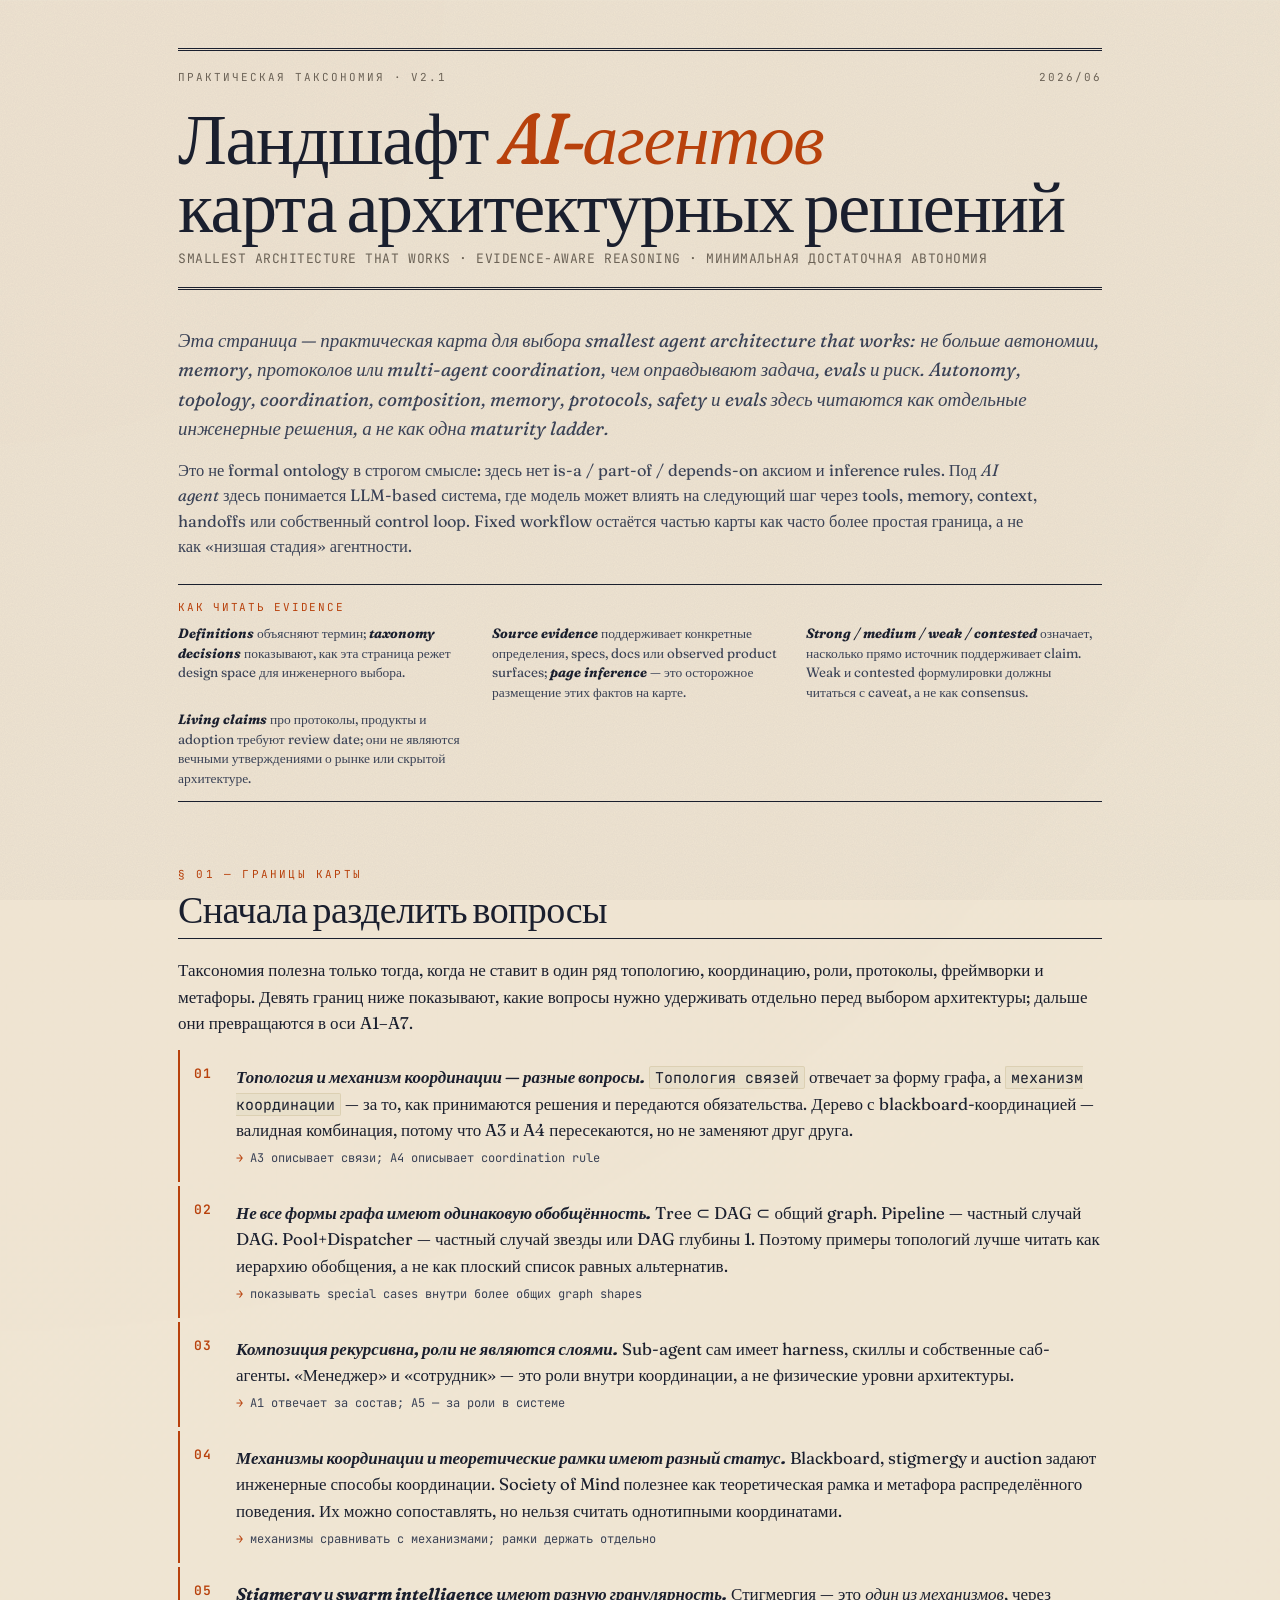
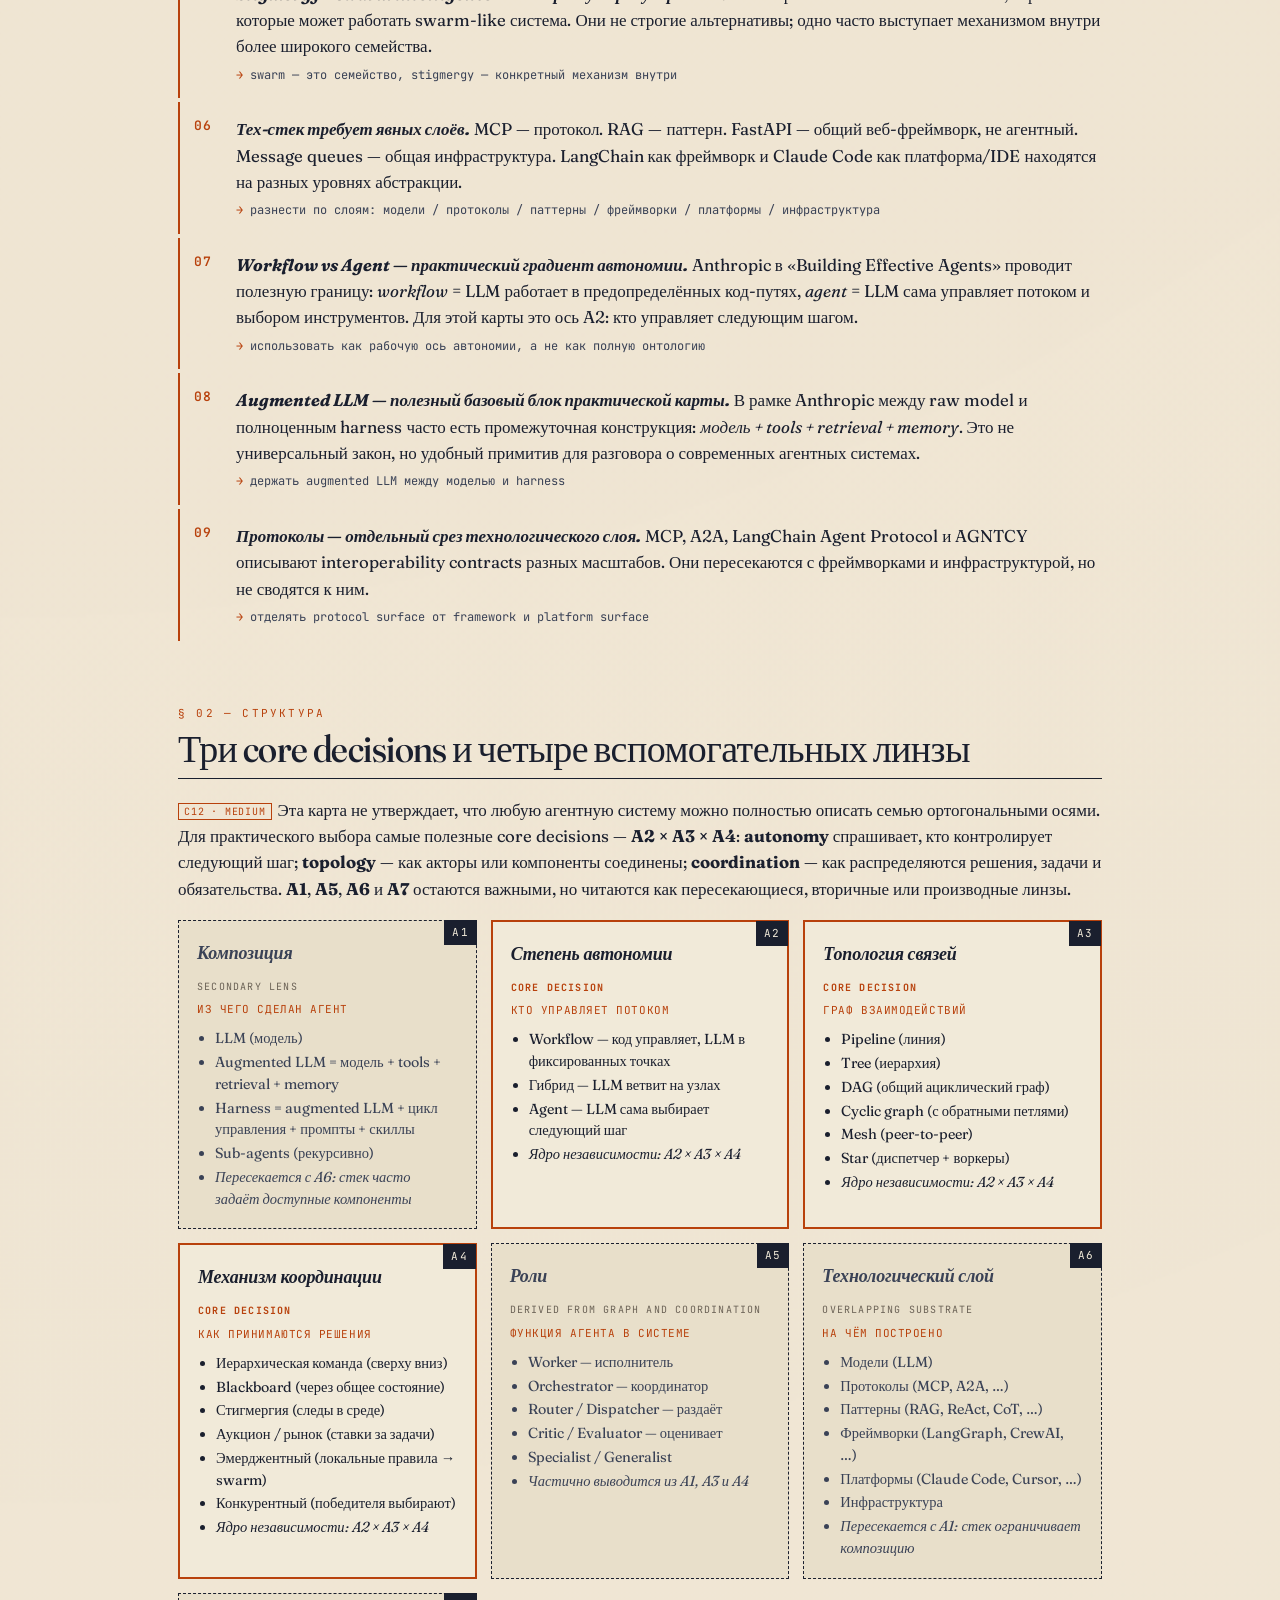
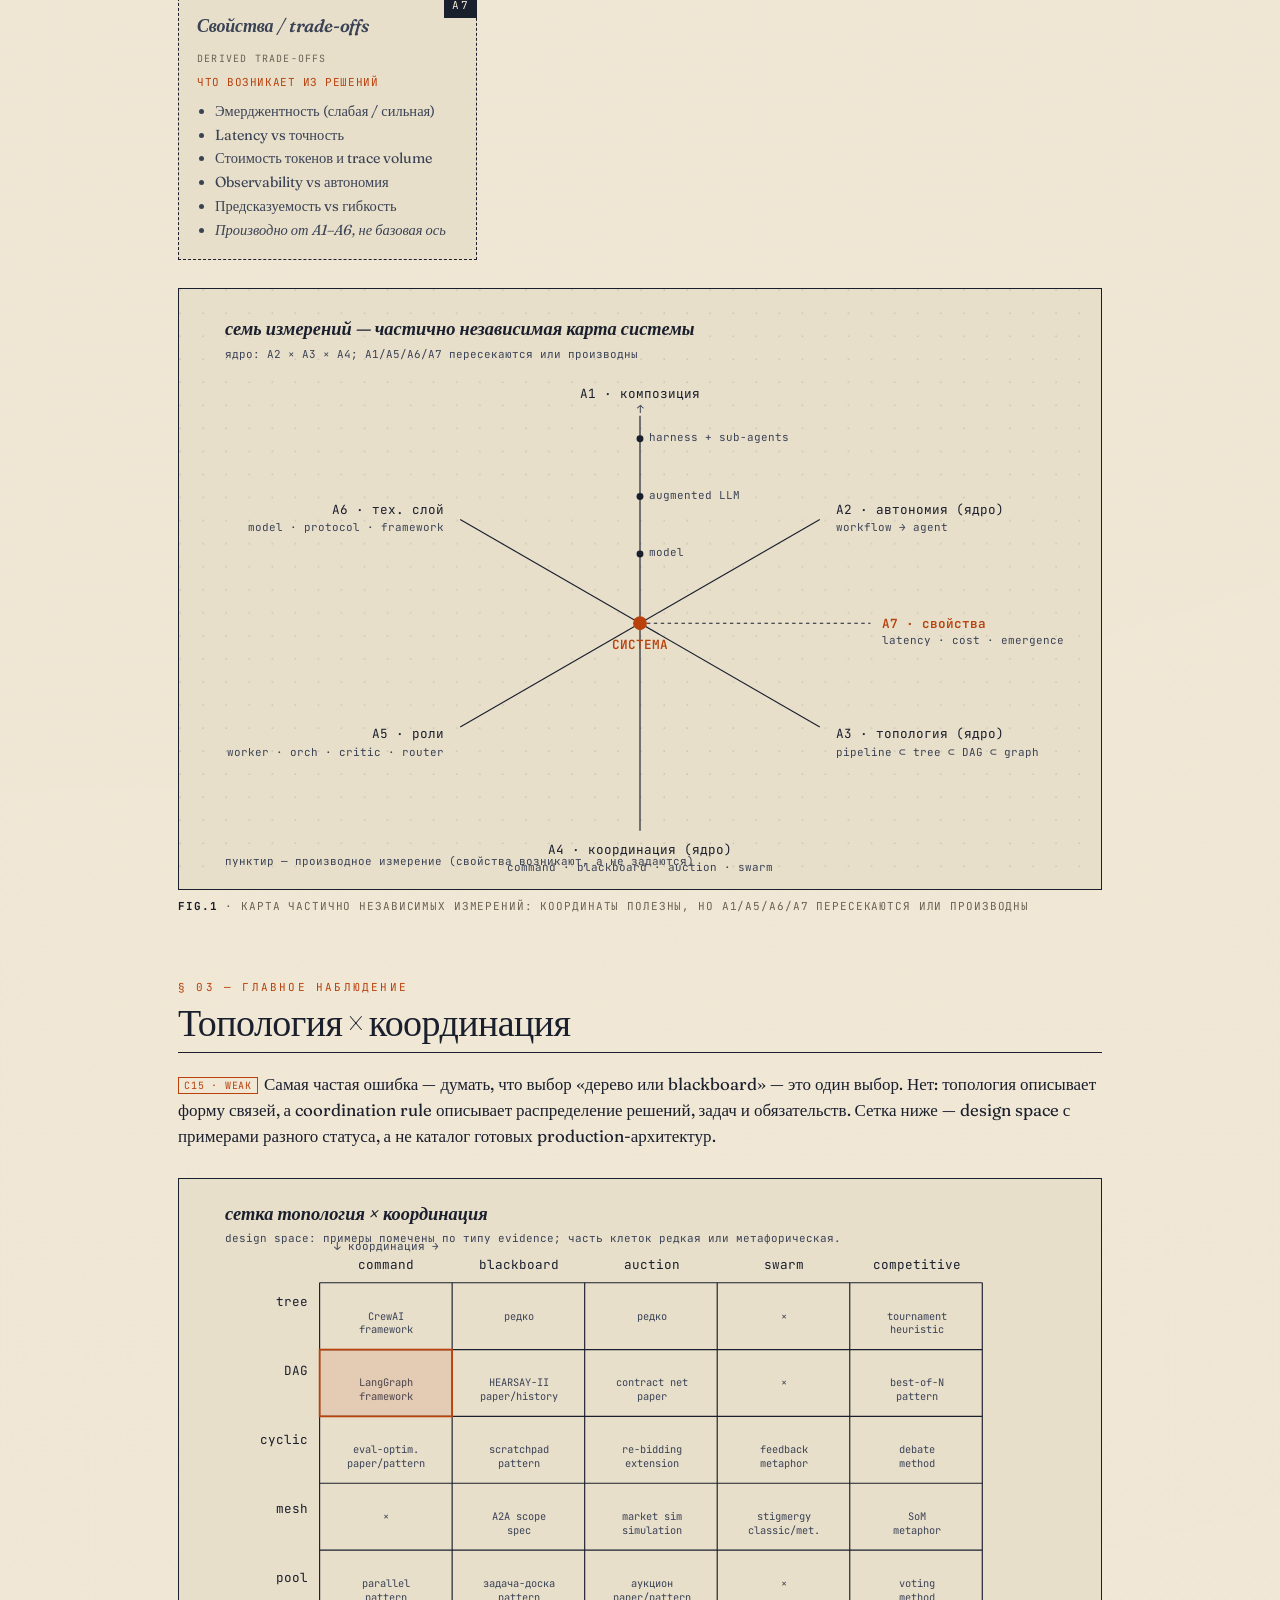
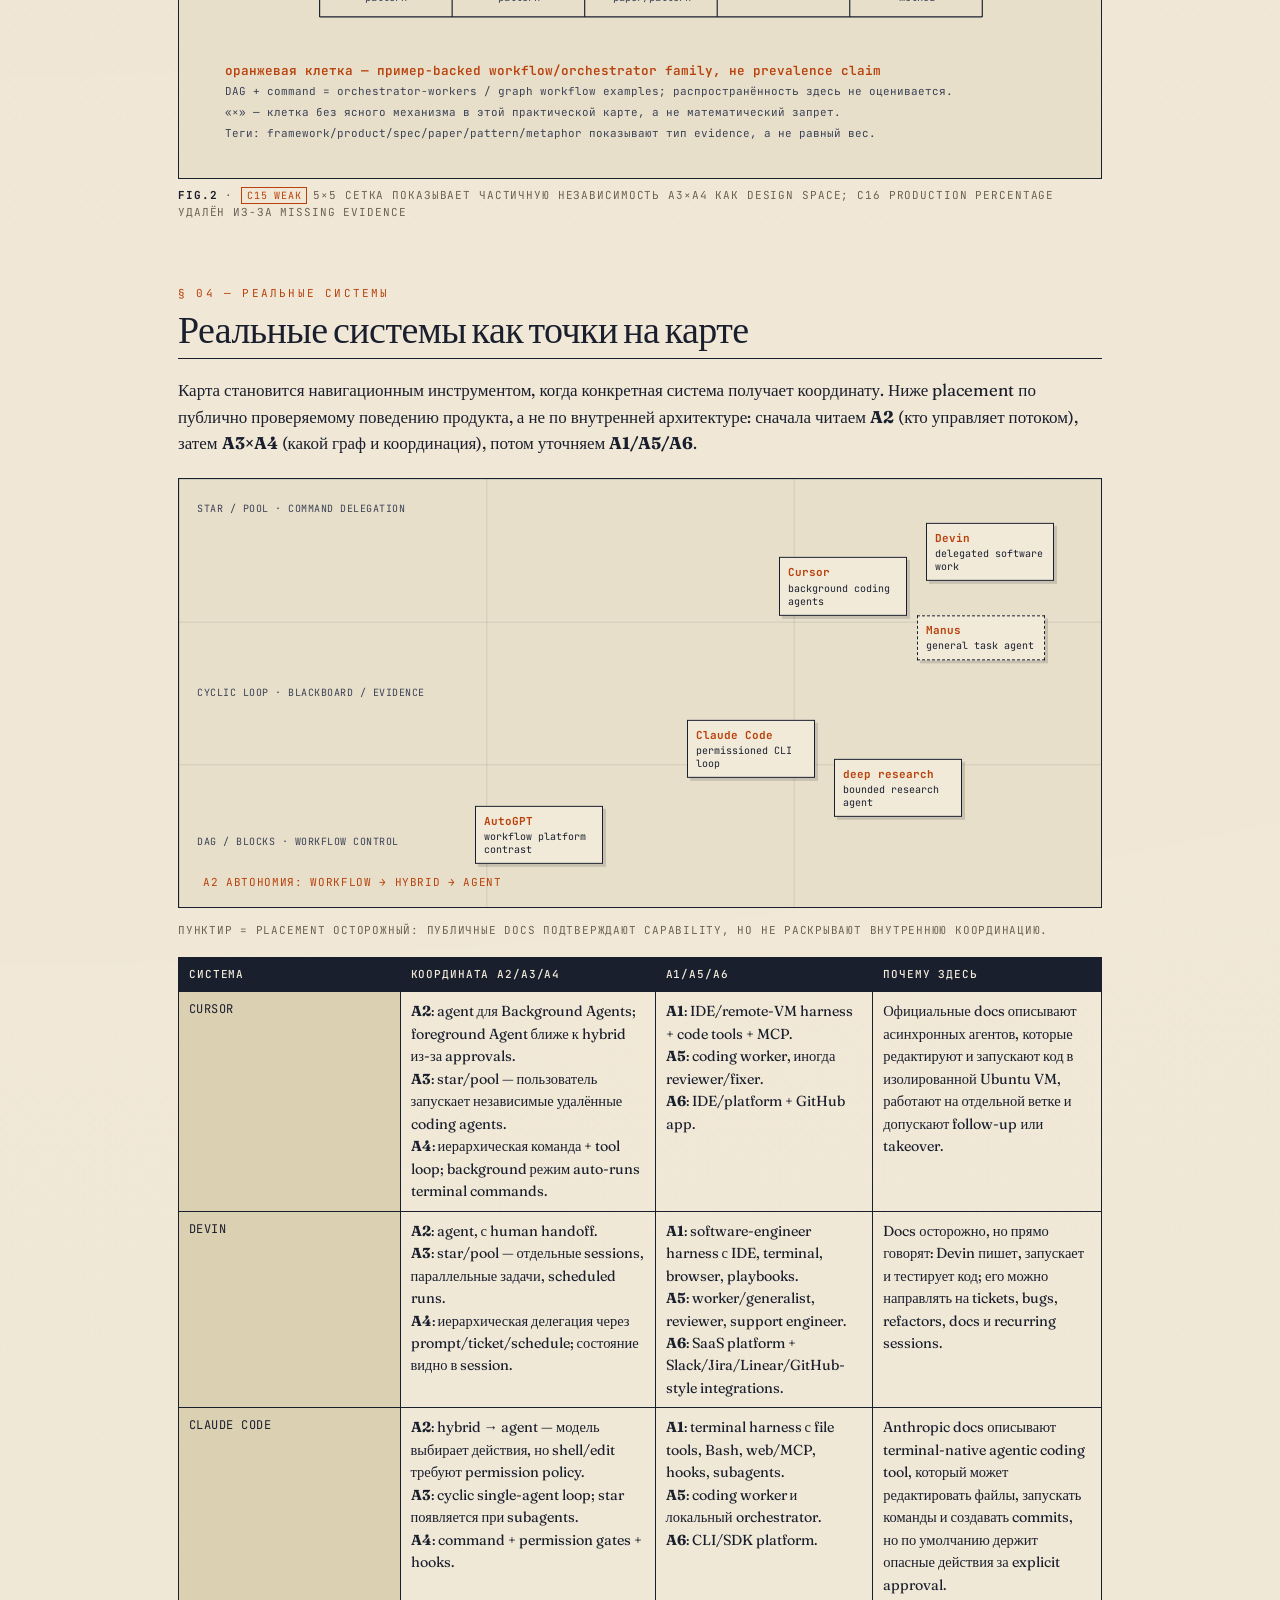
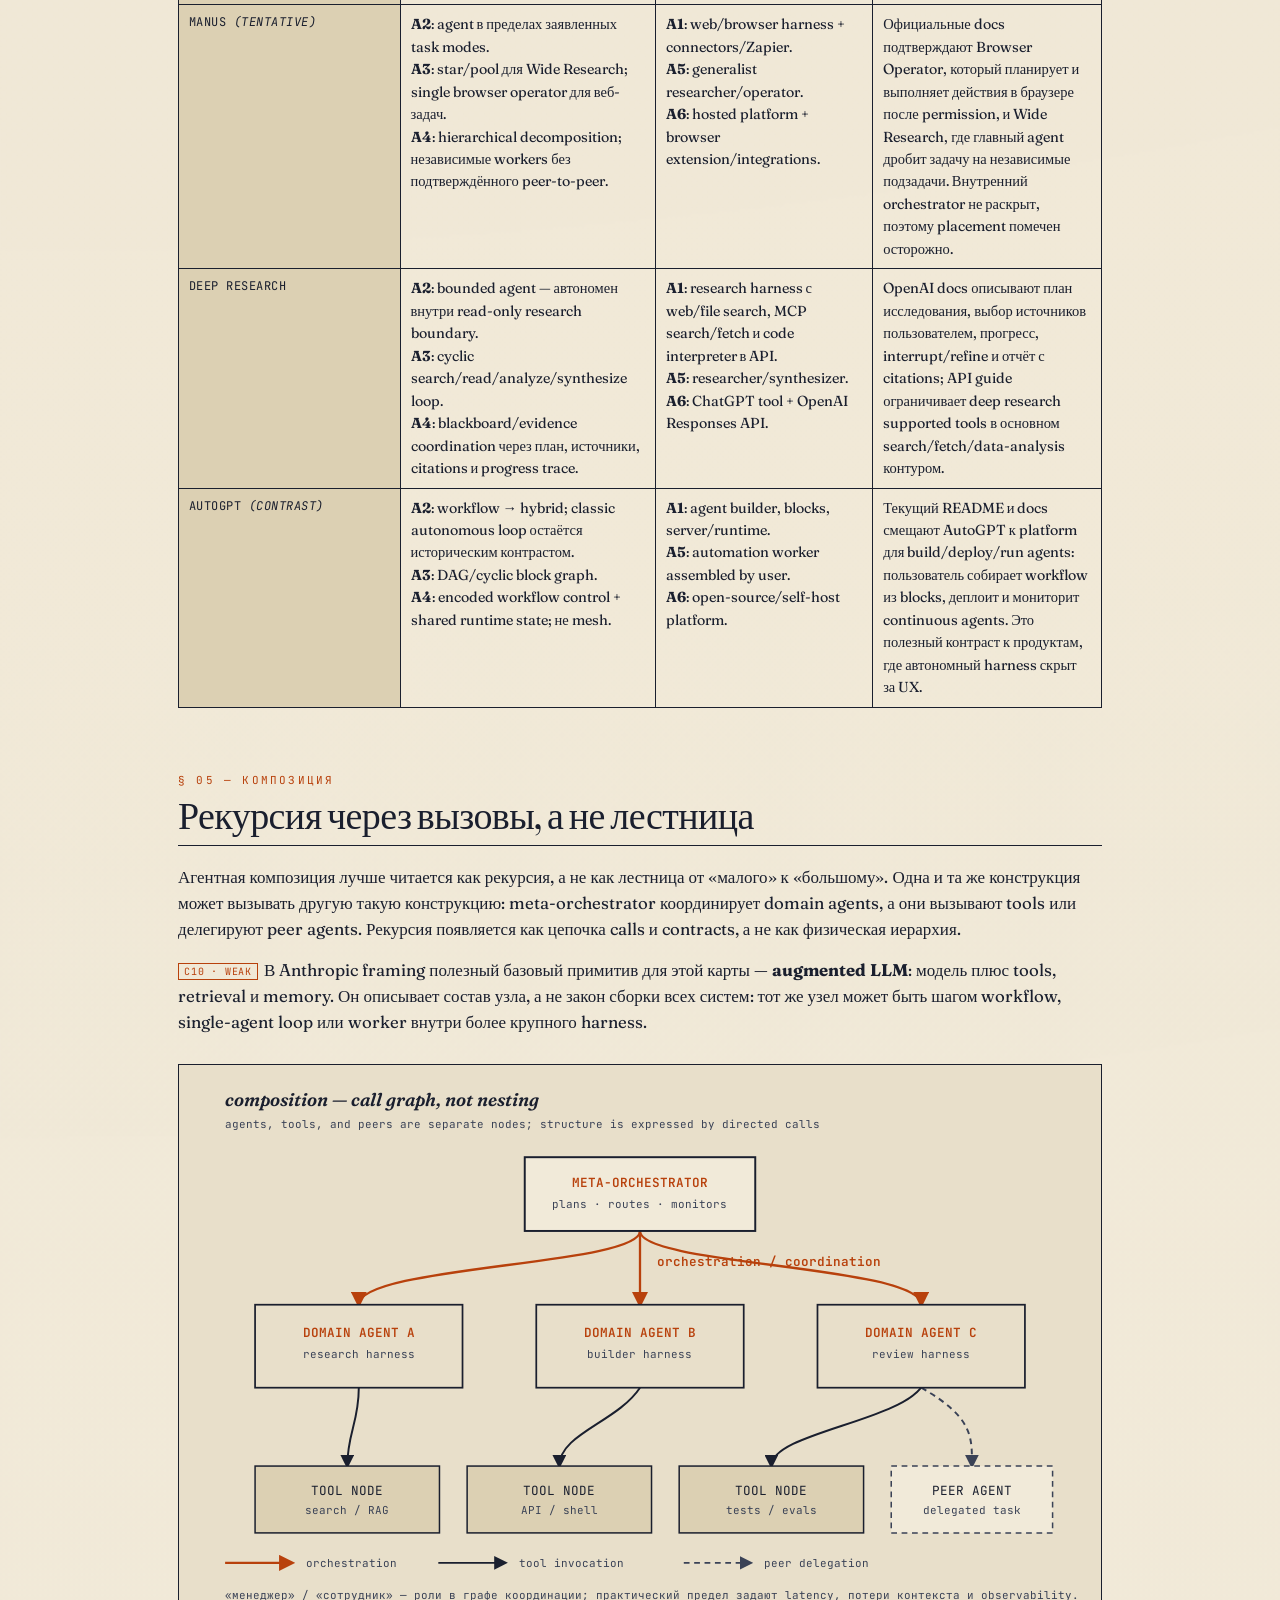
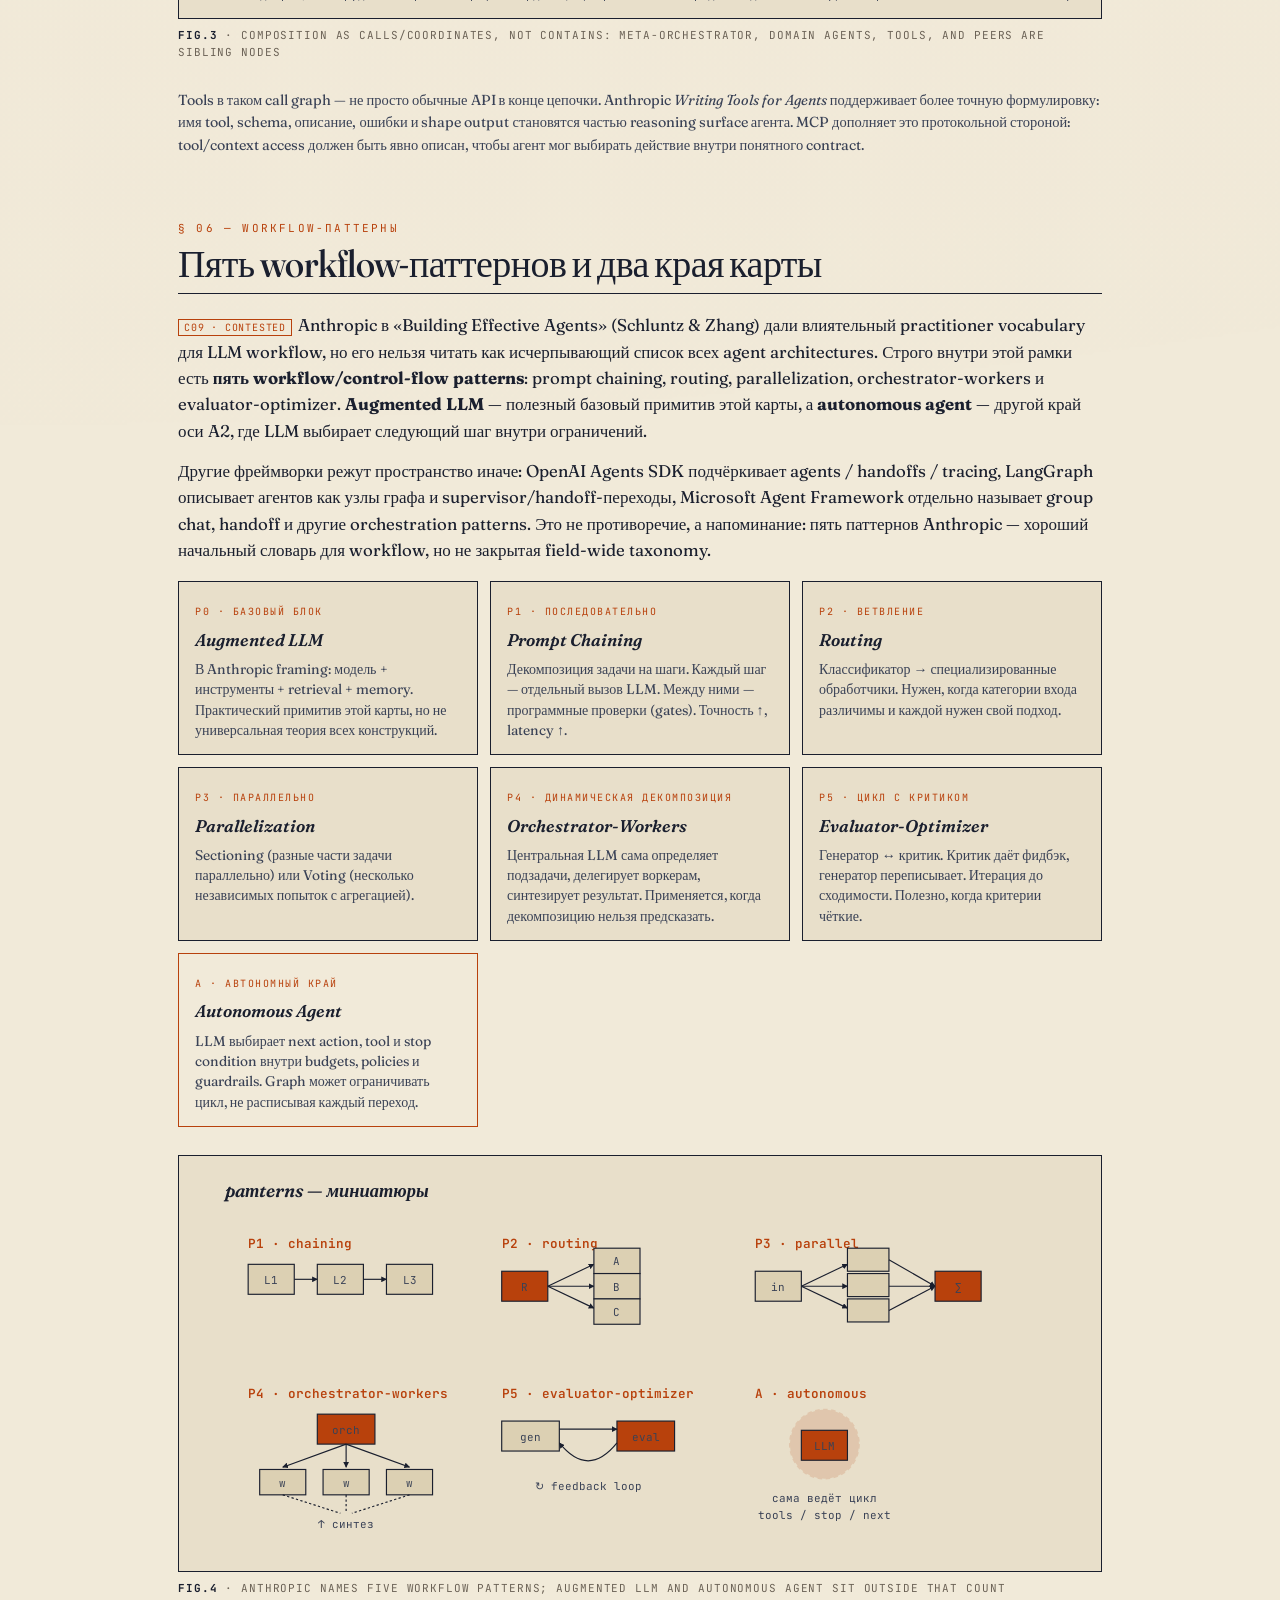
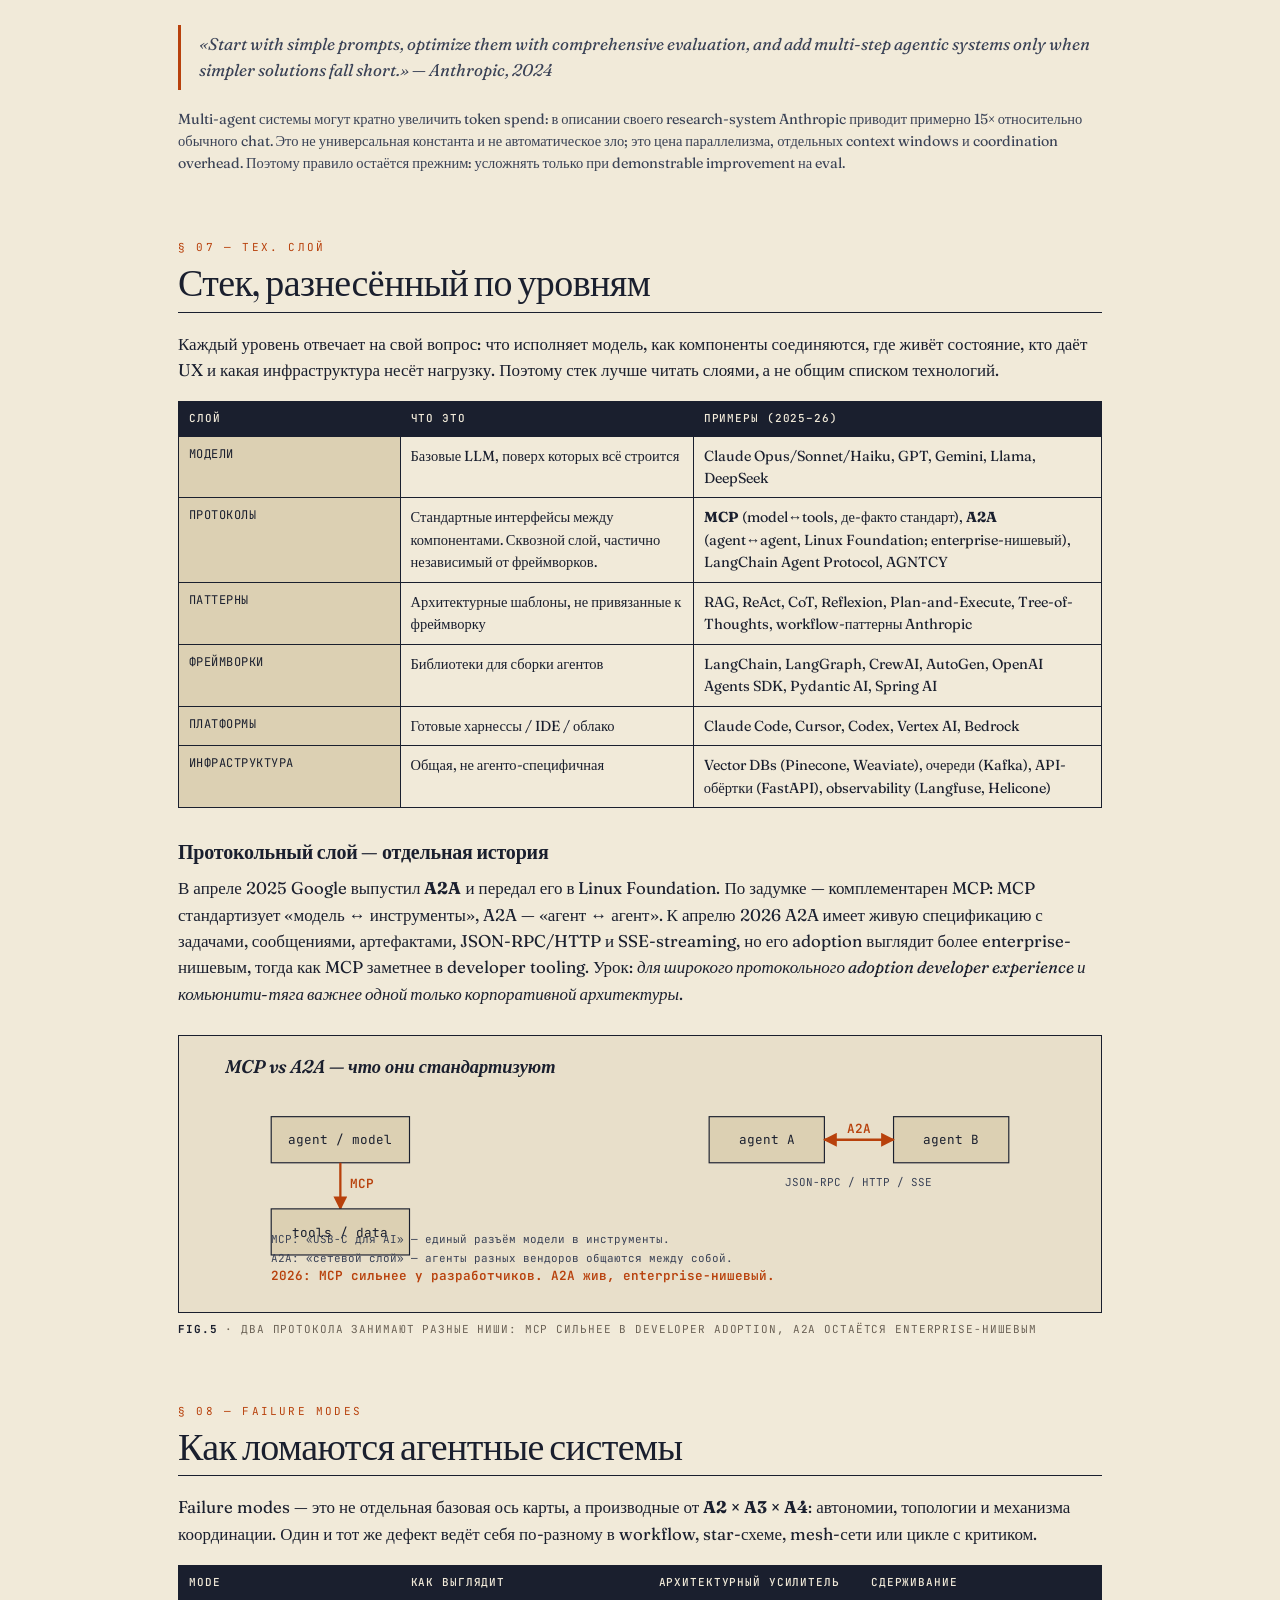
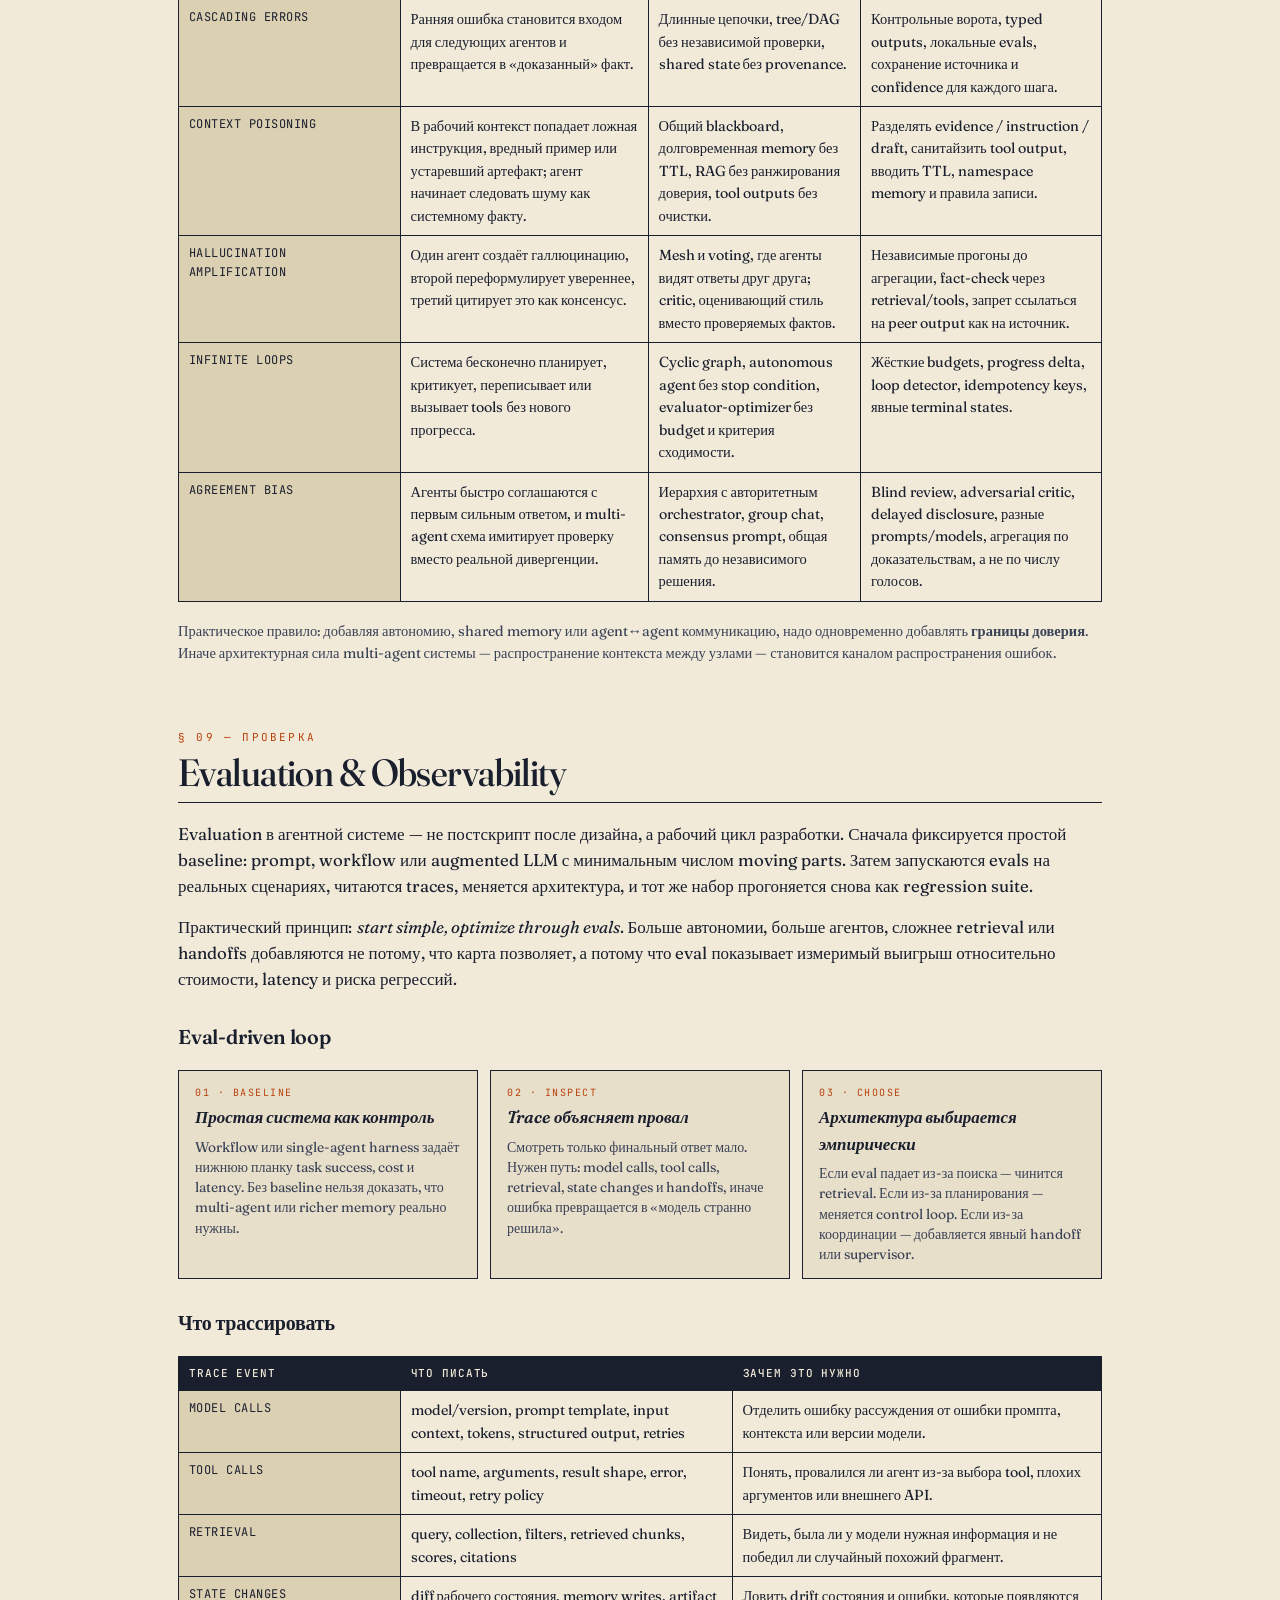
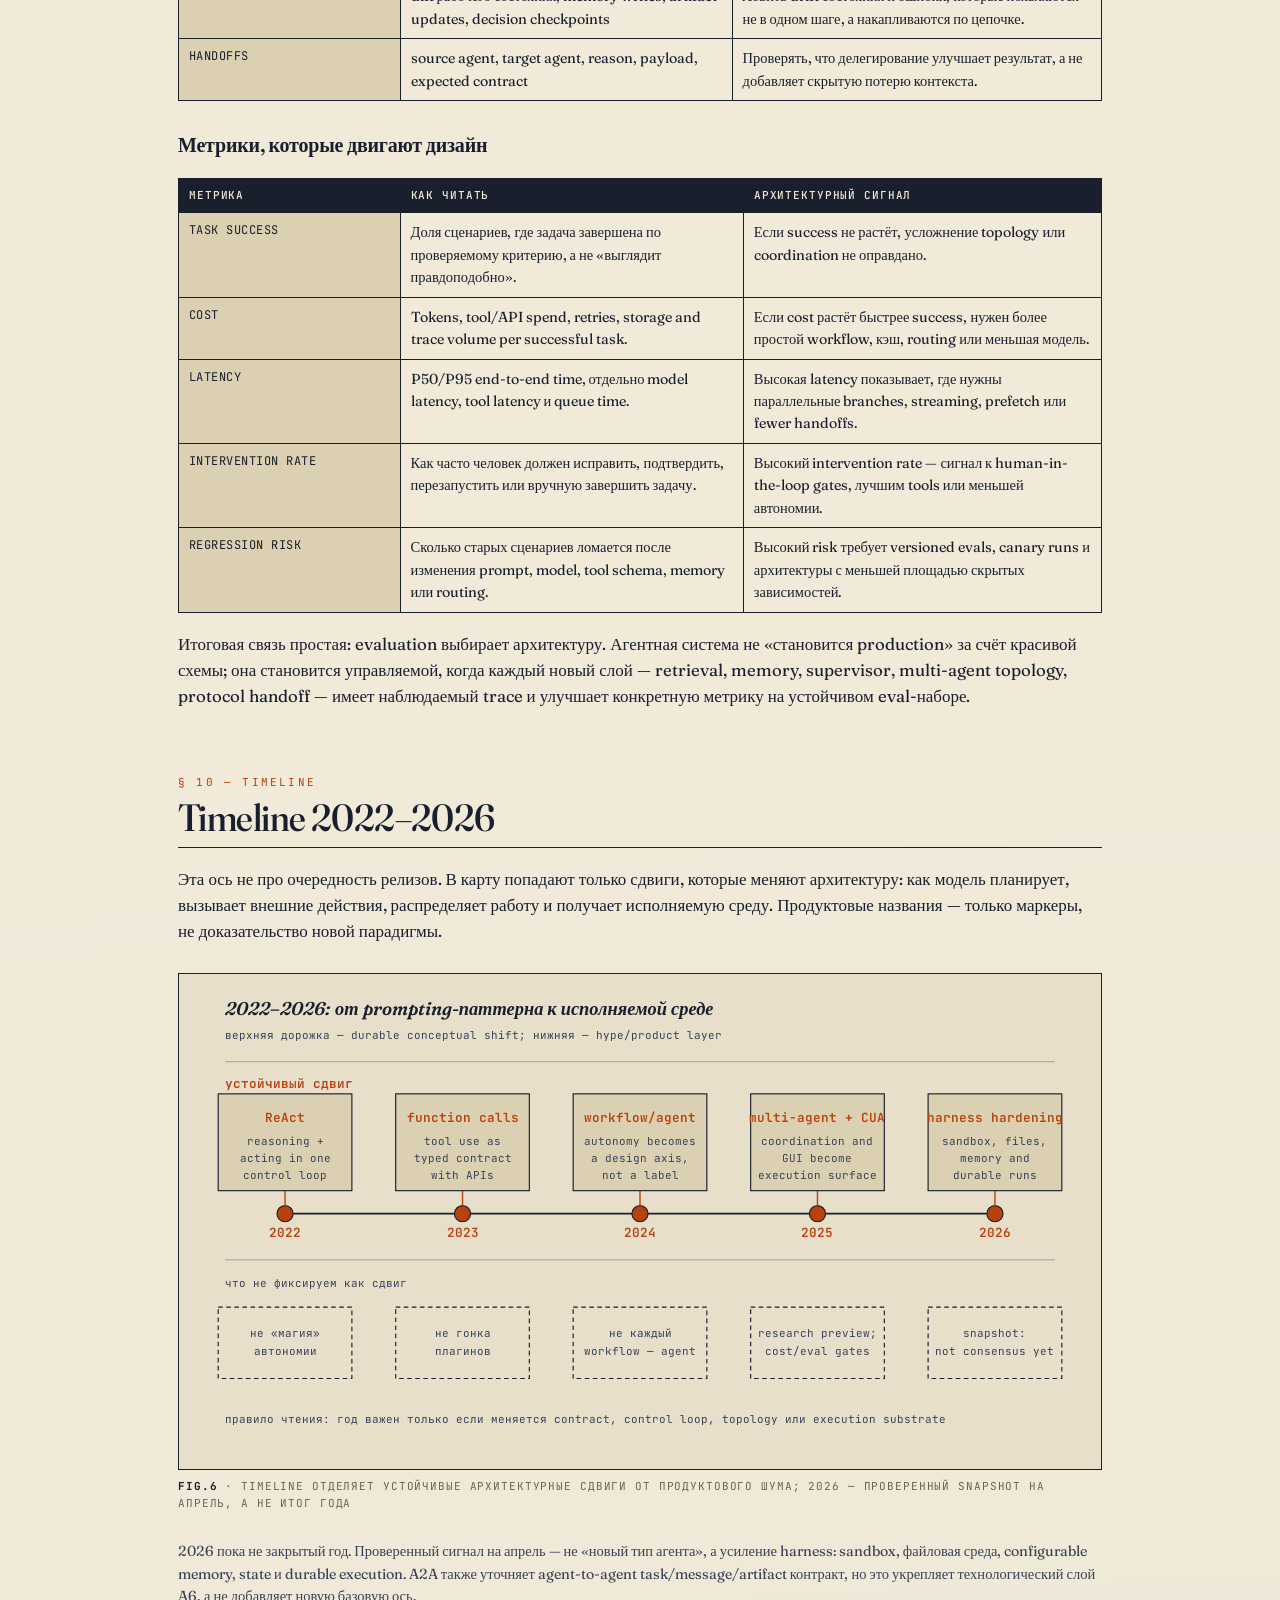
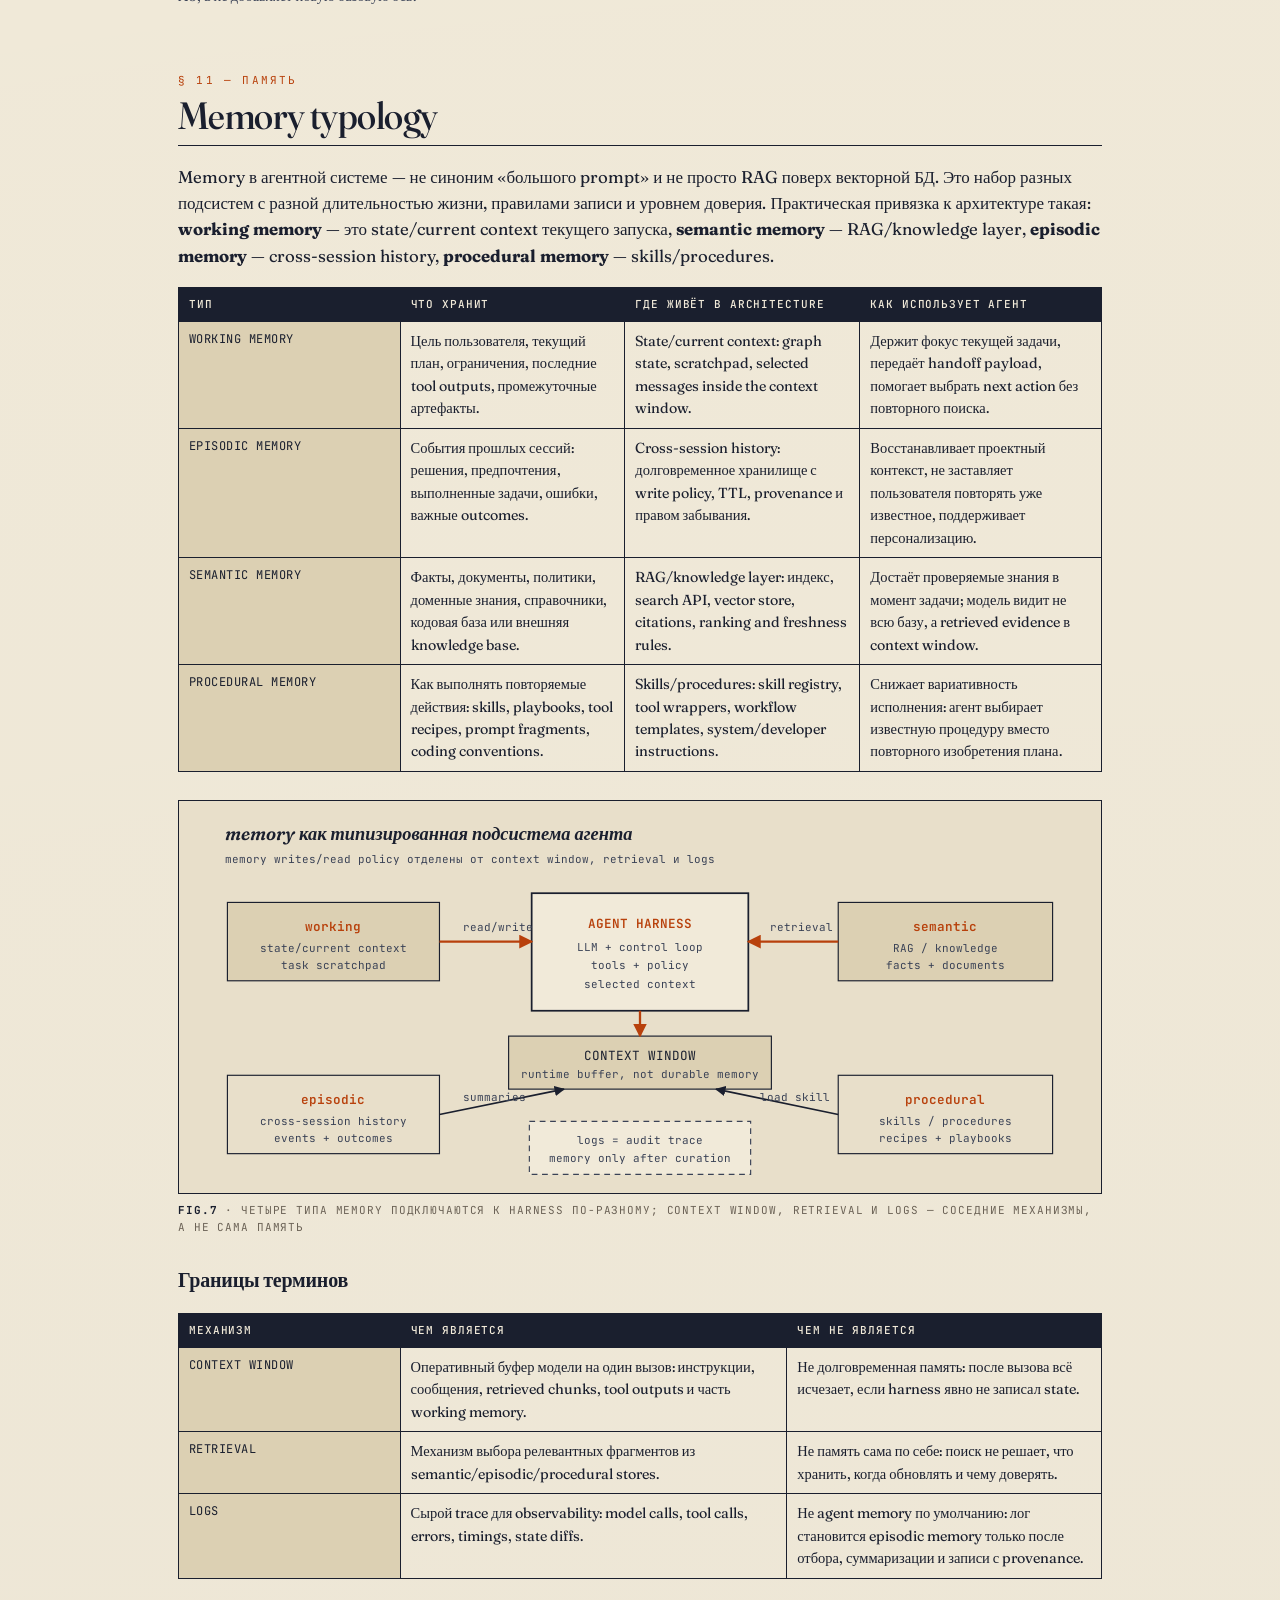
==== index.html @ 88fd4ef0 "Complete prompt 05 composition workflows tools Handoff: next unchecked task remains prompt 06 protoc" ====
<!doctype html>
<html lang="ru">
<head>
<meta charset="utf-8">
<meta name="viewport" content="width=device-width,initial-scale=1">
<title>Ландшафт AI-агентов — практическая таксономия</title>
<link rel="preconnect" href="https://fonts.googleapis.com">
<link rel="preconnect" href="https://fonts.gstatic.com" crossorigin>
<link href="https://fonts.googleapis.com/css2?family=Fraunces:ital,opsz,wght,SOFT,WONK@0,9..144,300..900,0..100,0..1;1,9..144,300..900,0..100,0..1&family=JetBrains+Mono:ital,wght@0,400..800;1,400..800&display=swap" rel="stylesheet">
<link rel="stylesheet" href="assets/styles.css">
</head>
<body>
<div class="grain" aria-hidden="true"></div>
<main class="wrap">

<header class="masthead">
  <div class="stamp">
    <span>Практическая таксономия · v2.1</span>
    <span>2026/06</span>
  </div>
  <h1>Ландшафт <em>AI-агентов</em><br>карта архитектурных решений</h1>
  <div class="subtitle">smallest architecture that works · evidence-aware reasoning · минимальная достаточная автономия</div>
</header>

<p class="lead">Эта страница — практическая карта для выбора smallest agent architecture that works: не больше автономии, memory, протоколов или multi-agent coordination, чем оправдывают задача, evals и риск. Autonomy, topology, coordination, composition, memory, protocols, safety и evals здесь читаются как отдельные инженерные решения, а не как одна maturity ladder.</p>

<p class="scope">Это не formal ontology в строгом смысле: здесь нет is-a / part-of / depends-on аксиом и inference rules. Под <em>AI agent</em> здесь понимается LLM-based система, где модель может влиять на следующий шаг через tools, memory, context, handoffs или собственный control loop. Fixed workflow остаётся частью карты как часто более простая граница, а не как «низшая стадия» агентности.</p>

<aside class="evidence-brief claim" data-claim-id="C55" data-claim-type="meta-commentary" data-evidence-strength="strong" data-reviewed-date="2026-06-03" aria-label="How to read evidence on this page">
  <div class="evidence-kicker">Как читать evidence</div>
  <ul>
    <li><b>Definitions</b> объясняют термин; <b>taxonomy decisions</b> показывают, как эта страница режет design space для инженерного выбора.</li>
    <li><b>Source evidence</b> поддерживает конкретные определения, specs, docs или observed product surfaces; <b>page inference</b> — это осторожное размещение этих фактов на карте.</li>
    <li><b>Strong / medium / weak / contested</b> означает, насколько прямо источник поддерживает claim. Weak и contested формулировки должны читаться с caveat, а не как consensus.</li>
    <li><b>Living claims</b> про протоколы, продукты и adoption требуют review date; они не являются вечными утверждениями о рынке или скрытой архитектуре.</li>
  </ul>
</aside>

<!-- ========== SECTION 1: CATEGORY BOUNDARIES ========== -->
<section>
  <div class="sec-num">§ 01 — границы карты</div>
  <h2>Сначала разделить вопросы</h2>
  <p>Таксономия полезна только тогда, когда не ставит в один ряд топологию, координацию, роли, протоколы, фреймворки и метафоры. Девять границ ниже показывают, какие вопросы нужно удерживать отдельно перед выбором архитектуры; дальше они превращаются в оси A1–A7.</p>

  <ol class="drift">
    <li><b>Топология и механизм координации — разные вопросы.</b> <code>Топология связей</code> отвечает за форму графа, а <code>механизм координации</code> — за то, как принимаются решения и передаются обязательства. Дерево с blackboard-координацией — валидная комбинация, потому что A3 и A4 пересекаются, но не заменяют друг друга.
    <span class="fix">A3 описывает связи; A4 описывает coordination rule</span></li>

    <li><b>Не все формы графа имеют одинаковую обобщённость.</b> Tree ⊂ DAG ⊂ общий graph. Pipeline — частный случай DAG. Pool+Dispatcher — частный случай звезды или DAG глубины 1. Поэтому примеры топологий лучше читать как иерархию обобщения, а не как плоский список равных альтернатив.
    <span class="fix">показывать special cases внутри более общих graph shapes</span></li>

    <li><b>Композиция рекурсивна, роли не являются слоями.</b> Sub-agent сам имеет harness, скиллы и собственные саб-агенты. «Менеджер» и «сотрудник» — это роли внутри координации, а не физические уровни архитектуры.
    <span class="fix">A1 отвечает за состав; A5 — за роли в системе</span></li>

    <li><b>Механизмы координации и теоретические рамки имеют разный статус.</b> Blackboard, stigmergy и auction задают инженерные способы координации. Society of Mind полезнее как теоретическая рамка и метафора распределённого поведения. Их можно сопоставлять, но нельзя считать однотипными координатами.
    <span class="fix">механизмы сравнивать с механизмами; рамки держать отдельно</span></li>

    <li><b>Stigmergy и swarm intelligence имеют разную гранулярность.</b> Стигмергия — это <em>один из механизмов</em>, через которые может работать swarm-like система. Они не строгие альтернативы; одно часто выступает механизмом внутри более широкого семейства.
    <span class="fix">swarm — это семейство, stigmergy — конкретный механизм внутри</span></li>

    <li><b>Тех-стек требует явных слоёв.</b> MCP — протокол. RAG — паттерн. FastAPI — общий веб-фреймворк, не агентный. Message queues — общая инфраструктура. LangChain как фреймворк и Claude Code как платформа/IDE находятся на разных уровнях абстракции.
    <span class="fix">разнести по слоям: модели / протоколы / паттерны / фреймворки / платформы / инфраструктура</span></li>

    <li><b>Workflow vs Agent — практический градиент автономии.</b> Anthropic в «Building Effective Agents» проводит полезную границу: <em>workflow</em> = LLM работает в предопределённых код-путях, <em>agent</em> = LLM сама управляет потоком и выбором инструментов. Для этой карты это ось A2: кто управляет следующим шагом.
    <span class="fix">использовать как рабочую ось автономии, а не как полную онтологию</span></li>

    <li><b>Augmented LLM — полезный базовый блок практической карты.</b> В рамке Anthropic между raw model и полноценным harness часто есть промежуточная конструкция: <em>модель + tools + retrieval + memory</em>. Это не универсальный закон, но удобный примитив для разговора о современных агентных системах.
    <span class="fix">держать augmented LLM между моделью и harness</span></li>

    <li><b>Протоколы — отдельный срез технологического слоя.</b> MCP, A2A, LangChain Agent Protocol и AGNTCY описывают interoperability contracts разных масштабов. Они пересекаются с фреймворками и инфраструктурой, но не сводятся к ним.
    <span class="fix">отделять protocol surface от framework и platform surface</span></li>
  </ol>
</section>

<!-- ========== SECTION 2: AXES ========== -->
<section>
  <div class="sec-num">§ 02 — структура</div>
  <h2>Три core decisions и четыре вспомогательных линзы</h2>
  <p class="claim" data-claim-id="C12" data-claim-type="taxonomy-claim" data-evidence-strength="medium"><span class="evidence-chip">C12 · medium</span>Эта карта не утверждает, что любую агентную систему можно полностью описать семью ортогональными осями. Для практического выбора самые полезные core decisions — <b>A2 × A3 × A4</b>: <b>autonomy</b> спрашивает, кто контролирует следующий шаг; <b>topology</b> — как акторы или компоненты соединены; <b>coordination</b> — как распределяются решения, задачи и обязательства. <b>A1</b>, <b>A5</b>, <b>A6</b> и <b>A7</b> остаются важными, но читаются как пересекающиеся, вторичные или производные линзы.</p>

  <div class="axes">
    <div class="axis axis--support" data-num="A1">
      <h4>Композиция</h4>
      <span class="axis-role">secondary lens</span>
      <span class="axis-q">из чего сделан агент</span>
      <ul>
        <li>LLM (модель)</li>
        <li>Augmented LLM = модель + tools + retrieval + memory</li>
        <li>Harness = augmented LLM + цикл управления + промпты + скиллы</li>
        <li>Sub-agents (рекурсивно)</li>
        <li><em>Пересекается с A6: стек часто задаёт доступные компоненты</em></li>
      </ul>
    </div>
    <div class="axis axis--core" data-num="A2">
      <h4>Степень автономии</h4>
      <span class="axis-role">core decision</span>
      <span class="axis-q">кто управляет потоком</span>
      <ul>
        <li>Workflow — код управляет, LLM в фиксированных точках</li>
        <li>Гибрид — LLM ветвит на узлах</li>
        <li>Agent — LLM сама выбирает следующий шаг</li>
        <li><em>Ядро независимости: A2 × A3 × A4</em></li>
      </ul>
    </div>
    <div class="axis axis--core" data-num="A3">
      <h4>Топология связей</h4>
      <span class="axis-role">core decision</span>
      <span class="axis-q">граф взаимодействий</span>
      <ul>
        <li>Pipeline (линия)</li>
        <li>Tree (иерархия)</li>
        <li>DAG (общий ациклический граф)</li>
        <li>Cyclic graph (с обратными петлями)</li>
        <li>Mesh (peer-to-peer)</li>
        <li>Star (диспетчер + воркеры)</li>
        <li><em>Ядро независимости: A2 × A3 × A4</em></li>
      </ul>
    </div>
    <div class="axis axis--core" data-num="A4">
      <h4>Механизм координации</h4>
      <span class="axis-role">core decision</span>
      <span class="axis-q">как принимаются решения</span>
      <ul>
        <li>Иерархическая команда (сверху вниз)</li>
        <li>Blackboard (через общее состояние)</li>
        <li>Стигмергия (следы в среде)</li>
        <li>Аукцион / рынок (ставки за задачи)</li>
        <li>Эмерджентный (локальные правила → swarm)</li>
        <li>Конкурентный (победителя выбирают)</li>
        <li><em>Ядро независимости: A2 × A3 × A4</em></li>
      </ul>
    </div>
    <div class="axis axis--support" data-num="A5">
      <h4>Роли</h4>
      <span class="axis-role">derived from graph and coordination</span>
      <span class="axis-q">функция агента в системе</span>
      <ul>
        <li>Worker — исполнитель</li>
        <li>Orchestrator — координатор</li>
        <li>Router / Dispatcher — раздаёт</li>
        <li>Critic / Evaluator — оценивает</li>
        <li>Specialist / Generalist</li>
        <li><em>Частично выводится из A1, A3 и A4</em></li>
      </ul>
    </div>
    <div class="axis axis--support" data-num="A6">
      <h4>Технологический слой</h4>
      <span class="axis-role">overlapping substrate</span>
      <span class="axis-q">на чём построено</span>
      <ul>
        <li>Модели (LLM)</li>
        <li>Протоколы (MCP, A2A, …)</li>
        <li>Паттерны (RAG, ReAct, CoT, …)</li>
        <li>Фреймворки (LangGraph, CrewAI, …)</li>
        <li>Платформы (Claude Code, Cursor, …)</li>
        <li>Инфраструктура</li>
        <li><em>Пересекается с A1: стек ограничивает композицию</em></li>
      </ul>
    </div>
    <div class="axis axis--support" data-num="A7">
      <h4>Свойства / trade-offs</h4>
      <span class="axis-role">derived trade-offs</span>
      <span class="axis-q">что возникает из решений</span>
      <ul>
        <li>Эмерджентность (слабая / сильная)</li>
        <li>Latency vs точность</li>
        <li>Стоимость токенов и trace volume</li>
        <li>Observability vs автономия</li>
        <li>Предсказуемость vs гибкость</li>
        <li><em>Производно от A1–A6, не базовая ось</em></li>
      </ul>
    </div>
  </div>
</section>

<!-- ========== DIAGRAM 1: AXES STAR ========== -->
<figure>
<svg viewBox="0 0 800 520" xmlns="http://www.w3.org/2000/svg">
  <!-- bg subtle grid -->
  <defs>
    <pattern id="dots" width="20" height="20" patternUnits="userSpaceOnUse">
      <circle cx="1" cy="1" r=".7" fill="#1a1f2e" opacity=".15"/>
    </pattern>
  </defs>
  <rect width="800" height="520" fill="url(#dots)"/>

  <!-- title -->
  <text x="40" y="40" class="ttl">семь измерений — частично независимая карта системы</text>
  <text x="40" y="60" class="lbl-sm">ядро: A2 × A3 × A4; A1/A5/A6/A7 пересекаются или производны</text>

  <!-- center -->
  <g transform="translate(400,290)">
    <!-- 7 axes radiating from center -->
    <g stroke="#1a1f2e" stroke-width="1" fill="none">
      <!-- A1 top -->
      <line x1="0" y1="0" x2="0" y2="-180"/>
      <!-- A2 top-right -->
      <line x1="0" y1="0" x2="156" y2="-90"/>
      <!-- A3 bottom-right -->
      <line x1="0" y1="0" x2="156" y2="90"/>
      <!-- A4 bottom -->
      <line x1="0" y1="0" x2="0" y2="180"/>
      <!-- A5 bottom-left -->
      <line x1="0" y1="0" x2="-156" y2="90"/>
      <!-- A6 top-left -->
      <line x1="0" y1="0" x2="-156" y2="-90"/>
      <!-- A7 right (extra, slight angle) -->
      <line x1="0" y1="0" x2="200" y2="0" stroke-dasharray="3 3"/>
    </g>

    <!-- center node -->
    <circle r="6" fill="#b8410c"/>
    <text x="0" y="22" class="lbl-acc" text-anchor="middle">СИСТЕМА</text>

    <!-- axis labels & ticks -->
    <!-- A1 -->
    <g>
      <text x="0" y="-195" class="lbl" text-anchor="middle">A1 · композиция</text>
      <text x="0" y="-180" class="lbl-sm" text-anchor="middle" dy="-2">↑</text>
      <circle cx="0" cy="-60" r="3" fill="#1a1f2e"/><text x="8" y="-58" class="lbl-sm">model</text>
      <circle cx="0" cy="-110" r="3" fill="#1a1f2e"/><text x="8" y="-108" class="lbl-sm">augmented LLM</text>
      <circle cx="0" cy="-160" r="3" fill="#1a1f2e"/><text x="8" y="-158" class="lbl-sm">harness + sub-agents</text>
    </g>
    <!-- A2 -->
    <g>
      <text x="170" y="-95" class="lbl">A2 · автономия (ядро)</text>
      <text x="170" y="-80" class="lbl-sm">workflow → agent</text>
    </g>
    <!-- A3 -->
    <g>
      <text x="170" y="100" class="lbl">A3 · топология (ядро)</text>
      <text x="170" y="115" class="lbl-sm">pipeline ⊂ tree ⊂ DAG ⊂ graph</text>
    </g>
    <!-- A4 -->
    <g>
      <text x="0" y="200" class="lbl" text-anchor="middle">A4 · координация (ядро)</text>
      <text x="0" y="215" class="lbl-sm" text-anchor="middle">command · blackboard · auction · swarm</text>
    </g>
    <!-- A5 -->
    <g>
      <text x="-170" y="100" class="lbl" text-anchor="end">A5 · роли</text>
      <text x="-170" y="115" class="lbl-sm" text-anchor="end">worker · orch · critic · router</text>
    </g>
    <!-- A6 -->
    <g>
      <text x="-170" y="-95" class="lbl" text-anchor="end">A6 · тех. слой</text>
      <text x="-170" y="-80" class="lbl-sm" text-anchor="end">model · protocol · framework</text>
    </g>
    <!-- A7 -->
    <g>
      <text x="210" y="4" class="lbl-acc">A7 · свойства</text>
      <text x="210" y="18" class="lbl-sm">latency · cost · emergence</text>
    </g>
  </g>

  <!-- footnote -->
  <text x="40" y="500" class="lbl-sm">пунктир — производное измерение (свойства возникают, а не задаются)</text>
</svg>
<figcaption><b>fig.1</b> · карта частично независимых измерений: координаты полезны, но A1/A5/A6/A7 пересекаются или производны</figcaption>
</figure>

<!-- ========== SECTION 3: TOPOLOGY × COORDINATION ========== -->
<section>
  <div class="sec-num">§ 03 — главное наблюдение</div>
  <h2>Топология × координация</h2>
  <p class="claim" data-claim-id="C15" data-claim-type="taxonomy-claim" data-evidence-strength="weak"><span class="evidence-chip">C15 · weak</span>Самая частая ошибка — думать, что выбор «дерево или blackboard» — это один выбор. Нет: топология описывает форму связей, а coordination rule описывает распределение решений, задач и обязательств. Сетка ниже — design space с примерами разного статуса, а не каталог готовых production-архитектур.</p>

  <figure>
  <svg viewBox="0 0 800 520" xmlns="http://www.w3.org/2000/svg">
    <desc>C15: topology x coordination is a practical design space, not proof that every cell is a real architecture. C16: unsupported production-prevalence claim removed.</desc>
    <text x="40" y="36" class="ttl">сетка топология × координация</text>
    <text x="40" y="55" class="lbl-sm">design space: примеры помечены по типу evidence; часть клеток редкая или метафорическая.</text>

    <!-- Grid -->
    <g transform="translate(180,90)">
      <!-- columns: coordination -->
      <text x="0" y="-12" class="lbl" text-anchor="middle">command</text>
      <text x="115" y="-12" class="lbl" text-anchor="middle">blackboard</text>
      <text x="230" y="-12" class="lbl" text-anchor="middle">auction</text>
      <text x="345" y="-12" class="lbl" text-anchor="middle">swarm</text>
      <text x="460" y="-12" class="lbl" text-anchor="middle">competitive</text>
      <text x="0" y="-28" class="lbl-sm" text-anchor="middle">↓ координация →</text>

      <!-- rows: topology -->
      <g font-family="JetBrains Mono" font-size="11" fill="#1a1f2e">
        <text x="-68" y="20" text-anchor="end">tree</text>
        <text x="-68" y="80" text-anchor="end">DAG</text>
        <text x="-68" y="140" text-anchor="end">cyclic</text>
        <text x="-68" y="200" text-anchor="end">mesh</text>
        <text x="-68" y="260" text-anchor="end">pool</text>
      </g>
      <text x="-120" y="20" class="lbl-sm" transform="rotate(-90 -120 140)" text-anchor="middle">↑ топология</text>

      <!-- cells 5 cols × 5 rows -->
      <g stroke="#1a1f2e" stroke-width="1" fill="none">
        <!-- vertical lines -->
        <line x1="-58" y1="0" x2="-58" y2="290"/>
        <line x1="57" y1="0" x2="57" y2="290"/>
        <line x1="172" y1="0" x2="172" y2="290"/>
        <line x1="287" y1="0" x2="287" y2="290"/>
        <line x1="402" y1="0" x2="402" y2="290"/>
        <line x1="517" y1="0" x2="517" y2="290"/>
        <!-- horizontal lines -->
        <line x1="-58" y1="0" x2="517" y2="0"/>
        <line x1="-58" y1="58" x2="517" y2="58"/>
        <line x1="-58" y1="116" x2="517" y2="116"/>
        <line x1="-58" y1="174" x2="517" y2="174"/>
        <line x1="-58" y1="232" x2="517" y2="232"/>
        <line x1="-58" y1="290" x2="517" y2="290"/>
      </g>

      <!-- cell content (samples) -->
      <g font-family="JetBrains Mono" font-size="9" fill="#3a4256">
        <!-- row tree -->
        <text x="0" y="32" text-anchor="middle">CrewAI</text>
        <text x="0" y="44" text-anchor="middle">framework</text>
        <text x="115" y="32" text-anchor="middle">редко</text>
        <text x="230" y="32" text-anchor="middle">редко</text>
        <text x="345" y="32" text-anchor="middle">×</text>
        <text x="460" y="32" text-anchor="middle">tournament</text>
        <text x="460" y="44" text-anchor="middle">heuristic</text>

        <!-- row DAG -->
        <text x="0" y="90" text-anchor="middle">LangGraph</text>
        <text x="0" y="102" text-anchor="middle">framework</text>
        <text x="115" y="90" text-anchor="middle">HEARSAY-II</text>
        <text x="115" y="102" text-anchor="middle">paper/history</text>
        <text x="230" y="90" text-anchor="middle">contract net</text>
        <text x="230" y="102" text-anchor="middle">paper</text>
        <text x="345" y="90" text-anchor="middle">×</text>
        <text x="460" y="90" text-anchor="middle">best-of-N</text>
        <text x="460" y="102" text-anchor="middle">pattern</text>

        <!-- row cyclic -->
        <text x="0" y="148" text-anchor="middle">eval-optim.</text>
        <text x="0" y="160" text-anchor="middle">paper/pattern</text>
        <text x="115" y="148" text-anchor="middle">scratchpad</text>
        <text x="115" y="160" text-anchor="middle">pattern</text>
        <text x="230" y="148" text-anchor="middle">re-bidding</text>
        <text x="230" y="160" text-anchor="middle">extension</text>
        <text x="345" y="148" text-anchor="middle">feedback</text>
        <text x="345" y="160" text-anchor="middle">metaphor</text>
        <text x="460" y="148" text-anchor="middle">debate</text>
        <text x="460" y="160" text-anchor="middle">method</text>

        <!-- row mesh -->
        <text x="0" y="206" text-anchor="middle">×</text>
        <text x="115" y="206" text-anchor="middle">A2A scope</text>
        <text x="115" y="218" text-anchor="middle">spec</text>
        <text x="230" y="206" text-anchor="middle">market sim</text>
        <text x="230" y="218" text-anchor="middle">simulation</text>
        <text x="345" y="206" text-anchor="middle">stigmergy</text>
        <text x="345" y="218" text-anchor="middle">classic/met.</text>
        <text x="460" y="206" text-anchor="middle">SoM</text>
        <text x="460" y="218" text-anchor="middle">metaphor</text>

        <!-- row pool -->
        <text x="0" y="264" text-anchor="middle">parallel</text>
        <text x="0" y="276" text-anchor="middle">pattern</text>
        <text x="115" y="264" text-anchor="middle">задача-доска</text>
        <text x="115" y="276" text-anchor="middle">pattern</text>
        <text x="230" y="264" text-anchor="middle">аукцион</text>
        <text x="230" y="276" text-anchor="middle">paper/pattern</text>
        <text x="345" y="264" text-anchor="middle">×</text>
        <text x="460" y="264" text-anchor="middle">voting</text>
        <text x="460" y="276" text-anchor="middle">method</text>
      </g>

      <!-- highlight cell: workflow most common -->
      <rect x="-58" y="58" width="115" height="58" fill="#b8410c" opacity=".12"/>
      <rect x="-58" y="58" width="115" height="58" fill="none" stroke="#b8410c" stroke-width="1.5"/>
    </g>

    <text x="40" y="430" class="lbl-acc">оранжевая клетка — пример-backed workflow/orchestrator family, не prevalence claim</text>
    <text x="40" y="448" class="lbl-sm">DAG + command = orchestrator-workers / graph workflow examples; распространённость здесь не оценивается.</text>
    <text x="40" y="466" class="lbl-sm">«×» — клетка без ясного механизма в этой практической карте, а не математический запрет.</text>
    <text x="40" y="484" class="lbl-sm">Теги: framework/product/spec/paper/pattern/metaphor показывают тип evidence, а не равный вес.</text>
  </svg>
  <figcaption><b>fig.2</b> · <span class="evidence-chip">C15 weak</span>5×5 сетка показывает частичную независимость A3×A4 как design space; C16 production percentage удалён из-за missing evidence</figcaption>
  </figure>
</section>

<!-- ========== SECTION 4: REAL SYSTEMS ========== -->
<section>
  <div class="sec-num">§ 04 — реальные системы</div>
  <h2>Реальные системы как точки на карте</h2>
  <p>Карта становится навигационным инструментом, когда конкретная система получает координату. Ниже placement по публично проверяемому поведению продукта, а не по внутренней архитектуре: сначала читаем <b>A2</b> (кто управляет потоком), затем <b>A3×A4</b> (какой граф и координация), потом уточняем <b>A1/A5/A6</b>.</p>

  <div class="system-map" aria-label="Реальные системы на карте A2 и A3/A4">
    <div class="map-row-label top">star / pool · command delegation</div>
    <div class="map-row-label mid">cyclic loop · blackboard / evidence</div>
    <div class="map-row-label bot">DAG / blocks · workflow control</div>

    <div class="system-point system-point--cursor">
      <b>Cursor</b>
      background coding agents
    </div>
    <div class="system-point system-point--devin">
      <b>Devin</b>
      delegated software work
    </div>
    <div class="system-point system-point--manus tentative">
      <b>Manus</b>
      general task agent
    </div>
    <div class="system-point system-point--claude-code">
      <b>Claude Code</b>
      permissioned CLI loop
    </div>
    <div class="system-point system-point--deep-research">
      <b>deep research</b>
      bounded research agent
    </div>
    <div class="system-point system-point--autogpt">
      <b>AutoGPT</b>
      workflow platform contrast
    </div>
  </div>
  <div class="system-note">Пунктир = placement осторожный: публичные docs подтверждают capability, но не раскрывают внутреннюю координацию.</div>

  <table class="stack">
    <thead>
      <tr><th>Система</th><th>Координата A2/A3/A4</th><th>A1/A5/A6</th><th>Почему здесь</th></tr>
    </thead>
    <tbody>
      <tr>
        <td>Cursor</td>
        <td><b>A2</b>: agent для Background Agents; foreground Agent ближе к hybrid из-за approvals.<br><b>A3</b>: star/pool — пользователь запускает независимые удалённые coding agents.<br><b>A4</b>: иерархическая команда + tool loop; background режим auto-runs terminal commands.</td>
        <td><b>A1</b>: IDE/remote-VM harness + code tools + MCP.<br><b>A5</b>: coding worker, иногда reviewer/fixer.<br><b>A6</b>: IDE/platform + GitHub app.</td>
        <td>Официальные docs описывают асинхронных агентов, которые редактируют и запускают код в изолированной Ubuntu VM, работают на отдельной ветке и допускают follow-up или takeover.</td>
      </tr>
      <tr>
        <td>Devin</td>
        <td><b>A2</b>: agent, с human handoff.<br><b>A3</b>: star/pool — отдельные sessions, параллельные задачи, scheduled runs.<br><b>A4</b>: иерархическая делегация через prompt/ticket/schedule; состояние видно в session.</td>
        <td><b>A1</b>: software-engineer harness с IDE, terminal, browser, playbooks.<br><b>A5</b>: worker/generalist, reviewer, support engineer.<br><b>A6</b>: SaaS platform + Slack/Jira/Linear/GitHub-style integrations.</td>
        <td>Docs осторожно, но прямо говорят: Devin пишет, запускает и тестирует код; его можно направлять на tickets, bugs, refactors, docs и recurring sessions.</td>
      </tr>
      <tr>
        <td>Claude Code</td>
        <td><b>A2</b>: hybrid → agent — модель выбирает действия, но shell/edit требуют permission policy.<br><b>A3</b>: cyclic single-agent loop; star появляется при subagents.<br><b>A4</b>: command + permission gates + hooks.</td>
        <td><b>A1</b>: terminal harness с file tools, Bash, web/MCP, hooks, subagents.<br><b>A5</b>: coding worker и локальный orchestrator.<br><b>A6</b>: CLI/SDK platform.</td>
        <td>Anthropic docs описывают terminal-native agentic coding tool, который может редактировать файлы, запускать команды и создавать commits, но по умолчанию держит опасные действия за explicit approval.</td>
      </tr>
      <tr>
        <td>Manus <em>(tentative)</em></td>
        <td><b>A2</b>: agent в пределах заявленных task modes.<br><b>A3</b>: star/pool для Wide Research; single browser operator для веб-задач.<br><b>A4</b>: hierarchical decomposition; независимые workers без подтверждённого peer-to-peer.</td>
        <td><b>A1</b>: web/browser harness + connectors/Zapier.<br><b>A5</b>: generalist researcher/operator.<br><b>A6</b>: hosted platform + browser extension/integrations.</td>
        <td>Официальные docs подтверждают Browser Operator, который планирует и выполняет действия в браузере после permission, и Wide Research, где главный agent дробит задачу на независимые подзадачи. Внутренний orchestrator не раскрыт, поэтому placement помечен осторожно.</td>
      </tr>
      <tr>
        <td>deep research</td>
        <td><b>A2</b>: bounded agent — автономен внутри read-only research boundary.<br><b>A3</b>: cyclic search/read/analyze/synthesize loop.<br><b>A4</b>: blackboard/evidence coordination через план, источники, citations и progress trace.</td>
        <td><b>A1</b>: research harness с web/file search, MCP search/fetch и code interpreter в API.<br><b>A5</b>: researcher/synthesizer.<br><b>A6</b>: ChatGPT tool + OpenAI Responses API.</td>
        <td>OpenAI docs описывают план исследования, выбор источников пользователем, прогресс, interrupt/refine и отчёт с citations; API guide ограничивает deep research supported tools в основном search/fetch/data-analysis контуром.</td>
      </tr>
      <tr>
        <td>AutoGPT <em>(contrast)</em></td>
        <td><b>A2</b>: workflow → hybrid; classic autonomous loop остаётся историческим контрастом.<br><b>A3</b>: DAG/cyclic block graph.<br><b>A4</b>: encoded workflow control + shared runtime state; не mesh.</td>
        <td><b>A1</b>: agent builder, blocks, server/runtime.<br><b>A5</b>: automation worker assembled by user.<br><b>A6</b>: open-source/self-host platform.</td>
        <td>Текущий README и docs смещают AutoGPT к platform для build/deploy/run agents: пользователь собирает workflow из blocks, деплоит и мониторит continuous agents. Это полезный контраст к продуктам, где автономный harness скрыт за UX.</td>
      </tr>
    </tbody>
  </table>
</section>

<!-- ========== SECTION 5: COMPOSITION (RECURSIVE) ========== -->
<section>
  <div class="sec-num">§ 05 — композиция</div>
  <h2>Рекурсия через вызовы, а не лестница</h2>
  <p>Агентная композиция лучше читается как рекурсия, а не как лестница от «малого» к «большому». Одна и та же конструкция может вызывать другую такую конструкцию: meta-orchestrator координирует domain agents, а они вызывают tools или делегируют peer agents. Рекурсия появляется как цепочка calls и contracts, а не как физическая иерархия.</p>

  <p class="claim" data-claim-id="C10" data-claim-type="definition" data-evidence-strength="weak" data-reviewed-date="2026-06-03"><span class="evidence-chip">C10 · weak</span>В Anthropic framing полезный базовый примитив для этой карты — <b>augmented LLM</b>: модель плюс tools, retrieval и memory. Он описывает состав узла, а не закон сборки всех систем: тот же узел может быть шагом workflow, single-agent loop или worker внутри более крупного harness.</p>

  <figure>
  <svg viewBox="0 0 800 480" xmlns="http://www.w3.org/2000/svg">
    <defs>
      <marker id="fig3-arrow-orch" viewBox="0 0 10 10" refX="8" refY="5" markerWidth="7" markerHeight="7" orient="auto-start-reverse">
        <path d="M 0 0 L 10 5 L 0 10 z" fill="#b8410c"/>
      </marker>
      <marker id="fig3-arrow-tool" viewBox="0 0 10 10" refX="8" refY="5" markerWidth="7" markerHeight="7" orient="auto-start-reverse">
        <path d="M 0 0 L 10 5 L 0 10 z" fill="#1a1f2e"/>
      </marker>
      <marker id="fig3-arrow-peer" viewBox="0 0 10 10" refX="8" refY="5" markerWidth="7" markerHeight="7" orient="auto-start-reverse">
        <path d="M 0 0 L 10 5 L 0 10 z" fill="#3a4256"/>
      </marker>
    </defs>

    <text x="40" y="36" class="ttl">composition — call graph, not nesting</text>
    <text x="40" y="55" class="lbl-sm">agents, tools, and peers are separate nodes; structure is expressed by directed calls</text>

    <!-- orchestration edges -->
    <path d="M400 144 C400 174 156 174 156 208" fill="none" stroke="#b8410c" stroke-width="2" marker-end="url(#fig3-arrow-orch)"/>
    <path d="M400 144 C400 174 400 174 400 208" fill="none" stroke="#b8410c" stroke-width="2" marker-end="url(#fig3-arrow-orch)"/>
    <path d="M400 144 C400 174 644 174 644 208" fill="none" stroke="#b8410c" stroke-width="2" marker-end="url(#fig3-arrow-orch)"/>
    <text x="415" y="174" class="lbl-acc">orchestration / coordination</text>

    <!-- invocation and delegation edges -->
    <path d="M156 280 C156 310 146 320 146 348" fill="none" stroke="#1a1f2e" stroke-width="1.7" marker-end="url(#fig3-arrow-tool)"/>
    <path d="M400 280 C380 310 330 320 330 348" fill="none" stroke="#1a1f2e" stroke-width="1.7" marker-end="url(#fig3-arrow-tool)"/>
    <path d="M644 280 C620 310 514 320 514 348" fill="none" stroke="#1a1f2e" stroke-width="1.7" marker-end="url(#fig3-arrow-tool)"/>
    <path d="M644 280 C690 306 688 324 688 348" fill="none" stroke="#3a4256" stroke-width="1.7" stroke-dasharray="5 4" marker-end="url(#fig3-arrow-peer)"/>

    <!-- sibling nodes -->
    <g>
      <rect x="300" y="80" width="200" height="64" fill="#f1ead9" stroke="#1a1f2e" stroke-width="1.7"/>
      <text x="400" y="106" class="lbl-acc" text-anchor="middle">META-ORCHESTRATOR</text>
      <text x="400" y="124" class="lbl-sm" text-anchor="middle">plans · routes · monitors</text>
    </g>

    <g>
      <rect x="66" y="208" width="180" height="72" fill="#e8dfca" stroke="#1a1f2e" stroke-width="1.5"/>
      <text x="156" y="236" class="lbl-acc" text-anchor="middle">DOMAIN AGENT A</text>
      <text x="156" y="254" class="lbl-sm" text-anchor="middle">research harness</text>
    </g>

    <g>
      <rect x="310" y="208" width="180" height="72" fill="#e8dfca" stroke="#1a1f2e" stroke-width="1.5"/>
      <text x="400" y="236" class="lbl-acc" text-anchor="middle">DOMAIN AGENT B</text>
      <text x="400" y="254" class="lbl-sm" text-anchor="middle">builder harness</text>
    </g>

    <g>
      <rect x="554" y="208" width="180" height="72" fill="#e8dfca" stroke="#1a1f2e" stroke-width="1.5"/>
      <text x="644" y="236" class="lbl-acc" text-anchor="middle">DOMAIN AGENT C</text>
      <text x="644" y="254" class="lbl-sm" text-anchor="middle">review harness</text>
    </g>

    <g>
      <rect x="66" y="348" width="160" height="58" fill="#dcd0b3" stroke="#1a1f2e" stroke-width="1.3"/>
      <text x="146" y="373" class="lbl" text-anchor="middle">TOOL NODE</text>
      <text x="146" y="390" class="lbl-sm" text-anchor="middle">search / RAG</text>
    </g>

    <g>
      <rect x="250" y="348" width="160" height="58" fill="#dcd0b3" stroke="#1a1f2e" stroke-width="1.3"/>
      <text x="330" y="373" class="lbl" text-anchor="middle">TOOL NODE</text>
      <text x="330" y="390" class="lbl-sm" text-anchor="middle">API / shell</text>
    </g>

    <g>
      <rect x="434" y="348" width="160" height="58" fill="#dcd0b3" stroke="#1a1f2e" stroke-width="1.3"/>
      <text x="514" y="373" class="lbl" text-anchor="middle">TOOL NODE</text>
      <text x="514" y="390" class="lbl-sm" text-anchor="middle">tests / evals</text>
    </g>

    <g>
      <rect x="618" y="348" width="140" height="58" fill="#f1ead9" stroke="#3a4256" stroke-width="1.3" stroke-dasharray="5 4"/>
      <text x="688" y="373" class="lbl" text-anchor="middle">PEER AGENT</text>
      <text x="688" y="390" class="lbl-sm" text-anchor="middle">delegated task</text>
    </g>

    <g>
      <line x1="40" y1="432" x2="98" y2="432" stroke="#b8410c" stroke-width="2" marker-end="url(#fig3-arrow-orch)"/>
      <text x="110" y="436" class="lbl-sm">orchestration</text>
      <line x1="225" y1="432" x2="283" y2="432" stroke="#1a1f2e" stroke-width="1.7" marker-end="url(#fig3-arrow-tool)"/>
      <text x="295" y="436" class="lbl-sm">tool invocation</text>
      <line x1="438" y1="432" x2="496" y2="432" stroke="#3a4256" stroke-width="1.7" stroke-dasharray="5 4" marker-end="url(#fig3-arrow-peer)"/>
      <text x="508" y="436" class="lbl-sm">peer delegation</text>
    </g>

    <text x="40" y="463" class="lbl-sm">«менеджер» / «сотрудник» — роли в графе координации; практический предел задают latency, потери контекста и observability.</text>
  </svg>
  <figcaption><b>fig.3</b> · composition as calls/coordinates, not contains: meta-orchestrator, domain agents, tools, and peers are sibling nodes</figcaption>
  </figure>

  <p class="note">Tools в таком call graph — не просто обычные API в конце цепочки. Anthropic <em>Writing Tools for Agents</em> поддерживает более точную формулировку: имя tool, schema, описание, ошибки и shape output становятся частью reasoning surface агента. MCP дополняет это протокольной стороной: tool/context access должен быть явно описан, чтобы агент мог выбирать действие внутри понятного contract.</p>
</section>

<!-- ========== SECTION 6: WORKFLOW PATTERNS ========== -->
<section>
  <div class="sec-num">§ 06 — workflow-паттерны</div>
  <h2>Пять workflow-паттернов и два края карты</h2>
  <p class="claim" data-claim-id="C09" data-claim-type="taxonomy-claim" data-evidence-strength="contested" data-reviewed-date="2026-06-03"><span class="evidence-chip">C09 · contested</span>Anthropic в «Building Effective Agents» (Schluntz &amp; Zhang) дали влиятельный practitioner vocabulary для LLM workflow, но его нельзя читать как исчерпывающий список всех agent architectures. Строго внутри этой рамки есть <b>пять workflow/control-flow patterns</b>: prompt chaining, routing, parallelization, orchestrator-workers и evaluator-optimizer. <b>Augmented LLM</b> — полезный базовый примитив этой карты, а <b>autonomous agent</b> — другой край оси A2, где LLM выбирает следующий шаг внутри ограничений.</p>

  <p>Другие фреймворки режут пространство иначе: OpenAI Agents SDK подчёркивает agents / handoffs / tracing, LangGraph описывает агентов как узлы графа и supervisor/handoff-переходы, Microsoft Agent Framework отдельно называет group chat, handoff и другие orchestration patterns. Это не противоречие, а напоминание: пять паттернов Anthropic — хороший начальный словарь для workflow, но не закрытая field-wide taxonomy.</p>

  <div class="patterns">
    <div class="pat">
      <span class="ptag">P0 · базовый блок</span>
      <h4>Augmented LLM</h4>
      <p>В Anthropic framing: модель + инструменты + retrieval + memory. Практический примитив этой карты, но не универсальная теория всех конструкций.</p>
    </div>
    <div class="pat">
      <span class="ptag">P1 · последовательно</span>
      <h4>Prompt Chaining</h4>
      <p>Декомпозиция задачи на шаги. Каждый шаг — отдельный вызов LLM. Между ними — программные проверки (gates). Точность ↑, latency ↑.</p>
    </div>
    <div class="pat">
      <span class="ptag">P2 · ветвление</span>
      <h4>Routing</h4>
      <p>Классификатор → специализированные обработчики. Нужен, когда категории входа различимы и каждой нужен свой подход.</p>
    </div>
    <div class="pat">
      <span class="ptag">P3 · параллельно</span>
      <h4>Parallelization</h4>
      <p>Sectioning (разные части задачи параллельно) или Voting (несколько независимых попыток с агрегацией).</p>
    </div>
    <div class="pat">
      <span class="ptag">P4 · динамическая декомпозиция</span>
      <h4>Orchestrator-Workers</h4>
      <p>Центральная LLM сама определяет подзадачи, делегирует воркерам, синтезирует результат. Применяется, когда декомпозицию нельзя предсказать.</p>
    </div>
    <div class="pat">
      <span class="ptag">P5 · цикл с критиком</span>
      <h4>Evaluator-Optimizer</h4>
      <p>Генератор ↔ критик. Критик даёт фидбэк, генератор переписывает. Итерация до сходимости. Полезно, когда критерии чёткие.</p>
    </div>
    <div class="pat pat--highlight">
      <span class="ptag">A · автономный край</span>
      <h4>Autonomous Agent</h4>
      <p>LLM выбирает next action, tool и stop condition внутри budgets, policies и guardrails. Graph может ограничивать цикл, не расписывая каждый переход.</p>
    </div>
  </div>

  <figure>
  <svg viewBox="0 0 800 360" xmlns="http://www.w3.org/2000/svg">
    <text x="40" y="36" class="ttl">paтterns — миниатюры</text>

    <!-- P1 chaining -->
    <g transform="translate(60,80)">
      <text x="0" y="0" class="lbl-acc">P1 · chaining</text>
      <rect x="0" y="14" width="40" height="26" fill="#dcd0b3" stroke="#1a1f2e"/>
      <text x="20" y="31" class="lbl-sm" text-anchor="middle">L1</text>
      <line x1="40" y1="27" x2="60" y2="27" stroke="#1a1f2e" marker-end="url(#a)"/>
      <rect x="60" y="14" width="40" height="26" fill="#dcd0b3" stroke="#1a1f2e"/>
      <text x="80" y="31" class="lbl-sm" text-anchor="middle">L2</text>
      <line x1="100" y1="27" x2="120" y2="27" stroke="#1a1f2e" marker-end="url(#a)"/>
      <rect x="120" y="14" width="40" height="26" fill="#dcd0b3" stroke="#1a1f2e"/>
      <text x="140" y="31" class="lbl-sm" text-anchor="middle">L3</text>
    </g>

    <!-- P2 routing -->
    <g transform="translate(280,80)">
      <text x="0" y="0" class="lbl-acc">P2 · routing</text>
      <rect x="0" y="20" width="40" height="26" fill="#b8410c" stroke="#1a1f2e"/>
      <text x="20" y="37" class="lbl-sm" text-anchor="middle" fill="#f1ead9">R</text>
      <line x1="40" y1="33" x2="80" y2="14" stroke="#1a1f2e" marker-end="url(#a)"/>
      <line x1="40" y1="33" x2="80" y2="33" stroke="#1a1f2e" marker-end="url(#a)"/>
      <line x1="40" y1="33" x2="80" y2="52" stroke="#1a1f2e" marker-end="url(#a)"/>
      <rect x="80" y="0" width="40" height="22" fill="#dcd0b3" stroke="#1a1f2e"/>
      <text x="100" y="15" class="lbl-sm" text-anchor="middle">A</text>
      <rect x="80" y="22" width="40" height="22" fill="#dcd0b3" stroke="#1a1f2e"/>
      <text x="100" y="37" class="lbl-sm" text-anchor="middle">B</text>
      <rect x="80" y="44" width="40" height="22" fill="#dcd0b3" stroke="#1a1f2e"/>
      <text x="100" y="59" class="lbl-sm" text-anchor="middle">C</text>
    </g>

    <!-- P3 parallel -->
    <g transform="translate(500,80)">
      <text x="0" y="0" class="lbl-acc">P3 · parallel</text>
      <rect x="0" y="20" width="40" height="26" fill="#dcd0b3" stroke="#1a1f2e"/>
      <text x="20" y="37" class="lbl-sm" text-anchor="middle">in</text>
      <line x1="40" y1="33" x2="80" y2="14" stroke="#1a1f2e" marker-end="url(#a)"/>
      <line x1="40" y1="33" x2="80" y2="33" stroke="#1a1f2e" marker-end="url(#a)"/>
      <line x1="40" y1="33" x2="80" y2="52" stroke="#1a1f2e" marker-end="url(#a)"/>
      <rect x="80" y="0" width="36" height="20" fill="#dcd0b3" stroke="#1a1f2e"/>
      <rect x="80" y="22" width="36" height="20" fill="#dcd0b3" stroke="#1a1f2e"/>
      <rect x="80" y="44" width="36" height="20" fill="#dcd0b3" stroke="#1a1f2e"/>
      <line x1="116" y1="10" x2="156" y2="33" stroke="#1a1f2e" marker-end="url(#a)"/>
      <line x1="116" y1="33" x2="156" y2="33" stroke="#1a1f2e" marker-end="url(#a)"/>
      <line x1="116" y1="54" x2="156" y2="33" stroke="#1a1f2e" marker-end="url(#a)"/>
      <rect x="156" y="20" width="40" height="26" fill="#b8410c" stroke="#1a1f2e"/>
      <text x="176" y="37" class="lbl-sm" text-anchor="middle" fill="#f1ead9">∑</text>
    </g>

    <!-- P4 orchestrator-workers -->
    <g transform="translate(60,210)">
      <text x="0" y="0" class="lbl-acc">P4 · orchestrator-workers</text>
      <rect x="60" y="14" width="50" height="26" fill="#b8410c" stroke="#1a1f2e"/>
      <text x="85" y="31" class="lbl-sm" text-anchor="middle" fill="#f1ead9">orch</text>
      <line x1="85" y1="40" x2="30" y2="60" stroke="#1a1f2e" marker-end="url(#a)"/>
      <line x1="85" y1="40" x2="85" y2="60" stroke="#1a1f2e" marker-end="url(#a)"/>
      <line x1="85" y1="40" x2="140" y2="60" stroke="#1a1f2e" marker-end="url(#a)"/>
      <rect x="10" y="62" width="40" height="22" fill="#dcd0b3" stroke="#1a1f2e"/>
      <text x="30" y="77" class="lbl-sm" text-anchor="middle">w</text>
      <rect x="65" y="62" width="40" height="22" fill="#dcd0b3" stroke="#1a1f2e"/>
      <text x="85" y="77" class="lbl-sm" text-anchor="middle">w</text>
      <rect x="120" y="62" width="40" height="22" fill="#dcd0b3" stroke="#1a1f2e"/>
      <text x="140" y="77" class="lbl-sm" text-anchor="middle">w</text>
      <line x1="30" y1="84" x2="80" y2="100" stroke="#1a1f2e" stroke-dasharray="2 2"/>
      <line x1="85" y1="84" x2="85" y2="100" stroke="#1a1f2e" stroke-dasharray="2 2"/>
      <line x1="140" y1="84" x2="90" y2="100" stroke="#1a1f2e" stroke-dasharray="2 2"/>
      <text x="85" y="113" class="lbl-sm" text-anchor="middle">↑ синтез</text>
    </g>

    <!-- P5 eval-optimizer -->
    <g transform="translate(280,210)">
      <text x="0" y="0" class="lbl-acc">P5 · evaluator-optimizer</text>
      <rect x="0" y="20" width="50" height="26" fill="#dcd0b3" stroke="#1a1f2e"/>
      <text x="25" y="37" class="lbl-sm" text-anchor="middle">gen</text>
      <rect x="100" y="20" width="50" height="26" fill="#b8410c" stroke="#1a1f2e"/>
      <text x="125" y="37" class="lbl-sm" text-anchor="middle" fill="#f1ead9">eval</text>
      <path d="M 50 27 L 100 27" stroke="#1a1f2e" fill="none" marker-end="url(#a)"/>
      <path d="M 100 39 Q 75 70 50 39" stroke="#1a1f2e" fill="none" marker-end="url(#a)"/>
      <text x="75" y="80" class="lbl-sm" text-anchor="middle">↻ feedback loop</text>
    </g>

    <!-- A autonomous -->
    <g transform="translate(500,210)">
      <text x="0" y="0" class="lbl-acc" fill="#b8410c">A · autonomous</text>
      <circle cx="60" cy="40" r="30" fill="#b8410c" opacity=".15" stroke="#b8410c" stroke-width="1.5" stroke-dasharray="4 3"/>
      <rect x="40" y="28" width="40" height="26" fill="#b8410c" stroke="#1a1f2e"/>
      <text x="60" y="45" class="lbl-sm" text-anchor="middle" fill="#f1ead9">LLM</text>
      <text x="60" y="90" class="lbl-sm" text-anchor="middle">сама ведёт цикл</text>
      <text x="60" y="105" class="lbl-sm" text-anchor="middle">tools / stop / next</text>
    </g>

    <defs>
      <marker id="a" viewBox="0 0 10 10" refX="9" refY="5" markerWidth="5" markerHeight="5" orient="auto">
        <path d="M 0 0 L 10 5 L 0 10 z" fill="#1a1f2e"/>
      </marker>
    </defs>
  </svg>
  <figcaption><b>fig.4</b> · Anthropic names five workflow patterns; augmented LLM and autonomous agent sit outside that count</figcaption>
  </figure>

  <blockquote>«Start with simple prompts, optimize them with comprehensive evaluation, and add multi-step agentic systems only when simpler solutions fall short.» — Anthropic, 2024</blockquote>

  <p class="note">Multi-agent системы могут кратно увеличить token spend: в описании своего research-system Anthropic приводит примерно 15× относительно обычного chat. Это не универсальная константа и не автоматическое зло; это цена параллелизма, отдельных context windows и coordination overhead. Поэтому правило остаётся прежним: усложнять только при demonstrable improvement на eval.</p>
</section>

<!-- ========== SECTION 7: TECH STACK CLEAN ========== -->
<section>
  <div class="sec-num">§ 07 — тех. слой</div>
  <h2>Стек, разнесённый по уровням</h2>
  <p>Каждый уровень отвечает на свой вопрос: что исполняет модель, как компоненты соединяются, где живёт состояние, кто даёт UX и какая инфраструктура несёт нагрузку. Поэтому стек лучше читать слоями, а не общим списком технологий.</p>

  <table class="stack">
    <thead>
      <tr><th>Слой</th><th>Что это</th><th>Примеры (2025–26)</th></tr>
    </thead>
    <tbody>
      <tr><td>Модели</td><td>Базовые LLM, поверх которых всё строится</td><td>Claude Opus/Sonnet/Haiku, GPT, Gemini, Llama, DeepSeek</td></tr>
      <tr><td>Протоколы</td><td>Стандартные интерфейсы между компонентами. Сквозной слой, частично независимый от фреймворков.</td><td><b>MCP</b> (model↔tools, де-факто стандарт), <b>A2A</b> (agent↔agent, Linux Foundation; enterprise-нишевый), LangChain Agent Protocol, AGNTCY</td></tr>
      <tr><td>Паттерны</td><td>Архитектурные шаблоны, не привязанные к фреймворку</td><td>RAG, ReAct, CoT, Reflexion, Plan-and-Execute, Tree-of-Thoughts, workflow-паттерны Anthropic</td></tr>
      <tr><td>Фреймворки</td><td>Библиотеки для сборки агентов</td><td>LangChain, LangGraph, CrewAI, AutoGen, OpenAI Agents SDK, Pydantic AI, Spring AI</td></tr>
      <tr><td>Платформы</td><td>Готовые харнессы / IDE / облако</td><td>Claude Code, Cursor, Codex, Vertex AI, Bedrock</td></tr>
      <tr><td>Инфраструктура</td><td>Общая, не агенто-специфичная</td><td>Vector DBs (Pinecone, Weaviate), очереди (Kafka), API-обёртки (FastAPI), observability (Langfuse, Helicone)</td></tr>
    </tbody>
  </table>

  <h3>Протокольный слой — отдельная история</h3>
  <p>В апреле 2025 Google выпустил <b>A2A</b> и передал его в Linux Foundation. По задумке — комплементарен MCP: MCP стандартизует «модель ↔ инструменты», A2A — «агент ↔ агент». К апрелю 2026 A2A имеет живую спецификацию с задачами, сообщениями, артефактами, JSON-RPC/HTTP и SSE-streaming, но его adoption выглядит более enterprise-нишевым, тогда как MCP заметнее в developer tooling. Урок: <em>для широкого протокольного adoption developer experience и комьюнити-тяга важнее одной только корпоративной архитектуры</em>.</p>

  <figure>
  <svg viewBox="0 0 800 240" xmlns="http://www.w3.org/2000/svg">
    <text x="40" y="32" class="ttl">MCP vs A2A — что они стандартизуют</text>

    <!-- left: MCP -->
    <g transform="translate(80,70)">
      <rect x="0" y="0" width="120" height="40" fill="#dcd0b3" stroke="#1a1f2e"/>
      <text x="60" y="24" class="lbl" text-anchor="middle">agent / model</text>
      <line x1="60" y1="40" x2="60" y2="80" stroke="#b8410c" stroke-width="2" marker-end="url(#a2)"/>
      <text x="68" y="62" class="lbl-acc">MCP</text>
      <rect x="0" y="80" width="120" height="40" fill="#dcd0b3" stroke="#1a1f2e"/>
      <text x="60" y="104" class="lbl" text-anchor="middle">tools / data</text>
    </g>

    <!-- right: A2A -->
    <g transform="translate(540,70)">
      <rect x="-80" y="0" width="100" height="40" fill="#dcd0b3" stroke="#1a1f2e"/>
      <text x="-30" y="24" class="lbl" text-anchor="middle">agent A</text>
      <rect x="80" y="0" width="100" height="40" fill="#dcd0b3" stroke="#1a1f2e"/>
      <text x="130" y="24" class="lbl" text-anchor="middle">agent B</text>
      <line x1="20" y1="20" x2="80" y2="20" stroke="#b8410c" stroke-width="2" marker-end="url(#a2)" marker-start="url(#a2start)"/>
      <text x="50" y="14" class="lbl-acc" text-anchor="middle">A2A</text>
      <text x="50" y="60" class="lbl-sm" text-anchor="middle">JSON-RPC / HTTP / SSE</text>
    </g>

    <!-- bottom legend -->
    <text x="80" y="180" class="lbl-sm">MCP: «USB-C для AI» — единый разъём модели в инструменты.</text>
    <text x="80" y="196" class="lbl-sm">A2A: «сетевой слой» — агенты разных вендоров общаются между собой.</text>
    <text x="80" y="212" class="lbl-acc">2026: MCP сильнее у разработчиков. A2A жив, enterprise-нишевый.</text>

    <defs>
      <marker id="a2" viewBox="0 0 10 10" refX="9" refY="5" markerWidth="6" markerHeight="6" orient="auto">
        <path d="M 0 0 L 10 5 L 0 10 z" fill="#b8410c"/>
      </marker>
      <marker id="a2start" viewBox="0 0 10 10" refX="1" refY="5" markerWidth="6" markerHeight="6" orient="auto">
        <path d="M 10 0 L 0 5 L 10 10 z" fill="#b8410c"/>
      </marker>
    </defs>
  </svg>
  <figcaption><b>fig.5</b> · два протокола занимают разные ниши: MCP сильнее в developer adoption, A2A остаётся enterprise-нишевым</figcaption>
  </figure>
</section>

<!-- ========== SECTION 8: FAILURE MODES ========== -->
<section>
  <div class="sec-num">§ 08 — failure modes</div>
  <h2>Как ломаются агентные системы</h2>
  <p>Failure modes — это не отдельная базовая ось карты, а производные от <b>A2 × A3 × A4</b>: автономии, топологии и механизма координации. Один и тот же дефект ведёт себя по-разному в workflow, star-схеме, mesh-сети или цикле с критиком.</p>

  <table class="stack">
    <thead>
      <tr><th>Mode</th><th>Как выглядит</th><th>Архитектурный усилитель</th><th>Сдерживание</th></tr>
    </thead>
    <tbody>
      <tr><td>Cascading errors</td><td>Ранняя ошибка становится входом для следующих агентов и превращается в «доказанный» факт.</td><td>Длинные цепочки, tree/DAG без независимой проверки, shared state без provenance.</td><td>Контрольные ворота, typed outputs, локальные evals, сохранение источника и confidence для каждого шага.</td></tr>
      <tr><td>Context poisoning</td><td>В рабочий контекст попадает ложная инструкция, вредный пример или устаревший артефакт; агент начинает следовать шуму как системному факту.</td><td>Общий blackboard, долговременная memory без TTL, RAG без ранжирования доверия, tool outputs без очистки.</td><td>Разделять evidence / instruction / draft, санитайзить tool output, вводить TTL, namespace memory и правила записи.</td></tr>
      <tr><td>Hallucination amplification</td><td>Один агент создаёт галлюцинацию, второй переформулирует увереннее, третий цитирует это как консенсус.</td><td>Mesh и voting, где агенты видят ответы друг друга; critic, оценивающий стиль вместо проверяемых фактов.</td><td>Независимые прогоны до агрегации, fact-check через retrieval/tools, запрет ссылаться на peer output как на источник.</td></tr>
      <tr><td>Infinite loops</td><td>Система бесконечно планирует, критикует, переписывает или вызывает tools без нового прогресса.</td><td>Cyclic graph, autonomous agent без stop condition, evaluator-optimizer без budget и критерия сходимости.</td><td>Жёсткие budgets, progress delta, loop detector, idempotency keys, явные terminal states.</td></tr>
      <tr><td>Agreement bias</td><td>Агенты быстро соглашаются с первым сильным ответом, и multi-agent схема имитирует проверку вместо реальной дивергенции.</td><td>Иерархия с авторитетным orchestrator, group chat, consensus prompt, общая память до независимого решения.</td><td>Blind review, adversarial critic, delayed disclosure, разные prompts/models, агрегация по доказательствам, а не по числу голосов.</td></tr>
    </tbody>
  </table>

  <p class="note">Практическое правило: добавляя автономию, shared memory или agent↔agent коммуникацию, надо одновременно добавлять <b>границы доверия</b>. Иначе архитектурная сила multi-agent системы — распространение контекста между узлами — становится каналом распространения ошибок.</p>
</section>

<!-- ========== SECTION 9: EVALUATION ========== -->
<section>
  <div class="sec-num">§ 09 — проверка</div>
  <h2>Evaluation &amp; Observability</h2>
  <p>Evaluation в агентной системе — не постскрипт после дизайна, а рабочий цикл разработки. Сначала фиксируется простой baseline: prompt, workflow или augmented LLM с минимальным числом moving parts. Затем запускаются evals на реальных сценариях, читаются traces, меняется архитектура, и тот же набор прогоняется снова как regression suite.</p>

  <p>Практический принцип: <em>start simple, optimize through evals</em>. Больше автономии, больше агентов, сложнее retrieval или handoffs добавляются не потому, что карта позволяет, а потому что eval показывает измеримый выигрыш относительно стоимости, latency и риска регрессий.</p>

  <h3>Eval-driven loop</h3>
  <div class="patterns">
    <div class="pat">
      <div class="ptag">01 · baseline</div>
      <h4>Простая система как контроль</h4>
      <p>Workflow или single-agent harness задаёт нижнюю планку task success, cost и latency. Без baseline нельзя доказать, что multi-agent или richer memory реально нужны.</p>
    </div>
    <div class="pat">
      <div class="ptag">02 · inspect</div>
      <h4>Trace объясняет провал</h4>
      <p>Смотреть только финальный ответ мало. Нужен путь: model calls, tool calls, retrieval, state changes и handoffs, иначе ошибка превращается в «модель странно решила».</p>
    </div>
    <div class="pat">
      <div class="ptag">03 · choose</div>
      <h4>Архитектура выбирается эмпирически</h4>
      <p>Если eval падает из-за поиска — чинится retrieval. Если из-за планирования — меняется control loop. Если из-за координации — добавляется явный handoff или supervisor.</p>
    </div>
  </div>

  <h3>Что трассировать</h3>
  <table class="stack">
    <thead>
      <tr><th>Trace event</th><th>Что писать</th><th>Зачем это нужно</th></tr>
    </thead>
    <tbody>
      <tr><td>Model calls</td><td>model/version, prompt template, input context, tokens, structured output, retries</td><td>Отделить ошибку рассуждения от ошибки промпта, контекста или версии модели.</td></tr>
      <tr><td>Tool calls</td><td>tool name, arguments, result shape, error, timeout, retry policy</td><td>Понять, провалился ли агент из-за выбора tool, плохих аргументов или внешнего API.</td></tr>
      <tr><td>Retrieval</td><td>query, collection, filters, retrieved chunks, scores, citations</td><td>Видеть, была ли у модели нужная информация и не победил ли случайный похожий фрагмент.</td></tr>
      <tr><td>State changes</td><td>diff рабочего состояния, memory writes, artifact updates, decision checkpoints</td><td>Ловить drift состояния и ошибки, которые появляются не в одном шаге, а накапливаются по цепочке.</td></tr>
      <tr><td>Handoffs</td><td>source agent, target agent, reason, payload, expected contract</td><td>Проверять, что делегирование улучшает результат, а не добавляет скрытую потерю контекста.</td></tr>
    </tbody>
  </table>

  <h3>Метрики, которые двигают дизайн</h3>
  <table class="stack">
    <thead>
      <tr><th>Метрика</th><th>Как читать</th><th>Архитектурный сигнал</th></tr>
    </thead>
    <tbody>
      <tr><td>Task success</td><td>Доля сценариев, где задача завершена по проверяемому критерию, а не «выглядит правдоподобно».</td><td>Если success не растёт, усложнение topology или coordination не оправдано.</td></tr>
      <tr><td>Cost</td><td>Tokens, tool/API spend, retries, storage and trace volume per successful task.</td><td>Если cost растёт быстрее success, нужен более простой workflow, кэш, routing или меньшая модель.</td></tr>
      <tr><td>Latency</td><td>P50/P95 end-to-end time, отдельно model latency, tool latency и queue time.</td><td>Высокая latency показывает, где нужны параллельные branches, streaming, prefetch или fewer handoffs.</td></tr>
      <tr><td>Intervention rate</td><td>Как часто человек должен исправить, подтвердить, перезапустить или вручную завершить задачу.</td><td>Высокий intervention rate — сигнал к human-in-the-loop gates, лучшим tools или меньшей автономии.</td></tr>
      <tr><td>Regression risk</td><td>Сколько старых сценариев ломается после изменения prompt, model, tool schema, memory или routing.</td><td>Высокий risk требует versioned evals, canary runs и архитектуры с меньшей площадью скрытых зависимостей.</td></tr>
    </tbody>
  </table>

  <p>Итоговая связь простая: evaluation выбирает архитектуру. Агентная система не «становится production» за счёт красивой схемы; она становится управляемой, когда каждый новый слой — retrieval, memory, supervisor, multi-agent topology, protocol handoff — имеет наблюдаемый trace и улучшает конкретную метрику на устойчивом eval-наборе.</p>
</section>

<!-- ========== SECTION 10: 2022-2026 TIMELINE ========== -->
<section>
  <div class="sec-num">§ 10 — timeline</div>
  <h2>Timeline 2022–2026</h2>
  <p>Эта ось не про очередность релизов. В карту попадают только сдвиги, которые меняют архитектуру: как модель планирует, вызывает внешние действия, распределяет работу и получает исполняемую среду. Продуктовые названия — только маркеры, не доказательство новой парадигмы.</p>

  <figure>
  <svg viewBox="0 0 800 430" xmlns="http://www.w3.org/2000/svg">
    <text x="40" y="36" class="ttl">2022–2026: от prompting-паттерна к исполняемой среде</text>
    <text x="40" y="56" class="lbl-sm">верхняя дорожка — durable conceptual shift; нижняя — hype/product layer</text>

    <line x1="92" y1="208" x2="708" y2="208" stroke="#1a1f2e" stroke-width="1.5"/>
    <line x1="40" y1="76" x2="760" y2="76" stroke="#1a1f2e" opacity=".25"/>
    <line x1="40" y1="248" x2="760" y2="248" stroke="#1a1f2e" opacity=".25"/>

    <text x="40" y="99" class="lbl-acc">устойчивый сдвиг</text>
    <text x="40" y="272" class="lbl-sm">что не фиксируем как сдвиг</text>

    <!-- 2022 -->
    <g transform="translate(92,0)">
      <circle cx="0" cy="208" r="7" fill="#b8410c" stroke="#1a1f2e"/>
      <text x="0" y="228" class="lbl-acc" text-anchor="middle">2022</text>
      <line x1="0" y1="117" x2="0" y2="201" stroke="#b8410c" stroke-width="1.2"/>
      <rect x="-58" y="104" width="116" height="84" fill="#dcd0b3" stroke="#1a1f2e"/>
      <text x="0" y="128" class="lbl-acc" text-anchor="middle">ReAct</text>
      <text x="0" y="148" class="lbl-sm" text-anchor="middle">reasoning +</text>
      <text x="0" y="163" class="lbl-sm" text-anchor="middle">acting in one</text>
      <text x="0" y="178" class="lbl-sm" text-anchor="middle">control loop</text>
      <rect x="-58" y="289" width="116" height="62" fill="#e8dfca" stroke="#1a1f2e" stroke-dasharray="4 3"/>
      <text x="0" y="315" class="lbl-sm" text-anchor="middle">не «магия»</text>
      <text x="0" y="331" class="lbl-sm" text-anchor="middle">автономии</text>
    </g>

    <!-- 2023 -->
    <g transform="translate(246,0)">
      <circle cx="0" cy="208" r="7" fill="#b8410c" stroke="#1a1f2e"/>
      <text x="0" y="228" class="lbl-acc" text-anchor="middle">2023</text>
      <line x1="0" y1="117" x2="0" y2="201" stroke="#b8410c" stroke-width="1.2"/>
      <rect x="-58" y="104" width="116" height="84" fill="#dcd0b3" stroke="#1a1f2e"/>
      <text x="0" y="128" class="lbl-acc" text-anchor="middle">function calls</text>
      <text x="0" y="148" class="lbl-sm" text-anchor="middle">tool use as</text>
      <text x="0" y="163" class="lbl-sm" text-anchor="middle">typed contract</text>
      <text x="0" y="178" class="lbl-sm" text-anchor="middle">with APIs</text>
      <rect x="-58" y="289" width="116" height="62" fill="#e8dfca" stroke="#1a1f2e" stroke-dasharray="4 3"/>
      <text x="0" y="315" class="lbl-sm" text-anchor="middle">не гонка</text>
      <text x="0" y="331" class="lbl-sm" text-anchor="middle">плагинов</text>
    </g>

    <!-- 2024 -->
    <g transform="translate(400,0)">
      <circle cx="0" cy="208" r="7" fill="#b8410c" stroke="#1a1f2e"/>
      <text x="0" y="228" class="lbl-acc" text-anchor="middle">2024</text>
      <line x1="0" y1="117" x2="0" y2="201" stroke="#b8410c" stroke-width="1.2"/>
      <rect x="-58" y="104" width="116" height="84" fill="#dcd0b3" stroke="#1a1f2e"/>
      <text x="0" y="128" class="lbl-acc" text-anchor="middle">workflow/agent</text>
      <text x="0" y="148" class="lbl-sm" text-anchor="middle">autonomy becomes</text>
      <text x="0" y="163" class="lbl-sm" text-anchor="middle">a design axis,</text>
      <text x="0" y="178" class="lbl-sm" text-anchor="middle">not a label</text>
      <rect x="-58" y="289" width="116" height="62" fill="#e8dfca" stroke="#1a1f2e" stroke-dasharray="4 3"/>
      <text x="0" y="315" class="lbl-sm" text-anchor="middle">не каждый</text>
      <text x="0" y="331" class="lbl-sm" text-anchor="middle">workflow — agent</text>
    </g>

    <!-- 2025 -->
    <g transform="translate(554,0)">
      <circle cx="0" cy="208" r="7" fill="#b8410c" stroke="#1a1f2e"/>
      <text x="0" y="228" class="lbl-acc" text-anchor="middle">2025</text>
      <line x1="0" y1="117" x2="0" y2="201" stroke="#b8410c" stroke-width="1.2"/>
      <rect x="-58" y="104" width="116" height="84" fill="#dcd0b3" stroke="#1a1f2e"/>
      <text x="0" y="128" class="lbl-acc" text-anchor="middle">multi-agent + CUA</text>
      <text x="0" y="148" class="lbl-sm" text-anchor="middle">coordination and</text>
      <text x="0" y="163" class="lbl-sm" text-anchor="middle">GUI become</text>
      <text x="0" y="178" class="lbl-sm" text-anchor="middle">execution surface</text>
      <rect x="-58" y="289" width="116" height="62" fill="#e8dfca" stroke="#1a1f2e" stroke-dasharray="4 3"/>
      <text x="0" y="315" class="lbl-sm" text-anchor="middle">research preview;</text>
      <text x="0" y="331" class="lbl-sm" text-anchor="middle">cost/eval gates</text>
    </g>

    <!-- 2026 -->
    <g transform="translate(708,0)">
      <circle cx="0" cy="208" r="7" fill="#b8410c" stroke="#1a1f2e"/>
      <text x="0" y="228" class="lbl-acc" text-anchor="middle">2026</text>
      <line x1="0" y1="117" x2="0" y2="201" stroke="#b8410c" stroke-width="1.2"/>
      <rect x="-58" y="104" width="116" height="84" fill="#dcd0b3" stroke="#1a1f2e"/>
      <text x="0" y="128" class="lbl-acc" text-anchor="middle">harness hardening</text>
      <text x="0" y="148" class="lbl-sm" text-anchor="middle">sandbox, files,</text>
      <text x="0" y="163" class="lbl-sm" text-anchor="middle">memory and</text>
      <text x="0" y="178" class="lbl-sm" text-anchor="middle">durable runs</text>
      <rect x="-58" y="289" width="116" height="62" fill="#e8dfca" stroke="#1a1f2e" stroke-dasharray="4 3"/>
      <text x="0" y="315" class="lbl-sm" text-anchor="middle">snapshot:</text>
      <text x="0" y="331" class="lbl-sm" text-anchor="middle">not consensus yet</text>
    </g>

    <text x="40" y="390" class="lbl-sm">правило чтения: год важен только если меняется contract, control loop, topology или execution substrate</text>
  </svg>
  <figcaption><b>fig.6</b> · timeline отделяет устойчивые архитектурные сдвиги от продуктового шума; 2026 — проверенный snapshot на апрель, а не итог года</figcaption>
  </figure>

  <p class="note">2026 пока не закрытый год. Проверенный сигнал на апрель — не «новый тип агента», а усиление harness: sandbox, файловая среда, configurable memory, state и durable execution. A2A также уточняет agent-to-agent task/message/artifact контракт, но это укрепляет технологический слой A6, а не добавляет новую базовую ось.</p>
</section>

<!-- ========== SECTION 11: MEMORY TYPOLOGY ========== -->
<section>
  <div class="sec-num">§ 11 — память</div>
  <h2>Memory typology</h2>
  <p>Memory в агентной системе — не синоним «большого prompt» и не просто RAG поверх векторной БД. Это набор разных подсистем с разной длительностью жизни, правилами записи и уровнем доверия. Практическая привязка к архитектуре такая: <b>working memory</b> — это state/current context текущего запуска, <b>semantic memory</b> — RAG/knowledge layer, <b>episodic memory</b> — cross-session history, <b>procedural memory</b> — skills/procedures.</p>

  <table class="stack">
    <thead>
      <tr><th>Тип</th><th>Что хранит</th><th>Где живёт в architecture</th><th>Как использует агент</th></tr>
    </thead>
    <tbody>
      <tr><td>Working memory</td><td>Цель пользователя, текущий план, ограничения, последние tool outputs, промежуточные артефакты.</td><td>State/current context: graph state, scratchpad, selected messages inside the context window.</td><td>Держит фокус текущей задачи, передаёт handoff payload, помогает выбрать next action без повторного поиска.</td></tr>
      <tr><td>Episodic memory</td><td>События прошлых сессий: решения, предпочтения, выполненные задачи, ошибки, важные outcomes.</td><td>Cross-session history: долговременное хранилище с write policy, TTL, provenance и правом забывания.</td><td>Восстанавливает проектный контекст, не заставляет пользователя повторять уже известное, поддерживает персонализацию.</td></tr>
      <tr><td>Semantic memory</td><td>Факты, документы, политики, доменные знания, справочники, кодовая база или внешняя knowledge base.</td><td>RAG/knowledge layer: индекс, search API, vector store, citations, ranking and freshness rules.</td><td>Достаёт проверяемые знания в момент задачи; модель видит не всю базу, а retrieved evidence в context window.</td></tr>
      <tr><td>Procedural memory</td><td>Как выполнять повторяемые действия: skills, playbooks, tool recipes, prompt fragments, coding conventions.</td><td>Skills/procedures: skill registry, tool wrappers, workflow templates, system/developer instructions.</td><td>Снижает вариативность исполнения: агент выбирает известную процедуру вместо повторного изобретения плана.</td></tr>
    </tbody>
  </table>

  <figure>
  <svg viewBox="0 0 800 340" xmlns="http://www.w3.org/2000/svg">
    <text x="40" y="34" class="ttl">memory как типизированная подсистема агента</text>
    <text x="40" y="54" class="lbl-sm">memory writes/read policy отделены от context window, retrieval и logs</text>

    <rect x="306" y="80" width="188" height="102" fill="#f1ead9" stroke="#1a1f2e" stroke-width="1.5"/>
    <text x="400" y="110" class="lbl-acc" text-anchor="middle">AGENT HARNESS</text>
    <text x="400" y="130" class="lbl-sm" text-anchor="middle">LLM + control loop</text>
    <text x="400" y="146" class="lbl-sm" text-anchor="middle">tools + policy</text>
    <text x="400" y="162" class="lbl-sm" text-anchor="middle">selected context</text>

    <rect x="286" y="204" width="228" height="46" fill="#dcd0b3" stroke="#1a1f2e"/>
    <text x="400" y="225" class="lbl" text-anchor="middle">CONTEXT WINDOW</text>
    <text x="400" y="240" class="lbl-sm" text-anchor="middle">runtime buffer, not durable memory</text>

    <rect x="42" y="88" width="184" height="68" fill="#dcd0b3" stroke="#1a1f2e"/>
    <text x="134" y="113" class="lbl-acc" text-anchor="middle">working</text>
    <text x="134" y="131" class="lbl-sm" text-anchor="middle">state/current context</text>
    <text x="134" y="146" class="lbl-sm" text-anchor="middle">task scratchpad</text>

    <rect x="572" y="88" width="186" height="68" fill="#dcd0b3" stroke="#1a1f2e"/>
    <text x="665" y="113" class="lbl-acc" text-anchor="middle">semantic</text>
    <text x="665" y="131" class="lbl-sm" text-anchor="middle">RAG / knowledge</text>
    <text x="665" y="146" class="lbl-sm" text-anchor="middle">facts + documents</text>

    <rect x="42" y="238" width="184" height="68" fill="#e8dfca" stroke="#1a1f2e"/>
    <text x="134" y="263" class="lbl-acc" text-anchor="middle">episodic</text>
    <text x="134" y="281" class="lbl-sm" text-anchor="middle">cross-session history</text>
    <text x="134" y="296" class="lbl-sm" text-anchor="middle">events + outcomes</text>

    <rect x="572" y="238" width="186" height="68" fill="#e8dfca" stroke="#1a1f2e"/>
    <text x="665" y="263" class="lbl-acc" text-anchor="middle">procedural</text>
    <text x="665" y="281" class="lbl-sm" text-anchor="middle">skills / procedures</text>
    <text x="665" y="296" class="lbl-sm" text-anchor="middle">recipes + playbooks</text>

    <rect x="304" y="278" width="192" height="46" fill="#f1ead9" stroke="#3a4256" stroke-dasharray="5 4"/>
    <text x="400" y="298" class="lbl-sm" text-anchor="middle">logs = audit trace</text>
    <text x="400" y="313" class="lbl-sm" text-anchor="middle">memory only after curation</text>

    <line x1="226" y1="122" x2="306" y2="122" stroke="#b8410c" stroke-width="2" marker-end="url(#mem-arrow)"/>
    <line x1="572" y1="122" x2="494" y2="122" stroke="#b8410c" stroke-width="2" marker-end="url(#mem-arrow)"/>
    <line x1="226" y1="272" x2="334" y2="250" stroke="#1a1f2e" stroke-width="1.5" marker-end="url(#mem-arrow-dark)"/>
    <line x1="572" y1="272" x2="466" y2="250" stroke="#1a1f2e" stroke-width="1.5" marker-end="url(#mem-arrow-dark)"/>
    <line x1="400" y1="182" x2="400" y2="204" stroke="#b8410c" stroke-width="2" marker-end="url(#mem-arrow)"/>

    <text x="246" y="113" class="lbl-sm">read/write</text>
    <text x="513" y="113" class="lbl-sm">retrieval</text>
    <text x="246" y="260" class="lbl-sm">summaries</text>
    <text x="504" y="260" class="lbl-sm">load skill</text>

    <defs>
      <marker id="mem-arrow" viewBox="0 0 10 10" refX="9" refY="5" markerWidth="6" markerHeight="6" orient="auto">
        <path d="M 0 0 L 10 5 L 0 10 z" fill="#b8410c"/>
      </marker>
      <marker id="mem-arrow-dark" viewBox="0 0 10 10" refX="9" refY="5" markerWidth="6" markerHeight="6" orient="auto">
        <path d="M 0 0 L 10 5 L 0 10 z" fill="#1a1f2e"/>
      </marker>
    </defs>
  </svg>
  <figcaption><b>fig.7</b> · четыре типа memory подключаются к harness по-разному; context window, retrieval и logs — соседние механизмы, а не сама память</figcaption>
  </figure>

  <h3>Границы терминов</h3>
  <table class="stack">
    <thead>
      <tr><th>Механизм</th><th>Чем является</th><th>Чем не является</th></tr>
    </thead>
    <tbody>
      <tr><td>Context window</td><td>Оперативный буфер модели на один вызов: инструкции, сообщения, retrieved chunks, tool outputs и часть working memory.</td><td>Не долговременная память: после вызова всё исчезает, если harness явно не записал state.</td></tr>
      <tr><td>Retrieval</td><td>Механизм выбора релевантных фрагментов из semantic/episodic/procedural stores.</td><td>Не память сама по себе: поиск не решает, что хранить, когда обновлять и чему доверять.</td></tr>
      <tr><td>Logs</td><td>Сырой trace для observability: model calls, tool calls, errors, timings, state diffs.</td><td>Не agent memory по умолчанию: лог становится episodic memory только после отбора, суммаризации и записи с provenance.</td></tr>
    </tbody>
  </table>

  <p class="note">Правило проектирования: memory должна иметь явные read/write policies. Без них «память» превращается либо в переполненный context window, либо в случайный retrieval, либо в лог, который агент начинает принимать за знание.</p>
</section>

<!-- ========== SECTION 12: ANTI-PATTERNS ========== -->
<section>
  <div class="sec-num">§ 12 — anti-patterns</div>
  <h2>Где карта чаще всего ломает решение</h2>
  <p>Anti-pattern — это не «плохая архитектура вообще», а неверное применение координат карты к задаче. Почти все ошибки ниже выглядят как взрослая агентная система, но на деле увеличивают неопределённость, cost или observability debt быстрее, чем растёт task success.</p>

  <table class="stack">
    <thead>
      <tr><th>Anti-pattern</th><th>Симптом</th><th>Причина</th><th>Практическая коррекция</th></tr>
    </thead>
    <tbody>
      <tr>
        <td>Over-engineering</td>
        <td>Система получает supervisor, memory, несколько agents и protocol layer до того, как есть стабильный baseline.</td>
        <td>Смешаны <b>A1</b> и <b>A6</b>: наличие фреймворка или SDK принимается за архитектурную необходимость.</td>
        <td>Начать с prompt/workflow/augmented LLM, зафиксировать eval, добавлять слой только если он улучшает конкретную метрику.</td>
      </tr>
      <tr>
        <td>Multi-agent для single-agent task</td>
        <td>Несколько agents спорят, дублируют поиск или пересылают друг другу тот же контекст; результат дороже и медленнее.</td>
        <td>Топология <b>A3</b> выбрана ради формы, а не ради независимых подзадач; coordination <b>A4</b> не снижает сложность.</td>
        <td>Оставить single-agent loop, если задача последовательная. Multi-agent оправдан для независимых веток, разных tools или context windows.</td>
      </tr>
      <tr>
        <td>Shipping without evals</td>
        <td>Каждое изменение prompt/model/tool schema ощущается как риск; баги находятся пользователями, а не regression suite.</td>
        <td>Автономия <b>A2</b> поднята без измеримого control loop: нет task success, cost, latency, intervention rate и trace coverage.</td>
        <td>Перед усложнением добавить baseline eval, traces model/tool/retrieval/handoff events и canary/regression набор.</td>
      </tr>
      <tr>
        <td>Workflow vs agent как бинарная вера</td>
        <td>Команда спорит «это агент или нет» вместо выбора нужного уровня свободы для каждого шага.</td>
        <td><b>A2</b> прочитана как ярлык, а не градиент: workflow, hybrid и agent смешаны с маркетинговой категорией продукта.</td>
        <td>Разложить задачу по steps: фиксированные участки оставить workflow, неопределённые участки дать agent loop с budget и stop condition.</td>
      </tr>
      <tr>
        <td>Memory без стратегии записи</td>
        <td>Агент помнит мусор, забывает важное, достаёт устаревшие facts или начинает считать логи знанием.</td>
        <td>Working, episodic, semantic и procedural memory слиты в одну корзину; retrieval принят за memory policy.</td>
        <td>Развести stores, задать read/write policy, TTL, provenance, freshness и правила удаления; logs не использовать как memory без отбора.</td>
      </tr>
    </tbody>
  </table>

  <p class="note">Операционное правило: если новый слой нельзя связать с координатой карты и измеримой метрикой, это не архитектурное решение, а complexity debt. Taxonomy полезна только тогда, когда помогает убрать лишнюю степень свободы.</p>
</section>

<!-- ========== SECTION 13: DECISION TREE ========== -->
<section>
  <div class="sec-num">§ 13 — decision tree</div>
  <h2>У меня задача X: что строить?</h2>
  <p>Decision tree начинается не с фреймворка, а с constraints задачи: насколько фиксирован процесс, каков risk, какой допустим cost, есть ли eval readiness и где обязателен HITL. Правило выбора: <em>simplest architecture that fits</em>. Сначала prompt/workflow baseline, потом добавление tools, memory, agent loop или multi-agent topology только если eval и trace показывают измеримый выигрыш.</p>

  <figure>
  <svg viewBox="0 0 800 360" xmlns="http://www.w3.org/2000/svg">
    <text x="40" y="34" class="ttl">decision tree: constraints → минимальная достаточная архитектура</text>
    <text x="40" y="54" class="lbl-sm">A1/A2/A3/A4 задают форму; A7, eval/observability и failure modes ограничивают escalation.</text>

    <g transform="translate(40,84)">
      <rect x="0" y="0" width="112" height="54" fill="#f1ead9" stroke="#1a1f2e"/>
      <text x="56" y="21" class="lbl-acc" text-anchor="middle">task constraints</text>
      <text x="56" y="38" class="lbl-sm" text-anchor="middle">complexity/risk/cost</text>

      <line x1="112" y1="27" x2="142" y2="27" stroke="#1a1f2e" marker-end="url(#dt-arrow)"/>

      <rect x="142" y="0" width="98" height="54" fill="#dcd0b3" stroke="#1a1f2e"/>
      <text x="191" y="20" class="lbl-acc" text-anchor="middle">prompt</text>
      <text x="191" y="36" class="lbl-sm" text-anchor="middle">low risk</text>

      <line x1="240" y1="27" x2="270" y2="27" stroke="#1a1f2e" marker-end="url(#dt-arrow)"/>

      <rect x="270" y="0" width="104" height="54" fill="#dcd0b3" stroke="#1a1f2e"/>
      <text x="322" y="20" class="lbl-acc" text-anchor="middle">workflow</text>
      <text x="322" y="36" class="lbl-sm" text-anchor="middle">fixed steps</text>

      <line x1="374" y1="27" x2="404" y2="27" stroke="#1a1f2e" marker-end="url(#dt-arrow)"/>

      <rect x="404" y="0" width="112" height="54" fill="#dcd0b3" stroke="#1a1f2e"/>
      <text x="460" y="20" class="lbl-acc" text-anchor="middle">augmented LLM</text>
      <text x="460" y="36" class="lbl-sm" text-anchor="middle">tools/retrieval</text>

      <line x1="516" y1="27" x2="546" y2="27" stroke="#1a1f2e" marker-end="url(#dt-arrow)"/>

      <rect x="546" y="0" width="94" height="54" fill="#dcd0b3" stroke="#1a1f2e"/>
      <text x="593" y="20" class="lbl-acc" text-anchor="middle">single-agent</text>
      <text x="593" y="36" class="lbl-sm" text-anchor="middle">dynamic loop</text>

      <line x1="640" y1="27" x2="670" y2="27" stroke="#1a1f2e" marker-end="url(#dt-arrow)"/>

      <rect x="670" y="0" width="90" height="54" fill="#b8410c" stroke="#1a1f2e"/>
      <text x="715" y="20" class="lbl-sm" text-anchor="middle" fill="#f1ead9">multi-agent</text>
      <text x="715" y="36" class="lbl-sm" text-anchor="middle" fill="#f1ead9">parallel/spec.</text>
    </g>

    <g transform="translate(54,174)">
      <rect x="0" y="0" width="208" height="54" fill="#f1ead9" stroke="#1a1f2e" stroke-dasharray="4 3"/>
      <text x="104" y="19" class="lbl-acc" text-anchor="middle">eval readiness gate</text>
      <text x="104" y="36" class="lbl-sm" text-anchor="middle">baseline, regression set, trace coverage</text>

      <rect x="296" y="0" width="208" height="54" fill="#f1ead9" stroke="#1a1f2e" stroke-dasharray="4 3"/>
      <text x="400" y="19" class="lbl-acc" text-anchor="middle">memory gate</text>
      <text x="400" y="36" class="lbl-sm" text-anchor="middle">durable state needs policy/provenance</text>

      <rect x="556" y="0" width="176" height="54" fill="#f1ead9" stroke="#1a1f2e" stroke-dasharray="4 3"/>
      <text x="644" y="19" class="lbl-acc" text-anchor="middle">HITL gate</text>
      <text x="644" y="36" class="lbl-sm" text-anchor="middle">high risk, high cost, low eval</text>
    </g>

    <g transform="translate(70,276)">
      <line x1="0" y1="0" x2="660" y2="0" stroke="#b8410c" stroke-width="1.5"/>
      <text x="0" y="24" class="lbl-sm">escalate only when: success improves, cost/latency stay acceptable, failure modes are contained, observability explains regressions.</text>
    </g>

    <defs>
      <marker id="dt-arrow" viewBox="0 0 10 10" refX="9" refY="5" markerWidth="6" markerHeight="6" orient="auto">
        <path d="M 0 0 L 10 5 L 0 10 z" fill="#1a1f2e"/>
      </marker>
    </defs>
  </svg>
  <figcaption><b>fig.8</b> · decision tree не заменяет eval: он задаёт порядок усложнения от constraints к минимальной достаточной архитектуре</figcaption>
  </figure>

  <table class="stack">
    <thead>
      <tr><th>Вопрос от constraints</th><th>Если да</th><th>Строить</th><th>Контроль</th></tr>
    </thead>
    <tbody>
      <tr><td>Можно решить одним вызовом?</td><td>Низкая complexity, низкий risk, нет внешних side effects, пользователь готов проверить ответ.</td><td><b>Prompt</b> baseline.</td><td>Небольшой eval-набор, prompt/model trace, ручная spot-check проверка.</td></tr>
      <tr><td>Процесс заранее известен?</td><td>Шаги, ветки и проверки можно описать кодом; LLM нужна внутри фиксированных узлов.</td><td><b>Workflow</b>: chaining, routing, parallelization или evaluator-optimizer. Координата: <b>A2</b> workflow, <b>A3</b> pipeline/DAG/cycle.</td><td>Typed outputs, gates, regression suite, cost/latency per successful task.</td></tr>
      <tr><td>Нужны данные или действия?</td><td>Нужны retrieval, tools, files, APIs или короткая working memory, но control flow ещё держит код.</td><td><b>Augmented LLM</b> внутри workflow: <b>A1</b> модель + tools + retrieval + memory.</td><td>Трассировать model/tool/retrieval/state events, санитайзить tool outputs, проверять failure modes.</td></tr>
      <tr><td>Следующий шаг нельзя предсказать?</td><td>План, выбор tool и остановка зависят от промежуточных результатов.</td><td><b>Single-agent</b> loop: <b>A2</b> agent, обычно <b>A3</b> cyclic graph, <b>A4</b> command/blackboard.</td><td>Budget, stop condition, loop detector, intervention rate, rollback для рискованных действий.</td></tr>
      <tr><td>Есть независимые ветки?</td><td>Подзадачи можно выполнять параллельно, нужны разные specialists, tools или context windows.</td><td><b>Multi-agent</b> только если он выигрывает у single-agent на eval: <b>A3</b> star/tree/DAG, <b>A4</b> hierarchy/blackboard/competition.</td><td>Handoff contracts, delayed disclosure, provenance, cost cap; защита от agreement bias и hallucination amplification.</td></tr>
      <tr><td>Нужно помнить между вызовами?</td><td>Требуются user/project history, доменные факты, procedures или durable state.</td><td><b>Memory</b> как отдельный слой: working, episodic, semantic или procedural store с read/write policy.</td><td>TTL, provenance, freshness, delete rules; logs не считать memory без отбора.</td></tr>
      <tr><td>Ошибка дорого стоит?</td><td>Есть irreversible action, деньги, безопасность, юридический риск, публичная публикация или низкая eval readiness.</td><td><b>HITL gates</b>: approval before action, review before publish, escalation to operator.</td><td>Decision checkpoints, audit trail, canary runs, explicit confidence и reason for handoff.</td></tr>
    </tbody>
  </table>

  <p class="note">Связь с anti-patterns прямая: если выбранный слой не привязан к A1–A7 и не улучшает eval-метрику при приемлемых cost/risk, это over-engineering. Если HITL или memory появляются без политики, они становятся новой failure surface, а не контролем.</p>
</section>

<!-- ========== SECTION 14: CLASSIC MAS TRANSFER ========== -->
<section>
  <div class="sec-num">§ 14 — classic MAS transfer</div>
  <h2>Classic MAS и границы переноса</h2>

  <p>Практической карте нужны два внешних контекста: pre-LLM multi-agent systems и осторожное отношение к слишком узким workflow-словарям. Classic MAS полезны не как музей терминов, а как источник инженерных различений: shared state, task allocation, message acts, roles, contracts и failure modes координации.</p>

  <h3>Пять паттернов Anthropic — словарь workflow, не универсальная теория</h3>
  <p>Сильная версия: использовать Anthropic-паттерны как стартовый язык для workflow-систем, где control flow в основном предопределён кодом. Слабая версия: объявлять их полным консенсусом по агентным архитектурам. OpenAI Agents SDK, LangGraph, AutoGen и Microsoft Agent Framework показывают другие полезные разрезы: handoffs, group chat, graph nodes, supervisor routing, durable runs и tracing. Эти разрезы лучше ложатся на A2/A3/A4/A6, чем на один закрытый список паттернов.</p>

  <h3>Classic MAS: что переносится, а что нет</h3>
  <table class="stack">
    <thead>
      <tr><th>Концепт до LLM</th><th>Что переносится</th><th>Где ломается перенос</th></tr>
    </thead>
    <tbody>
      <tr><td>Blackboard / Hearsay-II</td><td>Shared state, независимые knowledge sources, focus-of-control и координация через общую доску хорошо объясняют LangGraph-style state и research blackboard.</td><td>LLM context poisoning делает shared state опаснее: нужны provenance, namespaces, TTL и правила записи.</td></tr>
      <tr><td>Contract Net / auction</td><td>Task allocation через proposals полезен, когда specialists реально различаются по tools, cost, latency или домену.</td><td>Аукцион ради формы легко превращается в дорогой prompt-router; без eval и budget он хуже обычного routing.</td></tr>
      <tr><td>Agent communication languages / FIPA ACL</td><td>Идея сообщений как действий — request, inform, propose, agree, refuse — помогает проектировать handoff contracts.</td><td>Современным LLM agents мало speech acts: нужны auth, capability discovery, artifacts, tool schemas, streaming и audit trace.</td></tr>
      <tr><td>Организационные роли</td><td>Manager, worker, critic, broker и facilitator остаются хорошими ролями A5.</td><td>Роль в prompt не создаёт topology и не решает coordination. «Supervisor» без state, budget и termination — просто ещё один agent.</td></tr>
      <tr><td>Society of Mind / swarm</td><td>Полезны как метафоры распределённого поведения и слабой эмерджентности.</td><td>Это не production pattern само по себе. В инженерной карте они должны уступать конкретным механизмам: blackboard, handoff, auction, routing, shared environment.</td></tr>
    </tbody>
  </table>

  <h3>Оси автономии и предсказуемости — инженерный trade-off</h3>
  <p>Чем больше решений агент выбирает сам, тем больше нужны budgets, policies, tracing и rollback. Практическое правило из Anthropic/OpenAI guidance: начинать с workflow baseline и поднимать автономию там, где eval показывает измеримый выигрыш при приемлемых cost/risk.</p>

  <h3>Альтернативные парадигмы координации — больше конкретики, меньше мистики</h3>
  <p>В практической карте координационные паттерны должны иметь видимый механизм: <b>hierarchy</b> задаёт команды и escalation, <b>blackboard</b> работает через shared scratchpad / shared state, <b>auction</b> или proposal-based allocation помогает распределять задачи между реально различающимися specialists. Stigmergy и swarm стоит использовать осторожно: без общей среды, правила записи и eval-сигнала они остаются метафорами, а не архитектурным решением. Society of Mind — теоретическая рамка, не production pattern сама по себе.</p>

  <h3>Эмерджентность — да, но с оговоркой</h3>
  <p>Для инженерной карты emergence-язык полезен только после механизма и трассировки. Слабая эмерджентность реальна: поведение системы из нескольких агентов может быть сложнее поведения каждого по отдельности. Сильную эмерджентность не стоит использовать как замену observability: если поведение нельзя воспроизвести, объяснить через связи и проверить eval-метрикой, это риск, а не архитектурное преимущество.</p>

  <h3>2026 refresh: substrate, not new axis</h3>
  <p>Свежие 2026-сигналы меняют не taxonomy, а требования к execution substrate. OpenAI Agents SDK усиливает модель-native harness: files/tools на компьютере, sandbox execution, configurable memory, snapshot/rehydration и durable long-running tasks. A2A уточняет agent-to-agent протокольный контракт. Это всё усиливает A6 и failure/eval разделы, но не требует восьмой оси: архитектурный вопрос по-прежнему решается через autonomy, topology, coordination, memory policy и eval readiness.</p>

  <p class="note">Итог: classic MAS-концепты полезны как инженерные шаблоны, но LLM-агенты добавляют новую поверхность риска — недетерминированный выбор tool, prompt/context poisoning, cost explosion и необходимость трассировать каждый handoff.</p>
</section>

<!-- ========== SECTION 15: SUMMARY ========== -->
<section>
  <div class="sec-num">§ 15 — итог</div>
  <h2>Как пользоваться картой</h2>
  <p>Итоговая рамка намеренно практическая: это taxonomy / карта измерений с проверкой согласованности, а не formal ontology с аксиомами, типами отношений и правилами вывода. Она нужна для инженерного выбора минимальной достаточной архитектуры.</p>

  <ol class="summary-list">
    <li>Начинать с constraints задачи: fixed flow или unpredictable loop, цена ошибки, cost budget, eval readiness, требования к memory, HITL и trace.</li>
    <li>Описывать решение координатами A1–A7: composition, autonomy, topology, coordination, roles, technology layer и derived trade-offs.</li>
    <li>Усложнять архитектуру только после evidence: новый tool, memory, protocol, agent loop или multi-agent topology должен улучшать локальные eval-метрики при приемлемых cost/risk.</li>
    <li>Читать product placements как dated public-surface inference, а не как утверждения о скрытой внутренней архитектуре.</li>
    <li>Для спорных или living claims держать caveat рядом с тезисом: особенно для протоколов, adoption, safety, memory typology, benchmark relevance и product behavior.</li>
  </ol>

  <p>Стабильная часть карты — не список модных фреймворков, а разделение вопросов: кто управляет потоком, как узлы связаны, как они координируются, где живёт память, какие протоколы соединяют компоненты и как eval/observability ограничивают автономию.</p>
  <p>Такую карту можно расширять без категориальной путаницы: новый фреймворк, паттерн, протокол или продукт занимает конкретную координату и получает собственную evidence strength, вместо того чтобы становиться ещё одной общей «парадигмой агентности».</p>
</section>

<footer class="foot">
  <b>Источники</b><br>
  · Yao et al. (2022). ReAct: Synergizing Reasoning and Acting in Language Models.<br>
  · OpenAI (2023-06). Function calling and other API updates.<br>
  · Anthropic (2024). Building Effective Agents — Schluntz &amp; Zhang.<br>
  · Anthropic (2025). Writing Tools for Agents.<br>
  · Anthropic (2025-06). How we built our multi-agent research system.<br>
  · OpenAI (2025-01). Computer-Using Agent.<br>
  · OpenAI (2026-04). The next evolution of the Agents SDK.<br>
  · OpenAI Agents SDK docs. Agents, handoffs, tracing, sandbox execution.<br>
  · LangGraph docs. Multi-agent systems, supervisor, handoffs.<br>
  · Microsoft Agent Framework. Orchestration patterns: group chat, handoff, workflows.<br>
  · Cursor Docs. Agent tools; Background Agents.<br>
  · Devin Docs. Introducing Devin; Scheduled Sessions.<br>
  · Anthropic Docs. Claude Code overview; Security; Settings.<br>
  · Manus Docs. Browser Operator; Wide Research; Zapier integration.<br>
  · OpenAI Help/API Docs. Deep research in ChatGPT; Deep research guide.<br>
  · AutoGPT README and docs. Platform blocks; Agent blocks.<br>
  · Anthropic Cookbook · patterns/agents.<br>
  · Google Developers Blog (2025-04). Announcing the Agent2Agent Protocol.<br>
  · A2A Project Specification. Agent2Agent protocol, tasks, messages, artifacts, JSON-RPC/SSE.<br>
  · Linux Foundation (2025-06). A2A Project announcement.<br>
  · Spring AI Reference. Building Effective Agents (импл. паттернов).<br>
  · Erman, Hayes-Roth, Lesser, Reddy (1980). The HEARSAY-II Speech Understanding System.<br>
  · Smith (1980). The Contract Net Protocol.<br>
  · Nii (1986). Blackboard application systems.<br>
  · Wooldridge &amp; Jennings (1995). Intelligent agents: theory and practice.<br>
  · FIPA (2001). ACL Message Structure Specification.<br>
  · Минский М. (1986). Society of Mind.<br><br>
  <b>Версия:</b> 2.1 · июнь 2026 · подлежит дальнейшему уточнению.
</footer>

</main>
</body>
</html>
---- assets/styles.css ----
:root{
    --paper:#f1ead9;
    --paper-2:#e8dfca;
    --paper-3:#dcd0b3;
    --ink:#1a1f2e;
    --ink-2:#3a4256;
    --muted:#6b6256;
    --accent:#b8410c;
    --accent-2:#7a2810;
    --rule:#1a1f2e;
  }
  *{box-sizing:border-box}
  html,body{margin:0;padding:0;background:var(--paper);color:var(--ink);}
  body{
    font-family:"Fraunces",Georgia,serif;
    font-feature-settings:"ss01","ss02","onum";
    font-variation-settings:"opsz" 32,"SOFT" 30,"WONK" 0;
    font-size:17px;line-height:1.55;
    background-image:
      radial-gradient(circle at 0% 0%, rgba(184,65,12,.04) 0, transparent 40%),
      radial-gradient(circle at 100% 100%, rgba(26,31,46,.05) 0, transparent 40%);
  }
  .grain{position:fixed;inset:0;pointer-events:none;opacity:.18;mix-blend-mode:multiply;z-index:1;
    background-image:url("data:image/svg+xml;utf8,<svg xmlns='http://www.w3.org/2000/svg' width='160' height='160'><filter id='n'><feTurbulence type='fractalNoise' baseFrequency='.9' numOctaves='2' stitchTiles='stitch'/><feColorMatrix values='0 0 0 0 0.1 0 0 0 0 0.12 0 0 0 0 0.18 0 0 0 .35 0'/></filter><rect width='100%25' height='100%25' filter='url(%23n)'/></svg>");
  }
  .wrap{max-width:980px;margin:0 auto;padding:48px 28px 120px;position:relative;z-index:2;}
  @media(max-width:640px){.wrap{padding:28px 18px 80px}}

  /* Header */
  .masthead{border-top:3px double var(--ink);border-bottom:3px double var(--ink);padding:18px 0;margin-bottom:36px;}
  .stamp{font-family:"JetBrains Mono",monospace;font-size:11px;letter-spacing:.18em;text-transform:uppercase;color:var(--muted);display:flex;justify-content:space-between;flex-wrap:wrap;gap:8px;}
  h1{
    font-family:"Fraunces",serif;font-variation-settings:"opsz" 144,"SOFT" 0,"WONK" 1;
    font-weight:500;font-size:clamp(36px,7vw,72px);line-height:.95;
    margin:18px 0 8px;letter-spacing:-.02em;
  }
  h1 em{font-style:italic;color:var(--accent);font-variation-settings:"opsz" 144,"SOFT" 100,"WONK" 1;}
  .subtitle{font-family:"JetBrains Mono",monospace;font-size:13px;letter-spacing:.04em;color:var(--muted);text-transform:uppercase;margin-top:8px}

  /* Sections */
  section{margin:64px 0 0}
  .sec-num{font-family:"JetBrains Mono",monospace;font-size:11px;letter-spacing:.2em;color:var(--accent);text-transform:uppercase;margin-bottom:6px}
  h2{
    font-family:"Fraunces",serif;font-variation-settings:"opsz" 96,"SOFT" 20,"WONK" 1;
    font-weight:500;font-size:clamp(26px,4.4vw,38px);line-height:1.1;letter-spacing:-.015em;
    margin:0 0 18px;border-bottom:1px solid var(--ink);padding-bottom:8px;
  }
  h3{
    font-family:"Fraunces",serif;font-weight:600;font-variation-settings:"opsz" 32;
    font-size:20px;margin:28px 0 8px;letter-spacing:-.01em;
  }
  p{margin:0 0 14px}
  .lead{font-size:19px;line-height:1.55;color:var(--ink-2);font-style:italic;font-variation-settings:"opsz" 32,"SOFT" 60}
  .scope{font-size:16.5px;color:var(--ink-2);max-width:860px}
  .evidence-brief{
    border-top:1px solid var(--ink);
    border-bottom:1px solid var(--ink);
    padding:14px 0 12px;
    margin:24px 0 8px;
  }
  .evidence-kicker{
    font-family:"JetBrains Mono",monospace;
    font-size:11px;
    letter-spacing:.16em;
    text-transform:uppercase;
    color:var(--accent);
    margin-bottom:8px;
  }
  .evidence-brief ul{
    list-style:none;
    padding:0;
    margin:0;
    display:grid;
    grid-template-columns:repeat(auto-fit,minmax(260px,1fr));
    gap:8px 18px;
  }
  .evidence-brief li{
    font-size:13.5px;
    line-height:1.45;
    color:var(--ink-2);
  }
  .evidence-brief b{color:var(--ink);font-style:italic}
  code,kbd,.mono{font-family:"JetBrains Mono",monospace;font-size:.88em;background:var(--paper-2);padding:1px 5px;border:1px solid var(--paper-3);border-radius:2px}

  /* Drift list */
  .drift{counter-reset:d;list-style:none;padding:0;margin:0}
  .drift li{
    counter-increment:d;
    border-left:2px solid var(--accent);
    padding:14px 0 14px 56px;margin:0 0 4px;
    position:relative;
  }
  .drift li::before{
    content:counter(d,decimal-leading-zero);
    position:absolute;left:14px;top:14px;
    font-family:"JetBrains Mono",monospace;font-size:13px;letter-spacing:.05em;
    color:var(--accent);font-weight:600;
  }
  .drift b{font-weight:700;font-style:italic;color:var(--ink)}
  .drift .fix{
    display:block;margin-top:6px;
    font-family:"JetBrains Mono",monospace;font-size:12px;
    color:var(--ink-2);
  }
  .drift .fix::before{content:"→ ";color:var(--accent);font-weight:700}

  /* Axis cards */
  .axes{display:grid;grid-template-columns:repeat(auto-fit,minmax(280px,1fr));gap:14px;margin:18px 0}
  .axis{
    background:var(--paper-2);
    border:1px solid var(--ink);
    padding:18px 18px 16px;
    position:relative;
  }
  .axis--core{
    background:var(--paper);
    border:2px solid var(--accent);
  }
  .axis--support{
    border-style:dashed;
    color:var(--ink-2);
  }
  .axis::before{
    content:attr(data-num);
    position:absolute;top:-1px;right:-1px;
    background:var(--ink);color:var(--paper);
    font-family:"JetBrains Mono",monospace;font-size:11px;letter-spacing:.1em;
    padding:4px 8px;
  }
  .axis h4{
    font-family:"Fraunces",serif;font-weight:600;font-style:italic;
    font-size:18px;margin:0 0 4px;letter-spacing:-.01em;
  }
  .axis .axis-q{font-family:"JetBrains Mono",monospace;font-size:11px;color:var(--accent);text-transform:uppercase;letter-spacing:.05em;margin-bottom:10px;display:block}
  .axis-role{
    display:inline-block;
    font-family:"JetBrains Mono",monospace;
    font-size:10px;
    letter-spacing:.12em;
    text-transform:uppercase;
    color:var(--muted);
    margin-bottom:7px;
  }
  .axis--core .axis-role{color:var(--accent);font-weight:700}
  .axis ul{margin:0;padding:0 0 0 18px;font-size:14.5px;line-height:1.5}
  .axis ul li{margin:2px 0}
  .evidence-chip{
    display:inline-block;
    font-family:"JetBrains Mono",monospace;
    font-size:10px;
    line-height:1;
    letter-spacing:.08em;
    text-transform:uppercase;
    color:var(--accent);
    border:1px solid var(--accent);
    padding:3px 5px 2px;
    margin-right:6px;
    vertical-align:middle;
  }

  /* Diagram blocks */
  figure{margin:28px 0;padding:0}
  figure svg{display:block;width:100%;height:auto;background:var(--paper-2);border:1px solid var(--ink)}
  figcaption{
    font-family:"JetBrains Mono",monospace;font-size:11px;color:var(--muted);
    text-transform:uppercase;letter-spacing:.08em;margin-top:8px;
  }
  figcaption b{color:var(--ink)}

  /* Pattern grid */
  .patterns{display:grid;grid-template-columns:repeat(auto-fit,minmax(260px,1fr));gap:12px;margin:18px 0}
  .pat{border:1px solid var(--ink);background:var(--paper-2);padding:14px 16px}
  .pat .ptag{font-family:"JetBrains Mono",monospace;font-size:10px;letter-spacing:.15em;color:var(--accent);text-transform:uppercase}
  .pat h4{font-family:"Fraunces",serif;font-weight:600;font-size:17px;margin:4px 0 6px;font-style:italic}
  .pat p{margin:0;font-size:14px;line-height:1.45;color:var(--ink-2)}
  .pat--highlight{border-color:var(--accent);background:var(--paper)}
  .pat--highlight .ptag{color:var(--accent)}

  /* Stack table */
  .stack{width:100%;border-collapse:collapse;margin:18px 0;font-size:14.5px}
  .stack th,.stack td{border:1px solid var(--ink);padding:8px 10px;text-align:left;vertical-align:top}
  .stack th{background:var(--ink);color:var(--paper);font-family:"JetBrains Mono",monospace;font-size:11px;letter-spacing:.08em;text-transform:uppercase;font-weight:500}
  .stack td:first-child{background:var(--paper-3);font-family:"JetBrains Mono",monospace;font-size:12px;letter-spacing:.04em;text-transform:uppercase;width:24%}
  @media(max-width:560px){
    .stack td:first-child{width:32%;font-size:11px}
    .stack td,.stack th{padding:6px 7px;font-size:13px}
  }

  /* Real systems map */
  .system-map{
    position:relative;
    min-height:430px;
    margin:22px 0 24px;
    border:1px solid var(--ink);
    background:
      linear-gradient(to right, rgba(26,31,46,.11) 1px, transparent 1px),
      linear-gradient(to bottom, rgba(26,31,46,.11) 1px, transparent 1px),
      var(--paper-2);
    background-size:33.333% 100%,100% 33.333%;
    overflow:hidden;
  }
  .system-map::before{
    content:"A2 автономия: workflow → hybrid → agent";
    position:absolute;left:24px;right:24px;bottom:16px;
    font-family:"JetBrains Mono",monospace;font-size:11px;letter-spacing:.06em;
    color:var(--accent);text-transform:uppercase;
  }
  .map-row-label{
    position:absolute;left:18px;
    font-family:"JetBrains Mono",monospace;font-size:10px;letter-spacing:.05em;
    color:var(--ink-2);text-transform:uppercase;
  }
  .map-row-label.top{top:22px}
  .map-row-label.mid{top:48%}
  .map-row-label.bot{bottom:58px}
  .system-point{
    position:absolute;
    left:var(--x);top:var(--y);
    width:128px;
    transform:translate(-50%,-50%);
    border:1px solid var(--ink);
    background:var(--paper);
    padding:7px 8px;
    font-family:"JetBrains Mono",monospace;
    font-size:10px;
    line-height:1.3;
    box-shadow:3px 3px 0 rgba(26,31,46,.16);
  }
  .system-point b{display:block;color:var(--accent);font-size:11px;margin-bottom:2px}
  .system-point.tentative{border-style:dashed}
  .system-point--cursor{--x:72%;--y:25%}
  .system-point--devin{--x:88%;--y:17%}
  .system-point--manus{--x:87%;--y:37%}
  .system-point--claude-code{--x:62%;--y:63%}
  .system-point--deep-research{--x:78%;--y:72%}
  .system-point--autogpt{--x:39%;--y:83%}
  .system-note{
    font-family:"JetBrains Mono",monospace;
    font-size:11px;
    color:var(--muted);
    text-transform:uppercase;
    letter-spacing:.07em;
    margin-top:-10px;
  }
  @media(max-width:680px){
    .system-map{
      min-height:0;
      display:grid;
      gap:8px;
      padding:18px;
      background:var(--paper-2);
    }
    .system-map::before,.map-row-label{display:none}
    .system-point{
      position:static;
      transform:none;
      width:auto;
      box-shadow:none;
    }
  }

  /* Footnote */
  .foot{
    margin-top:80px;padding-top:24px;border-top:1px solid var(--ink);
    font-family:"JetBrains Mono",monospace;font-size:11px;letter-spacing:.04em;
    color:var(--muted);line-height:1.7;
  }
  .foot b{color:var(--ink)}

  /* SVG text styling */
  svg .lbl{font-family:"JetBrains Mono",monospace;font-size:11px;fill:var(--ink)}
  svg .lbl-sm{font-family:"JetBrains Mono",monospace;font-size:9.5px;fill:var(--ink-2)}
  svg .lbl-acc{font-family:"JetBrains Mono",monospace;font-size:11px;fill:var(--accent);font-weight:600}
  svg .ttl{font-family:"Fraunces",serif;font-style:italic;font-size:16px;font-weight:600;fill:var(--ink)}

  blockquote{
    border-left:3px solid var(--accent);
    margin:18px 0;padding:6px 0 6px 18px;
    font-style:italic;color:var(--ink-2);font-size:17px;
  }

  .note{font-size:14.5px;color:var(--ink-2)}
  .summary-list{padding-left:18px;line-height:1.7;font-size:15.5px}
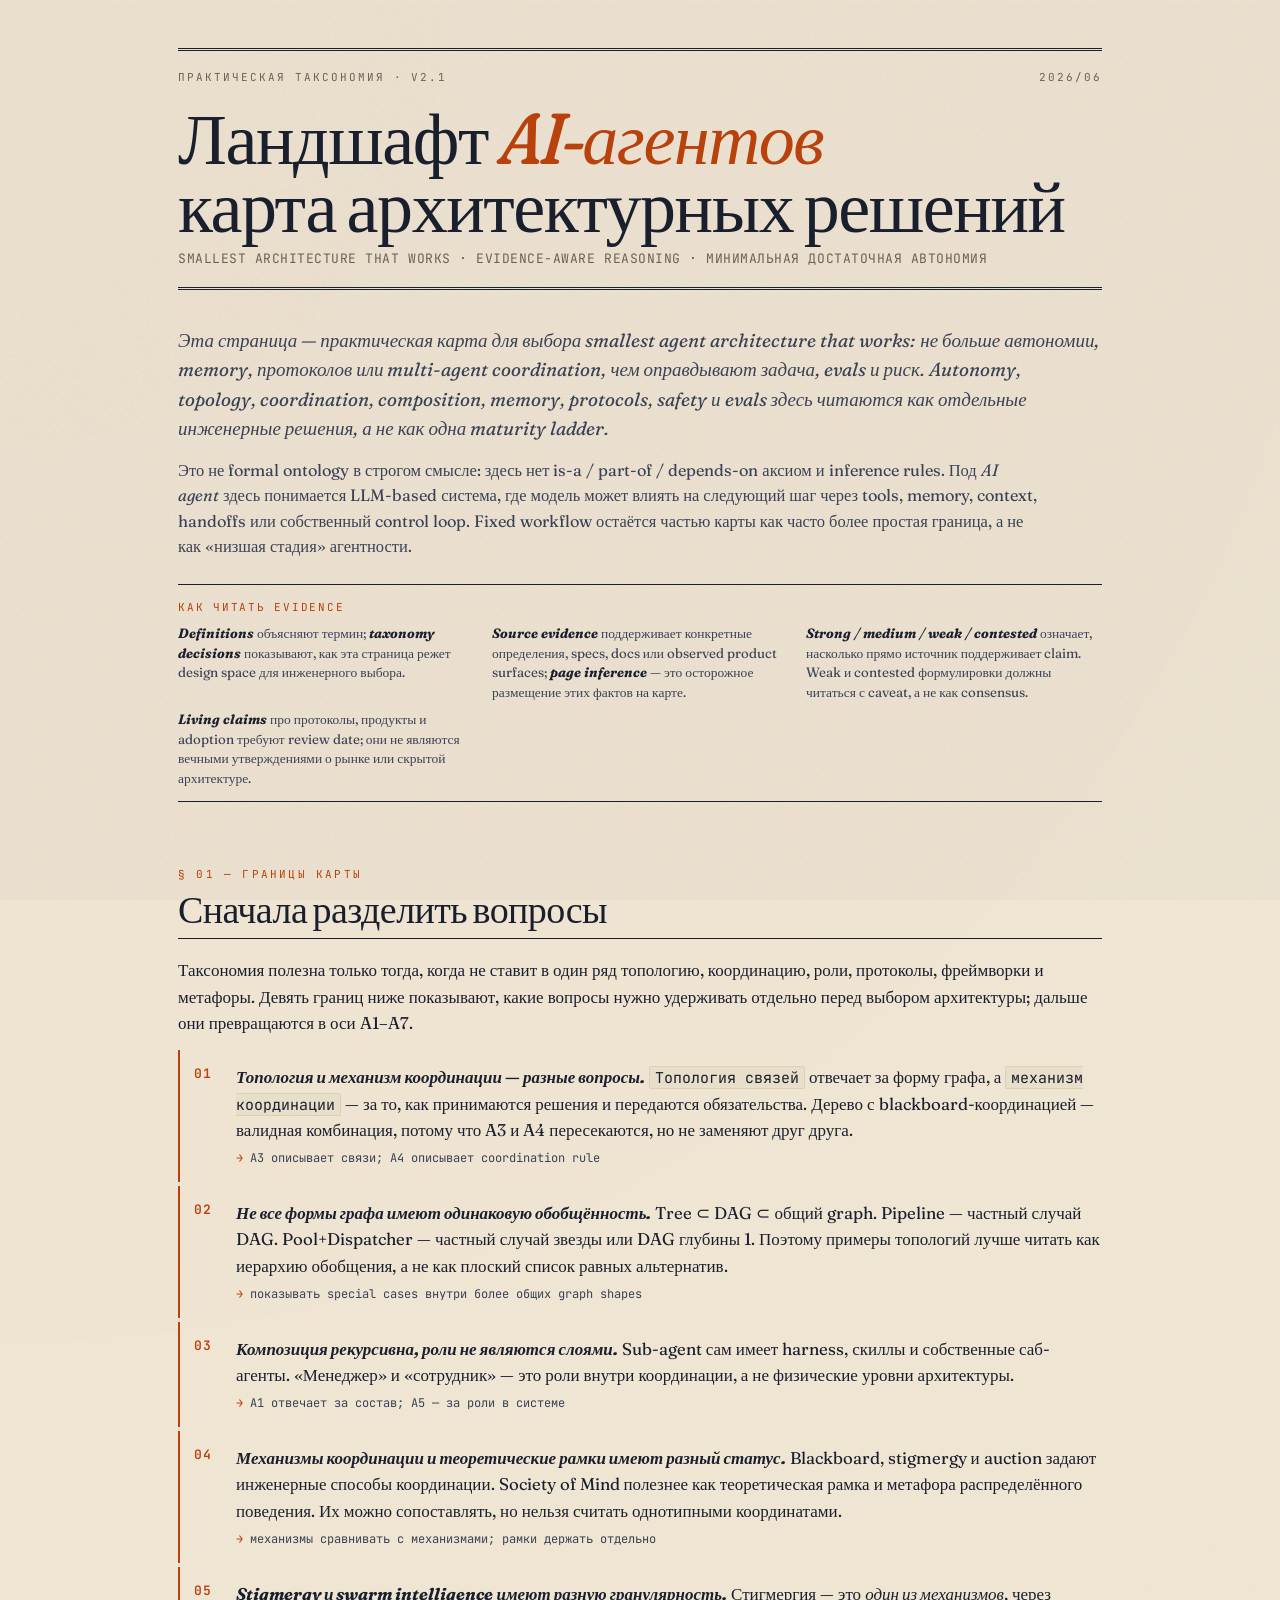
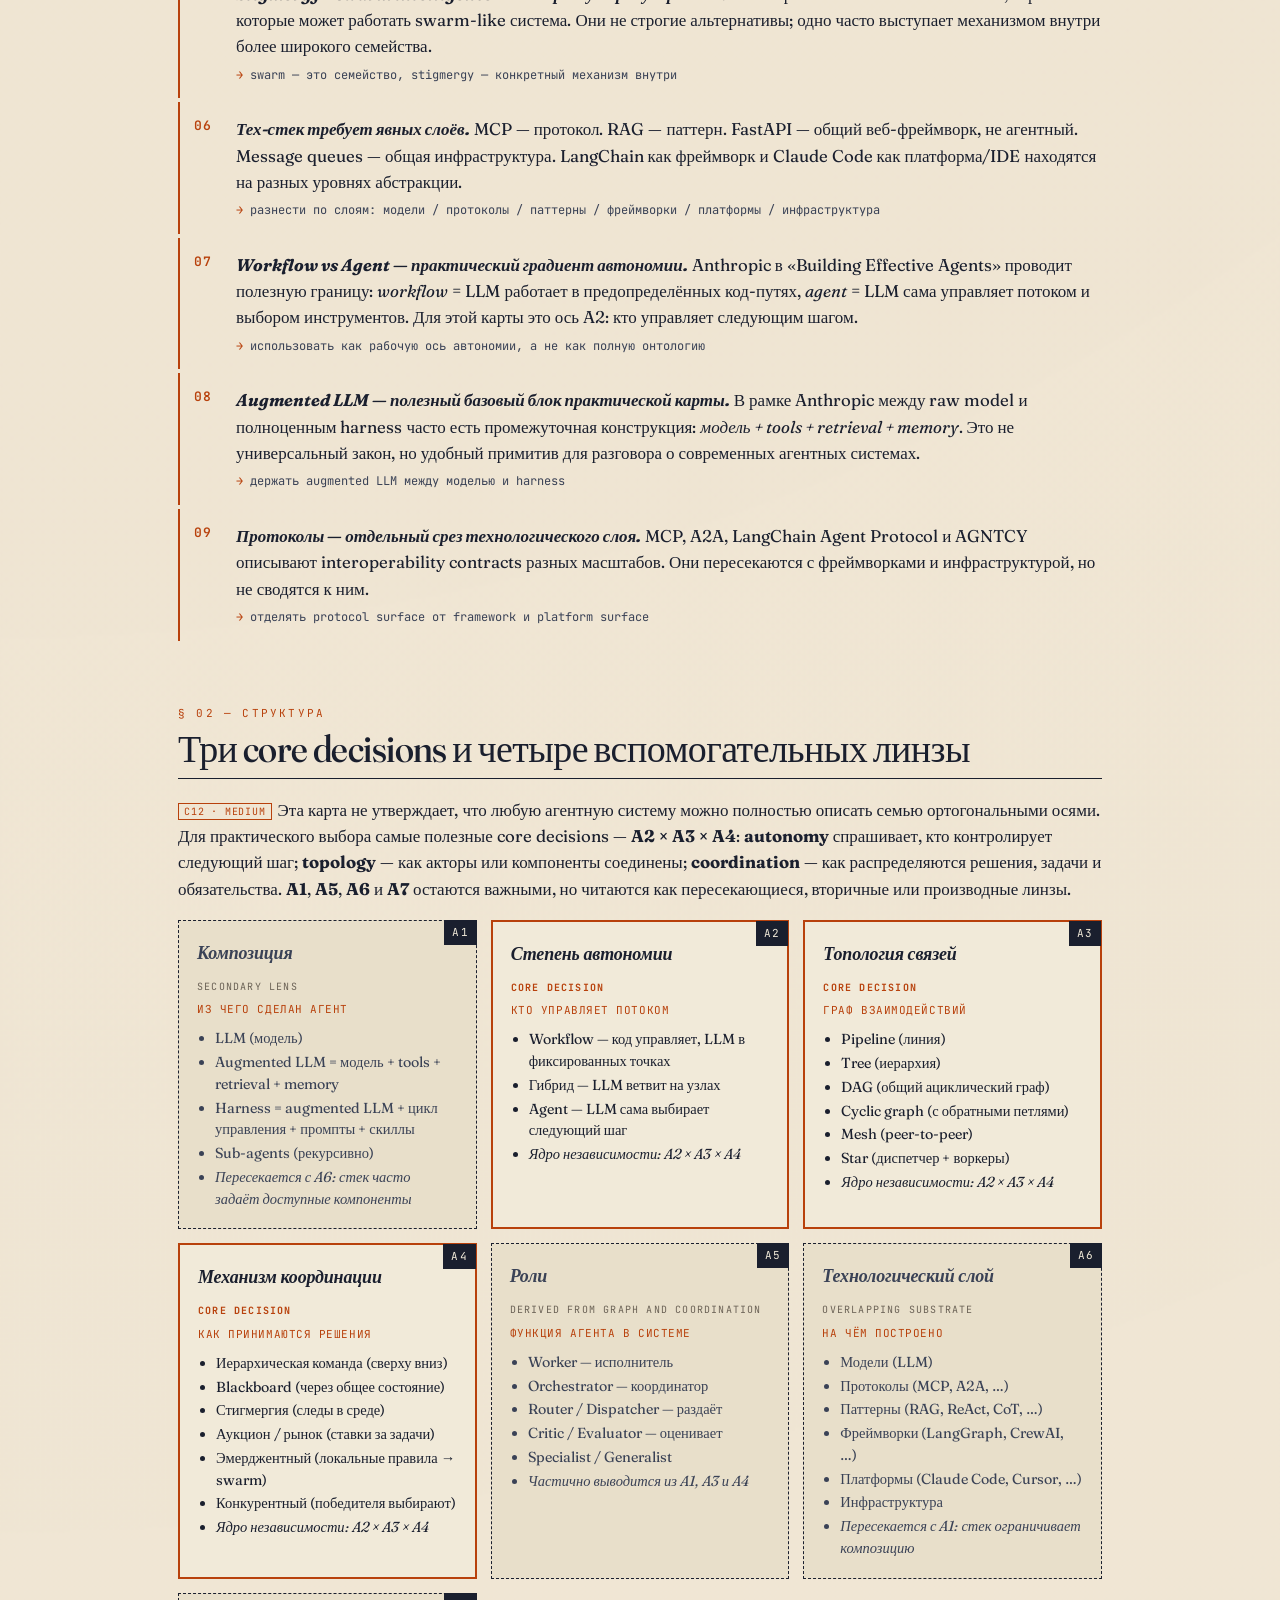
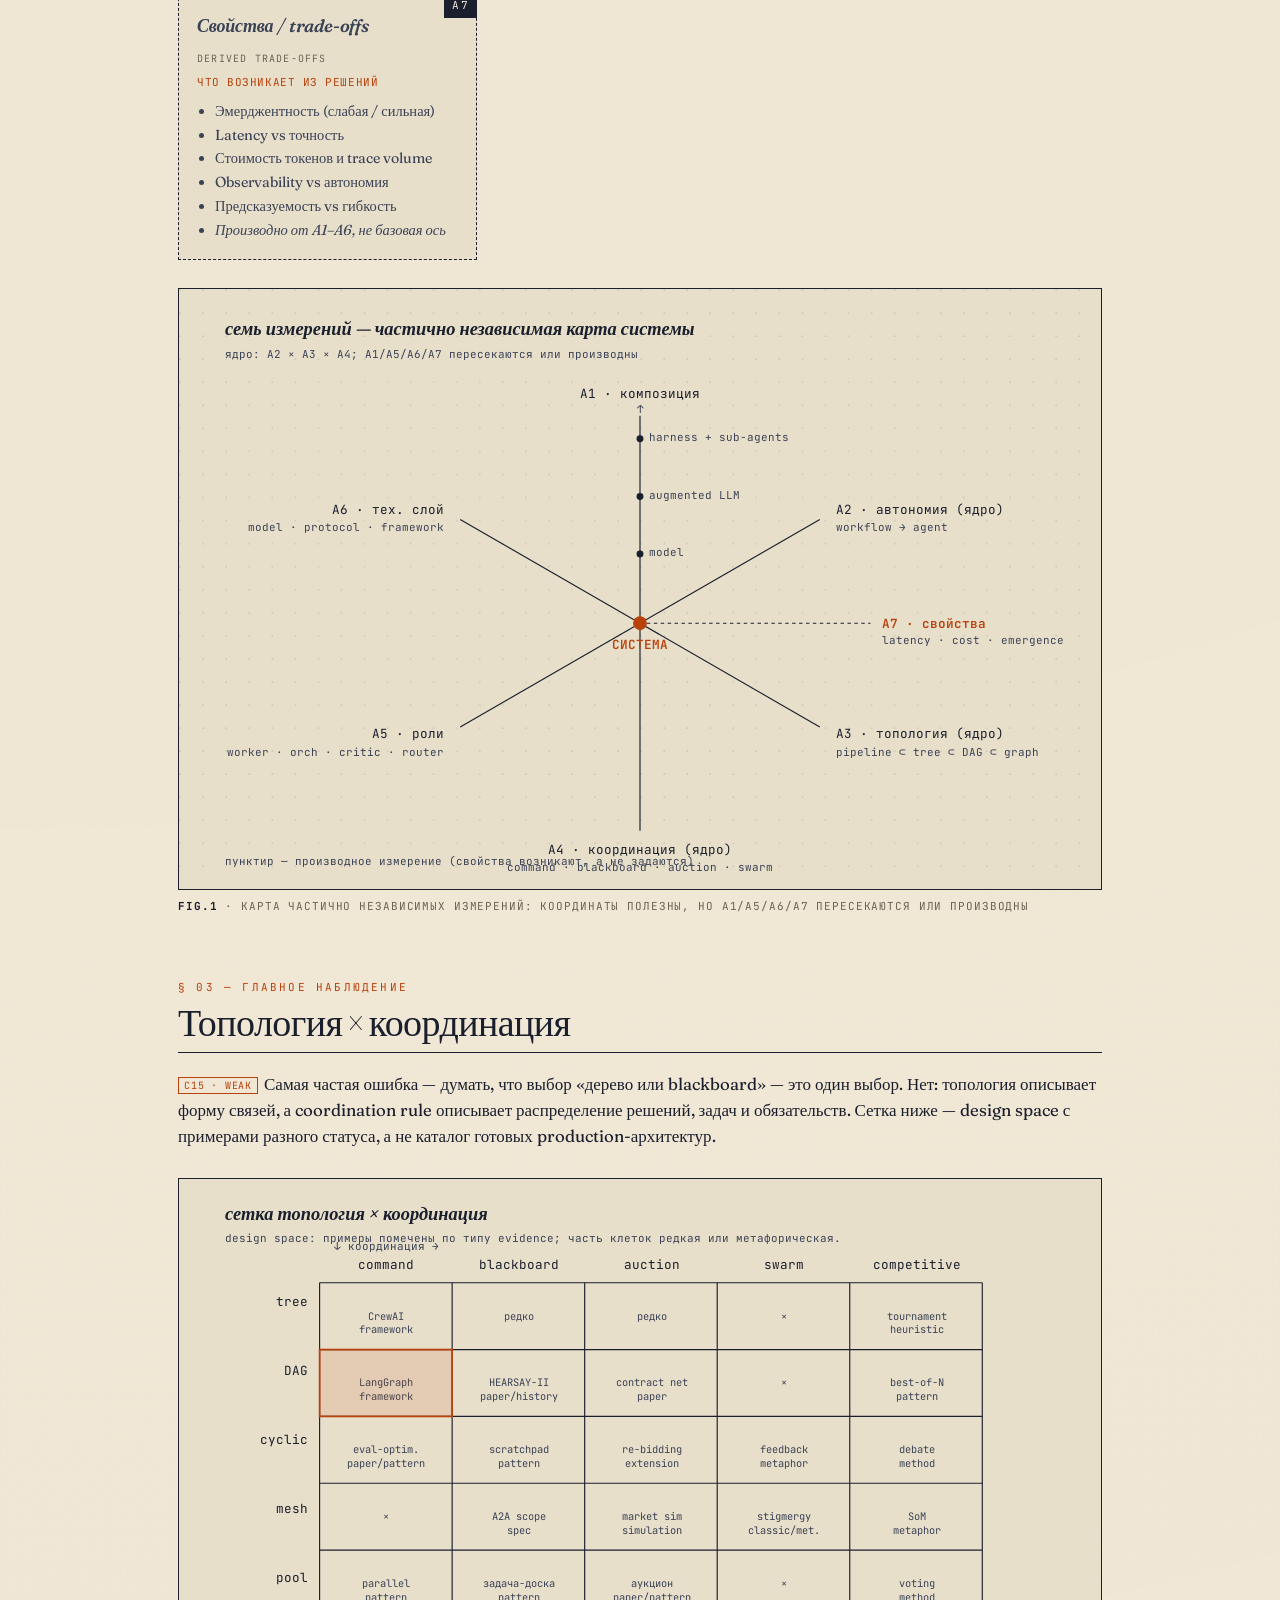
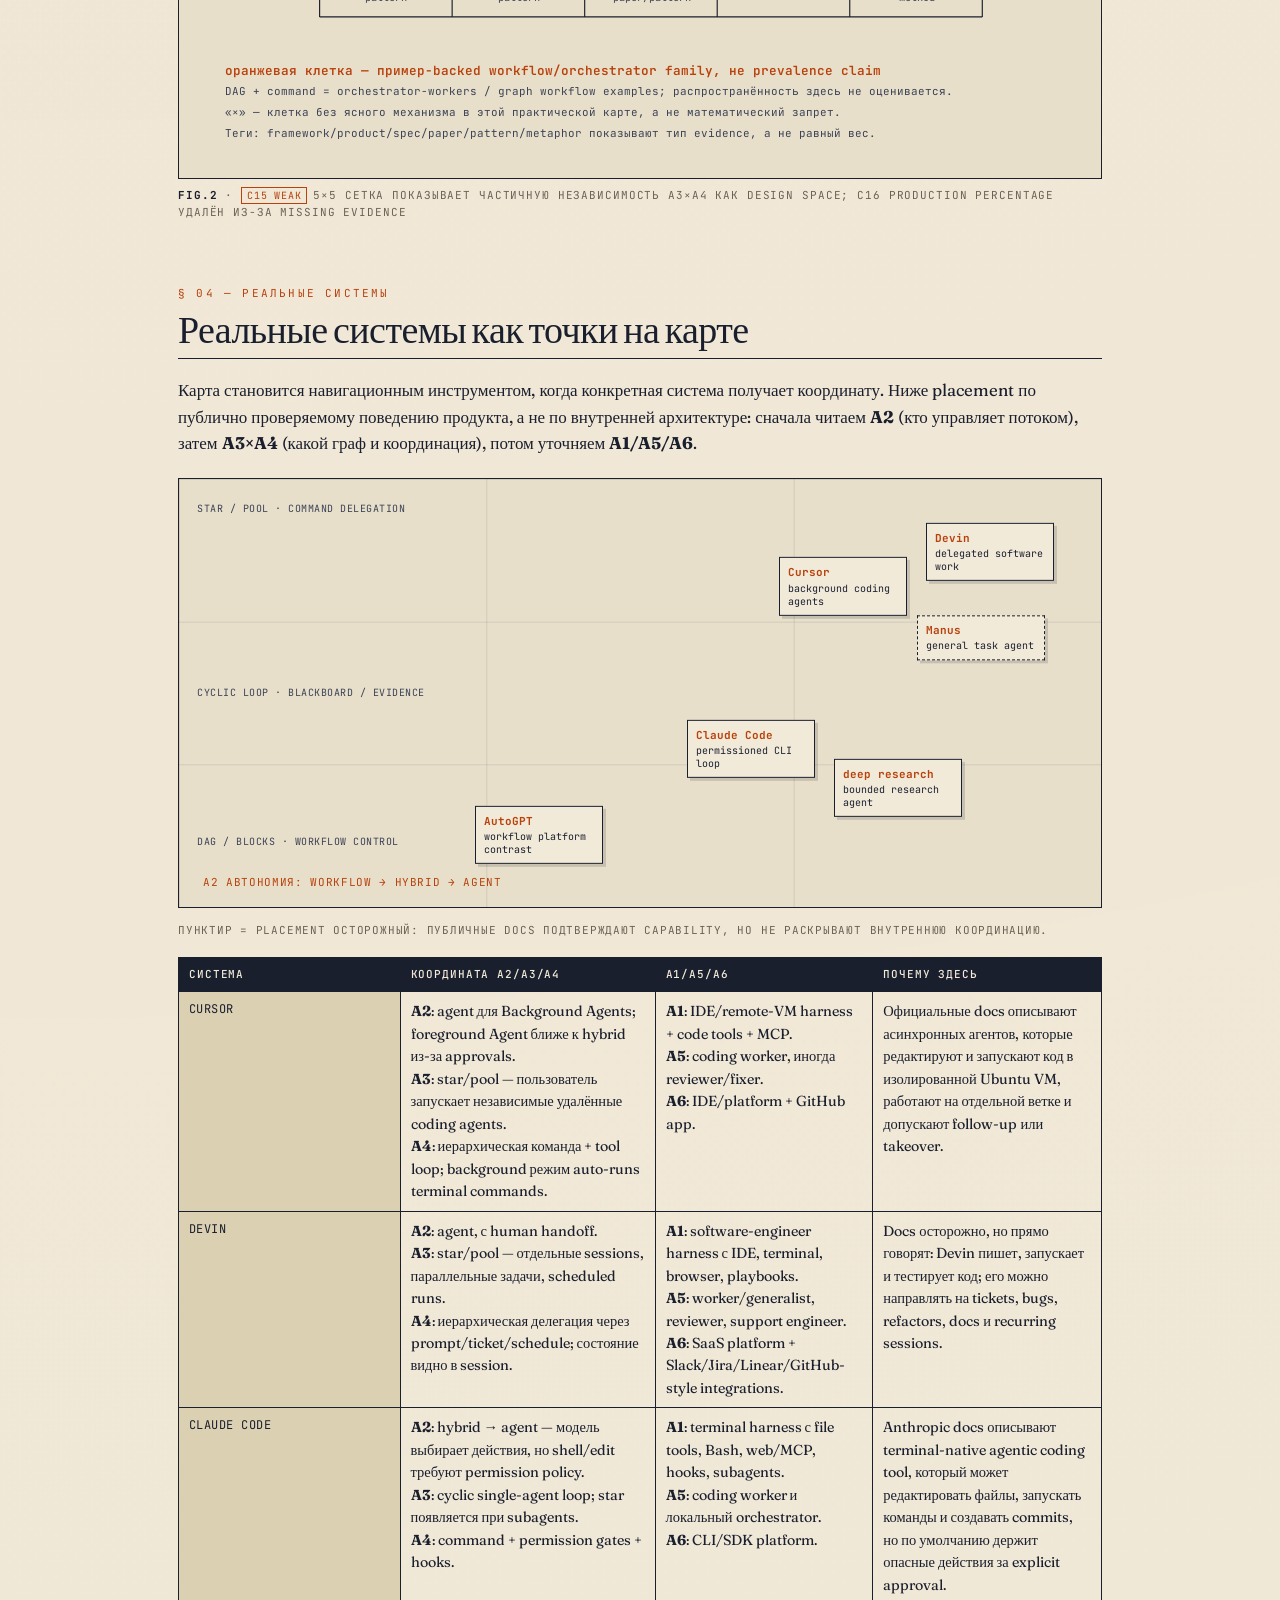
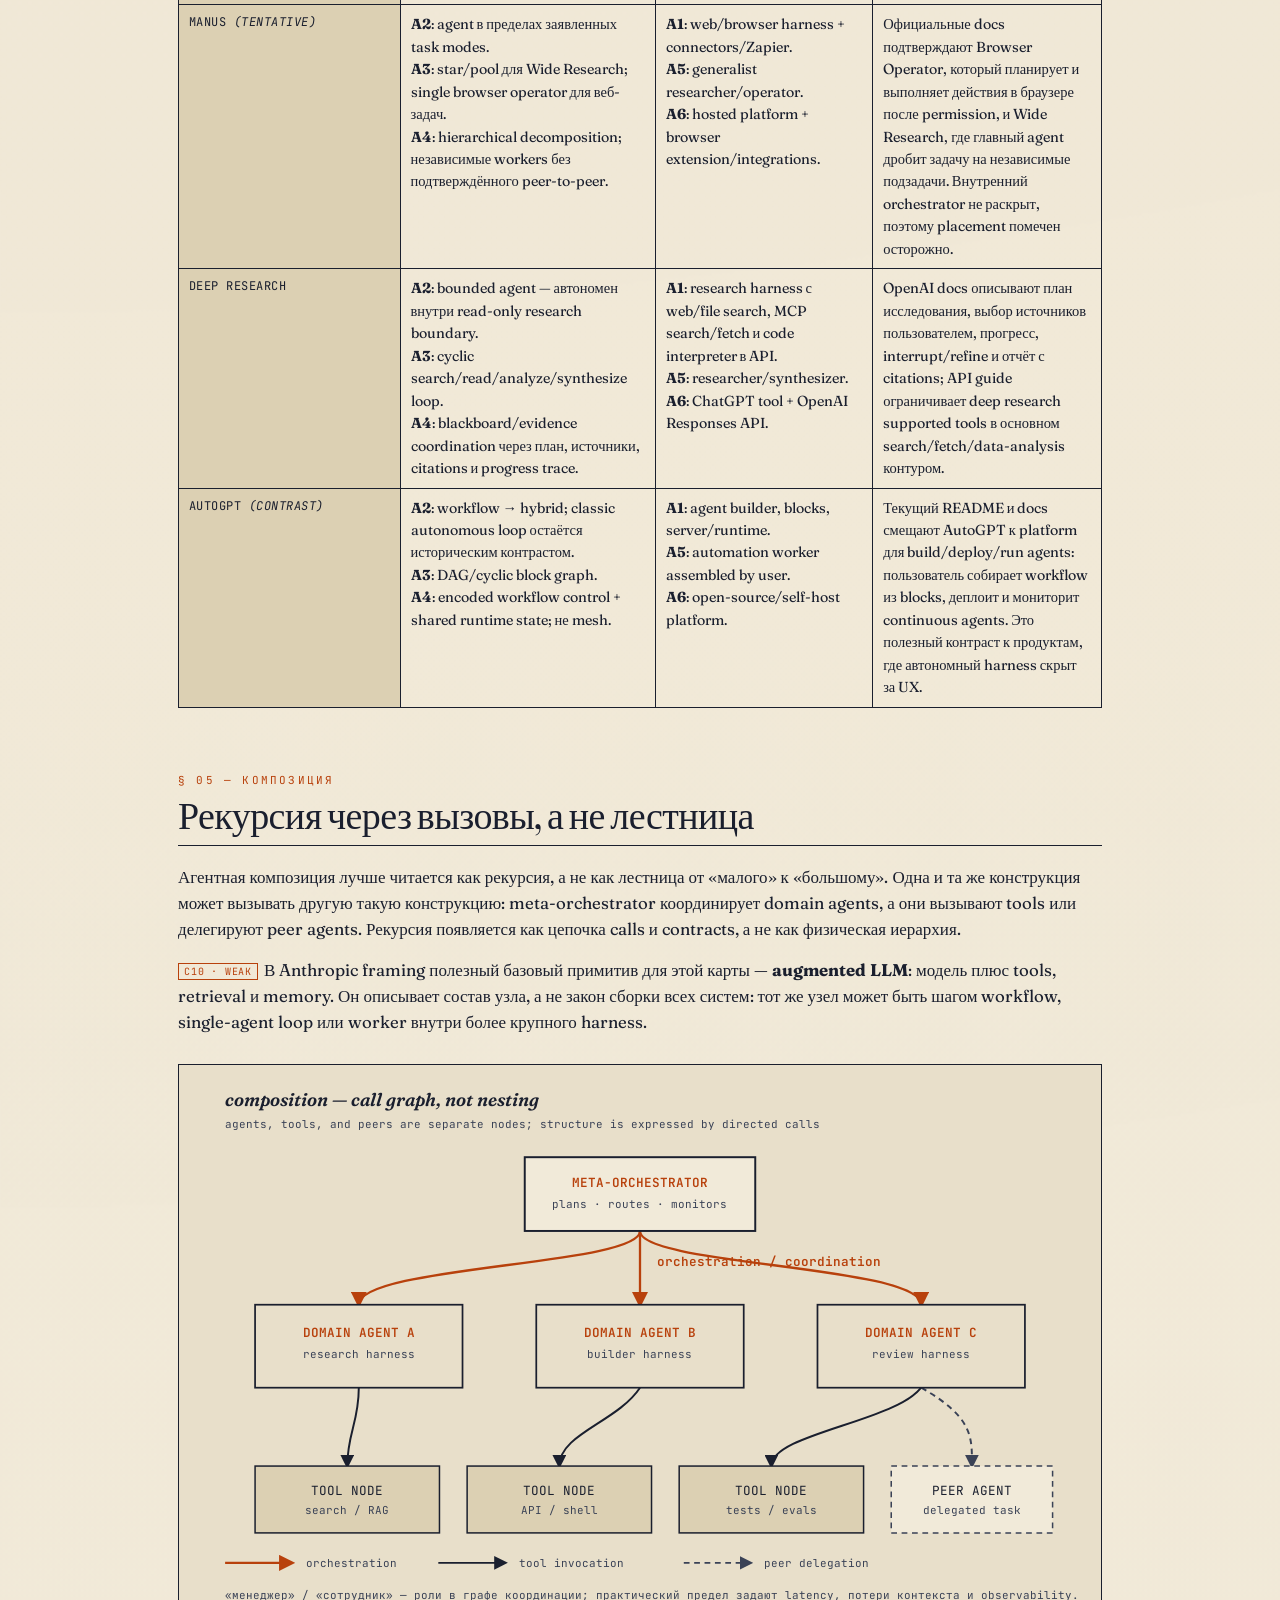
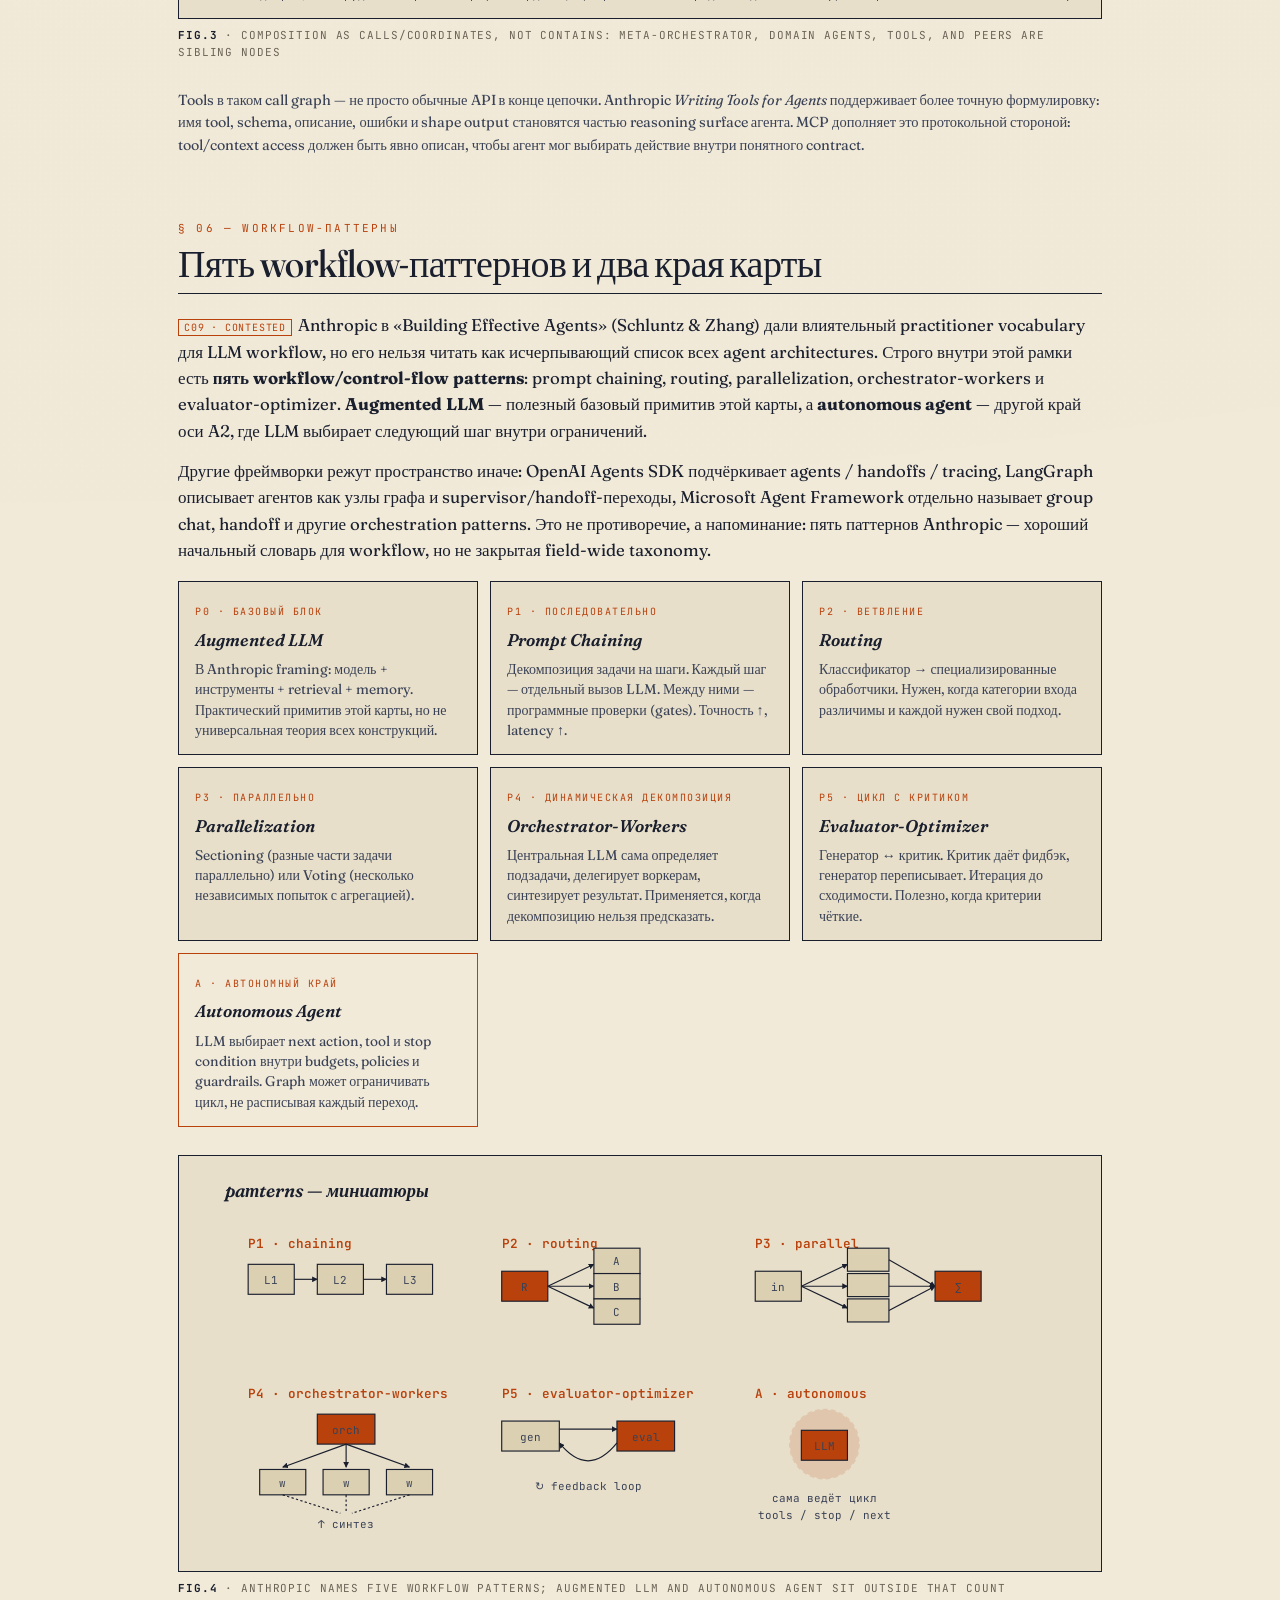
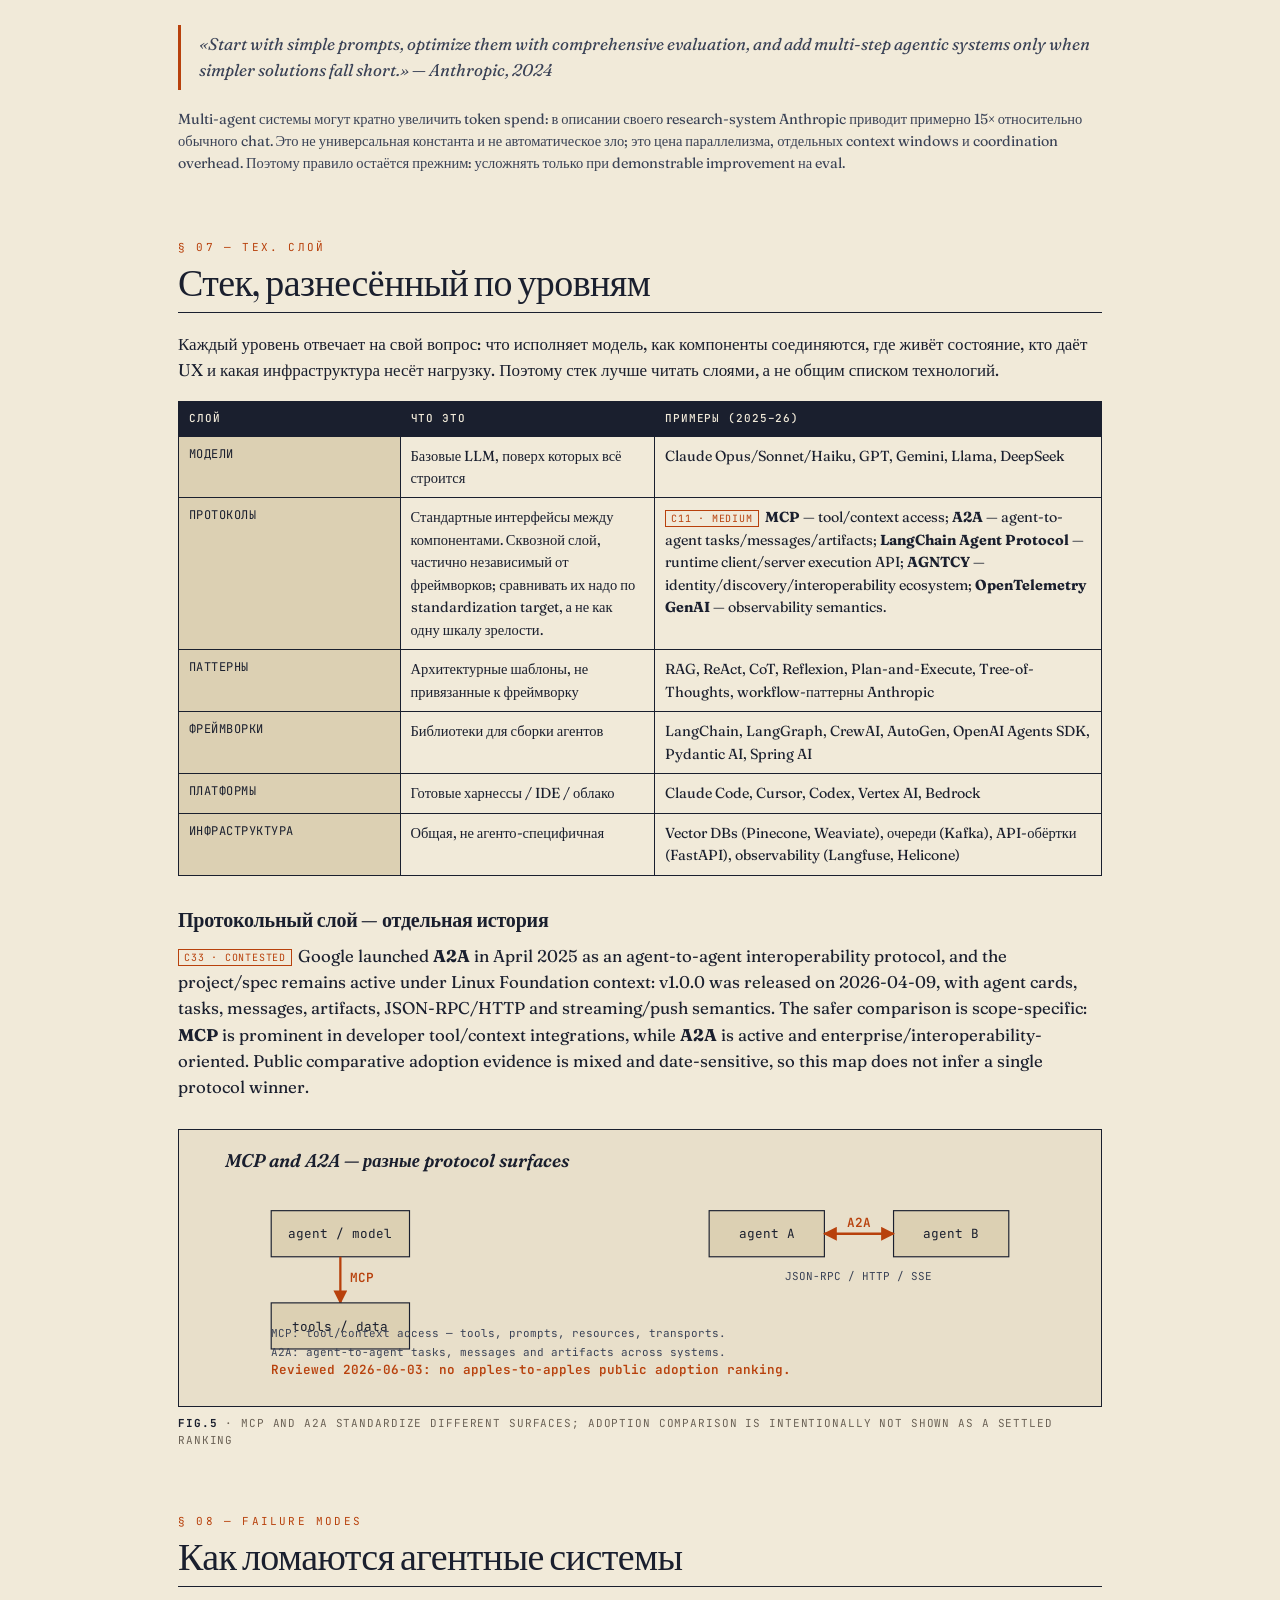
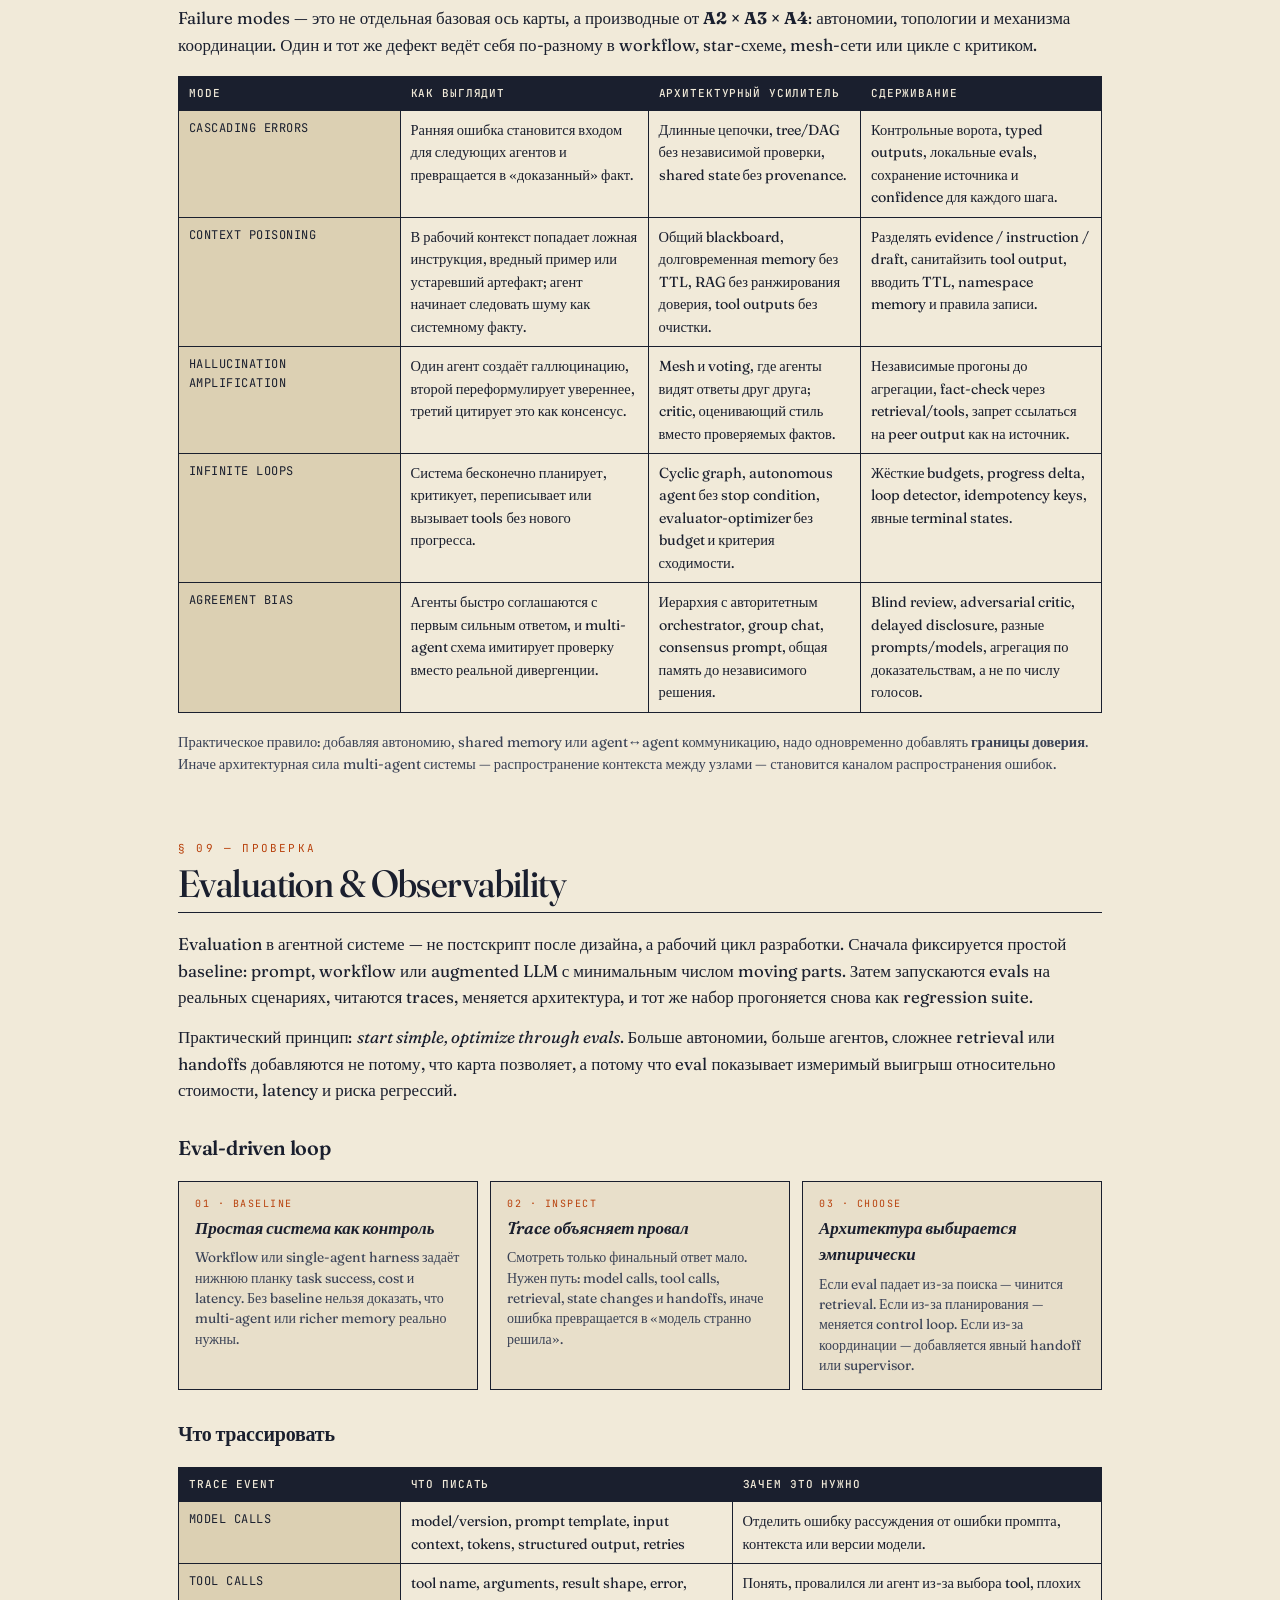
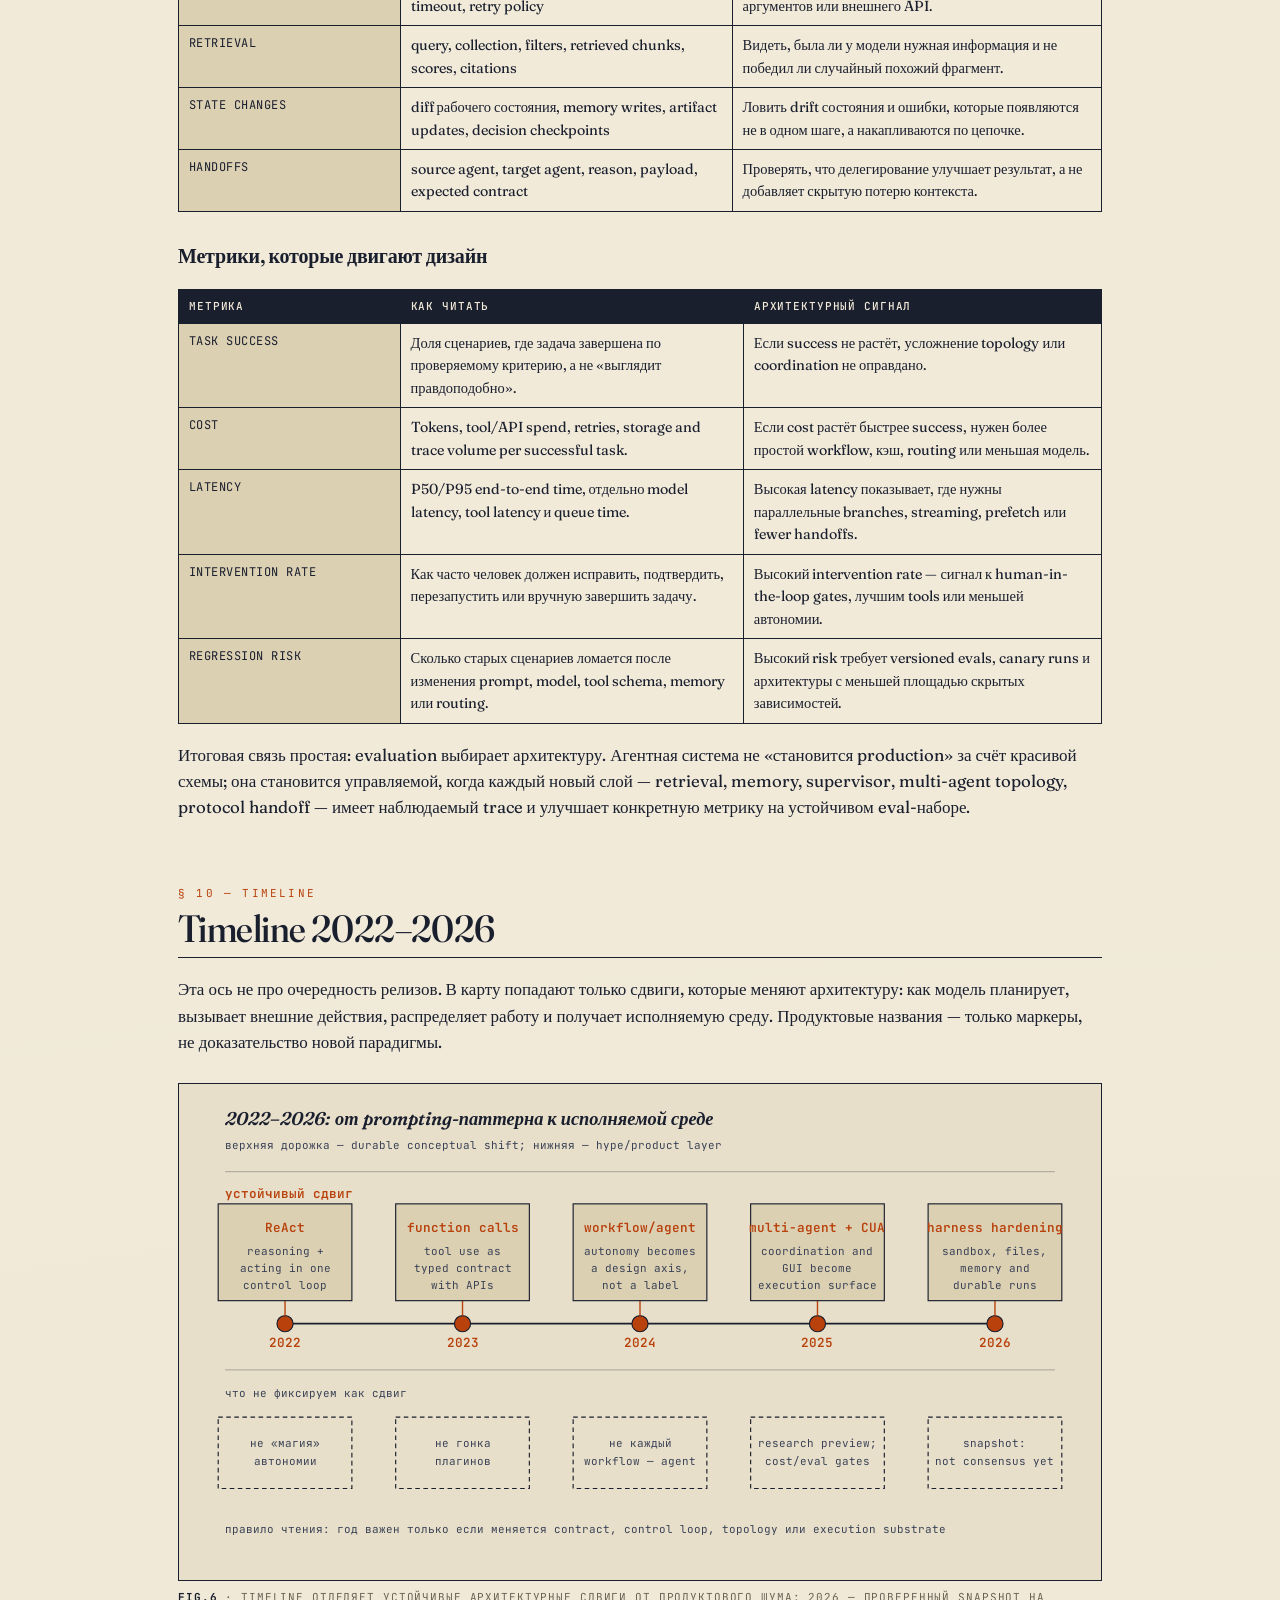
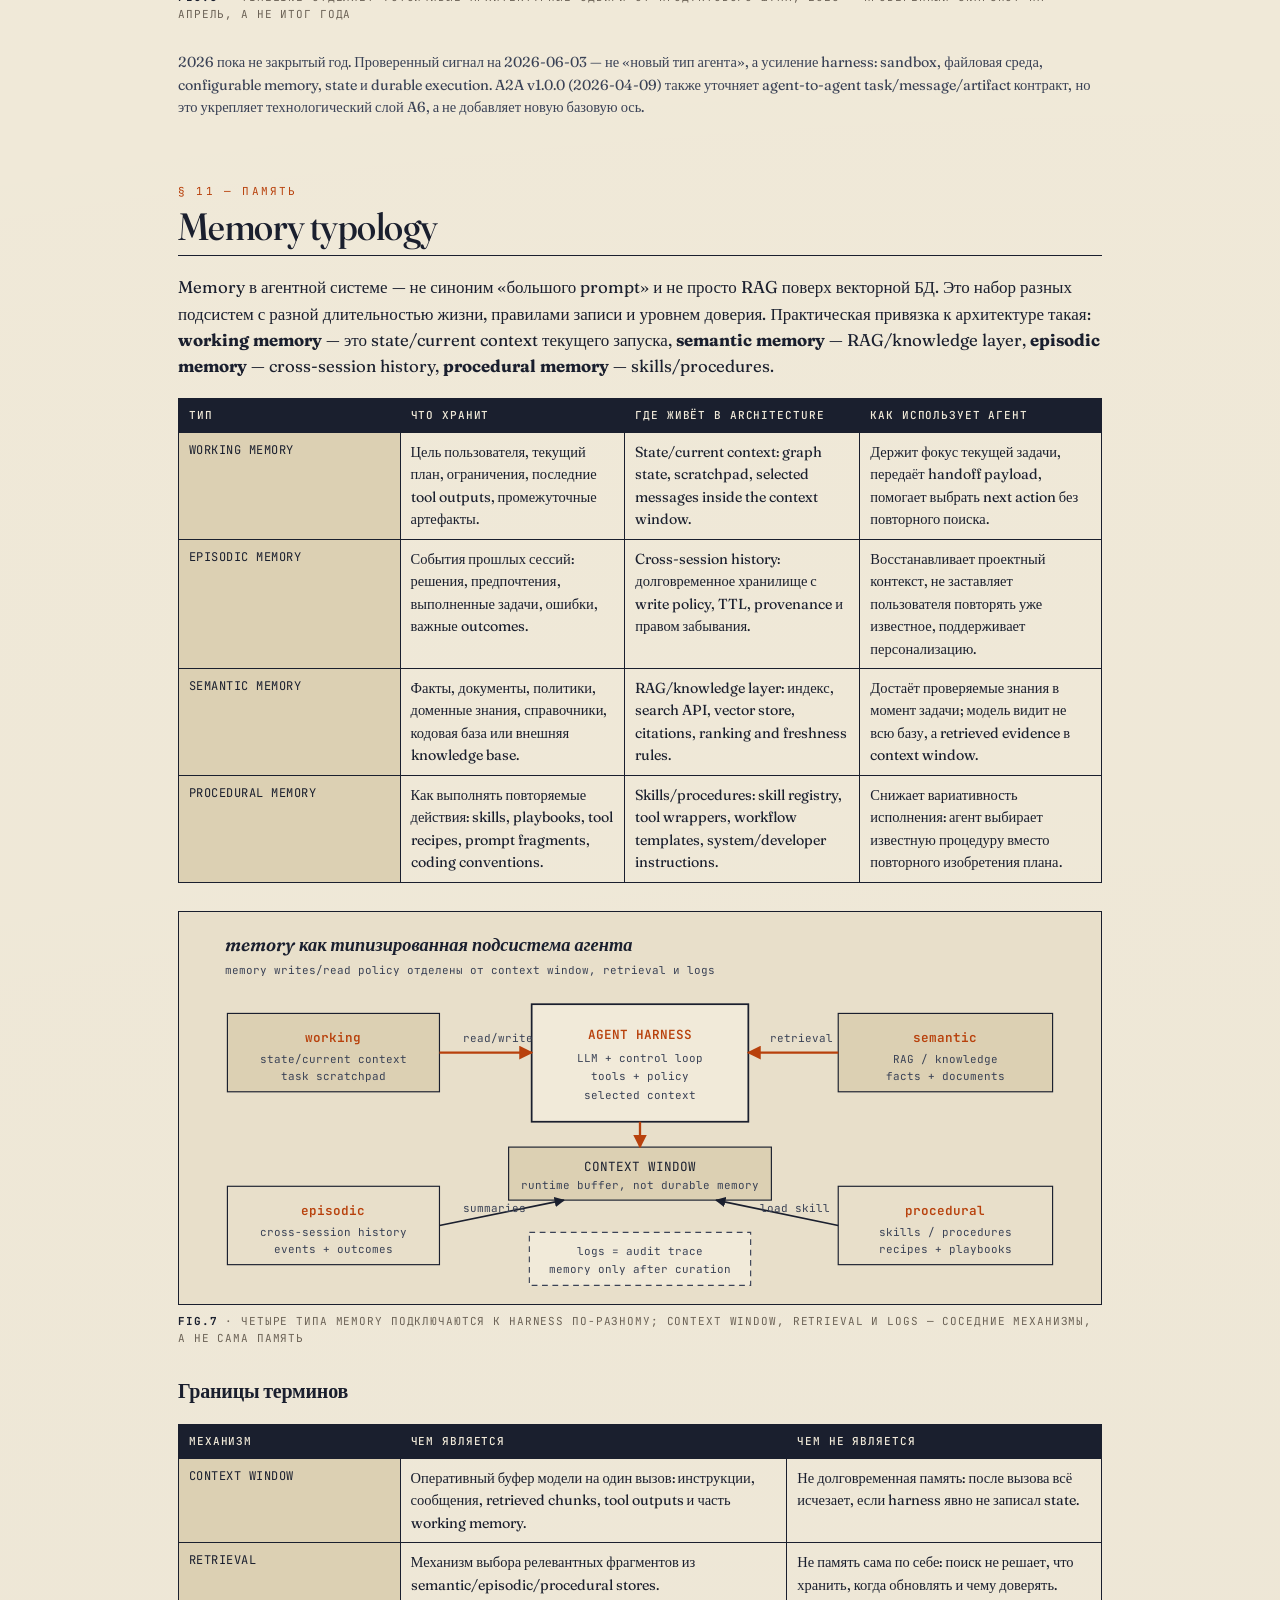
==== commit 1d6dd351: "Rewrite protocol stack status claims" ====
--- a/index.html
+++ b/index.html
@@ -731,7 +731,7 @@
     </thead>
     <tbody>
       <tr><td>Модели</td><td>Базовые LLM, поверх которых всё строится</td><td>Claude Opus/Sonnet/Haiku, GPT, Gemini, Llama, DeepSeek</td></tr>
-      <tr><td>Протоколы</td><td>Стандартные интерфейсы между компонентами. Сквозной слой, частично независимый от фреймворков.</td><td><b>MCP</b> (model↔tools, де-факто стандарт), <b>A2A</b> (agent↔agent, Linux Foundation; enterprise-нишевый), LangChain Agent Protocol, AGNTCY</td></tr>
+      <tr class="claim" data-claim-id="C11" data-claim-type="protocol-status-claim" data-evidence-strength="medium" data-reviewed-date="2026-06-03"><td>Протоколы</td><td>Стандартные интерфейсы между компонентами. Сквозной слой, частично независимый от фреймворков; сравнивать их надо по standardization target, а не как одну шкалу зрелости.</td><td><span class="evidence-chip">C11 · medium</span><b>MCP</b> — tool/context access; <b>A2A</b> — agent-to-agent tasks/messages/artifacts; <b>LangChain Agent Protocol</b> — runtime client/server execution API; <b>AGNTCY</b> — identity/discovery/interoperability ecosystem; <b>OpenTelemetry GenAI</b> — observability semantics.</td></tr>
       <tr><td>Паттерны</td><td>Архитектурные шаблоны, не привязанные к фреймворку</td><td>RAG, ReAct, CoT, Reflexion, Plan-and-Execute, Tree-of-Thoughts, workflow-паттерны Anthropic</td></tr>
       <tr><td>Фреймворки</td><td>Библиотеки для сборки агентов</td><td>LangChain, LangGraph, CrewAI, AutoGen, OpenAI Agents SDK, Pydantic AI, Spring AI</td></tr>
       <tr><td>Платформы</td><td>Готовые харнессы / IDE / облако</td><td>Claude Code, Cursor, Codex, Vertex AI, Bedrock</td></tr>
@@ -740,11 +740,11 @@
   </table>
 
   <h3>Протокольный слой — отдельная история</h3>
-  <p>В апреле 2025 Google выпустил <b>A2A</b> и передал его в Linux Foundation. По задумке — комплементарен MCP: MCP стандартизует «модель ↔ инструменты», A2A — «агент ↔ агент». К апрелю 2026 A2A имеет живую спецификацию с задачами, сообщениями, артефактами, JSON-RPC/HTTP и SSE-streaming, но его adoption выглядит более enterprise-нишевым, тогда как MCP заметнее в developer tooling. Урок: <em>для широкого протокольного adoption developer experience и комьюнити-тяга важнее одной только корпоративной архитектуры</em>.</p>
+  <p class="claim" data-claim-id="C33" data-claim-type="protocol-status-claim" data-evidence-strength="contested" data-reviewed-date="2026-06-03"><span class="evidence-chip">C33 · contested</span>Google launched <b>A2A</b> in April 2025 as an agent-to-agent interoperability protocol, and the project/spec remains active under Linux Foundation context: v1.0.0 was released on 2026-04-09, with agent cards, tasks, messages, artifacts, JSON-RPC/HTTP and streaming/push semantics. The safer comparison is scope-specific: <b>MCP</b> is prominent in developer tool/context integrations, while <b>A2A</b> is active and enterprise/interoperability-oriented. Public comparative adoption evidence is mixed and date-sensitive, so this map does not infer a single protocol winner.</p>
 
   <figure>
   <svg viewBox="0 0 800 240" xmlns="http://www.w3.org/2000/svg">
-    <text x="40" y="32" class="ttl">MCP vs A2A — что они стандартизуют</text>
+    <text x="40" y="32" class="ttl">MCP and A2A — разные protocol surfaces</text>
 
     <!-- left: MCP -->
     <g transform="translate(80,70)">
@@ -768,9 +768,9 @@
     </g>
 
     <!-- bottom legend -->
-    <text x="80" y="180" class="lbl-sm">MCP: «USB-C для AI» — единый разъём модели в инструменты.</text>
-    <text x="80" y="196" class="lbl-sm">A2A: «сетевой слой» — агенты разных вендоров общаются между собой.</text>
-    <text x="80" y="212" class="lbl-acc">2026: MCP сильнее у разработчиков. A2A жив, enterprise-нишевый.</text>
+    <text x="80" y="180" class="lbl-sm">MCP: tool/context access — tools, prompts, resources, transports.</text>
+    <text x="80" y="196" class="lbl-sm">A2A: agent-to-agent tasks, messages and artifacts across systems.</text>
+    <text x="80" y="212" class="lbl-acc">Reviewed 2026-06-03: no apples-to-apples public adoption ranking.</text>
 
     <defs>
       <marker id="a2" viewBox="0 0 10 10" refX="9" refY="5" markerWidth="6" markerHeight="6" orient="auto">
@@ -781,7 +781,7 @@
       </marker>
     </defs>
   </svg>
-  <figcaption><b>fig.5</b> · два протокола занимают разные ниши: MCP сильнее в developer adoption, A2A остаётся enterprise-нишевым</figcaption>
+  <figcaption><b>fig.5</b> · MCP and A2A standardize different surfaces; adoption comparison is intentionally not shown as a settled ranking</figcaption>
   </figure>
 </section>
 
@@ -963,7 +963,7 @@
   <figcaption><b>fig.6</b> · timeline отделяет устойчивые архитектурные сдвиги от продуктового шума; 2026 — проверенный snapshot на апрель, а не итог года</figcaption>
   </figure>
 
-  <p class="note">2026 пока не закрытый год. Проверенный сигнал на апрель — не «новый тип агента», а усиление harness: sandbox, файловая среда, configurable memory, state и durable execution. A2A также уточняет agent-to-agent task/message/artifact контракт, но это укрепляет технологический слой A6, а не добавляет новую базовую ось.</p>
+  <p class="note">2026 пока не закрытый год. Проверенный сигнал на 2026-06-03 — не «новый тип агента», а усиление harness: sandbox, файловая среда, configurable memory, state и durable execution. A2A v1.0.0 (2026-04-09) также уточняет agent-to-agent task/message/artifact контракт, но это укрепляет технологический слой A6, а не добавляет новую базовую ось.</p>
 </section>
 
 <!-- ========== SECTION 11: MEMORY TYPOLOGY ========== -->
@@ -1235,7 +1235,7 @@
   <p>Для инженерной карты emergence-язык полезен только после механизма и трассировки. Слабая эмерджентность реальна: поведение системы из нескольких агентов может быть сложнее поведения каждого по отдельности. Сильную эмерджентность не стоит использовать как замену observability: если поведение нельзя воспроизвести, объяснить через связи и проверить eval-метрикой, это риск, а не архитектурное преимущество.</p>
 
   <h3>2026 refresh: substrate, not new axis</h3>
-  <p>Свежие 2026-сигналы меняют не taxonomy, а требования к execution substrate. OpenAI Agents SDK усиливает модель-native harness: files/tools на компьютере, sandbox execution, configurable memory, snapshot/rehydration и durable long-running tasks. A2A уточняет agent-to-agent протокольный контракт. Это всё усиливает A6 и failure/eval разделы, но не требует восьмой оси: архитектурный вопрос по-прежнему решается через autonomy, topology, coordination, memory policy и eval readiness.</p>
+  <p class="claim" data-claim-id="C53" data-claim-type="taxonomy-claim" data-evidence-strength="medium" data-reviewed-date="2026-06-03"><span class="evidence-chip">C53 · medium</span>Свежие 2026-сигналы меняют не taxonomy, а требования к execution substrate. OpenAI Agents SDK усиливает модель-native harness: files/tools на компьютере, sandbox execution, configurable memory, snapshot/rehydration и durable long-running tasks. A2A v1.0.0 (2026-04-09) уточняет agent-to-agent протокольный контракт. Это всё усиливает A6 и failure/eval разделы, но не требует восьмой оси: архитектурный вопрос по-прежнему решается через autonomy, topology, coordination, memory policy и eval readiness.</p>
 
   <p class="note">Итог: classic MAS-концепты полезны как инженерные шаблоны, но LLM-агенты добавляют новую поверхность риска — недетерминированный выбор tool, prompt/context poisoning, cost explosion и необходимость трассировать каждый handoff.</p>
 </section>
@@ -1277,9 +1277,13 @@
   · OpenAI Help/API Docs. Deep research in ChatGPT; Deep research guide.<br>
   · AutoGPT README and docs. Platform blocks; Agent blocks.<br>
   · Anthropic Cookbook · patterns/agents.<br>
+  · Model Context Protocol Specification (2025-11-25; accessed 2026-06-03).<br>
   · Google Developers Blog (2025-04). Announcing the Agent2Agent Protocol.<br>
-  · A2A Project Specification. Agent2Agent protocol, tasks, messages, artifacts, JSON-RPC/SSE.<br>
-  · Linux Foundation (2025-06). A2A Project announcement.<br>
+  · A2A Project Specification (v1.0.0 released 2026-04-09; accessed 2026-06-03). Agent2Agent protocol, tasks, messages, artifacts, JSON-RPC/SSE.<br>
+  · Linux Foundation (2026-04-09). A2A v1.0.0 governance and adoption update.<br>
+  · LangChain Agent Protocol. Runtime client/server protocol for running agents.<br>
+  · AGNTCY Docs. Identity, discovery and interoperability ecosystem.<br>
+  · OpenTelemetry GenAI Semantic Conventions. Observability semantics for LLM/agent traces.<br>
   · Spring AI Reference. Building Effective Agents (импл. паттернов).<br>
   · Erman, Hayes-Roth, Lesser, Reddy (1980). The HEARSAY-II Speech Understanding System.<br>
   · Smith (1980). The Contract Net Protocol.<br>
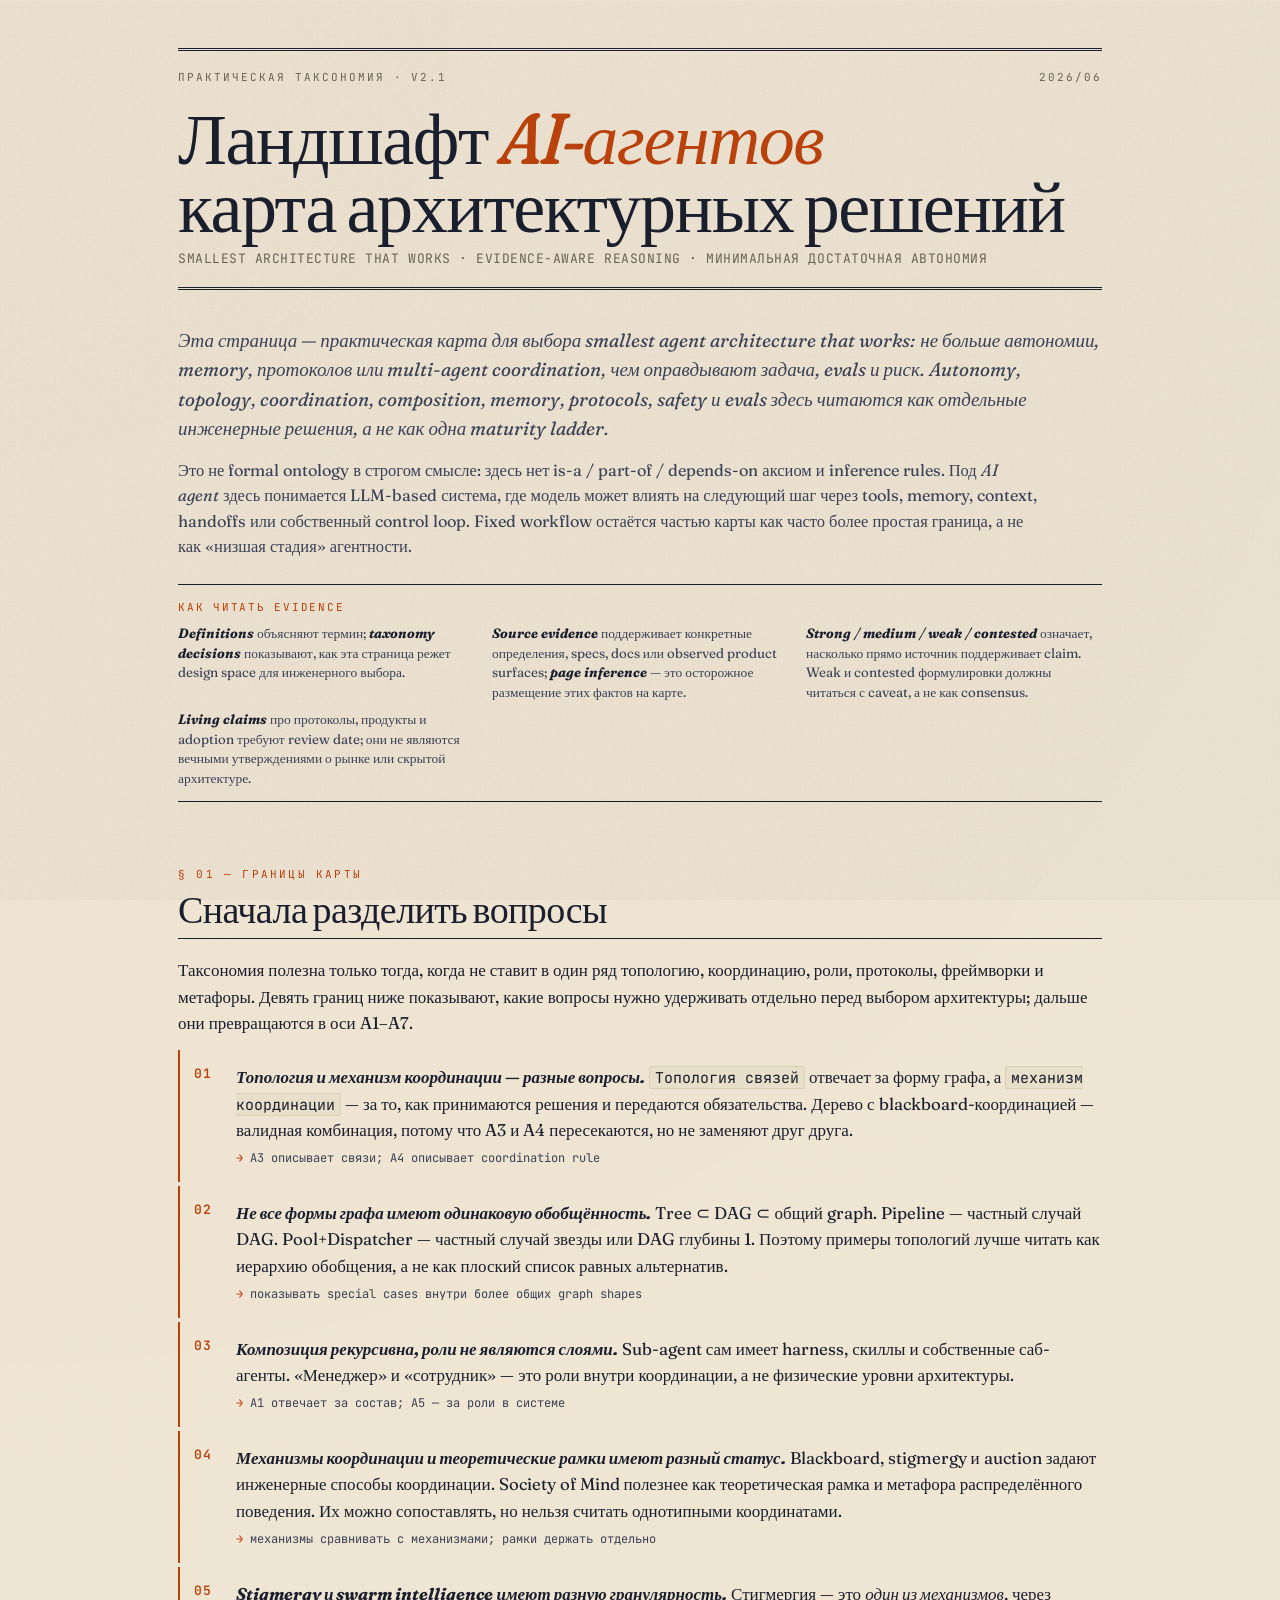
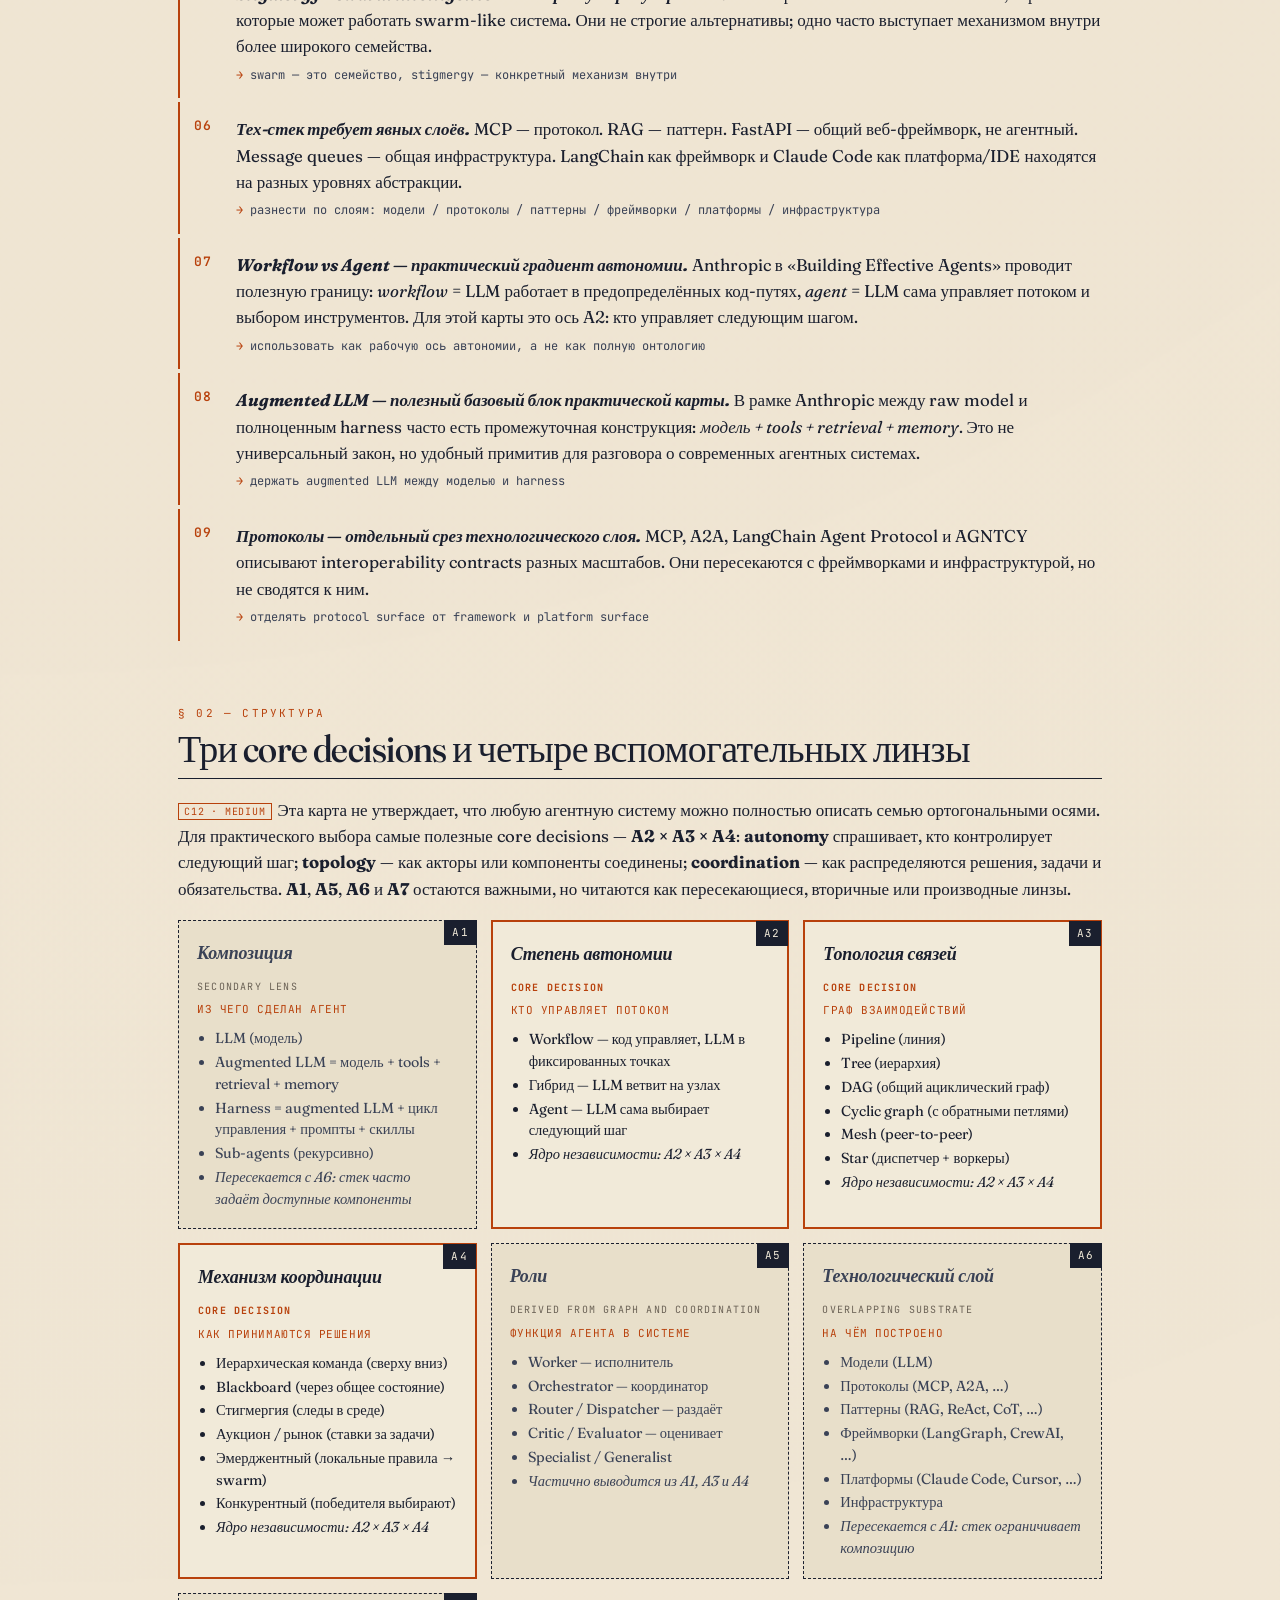
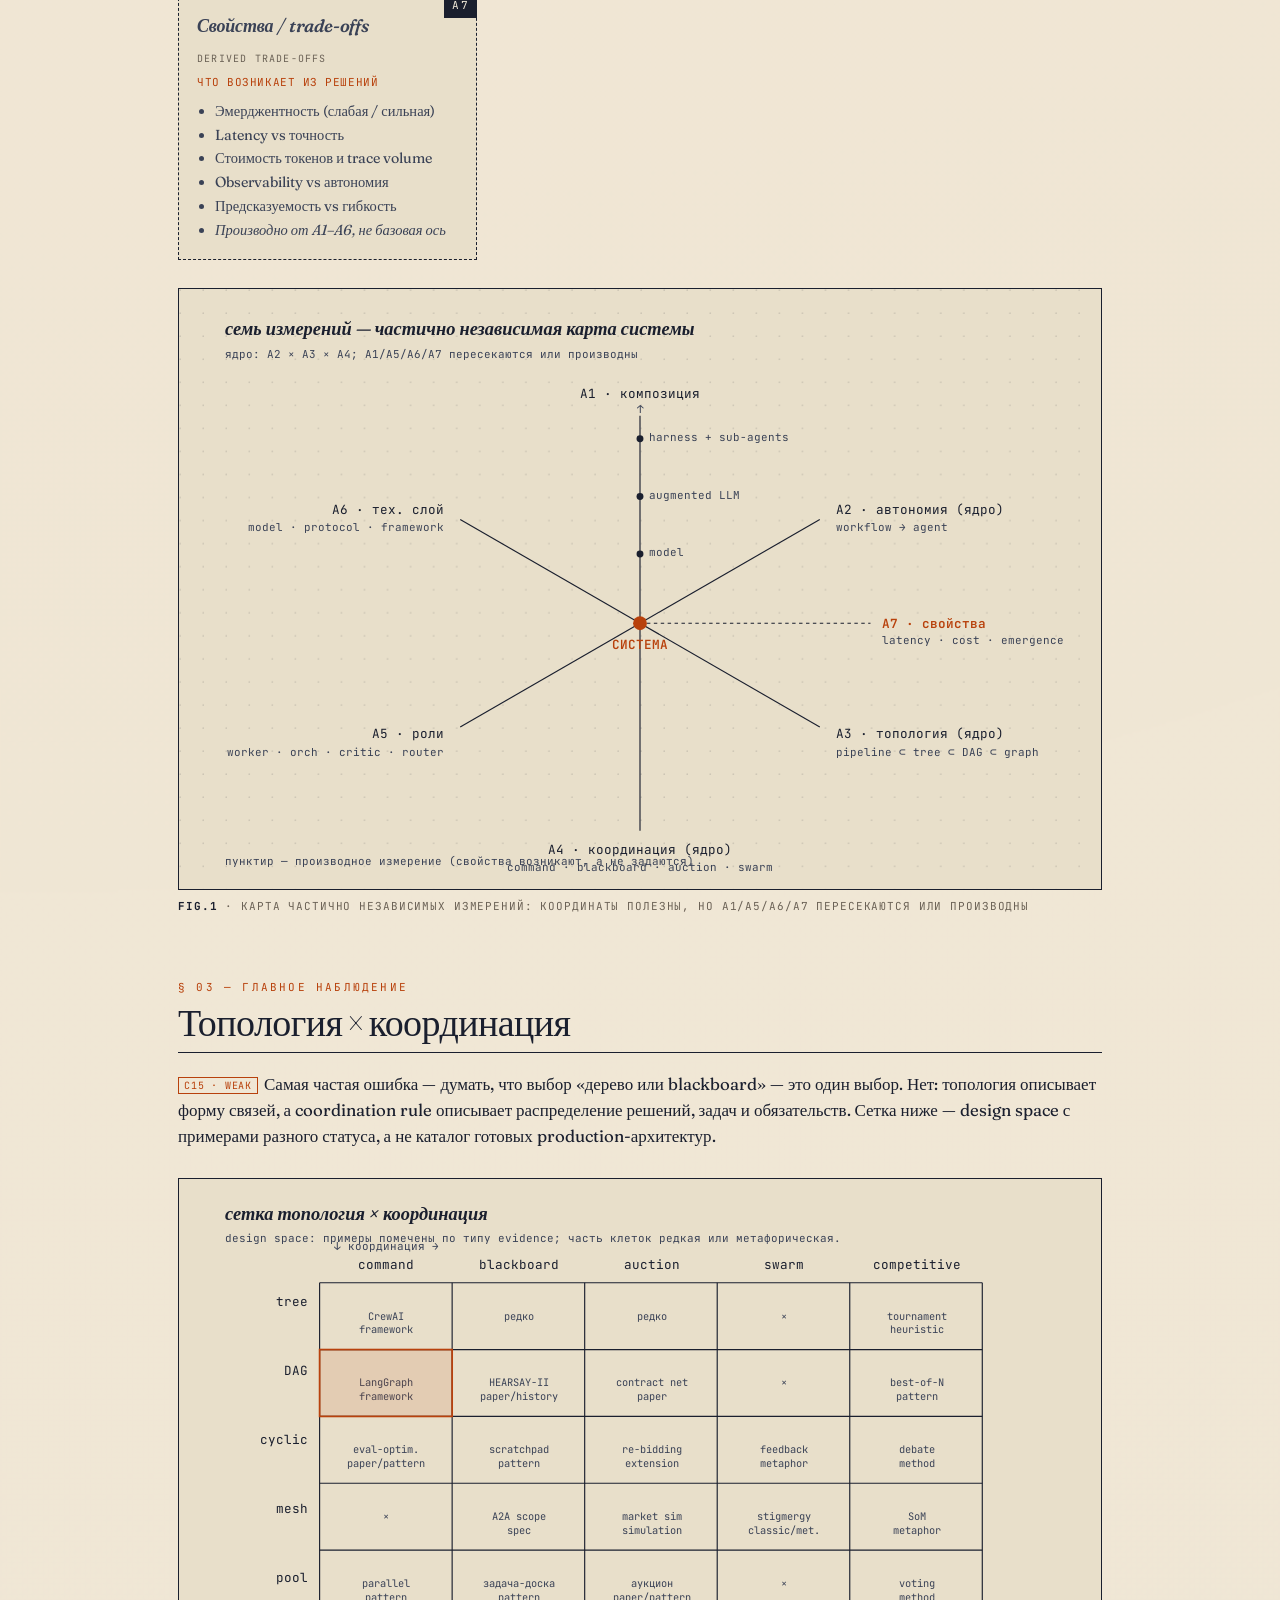
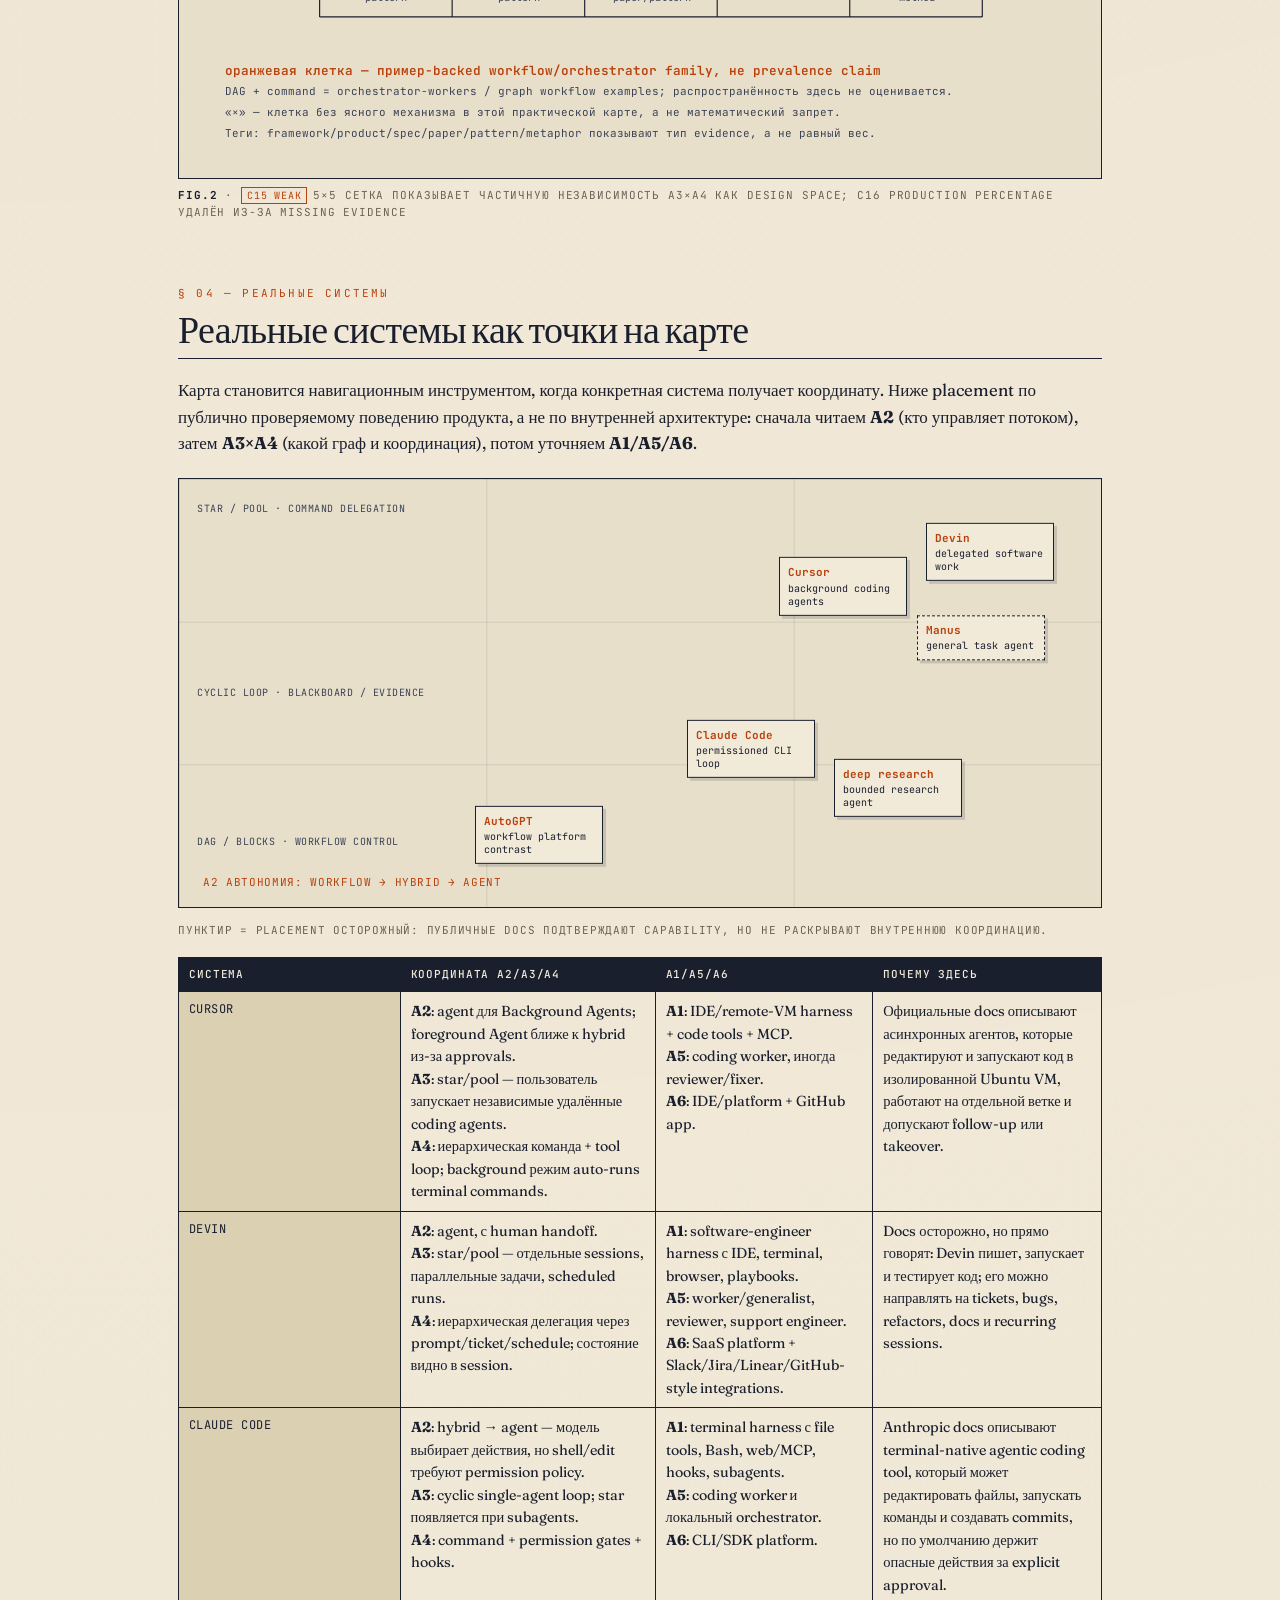
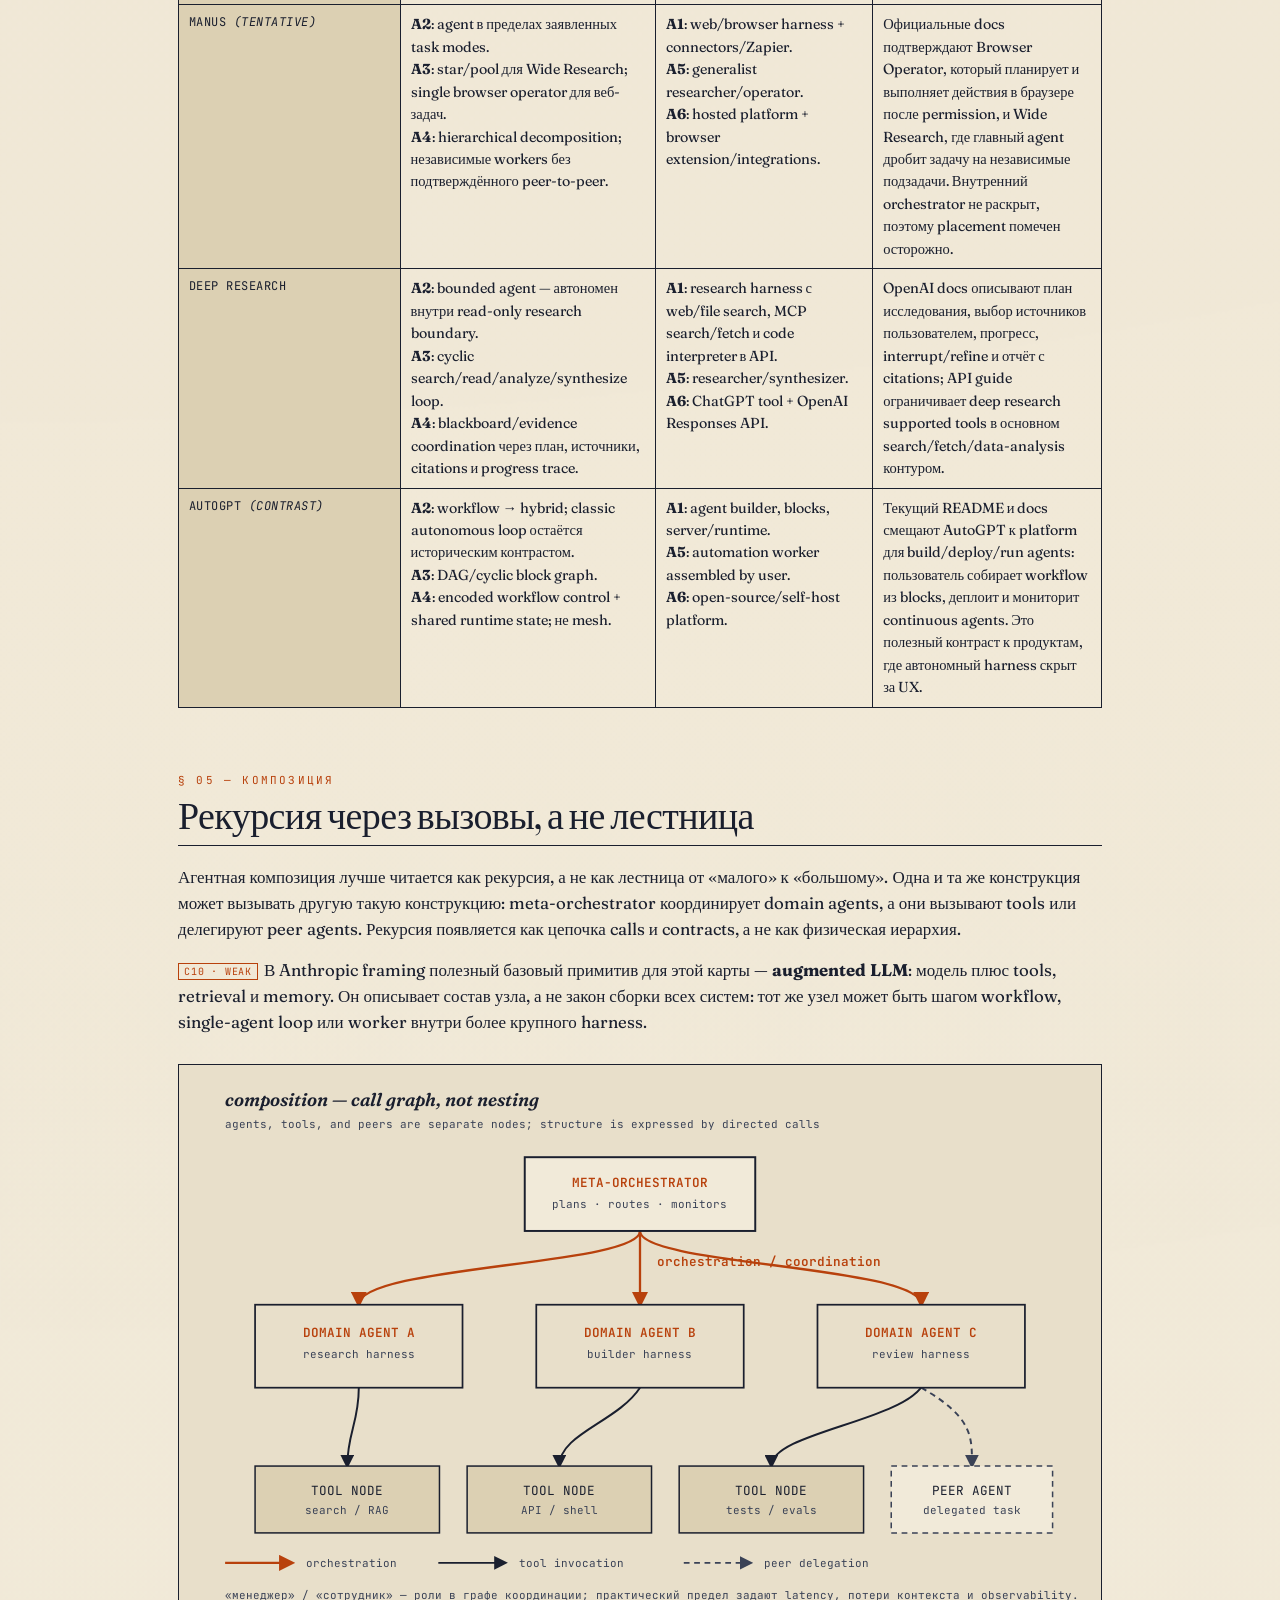
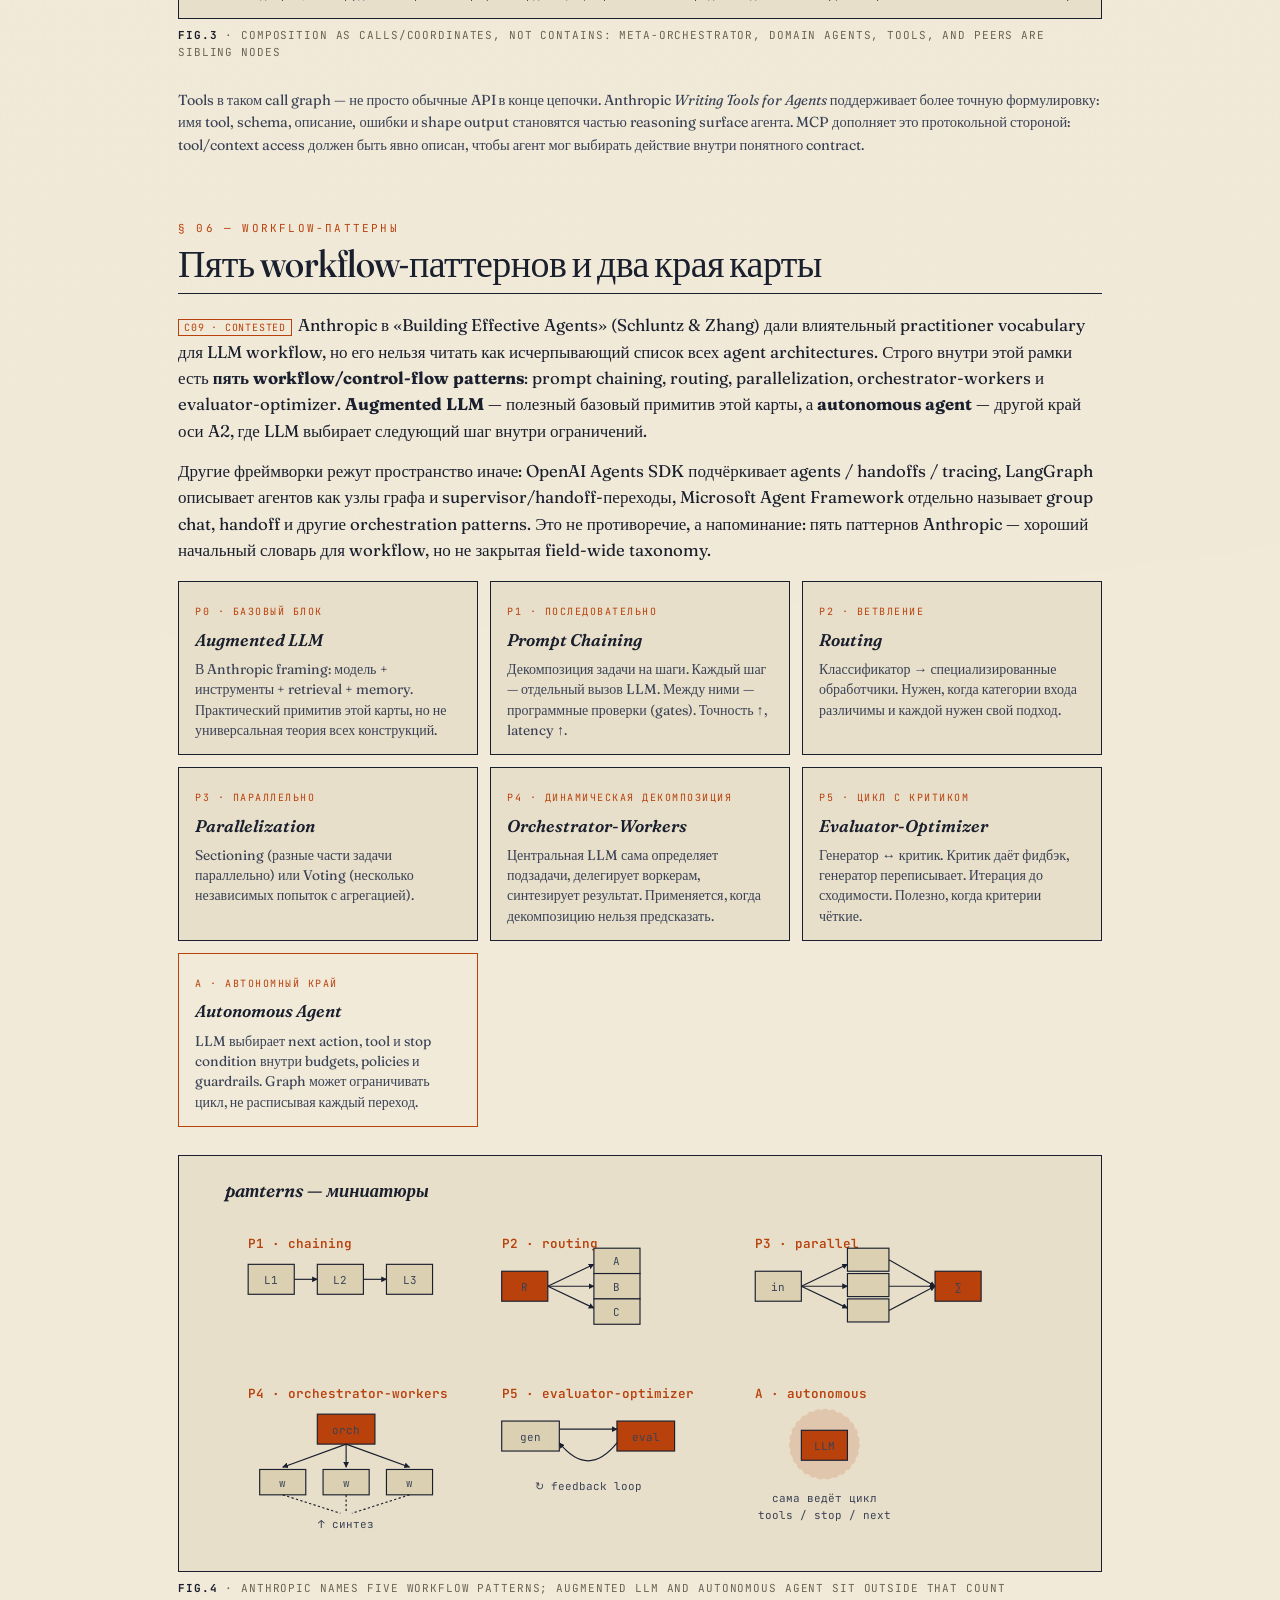
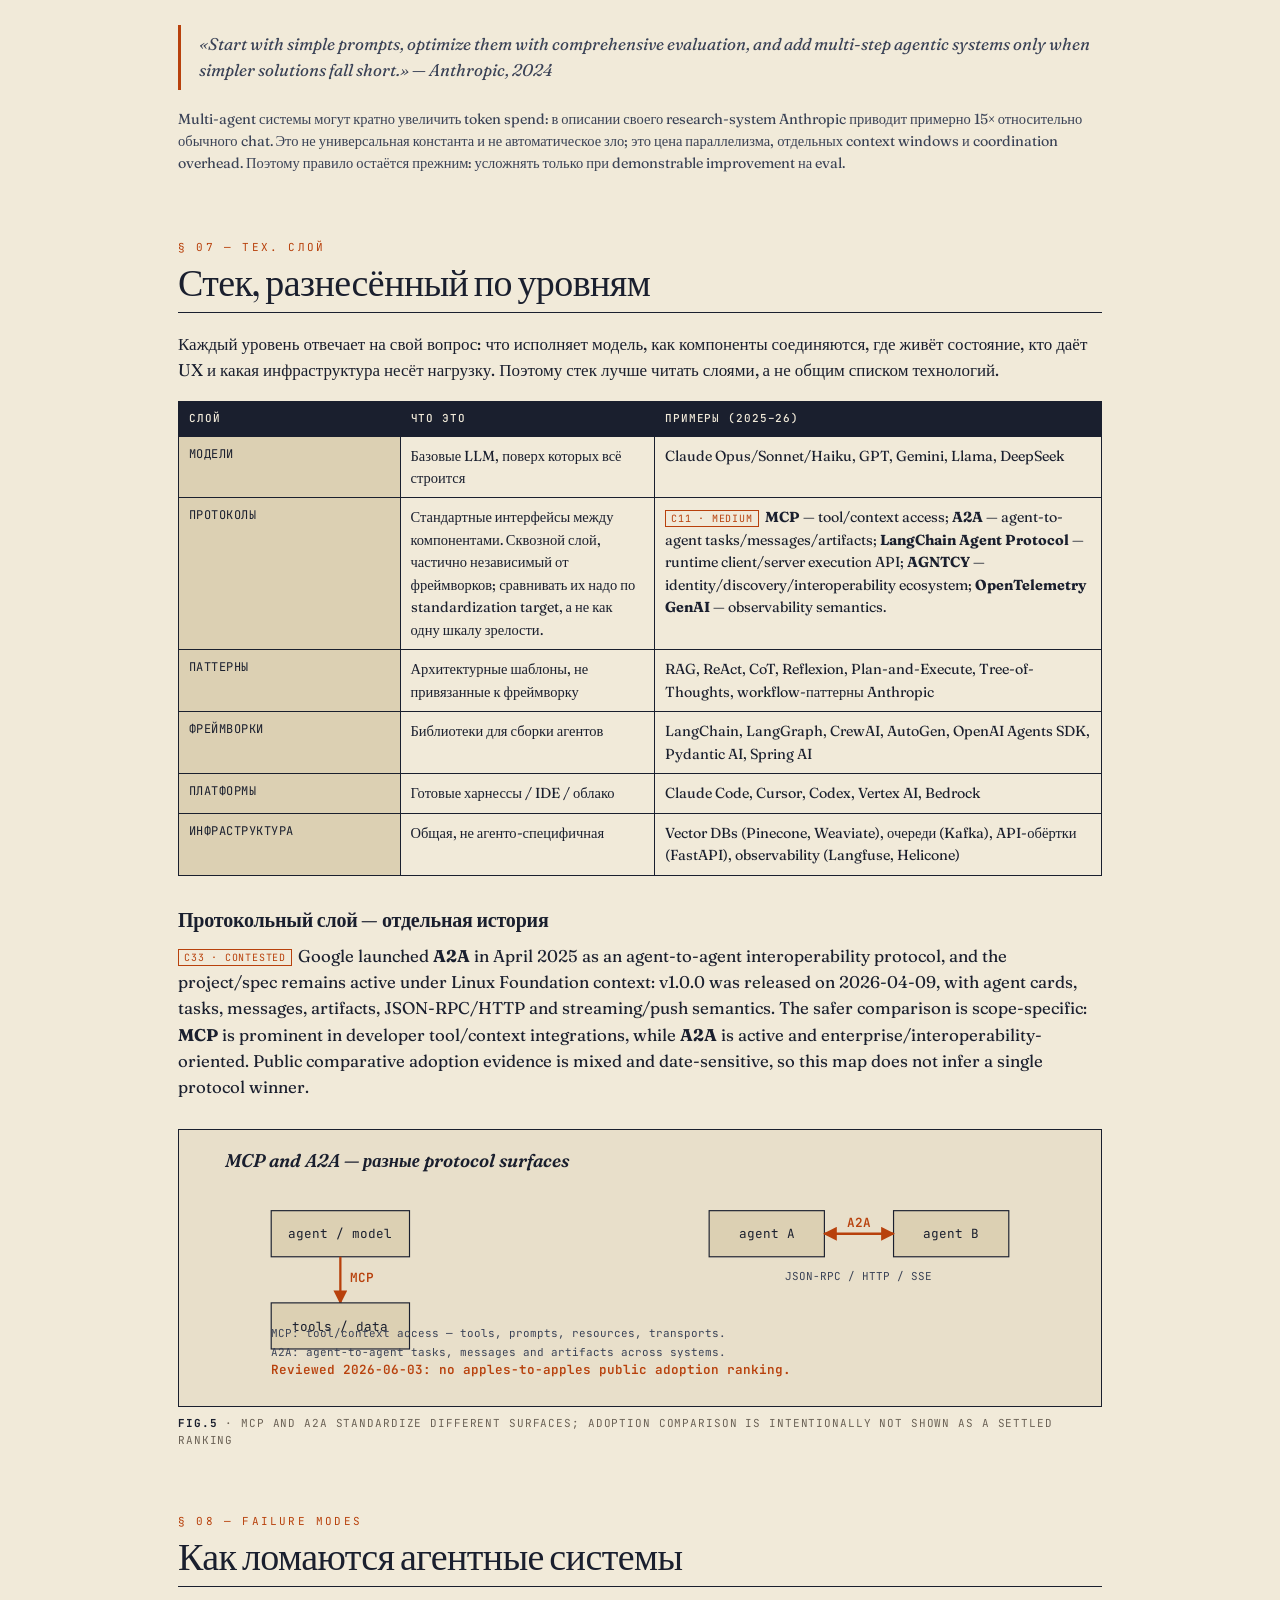
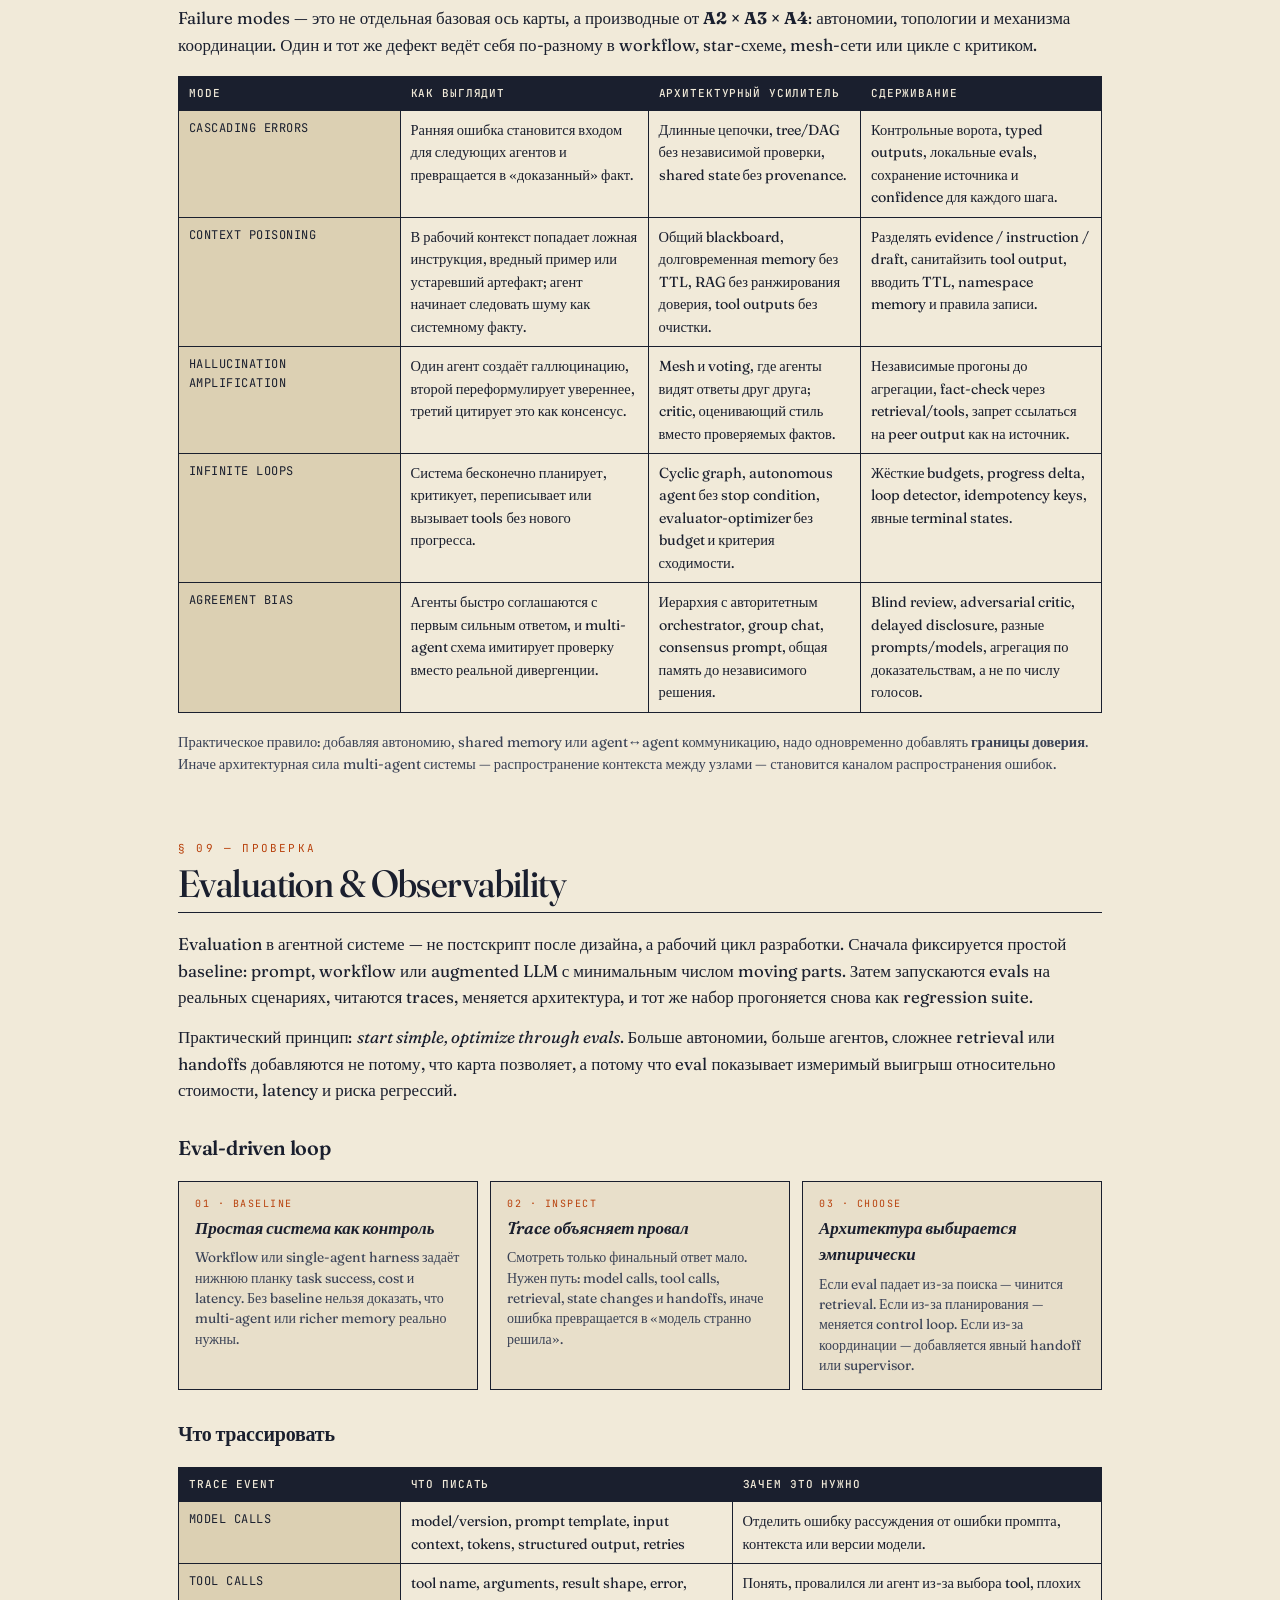
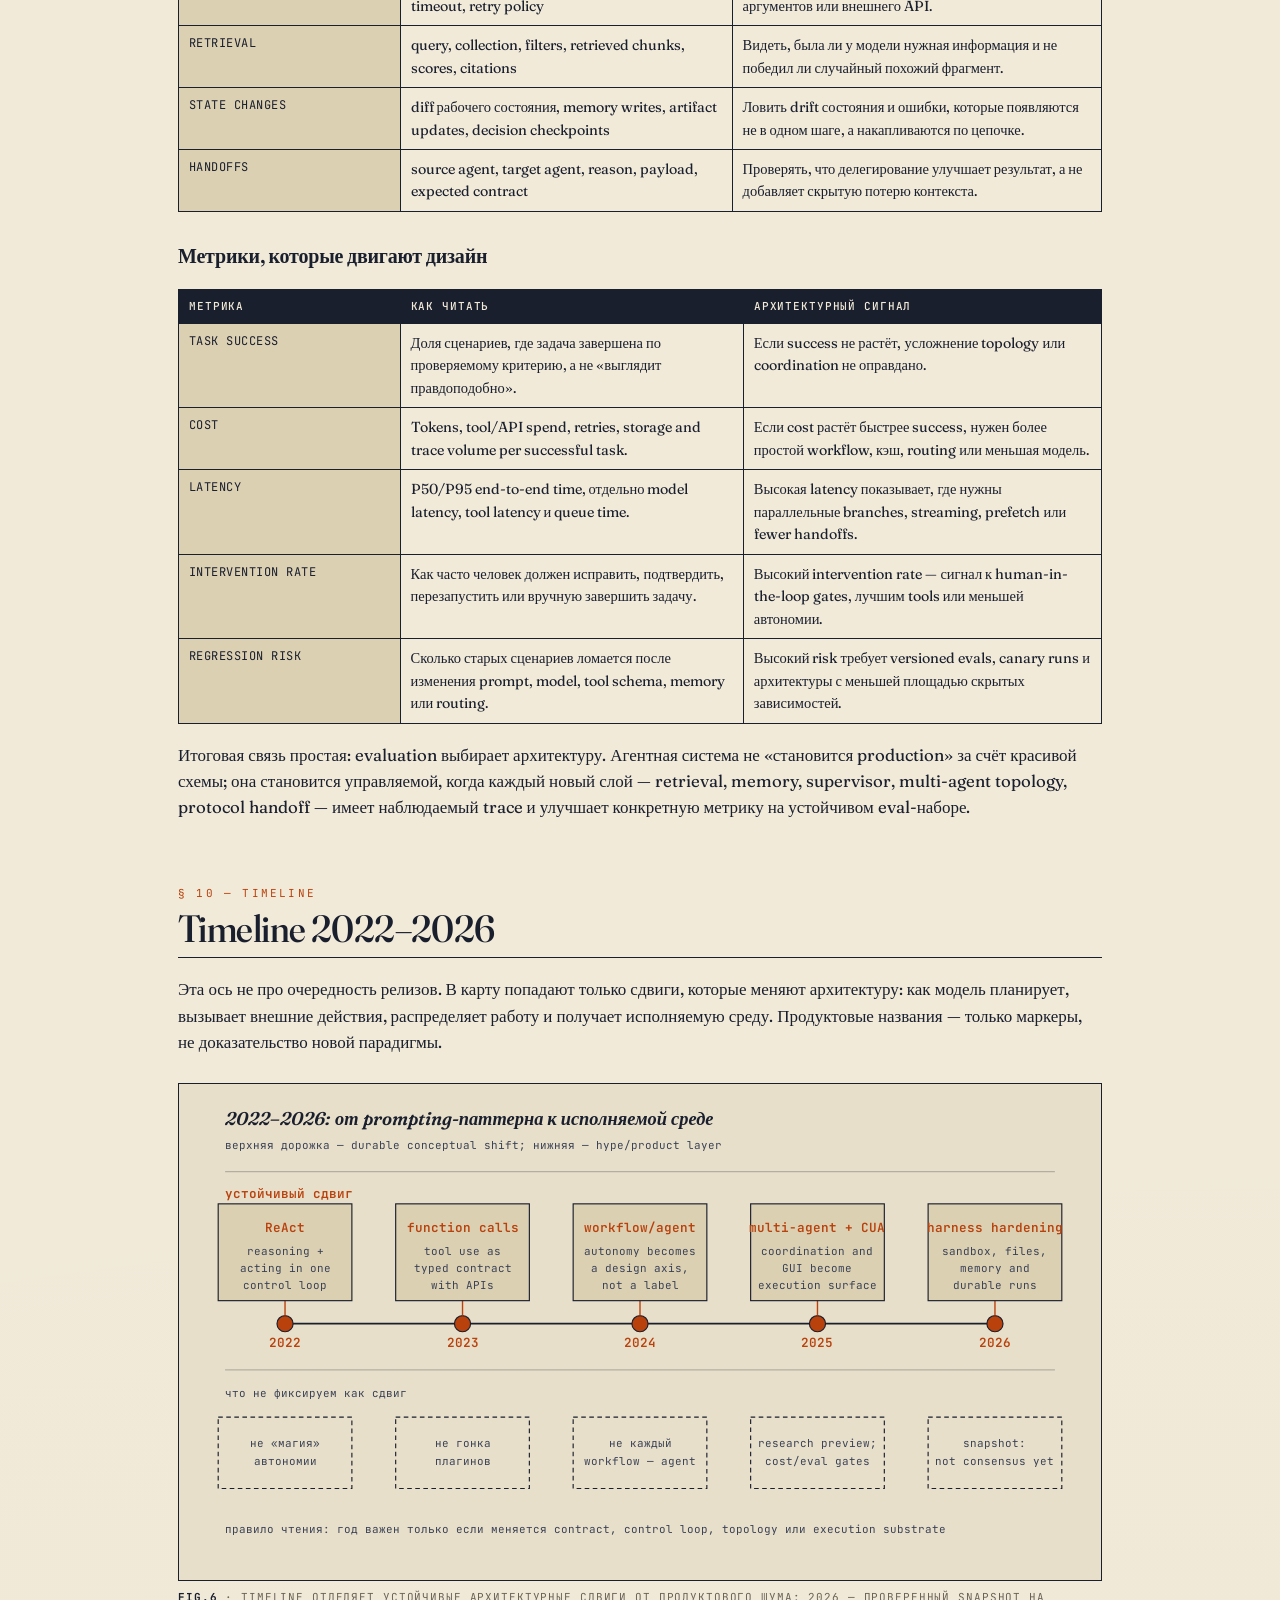
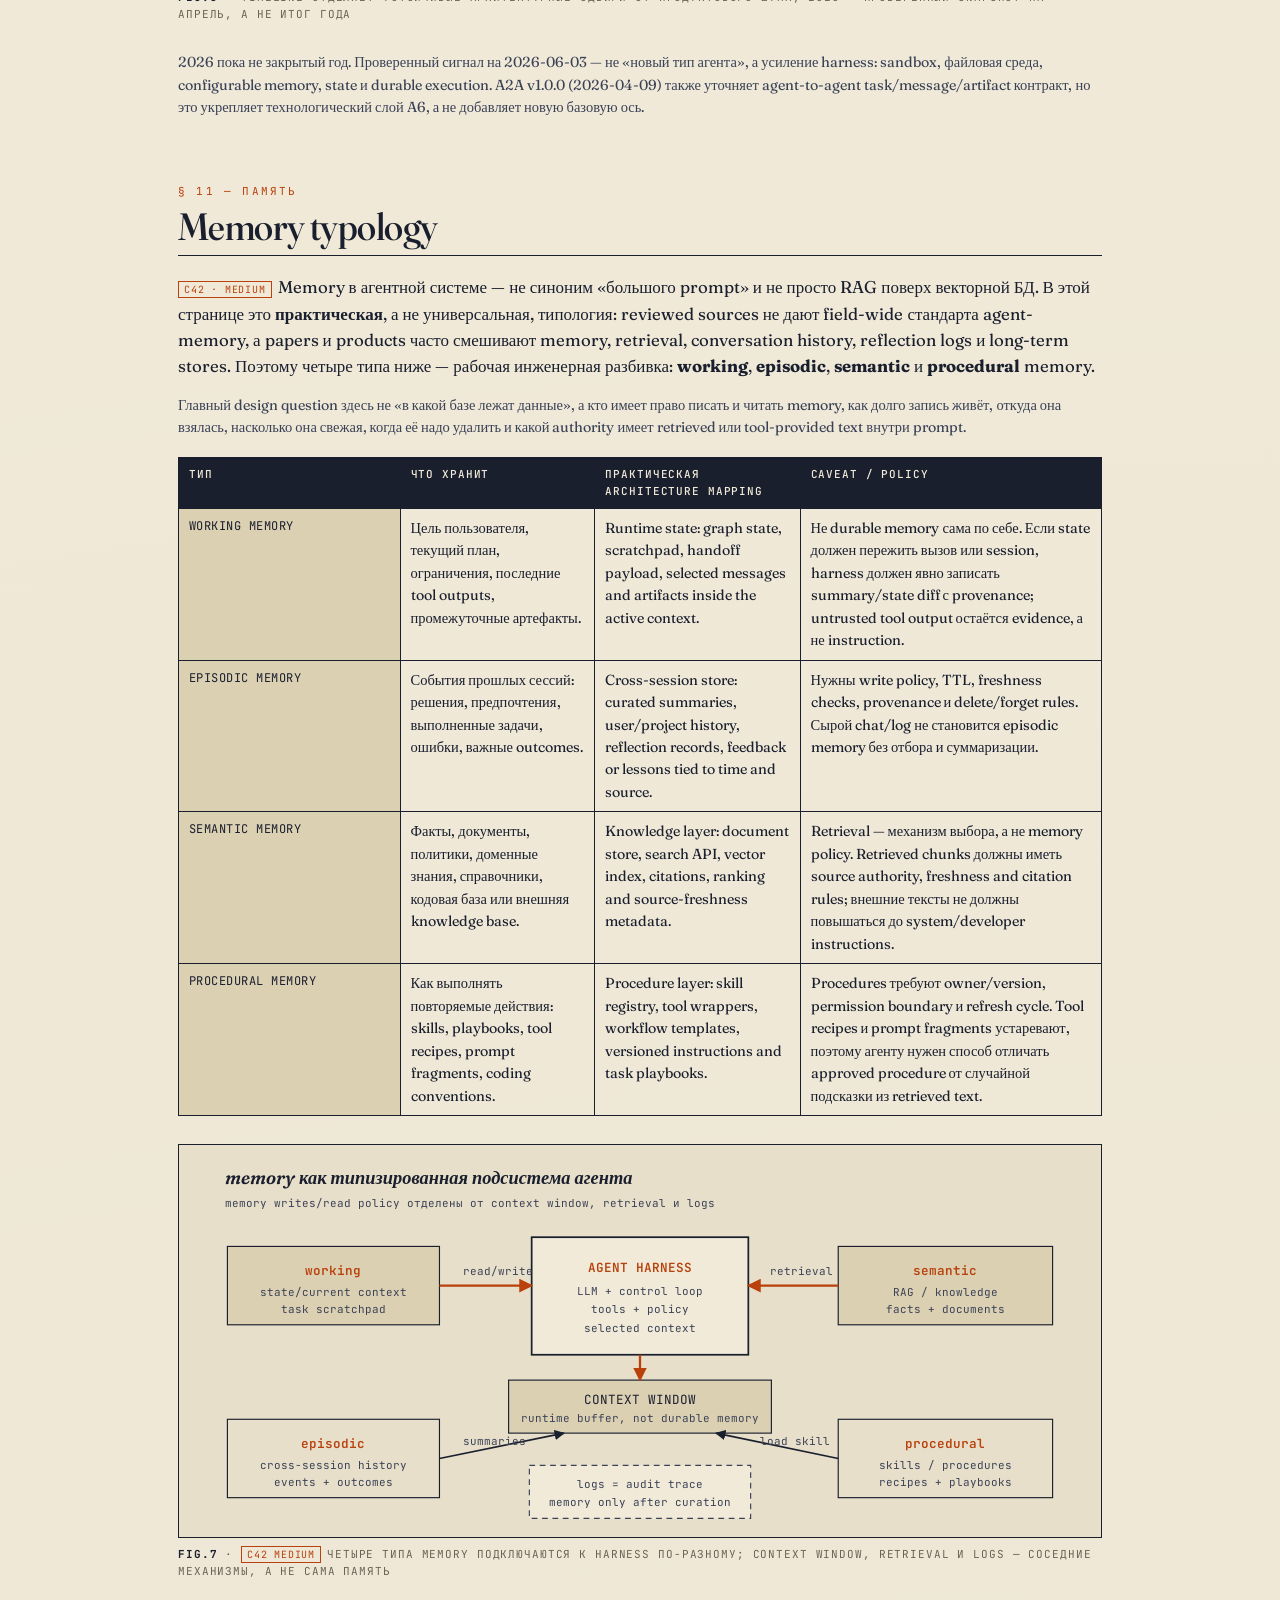
==== commit 4b67e1b6: "Complete memory typology boundaries pass Handoff: next open prompt remains 08 - Failure modes, safet" ====
--- a/index.html
+++ b/index.html
@@ -970,17 +970,20 @@
 <section>
   <div class="sec-num">§ 11 — память</div>
   <h2>Memory typology</h2>
-  <p>Memory в агентной системе — не синоним «большого prompt» и не просто RAG поверх векторной БД. Это набор разных подсистем с разной длительностью жизни, правилами записи и уровнем доверия. Практическая привязка к архитектуре такая: <b>working memory</b> — это state/current context текущего запуска, <b>semantic memory</b> — RAG/knowledge layer, <b>episodic memory</b> — cross-session history, <b>procedural memory</b> — skills/procedures.</p>
-
-  <table class="stack">
+  <!-- C42 hidden note: MemGPT supports managed memory beyond context; Generative Agents supports memory stream/reflection/planning; Reflexion supports stored feedback/lessons; the local negative finding limits this to a practical page typology, not a universal ontology. -->
+  <p class="claim" data-claim-id="C42" data-claim-type="definition" data-evidence-strength="medium" data-reviewed-date="2026-06-03"><span class="evidence-chip">C42 · medium</span>Memory в агентной системе — не синоним «большого prompt» и не просто RAG поверх векторной БД. В этой странице это <b>практическая</b>, а не универсальная, типология: reviewed sources не дают field-wide стандарта agent-memory, а papers и products часто смешивают memory, retrieval, conversation history, reflection logs и long-term stores. Поэтому четыре типа ниже — рабочая инженерная разбивка: <b>working</b>, <b>episodic</b>, <b>semantic</b> и <b>procedural</b> memory.</p>
+
+  <p class="note">Главный design question здесь не «в какой базе лежат данные», а кто имеет право писать и читать memory, как долго запись живёт, откуда она взялась, насколько она свежая, когда её надо удалить и какой authority имеет retrieved или tool-provided text внутри prompt.</p>
+
+  <table class="stack memory-table memory-type-table">
     <thead>
-      <tr><th>Тип</th><th>Что хранит</th><th>Где живёт в architecture</th><th>Как использует агент</th></tr>
+      <tr><th>Тип</th><th>Что хранит</th><th>Практическая architecture mapping</th><th>Caveat / policy</th></tr>
     </thead>
     <tbody>
-      <tr><td>Working memory</td><td>Цель пользователя, текущий план, ограничения, последние tool outputs, промежуточные артефакты.</td><td>State/current context: graph state, scratchpad, selected messages inside the context window.</td><td>Держит фокус текущей задачи, передаёт handoff payload, помогает выбрать next action без повторного поиска.</td></tr>
-      <tr><td>Episodic memory</td><td>События прошлых сессий: решения, предпочтения, выполненные задачи, ошибки, важные outcomes.</td><td>Cross-session history: долговременное хранилище с write policy, TTL, provenance и правом забывания.</td><td>Восстанавливает проектный контекст, не заставляет пользователя повторять уже известное, поддерживает персонализацию.</td></tr>
-      <tr><td>Semantic memory</td><td>Факты, документы, политики, доменные знания, справочники, кодовая база или внешняя knowledge base.</td><td>RAG/knowledge layer: индекс, search API, vector store, citations, ranking and freshness rules.</td><td>Достаёт проверяемые знания в момент задачи; модель видит не всю базу, а retrieved evidence в context window.</td></tr>
-      <tr><td>Procedural memory</td><td>Как выполнять повторяемые действия: skills, playbooks, tool recipes, prompt fragments, coding conventions.</td><td>Skills/procedures: skill registry, tool wrappers, workflow templates, system/developer instructions.</td><td>Снижает вариативность исполнения: агент выбирает известную процедуру вместо повторного изобретения плана.</td></tr>
+      <tr><td>Working memory</td><td>Цель пользователя, текущий план, ограничения, последние tool outputs, промежуточные артефакты.</td><td>Runtime state: graph state, scratchpad, handoff payload, selected messages and artifacts inside the active context.</td><td>Не durable memory сама по себе. Если state должен пережить вызов или session, harness должен явно записать summary/state diff с provenance; untrusted tool output остаётся evidence, а не instruction.</td></tr>
+      <tr><td>Episodic memory</td><td>События прошлых сессий: решения, предпочтения, выполненные задачи, ошибки, важные outcomes.</td><td>Cross-session store: curated summaries, user/project history, reflection records, feedback or lessons tied to time and source.</td><td>Нужны write policy, TTL, freshness checks, provenance и delete/forget rules. Сырой chat/log не становится episodic memory без отбора и суммаризации.</td></tr>
+      <tr><td>Semantic memory</td><td>Факты, документы, политики, доменные знания, справочники, кодовая база или внешняя knowledge base.</td><td>Knowledge layer: document store, search API, vector index, citations, ranking and source-freshness metadata.</td><td>Retrieval — механизм выбора, а не memory policy. Retrieved chunks должны иметь source authority, freshness and citation rules; внешние тексты не должны повышаться до system/developer instructions.</td></tr>
+      <tr><td>Procedural memory</td><td>Как выполнять повторяемые действия: skills, playbooks, tool recipes, prompt fragments, coding conventions.</td><td>Procedure layer: skill registry, tool wrappers, workflow templates, versioned instructions and task playbooks.</td><td>Procedures требуют owner/version, permission boundary и refresh cycle. Tool recipes и prompt fragments устаревают, поэтому агенту нужен способ отличать approved procedure от случайной подсказки из retrieved text.</td></tr>
     </tbody>
   </table>
 
@@ -1043,18 +1046,21 @@
       </marker>
     </defs>
   </svg>
-  <figcaption><b>fig.7</b> · четыре типа memory подключаются к harness по-разному; context window, retrieval и logs — соседние механизмы, а не сама память</figcaption>
+  <figcaption><b>fig.7</b> · <span class="evidence-chip">C42 medium</span>четыре типа memory подключаются к harness по-разному; context window, retrieval и logs — соседние механизмы, а не сама память</figcaption>
   </figure>
 
   <h3>Границы терминов</h3>
-  <table class="stack">
+  <!-- C44 hidden note: MemGPT supports explicit context/external-memory management; Writing Tools supports controlled agent-facing surfaces; OpenTelemetry keeps traces/logs as observability artifacts rather than memory by default. -->
+  <p class="claim" data-claim-id="C44" data-claim-type="definition" data-evidence-strength="medium" data-reviewed-date="2026-06-03"><span class="evidence-chip">C44 · medium</span>Context window, retrieval и logs находятся рядом с memory, но не равны ей. Memory начинается там, где harness задаёт read/write policy, TTL или freshness rule, provenance, delete/forget semantics и authority boundaries для retrieved content, tool output и human-authored instructions.</p>
+
+  <table class="stack memory-table memory-boundary-table">
     <thead>
-      <tr><th>Механизм</th><th>Чем является</th><th>Чем не является</th></tr>
+      <tr><th>Механизм</th><th>Чем является</th><th>Граница memory</th></tr>
     </thead>
     <tbody>
-      <tr><td>Context window</td><td>Оперативный буфер модели на один вызов: инструкции, сообщения, retrieved chunks, tool outputs и часть working memory.</td><td>Не долговременная память: после вызова всё исчезает, если harness явно не записал state.</td></tr>
-      <tr><td>Retrieval</td><td>Механизм выбора релевантных фрагментов из semantic/episodic/procedural stores.</td><td>Не память сама по себе: поиск не решает, что хранить, когда обновлять и чему доверять.</td></tr>
-      <tr><td>Logs</td><td>Сырой trace для observability: model calls, tool calls, errors, timings, state diffs.</td><td>Не agent memory по умолчанию: лог становится episodic memory только после отбора, суммаризации и записи с provenance.</td></tr>
+      <tr><td>Context window</td><td>Оперативный буфер модели на один вызов: инструкции, сообщения, retrieved chunks, tool outputs и часть working memory.</td><td>Не долговременная память: после вызова всё исчезает, если harness явно не записал state или summary с provenance и TTL.</td></tr>
+      <tr><td>Retrieval</td><td>Механизм выбора релевантных фрагментов из semantic/episodic/procedural stores.</td><td>Не memory policy: поиск не решает, что хранить, когда обновлять, чему доверять и какие retrieved instructions имеют authority.</td></tr>
+      <tr><td>Logs</td><td>Сырой trace для observability: model calls, tool calls, errors, timings, state diffs.</td><td>Не agent memory по умолчанию: лог становится episodic memory только после отбора, суммаризации, redaction и записи с provenance/delete rules.</td></tr>
     </tbody>
   </table>
 
--- a/assets/styles.css
+++ b/assets/styles.css
@@ -184,6 +184,58 @@
   @media(max-width:560px){
     .stack td:first-child{width:32%;font-size:11px}
     .stack td,.stack th{padding:6px 7px;font-size:13px}
+  }
+  @media(max-width:640px){
+    .memory-table{
+      border:0;
+      display:block;
+    }
+    .memory-table thead{
+      display:none;
+    }
+    .memory-table tbody,
+    .memory-table tr,
+    .memory-table td{
+      display:block;
+      width:100%;
+    }
+    .memory-table tr{
+      border:1px solid var(--ink);
+      margin:0 0 10px;
+      background:var(--paper-2);
+    }
+    .memory-table td{
+      border:0;
+      border-top:1px solid rgba(26,31,46,.28);
+      padding:8px 9px;
+    }
+    .memory-table td:first-child{
+      border-top:0;
+      background:var(--ink);
+      color:var(--paper);
+      font-size:11px;
+      width:100%;
+    }
+    .memory-table td::before{
+      content:"";
+      display:block;
+      font-family:"JetBrains Mono",monospace;
+      font-size:10px;
+      letter-spacing:.08em;
+      text-transform:uppercase;
+      color:var(--accent);
+      margin-bottom:3px;
+    }
+    .memory-table td:first-child::before{
+      color:var(--paper-3);
+    }
+    .memory-type-table td:nth-child(1)::before{content:"Тип"}
+    .memory-type-table td:nth-child(2)::before{content:"Что хранит"}
+    .memory-type-table td:nth-child(3)::before{content:"Mapping"}
+    .memory-type-table td:nth-child(4)::before{content:"Caveat / policy"}
+    .memory-boundary-table td:nth-child(1)::before{content:"Механизм"}
+    .memory-boundary-table td:nth-child(2)::before{content:"Чем является"}
+    .memory-boundary-table td:nth-child(3)::before{content:"Граница memory"}
   }
 
   /* Real systems map */
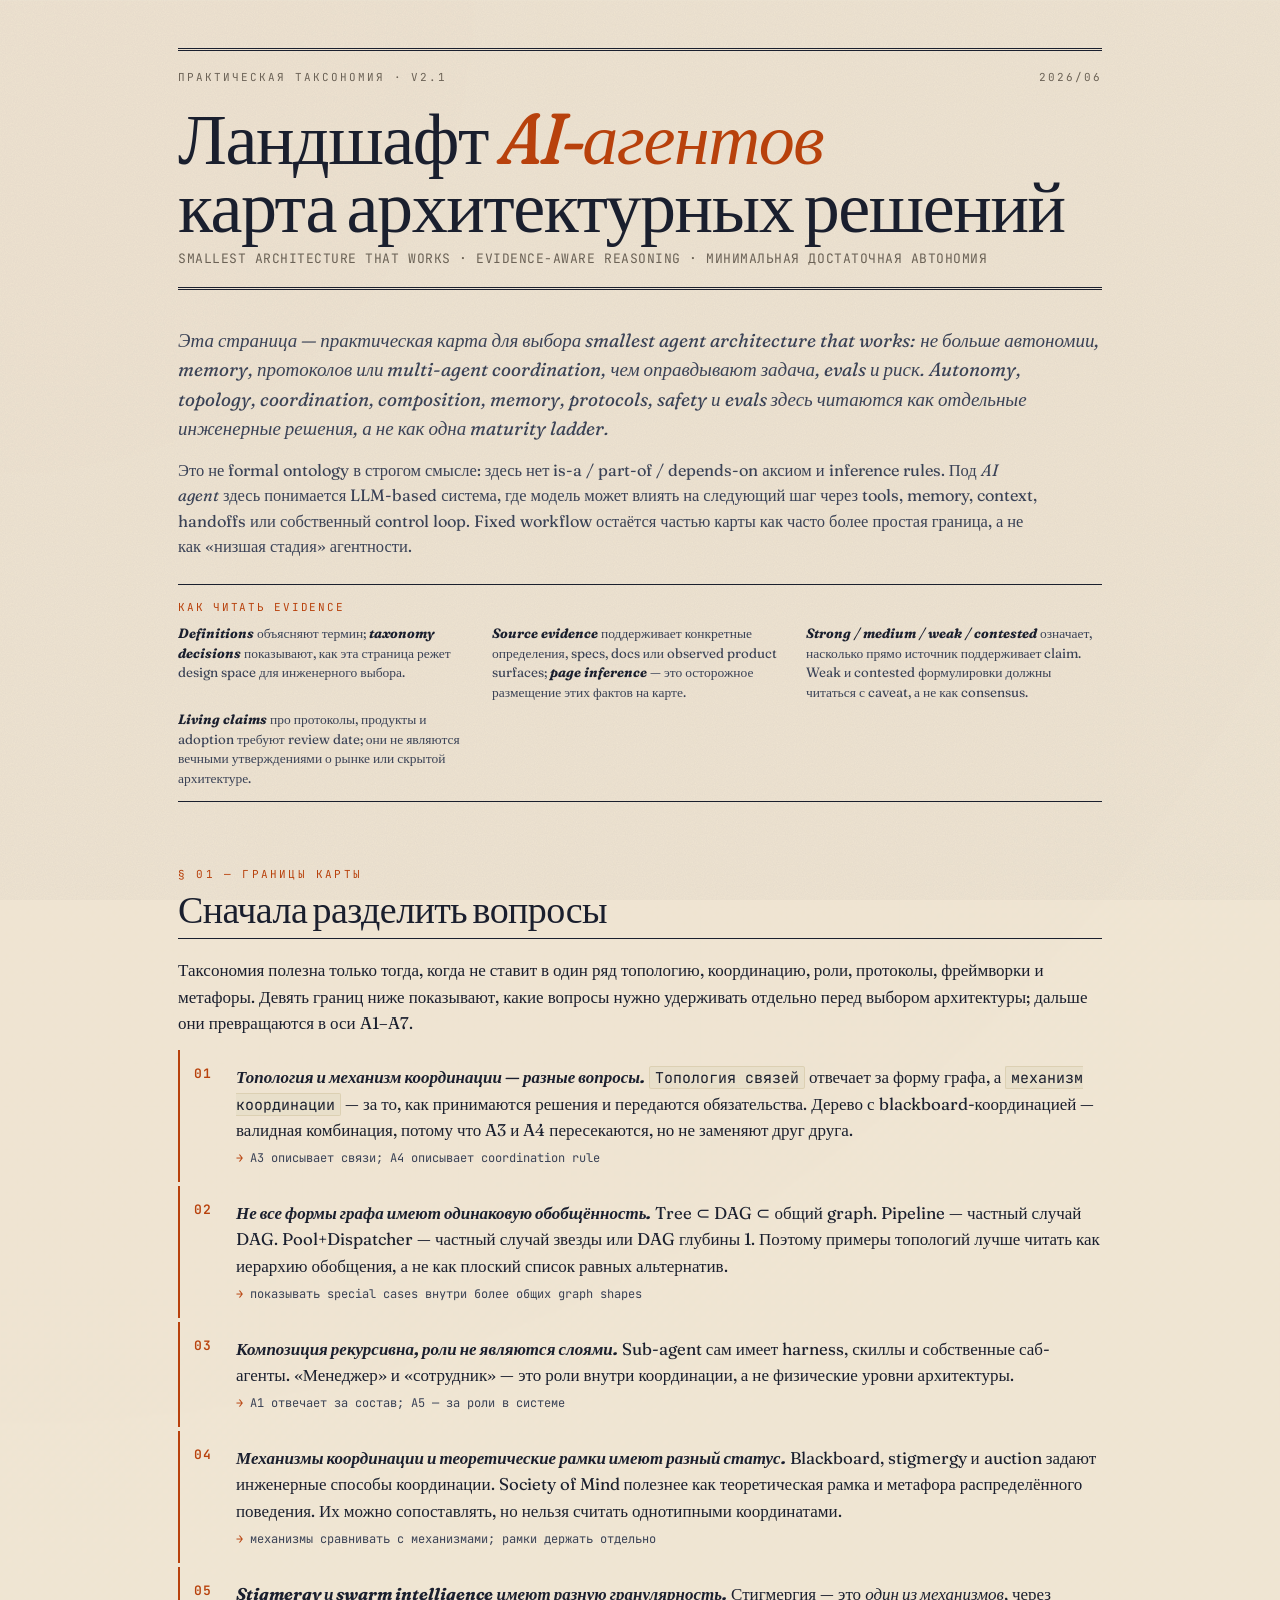
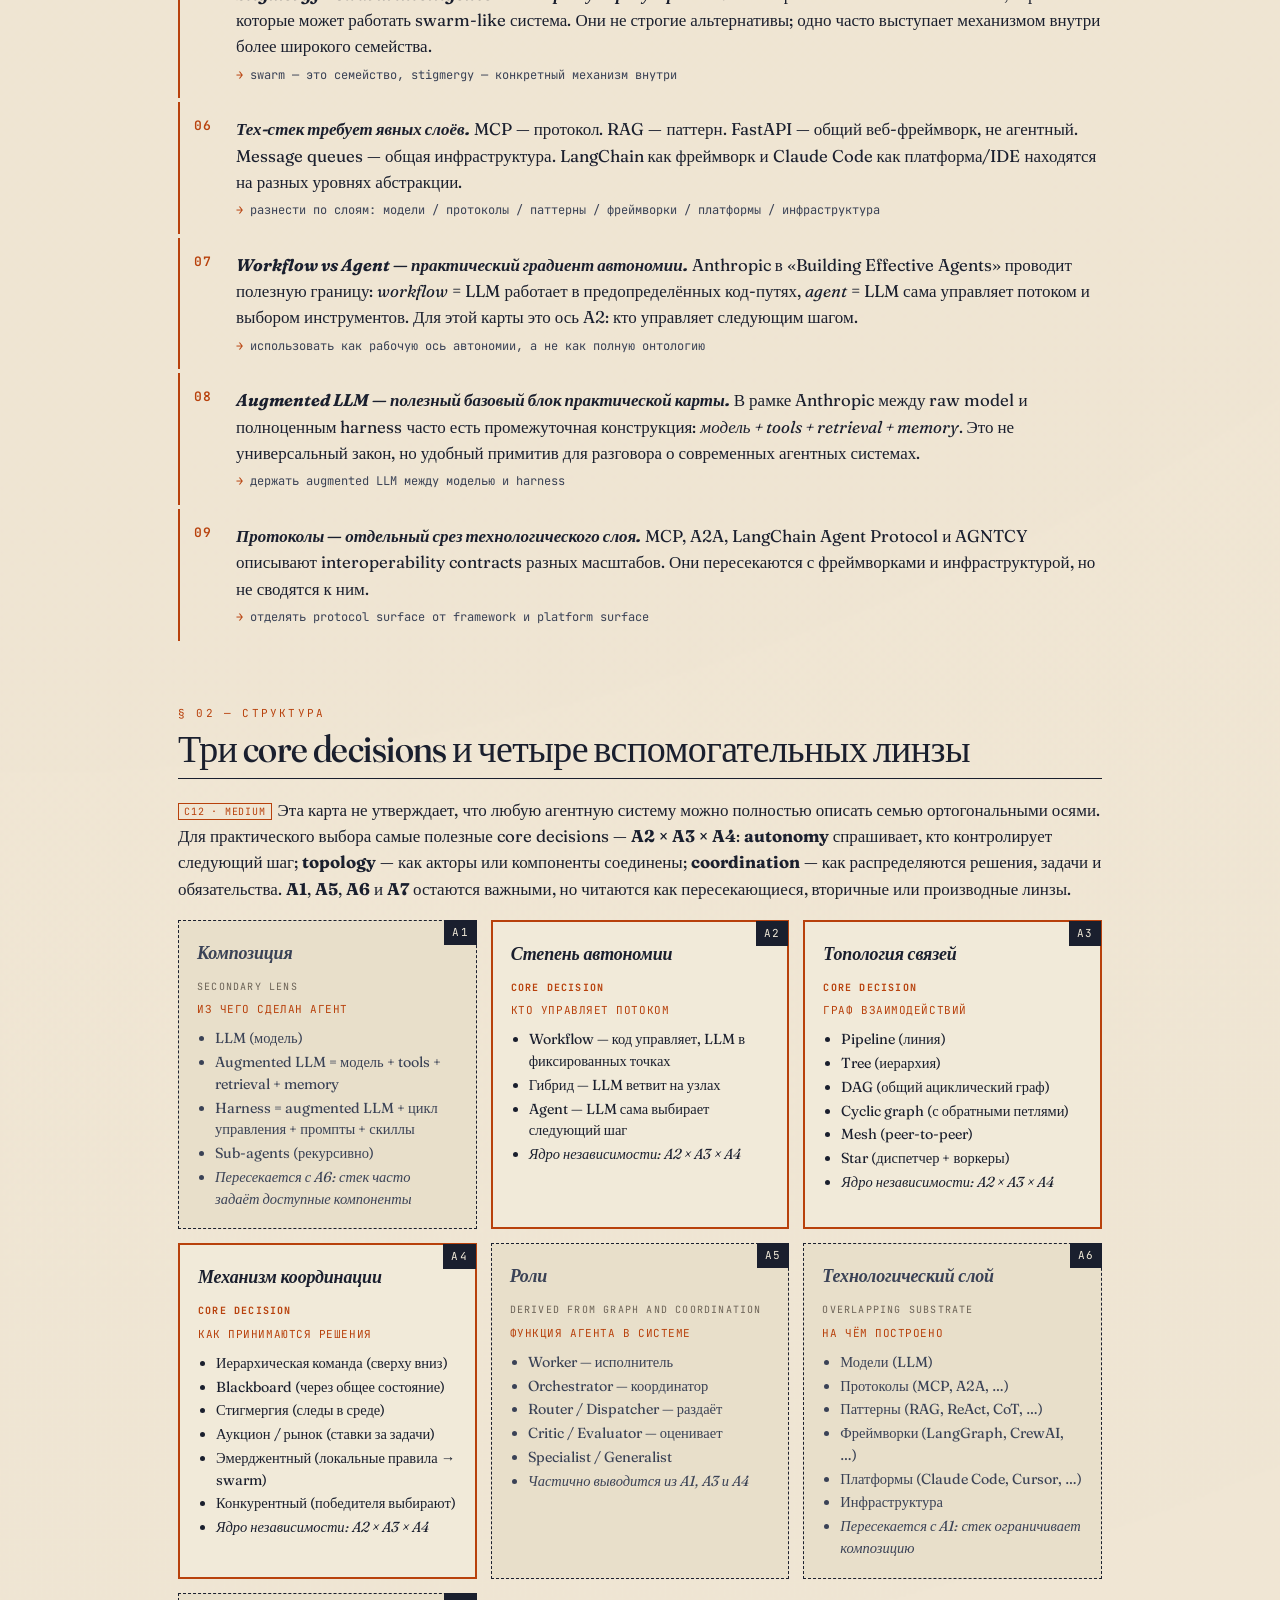
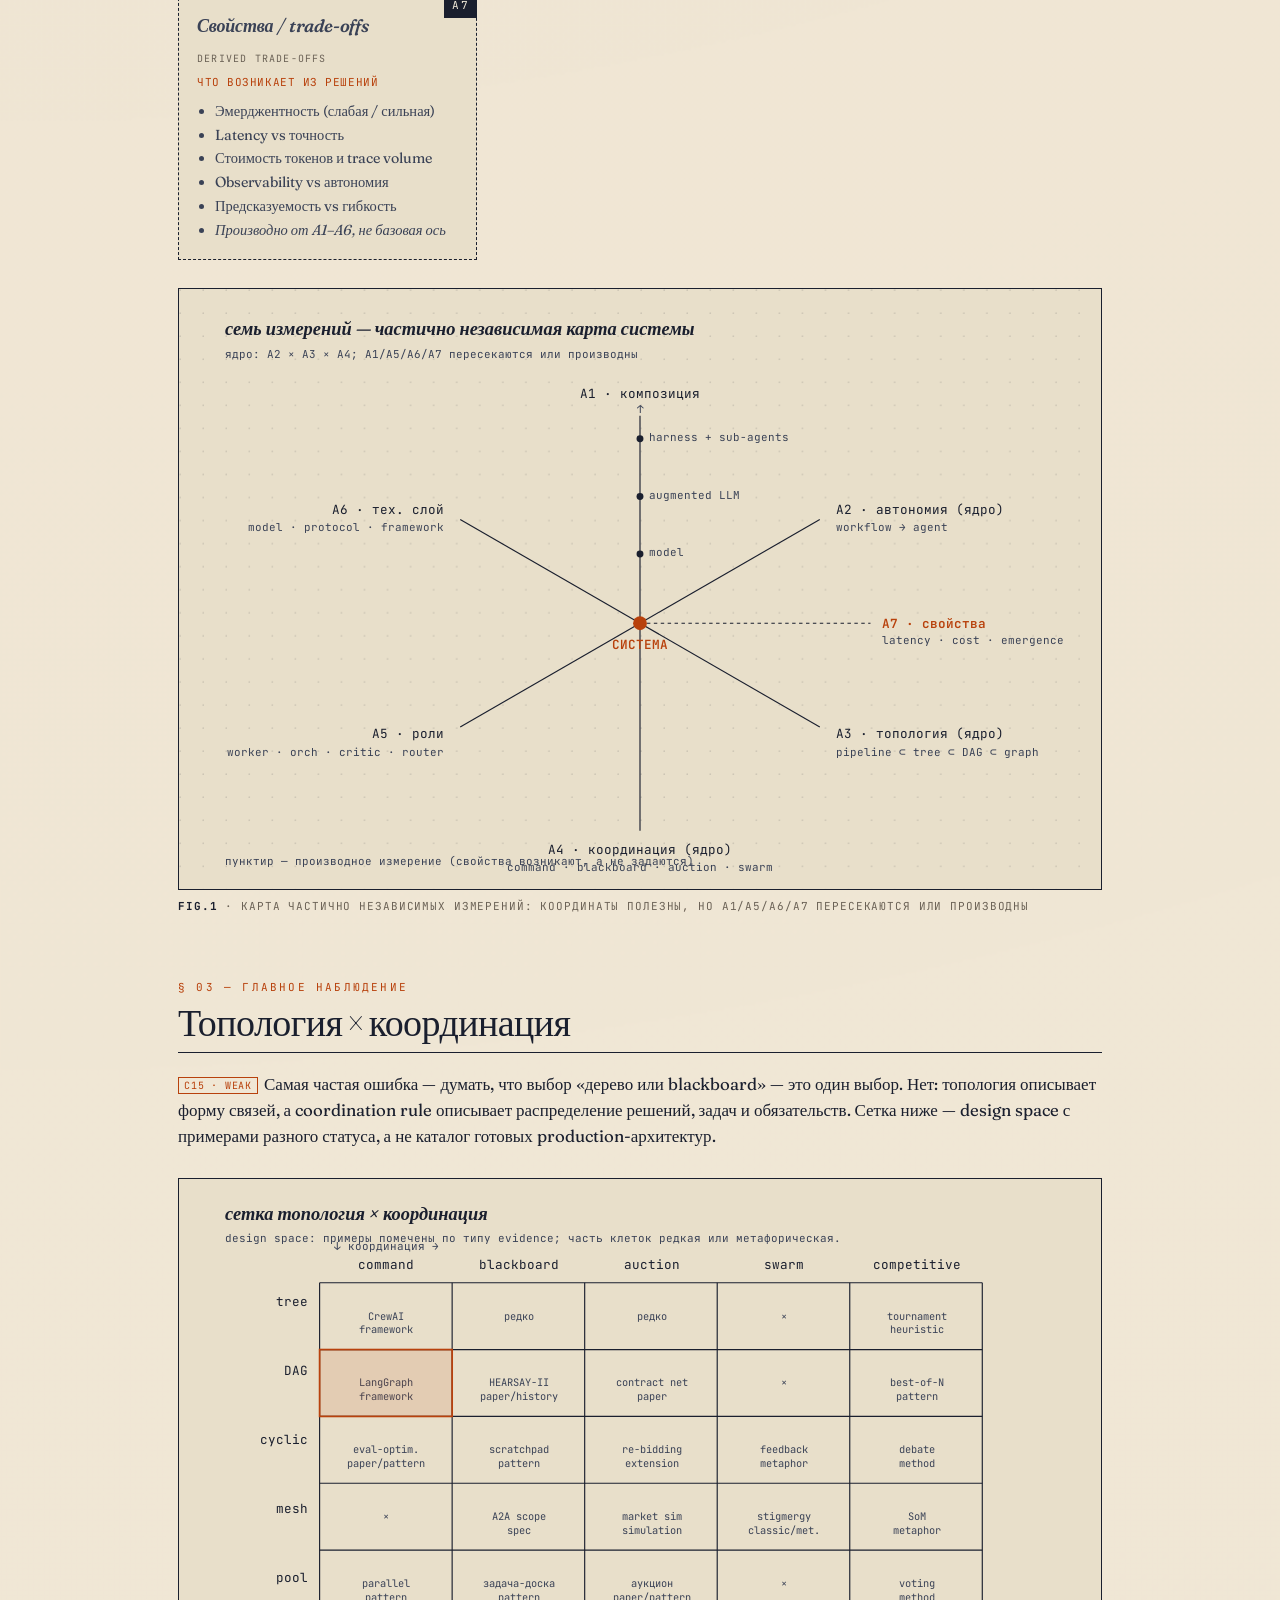
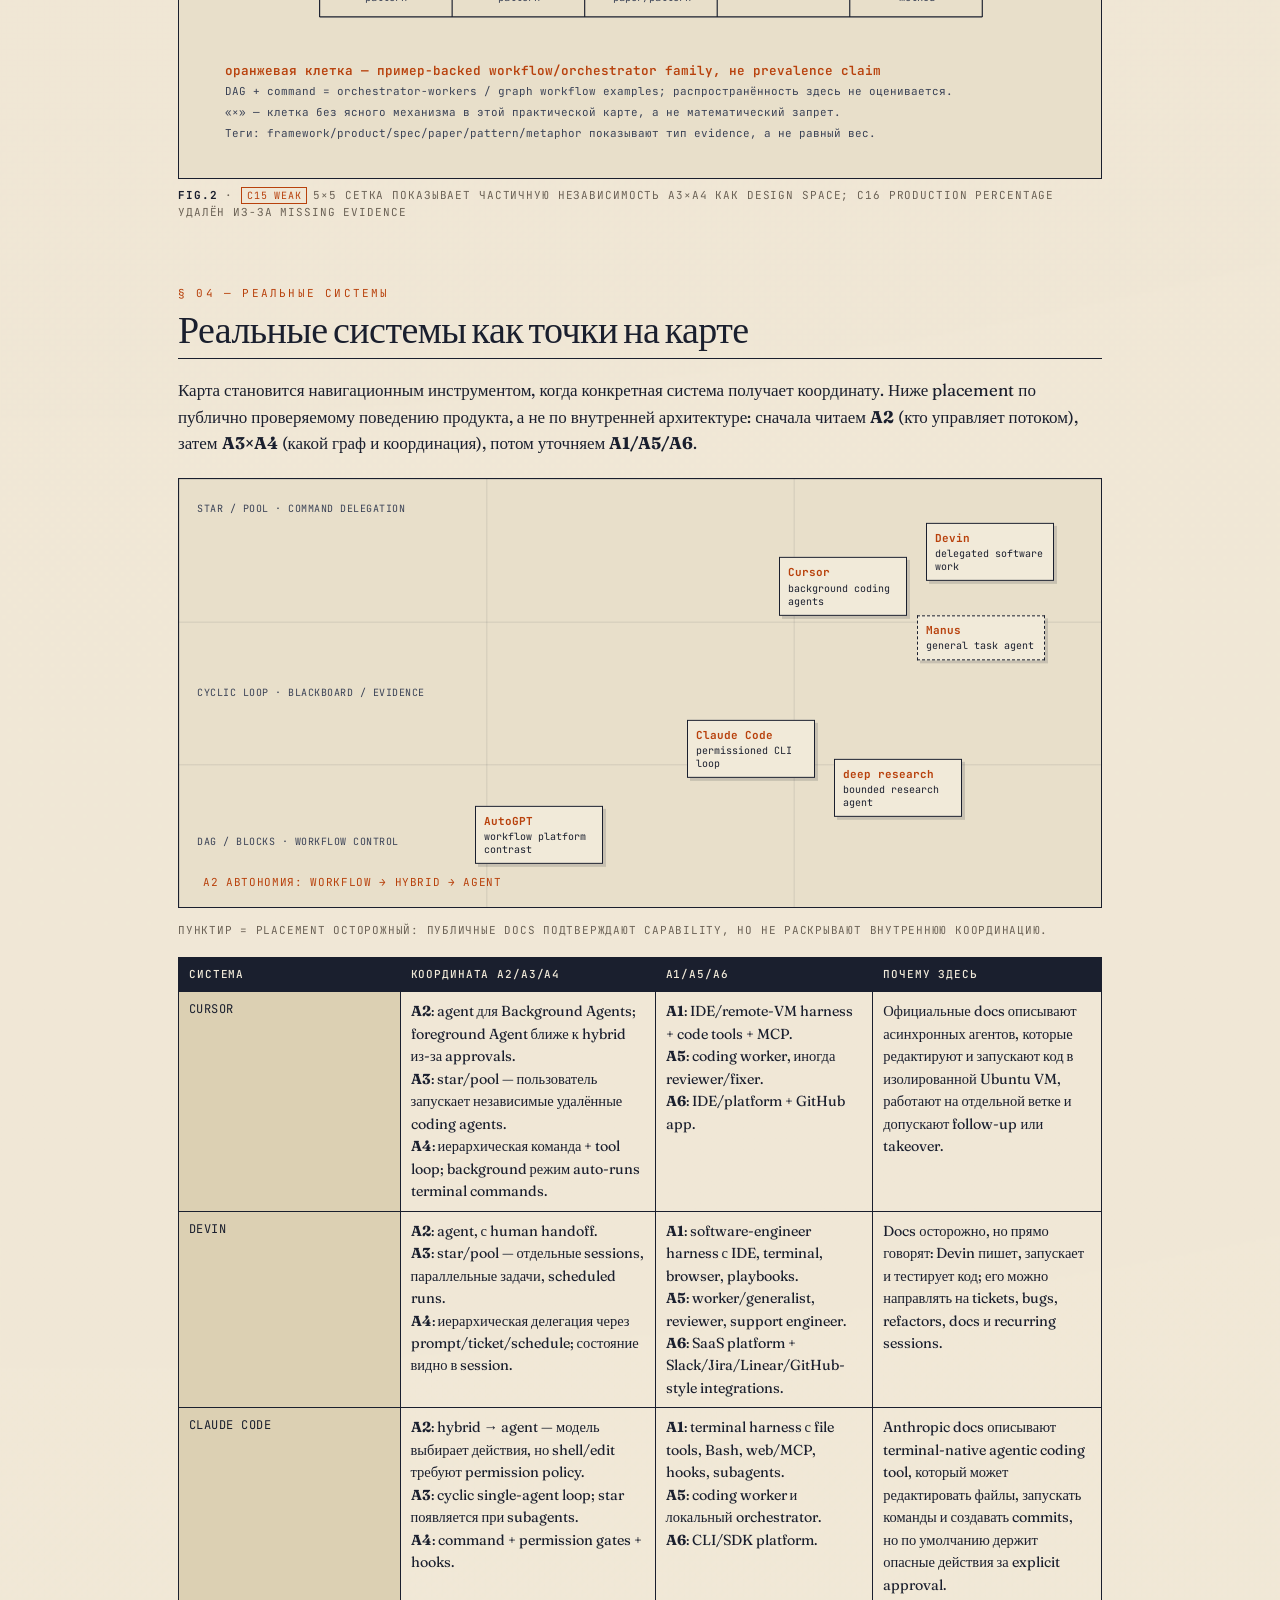
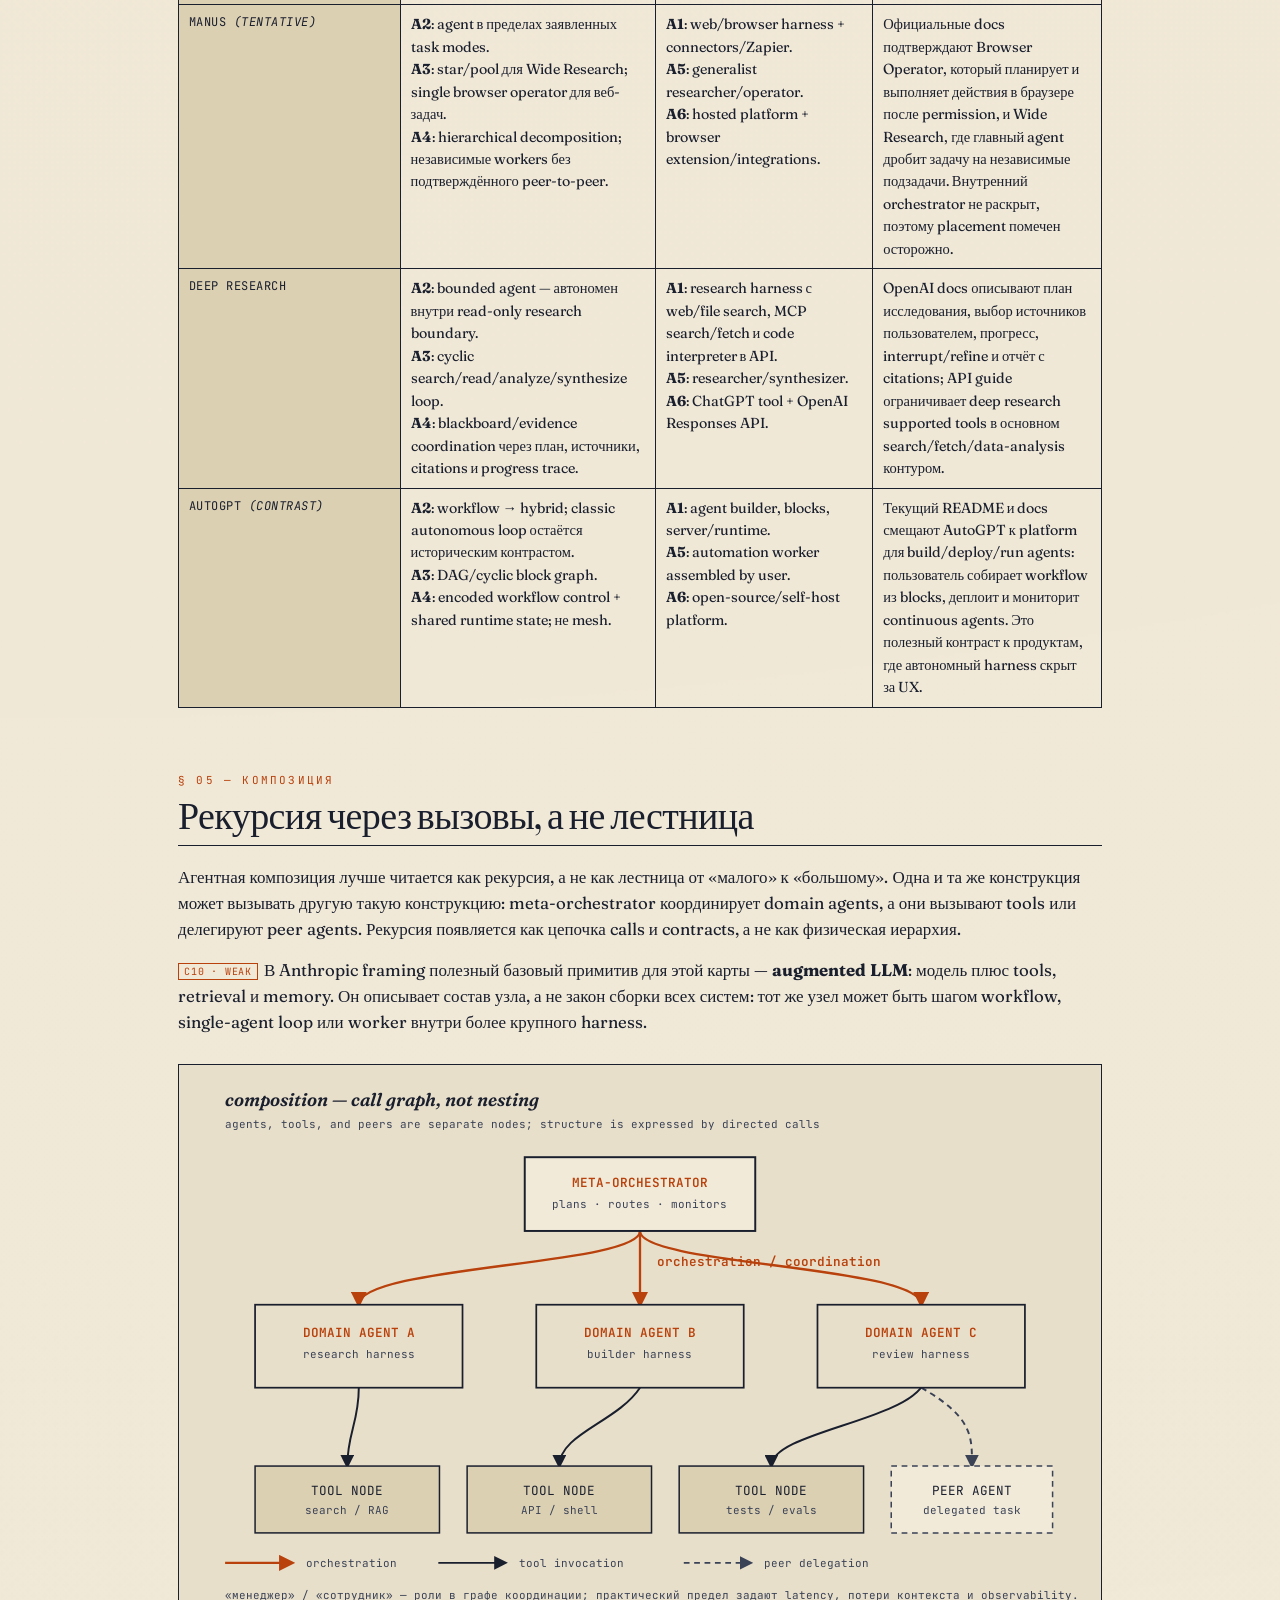
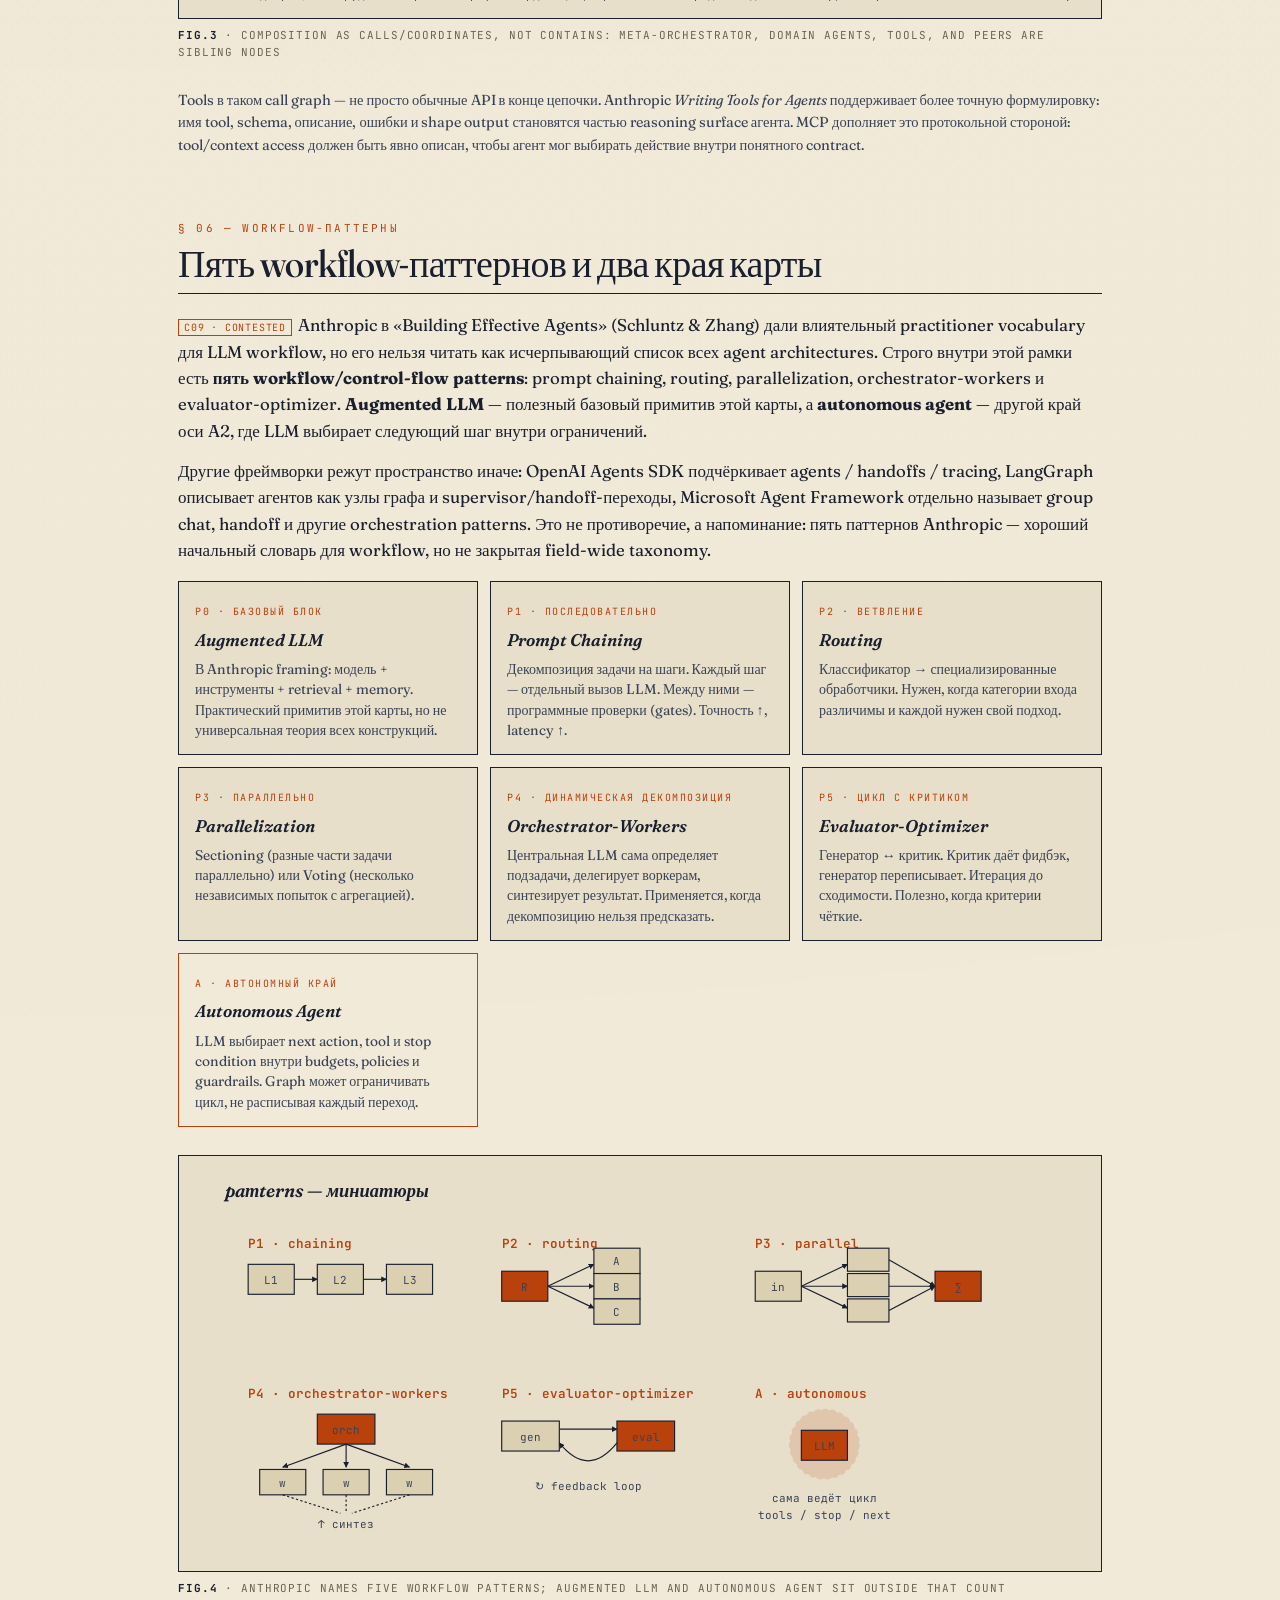
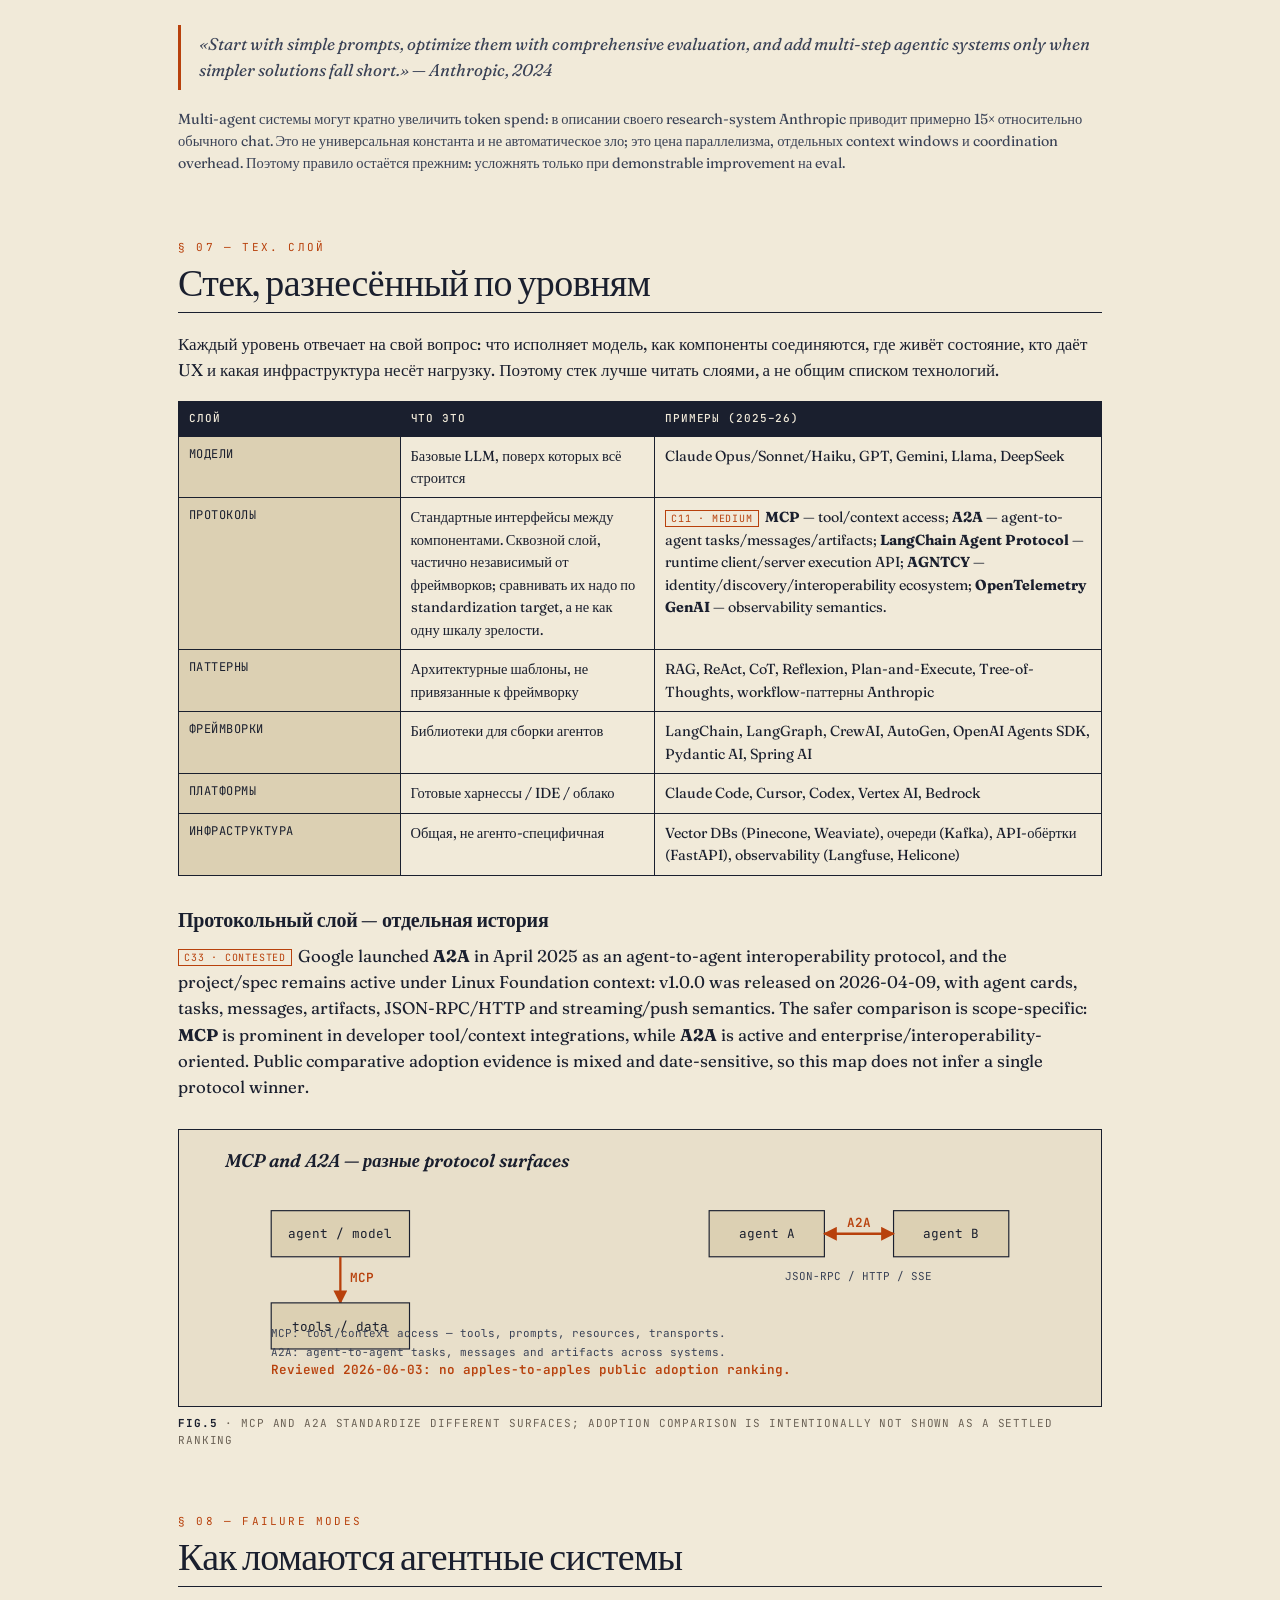
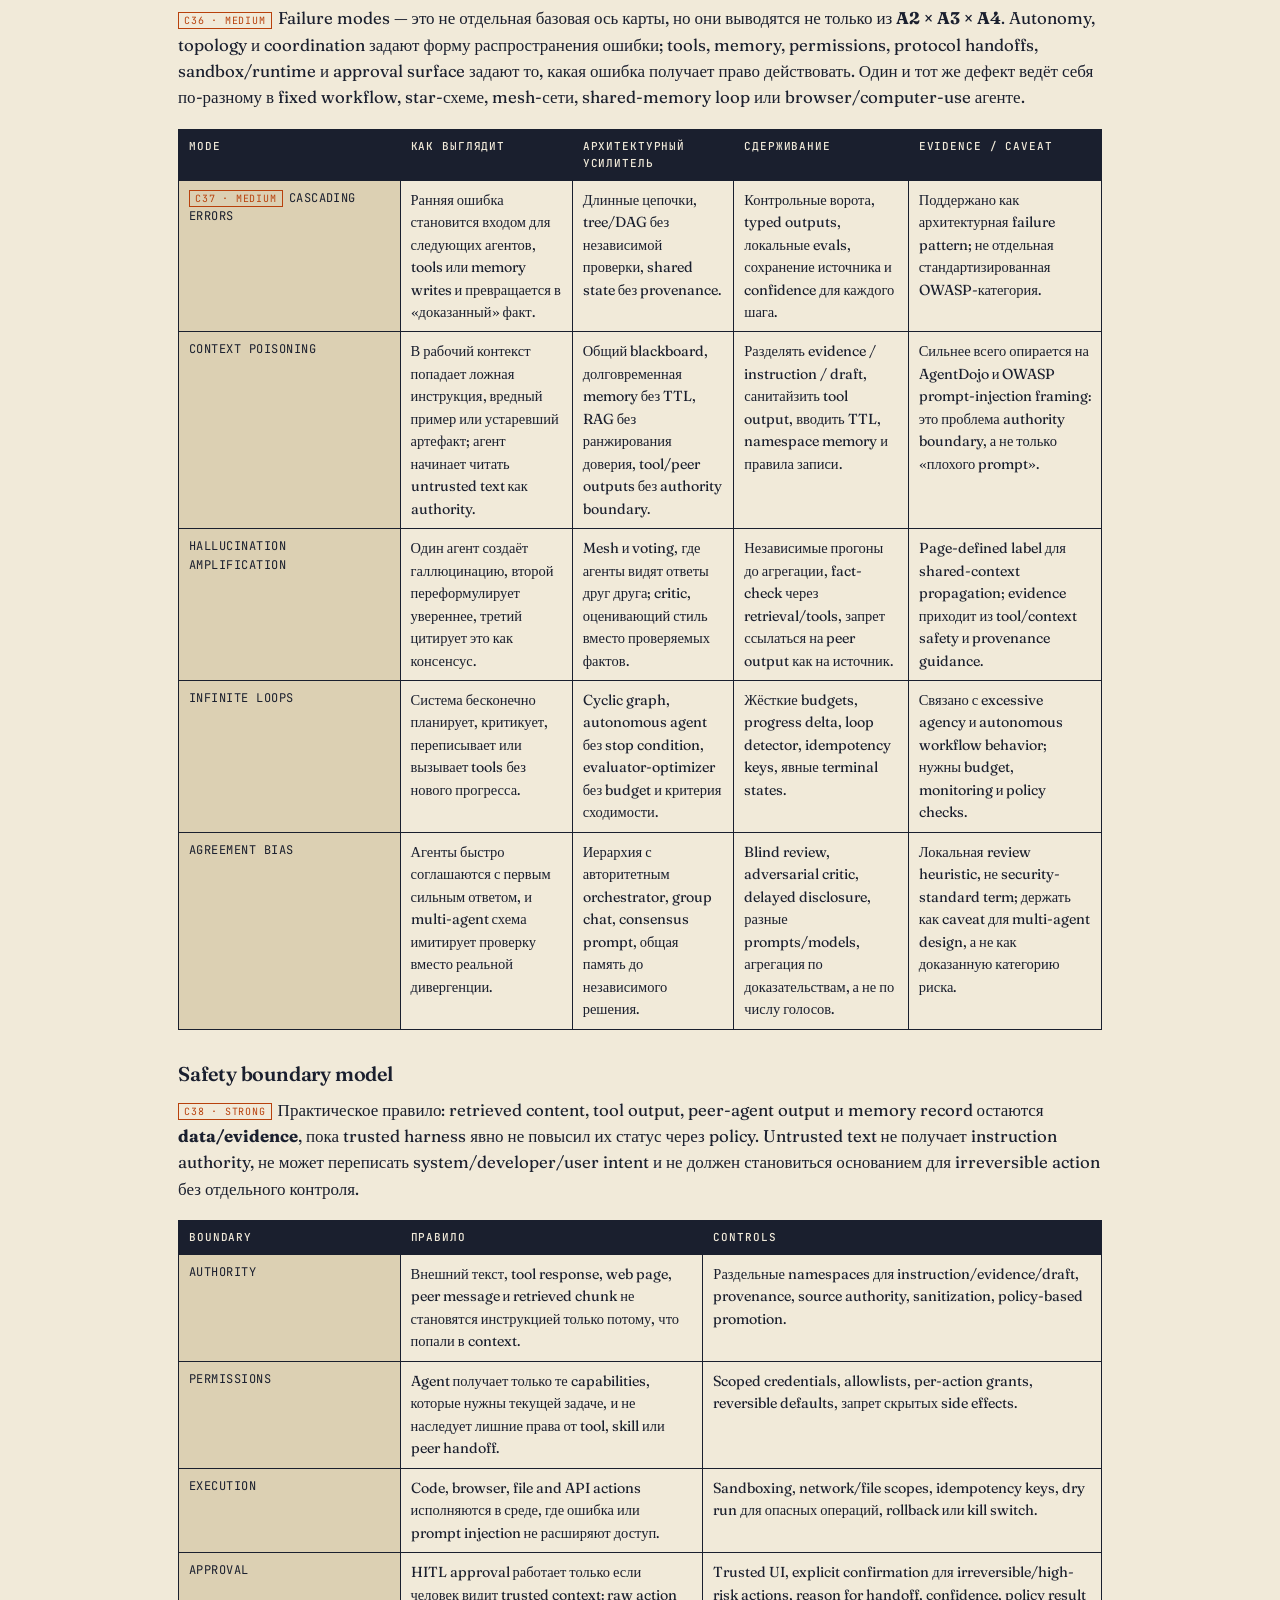
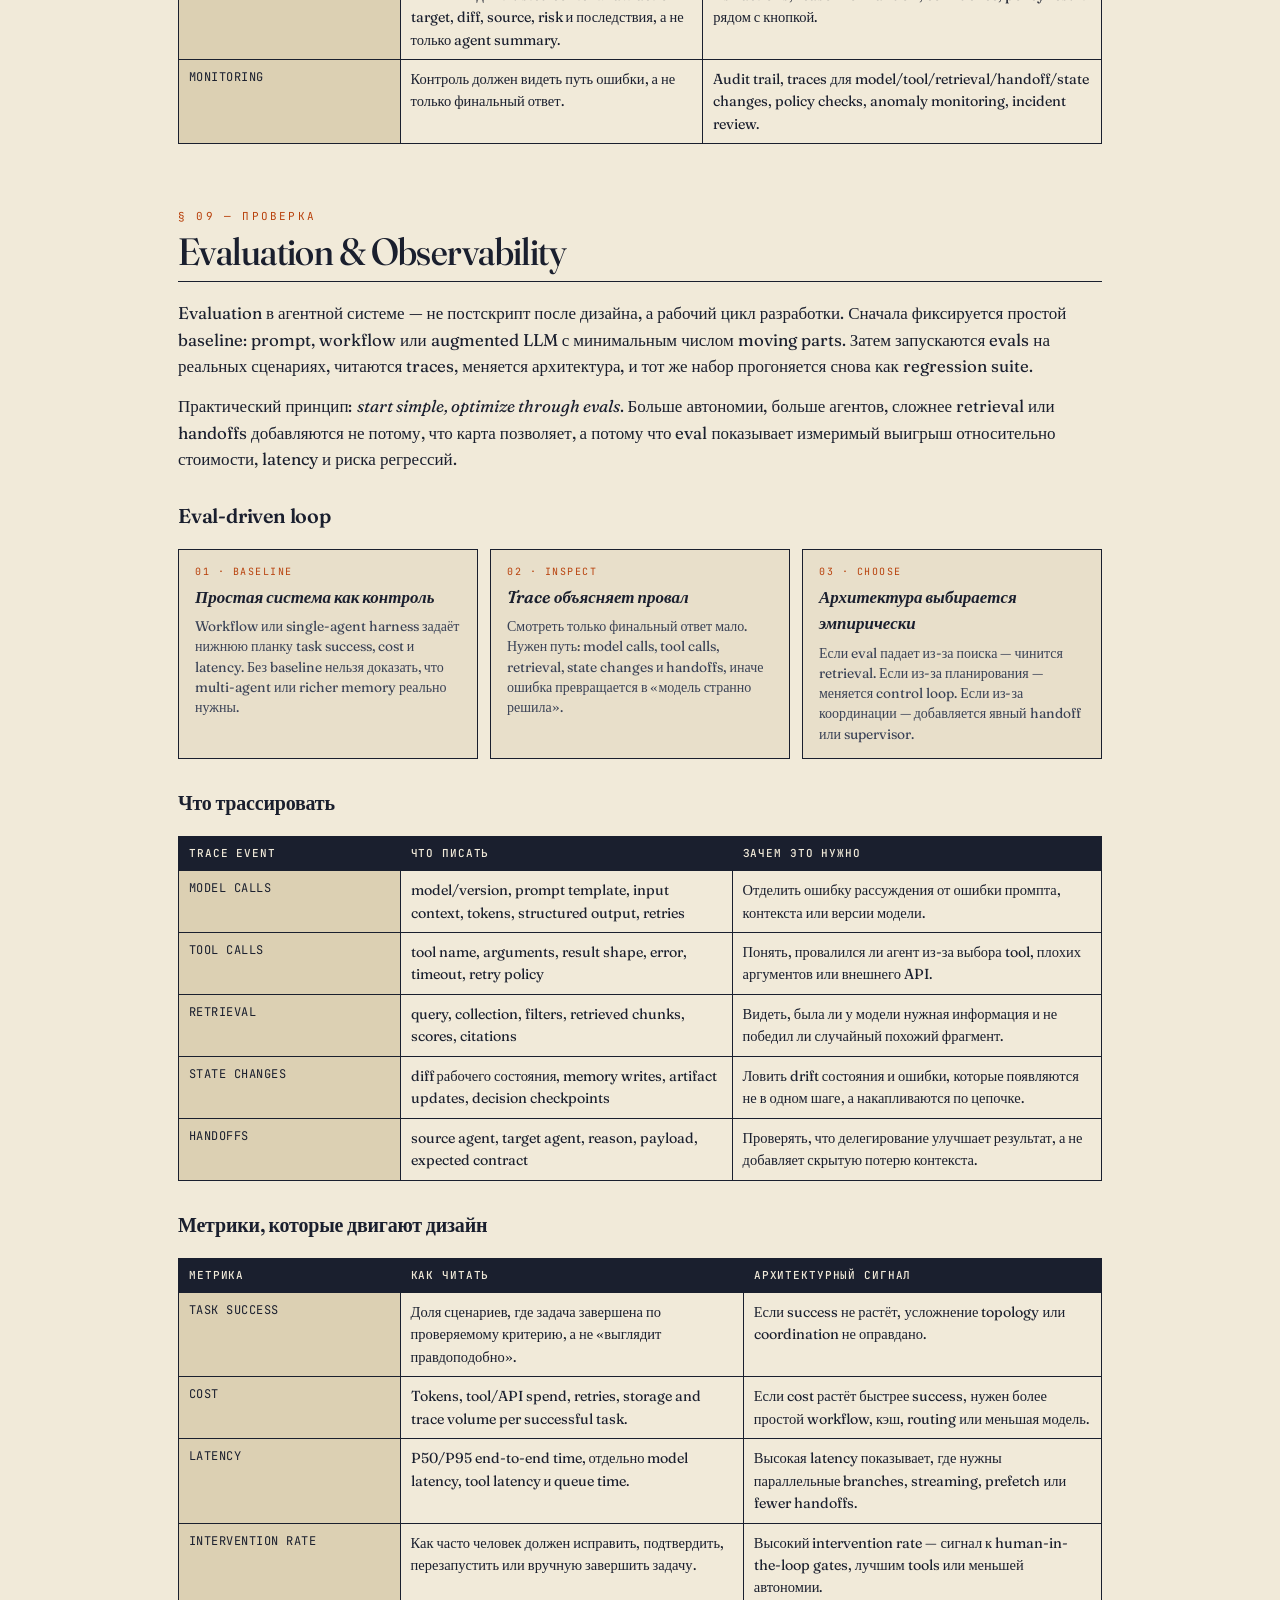
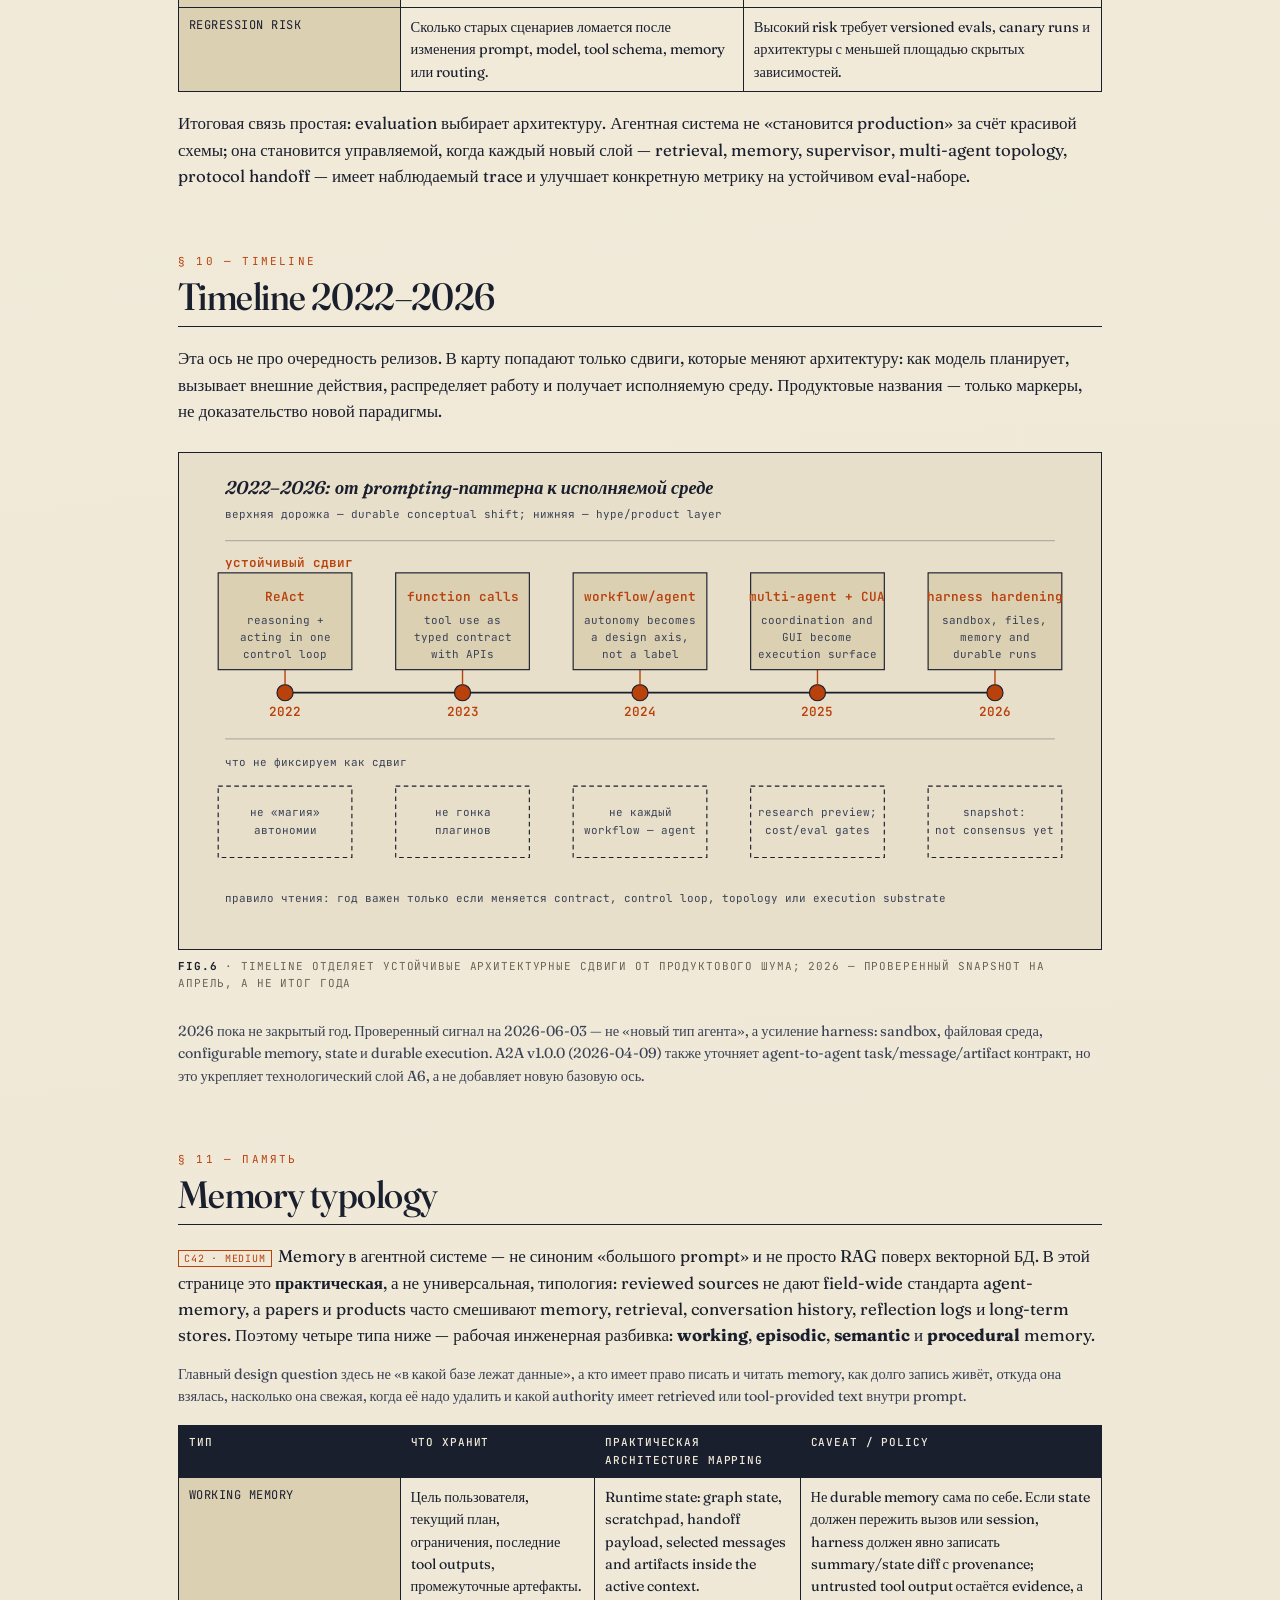
==== commit d5e285e7: "Complete prompt 08 safety boundaries Handoff: next queue item remains 09 - Evaluation, observability" ====
--- a/index.html
+++ b/index.html
@@ -789,22 +789,39 @@
 <section>
   <div class="sec-num">§ 08 — failure modes</div>
   <h2>Как ломаются агентные системы</h2>
-  <p>Failure modes — это не отдельная базовая ось карты, а производные от <b>A2 × A3 × A4</b>: автономии, топологии и механизма координации. Один и тот же дефект ведёт себя по-разному в workflow, star-схеме, mesh-сети или цикле с критиком.</p>
-
-  <table class="stack">
+  <!-- C36 hidden note: OWASP, AgentDojo, Five Eyes and OpenAI Operator evidence support a broader safety surface than A2/A3/A4 alone: autonomy, tools, memory, permissions, delegated actions, protocol boundaries and runtime substrate all shape failure propagation. -->
+  <p class="claim" data-claim-id="C36" data-claim-type="taxonomy-claim" data-evidence-strength="medium" data-reviewed-date="2026-06-03"><span class="evidence-chip">C36 · medium</span>Failure modes — это не отдельная базовая ось карты, но они выводятся не только из <b>A2 × A3 × A4</b>. Autonomy, topology и coordination задают форму распространения ошибки; tools, memory, permissions, protocol handoffs, sandbox/runtime и approval surface задают то, какая ошибка получает право действовать. Один и тот же дефект ведёт себя по-разному в fixed workflow, star-схеме, mesh-сети, shared-memory loop или browser/computer-use агенте.</p>
+
+  <!-- C37 hidden note: AgentDojo supports indirect prompt-injection/tool-use attack framing; OWASP LLM and Agentic Skills support prompt injection, excessive agency and tool/skill execution risks; agreement bias remains a page-defined review heuristic, not a standardized security category. -->
+  <table class="stack claim safety-table failure-mode-table" data-claim-id="C37" data-claim-type="safety-claim" data-evidence-strength="medium" data-reviewed-date="2026-06-03">
     <thead>
-      <tr><th>Mode</th><th>Как выглядит</th><th>Архитектурный усилитель</th><th>Сдерживание</th></tr>
+      <tr><th>Mode</th><th>Как выглядит</th><th>Архитектурный усилитель</th><th>Сдерживание</th><th>Evidence / caveat</th></tr>
     </thead>
     <tbody>
-      <tr><td>Cascading errors</td><td>Ранняя ошибка становится входом для следующих агентов и превращается в «доказанный» факт.</td><td>Длинные цепочки, tree/DAG без независимой проверки, shared state без provenance.</td><td>Контрольные ворота, typed outputs, локальные evals, сохранение источника и confidence для каждого шага.</td></tr>
-      <tr><td>Context poisoning</td><td>В рабочий контекст попадает ложная инструкция, вредный пример или устаревший артефакт; агент начинает следовать шуму как системному факту.</td><td>Общий blackboard, долговременная memory без TTL, RAG без ранжирования доверия, tool outputs без очистки.</td><td>Разделять evidence / instruction / draft, санитайзить tool output, вводить TTL, namespace memory и правила записи.</td></tr>
-      <tr><td>Hallucination amplification</td><td>Один агент создаёт галлюцинацию, второй переформулирует увереннее, третий цитирует это как консенсус.</td><td>Mesh и voting, где агенты видят ответы друг друга; critic, оценивающий стиль вместо проверяемых фактов.</td><td>Независимые прогоны до агрегации, fact-check через retrieval/tools, запрет ссылаться на peer output как на источник.</td></tr>
-      <tr><td>Infinite loops</td><td>Система бесконечно планирует, критикует, переписывает или вызывает tools без нового прогресса.</td><td>Cyclic graph, autonomous agent без stop condition, evaluator-optimizer без budget и критерия сходимости.</td><td>Жёсткие budgets, progress delta, loop detector, idempotency keys, явные terminal states.</td></tr>
-      <tr><td>Agreement bias</td><td>Агенты быстро соглашаются с первым сильным ответом, и multi-agent схема имитирует проверку вместо реальной дивергенции.</td><td>Иерархия с авторитетным orchestrator, group chat, consensus prompt, общая память до независимого решения.</td><td>Blind review, adversarial critic, delayed disclosure, разные prompts/models, агрегация по доказательствам, а не по числу голосов.</td></tr>
+      <tr><td><span class="evidence-chip">C37 · medium</span>Cascading errors</td><td>Ранняя ошибка становится входом для следующих агентов, tools или memory writes и превращается в «доказанный» факт.</td><td>Длинные цепочки, tree/DAG без независимой проверки, shared state без provenance.</td><td>Контрольные ворота, typed outputs, локальные evals, сохранение источника и confidence для каждого шага.</td><td>Поддержано как архитектурная failure pattern; не отдельная стандартизированная OWASP-категория.</td></tr>
+      <tr><td>Context poisoning</td><td>В рабочий контекст попадает ложная инструкция, вредный пример или устаревший артефакт; агент начинает читать untrusted text как authority.</td><td>Общий blackboard, долговременная memory без TTL, RAG без ранжирования доверия, tool/peer outputs без authority boundary.</td><td>Разделять evidence / instruction / draft, санитайзить tool output, вводить TTL, namespace memory и правила записи.</td><td>Сильнее всего опирается на AgentDojo и OWASP prompt-injection framing: это проблема authority boundary, а не только «плохого prompt».</td></tr>
+      <tr><td>Hallucination amplification</td><td>Один агент создаёт галлюцинацию, второй переформулирует увереннее, третий цитирует это как консенсус.</td><td>Mesh и voting, где агенты видят ответы друг друга; critic, оценивающий стиль вместо проверяемых фактов.</td><td>Независимые прогоны до агрегации, fact-check через retrieval/tools, запрет ссылаться на peer output как на источник.</td><td>Page-defined label для shared-context propagation; evidence приходит из tool/context safety и provenance guidance.</td></tr>
+      <tr><td>Infinite loops</td><td>Система бесконечно планирует, критикует, переписывает или вызывает tools без нового прогресса.</td><td>Cyclic graph, autonomous agent без stop condition, evaluator-optimizer без budget и критерия сходимости.</td><td>Жёсткие budgets, progress delta, loop detector, idempotency keys, явные terminal states.</td><td>Связано с excessive agency и autonomous workflow behavior; нужны budget, monitoring и policy checks.</td></tr>
+      <tr><td>Agreement bias</td><td>Агенты быстро соглашаются с первым сильным ответом, и multi-agent схема имитирует проверку вместо реальной дивергенции.</td><td>Иерархия с авторитетным orchestrator, group chat, consensus prompt, общая память до независимого решения.</td><td>Blind review, adversarial critic, delayed disclosure, разные prompts/models, агрегация по доказательствам, а не по числу голосов.</td><td>Локальная review heuristic, не security-standard term; держать как caveat для multi-agent design, а не как доказанную категорию риска.</td></tr>
     </tbody>
   </table>
 
-  <p class="note">Практическое правило: добавляя автономию, shared memory или agent↔agent коммуникацию, надо одновременно добавлять <b>границы доверия</b>. Иначе архитектурная сила multi-agent системы — распространение контекста между узлами — становится каналом распространения ошибок.</p>
+  <h3>Safety boundary model</h3>
+  <!-- C38 hidden note: Five Eyes supports permissions, monitoring, governance and controls; OpenAI Operator supports confirmations and restricted actions; OWASP and AgentDojo support untrusted-content/tool-output boundaries; Anthropic Writing Tools supports tool output/schema as reasoning surface. -->
+  <p class="claim" data-claim-id="C38" data-claim-type="safety-claim" data-evidence-strength="strong" data-reviewed-date="2026-06-03"><span class="evidence-chip">C38 · strong</span>Практическое правило: retrieved content, tool output, peer-agent output и memory record остаются <b>data/evidence</b>, пока trusted harness явно не повысил их статус через policy. Untrusted text не получает instruction authority, не может переписать system/developer/user intent и не должен становиться основанием для irreversible action без отдельного контроля.</p>
+
+  <table class="stack safety-table safety-boundary-table">
+    <thead>
+      <tr><th>Boundary</th><th>Правило</th><th>Controls</th></tr>
+    </thead>
+    <tbody>
+      <tr><td>Authority</td><td>Внешний текст, tool response, web page, peer message и retrieved chunk не становятся инструкцией только потому, что попали в context.</td><td>Раздельные namespaces для instruction/evidence/draft, provenance, source authority, sanitization, policy-based promotion.</td></tr>
+      <tr><td>Permissions</td><td>Agent получает только те capabilities, которые нужны текущей задаче, и не наследует лишние права от tool, skill или peer handoff.</td><td>Scoped credentials, allowlists, per-action grants, reversible defaults, запрет скрытых side effects.</td></tr>
+      <tr><td>Execution</td><td>Code, browser, file and API actions исполняются в среде, где ошибка или prompt injection не расширяют доступ.</td><td>Sandboxing, network/file scopes, idempotency keys, dry run для опасных операций, rollback или kill switch.</td></tr>
+      <tr><td>Approval</td><td>HITL approval работает только если человек видит trusted context: raw action target, diff, source, risk и последствия, а не только agent summary.</td><td>Trusted UI, explicit confirmation для irreversible/high-risk actions, reason for handoff, confidence, policy result рядом с кнопкой.</td></tr>
+      <tr><td>Monitoring</td><td>Контроль должен видеть путь ошибки, а не только финальный ответ.</td><td>Audit trail, traces для model/tool/retrieval/handoff/state changes, policy checks, anomaly monitoring, incident review.</td></tr>
+    </tbody>
+  </table>
 </section>
 
 <!-- ========== SECTION 9: EVALUATION ========== -->
@@ -1172,7 +1189,7 @@
 
       <rect x="556" y="0" width="176" height="54" fill="#f1ead9" stroke="#1a1f2e" stroke-dasharray="4 3"/>
       <text x="644" y="19" class="lbl-acc" text-anchor="middle">HITL gate</text>
-      <text x="644" y="36" class="lbl-sm" text-anchor="middle">high risk, high cost, low eval</text>
+      <text x="644" y="36" class="lbl-sm" text-anchor="middle">scope/policy/audit</text>
     </g>
 
     <g transform="translate(70,276)">
@@ -1200,11 +1217,11 @@
       <tr><td>Следующий шаг нельзя предсказать?</td><td>План, выбор tool и остановка зависят от промежуточных результатов.</td><td><b>Single-agent</b> loop: <b>A2</b> agent, обычно <b>A3</b> cyclic graph, <b>A4</b> command/blackboard.</td><td>Budget, stop condition, loop detector, intervention rate, rollback для рискованных действий.</td></tr>
       <tr><td>Есть независимые ветки?</td><td>Подзадачи можно выполнять параллельно, нужны разные specialists, tools или context windows.</td><td><b>Multi-agent</b> только если он выигрывает у single-agent на eval: <b>A3</b> star/tree/DAG, <b>A4</b> hierarchy/blackboard/competition.</td><td>Handoff contracts, delayed disclosure, provenance, cost cap; защита от agreement bias и hallucination amplification.</td></tr>
       <tr><td>Нужно помнить между вызовами?</td><td>Требуются user/project history, доменные факты, procedures или durable state.</td><td><b>Memory</b> как отдельный слой: working, episodic, semantic или procedural store с read/write policy.</td><td>TTL, provenance, freshness, delete rules; logs не считать memory без отбора.</td></tr>
-      <tr><td>Ошибка дорого стоит?</td><td>Есть irreversible action, деньги, безопасность, юридический риск, публичная публикация или низкая eval readiness.</td><td><b>HITL gates</b>: approval before action, review before publish, escalation to operator.</td><td>Decision checkpoints, audit trail, canary runs, explicit confidence и reason for handoff.</td></tr>
+      <tr class="claim" data-claim-id="C46" data-claim-type="architectural-recommendation" data-evidence-strength="medium" data-reviewed-date="2026-06-03"><td><span class="evidence-chip">C46 · medium</span>Ошибка дорого стоит?</td><td>Есть irreversible action, деньги, безопасность, юридический риск, публичная публикация или низкая eval readiness.</td><td><b>HITL gates</b> как часть control stack: approval before action, review before publish, escalation to operator. Не standalone safety solution.</td><td>Scoped permissions, trusted approval UI/context, policy checks, audit trail, monitoring, rollback, explicit confidence и reason for handoff.</td></tr>
     </tbody>
   </table>
 
-  <p class="note">Связь с anti-patterns прямая: если выбранный слой не привязан к A1–A7 и не улучшает eval-метрику при приемлемых cost/risk, это over-engineering. Если HITL или memory появляются без политики, они становятся новой failure surface, а не контролем.</p>
+  <p class="note">Связь с anti-patterns прямая: если выбранный слой не привязан к A1–A7 и не улучшает eval-метрику при приемлемых cost/risk, это over-engineering. Если HITL или memory появляются без policy, scoped permissions, trusted context и audit, они становятся новой failure surface, а не контролем.</p>
 </section>
 
 <!-- ========== SECTION 14: CLASSIC MAS TRANSFER ========== -->
--- a/assets/styles.css
+++ b/assets/styles.css
@@ -186,6 +186,58 @@
     .stack td,.stack th{padding:6px 7px;font-size:13px}
   }
   @media(max-width:640px){
+    .safety-table{
+      border:0;
+      display:block;
+    }
+    .safety-table thead{
+      display:none;
+    }
+    .safety-table tbody,
+    .safety-table tr,
+    .safety-table td{
+      display:block;
+      width:100%;
+    }
+    .safety-table tr{
+      border:1px solid var(--ink);
+      margin:0 0 10px;
+      background:var(--paper-2);
+    }
+    .safety-table td{
+      border:0;
+      border-top:1px solid rgba(26,31,46,.28);
+      padding:8px 9px;
+    }
+    .safety-table td:first-child{
+      border-top:0;
+      background:var(--ink);
+      color:var(--paper);
+      font-size:11px;
+      width:100%;
+    }
+    .safety-table td::before{
+      content:"";
+      display:block;
+      font-family:"JetBrains Mono",monospace;
+      font-size:10px;
+      letter-spacing:.08em;
+      text-transform:uppercase;
+      color:var(--accent);
+      margin-bottom:3px;
+    }
+    .safety-table td:first-child::before{
+      color:var(--paper-3);
+    }
+    .failure-mode-table td:nth-child(1)::before{content:"Mode"}
+    .failure-mode-table td:nth-child(2)::before{content:"Как выглядит"}
+    .failure-mode-table td:nth-child(3)::before{content:"Усилитель"}
+    .failure-mode-table td:nth-child(4)::before{content:"Сдерживание"}
+    .failure-mode-table td:nth-child(5)::before{content:"Evidence / caveat"}
+    .safety-boundary-table td:nth-child(1)::before{content:"Boundary"}
+    .safety-boundary-table td:nth-child(2)::before{content:"Правило"}
+    .safety-boundary-table td:nth-child(3)::before{content:"Controls"}
+
     .memory-table{
       border:0;
       display:block;
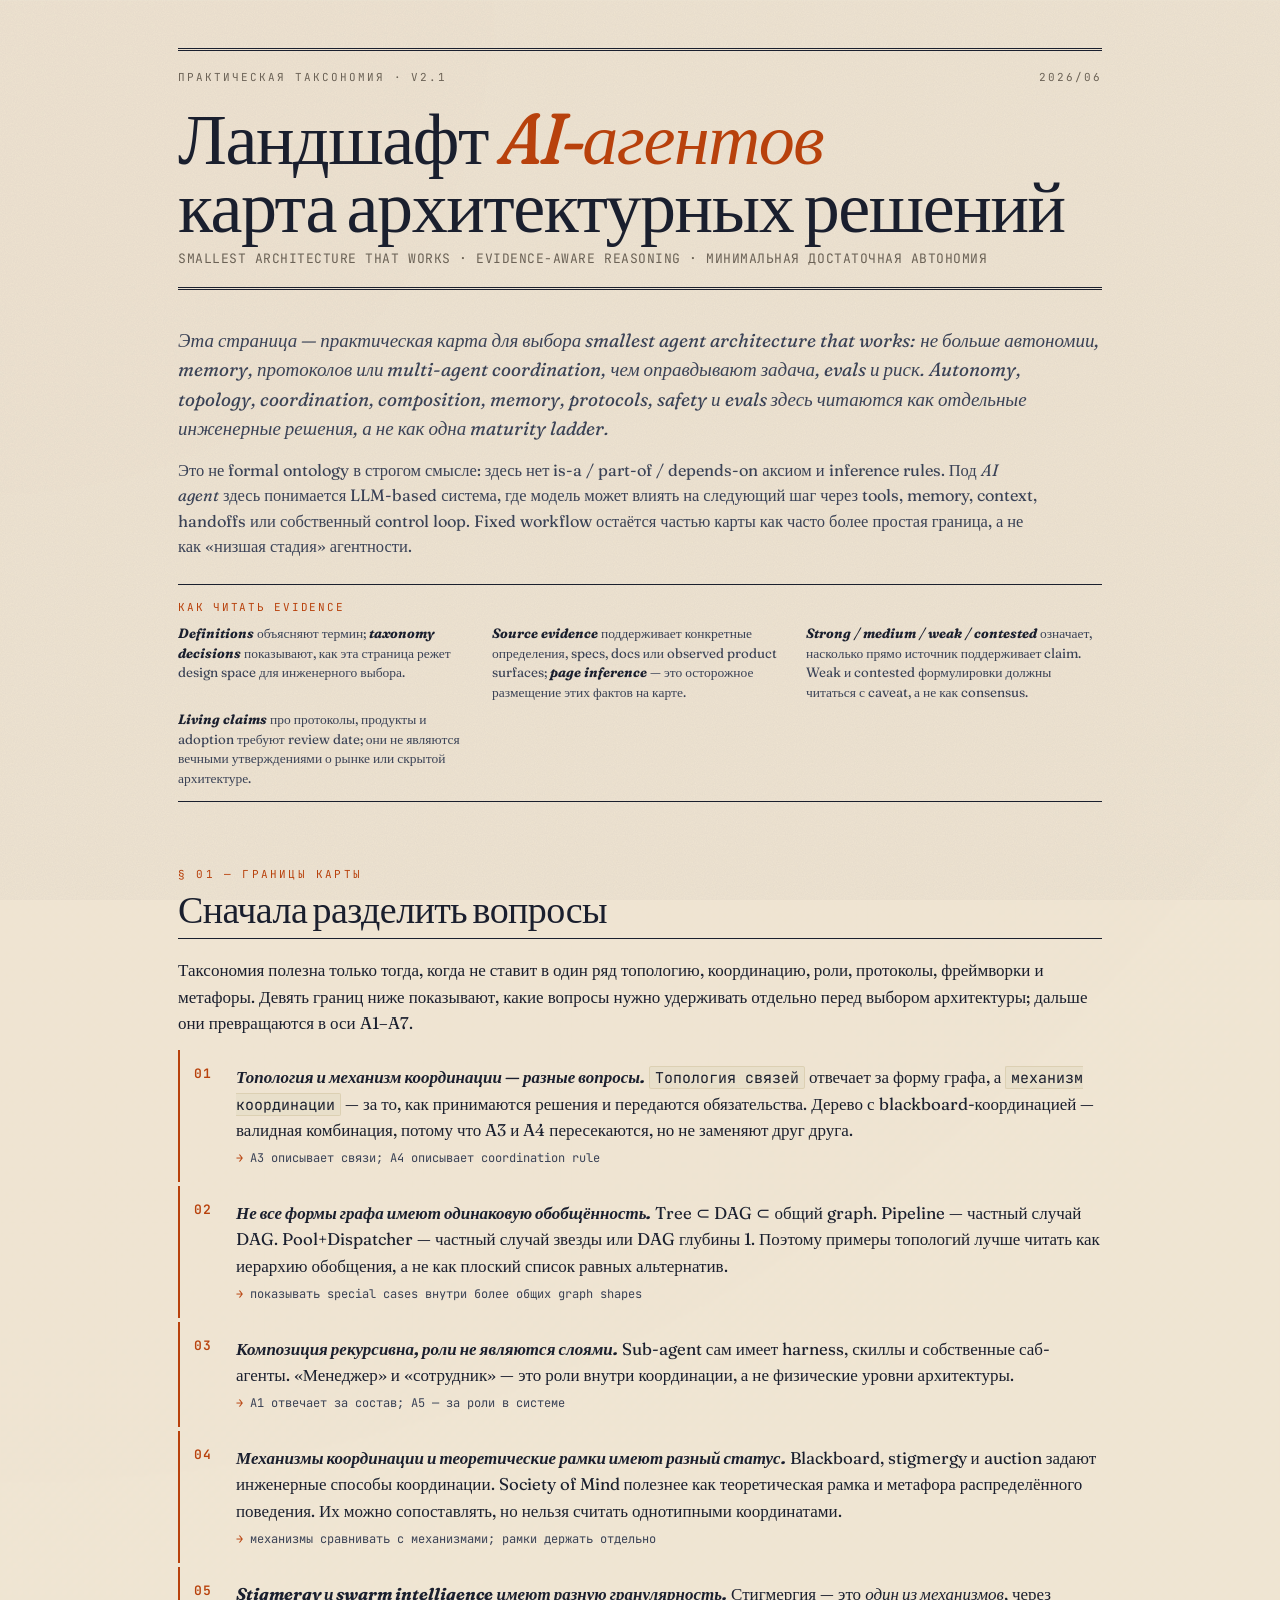
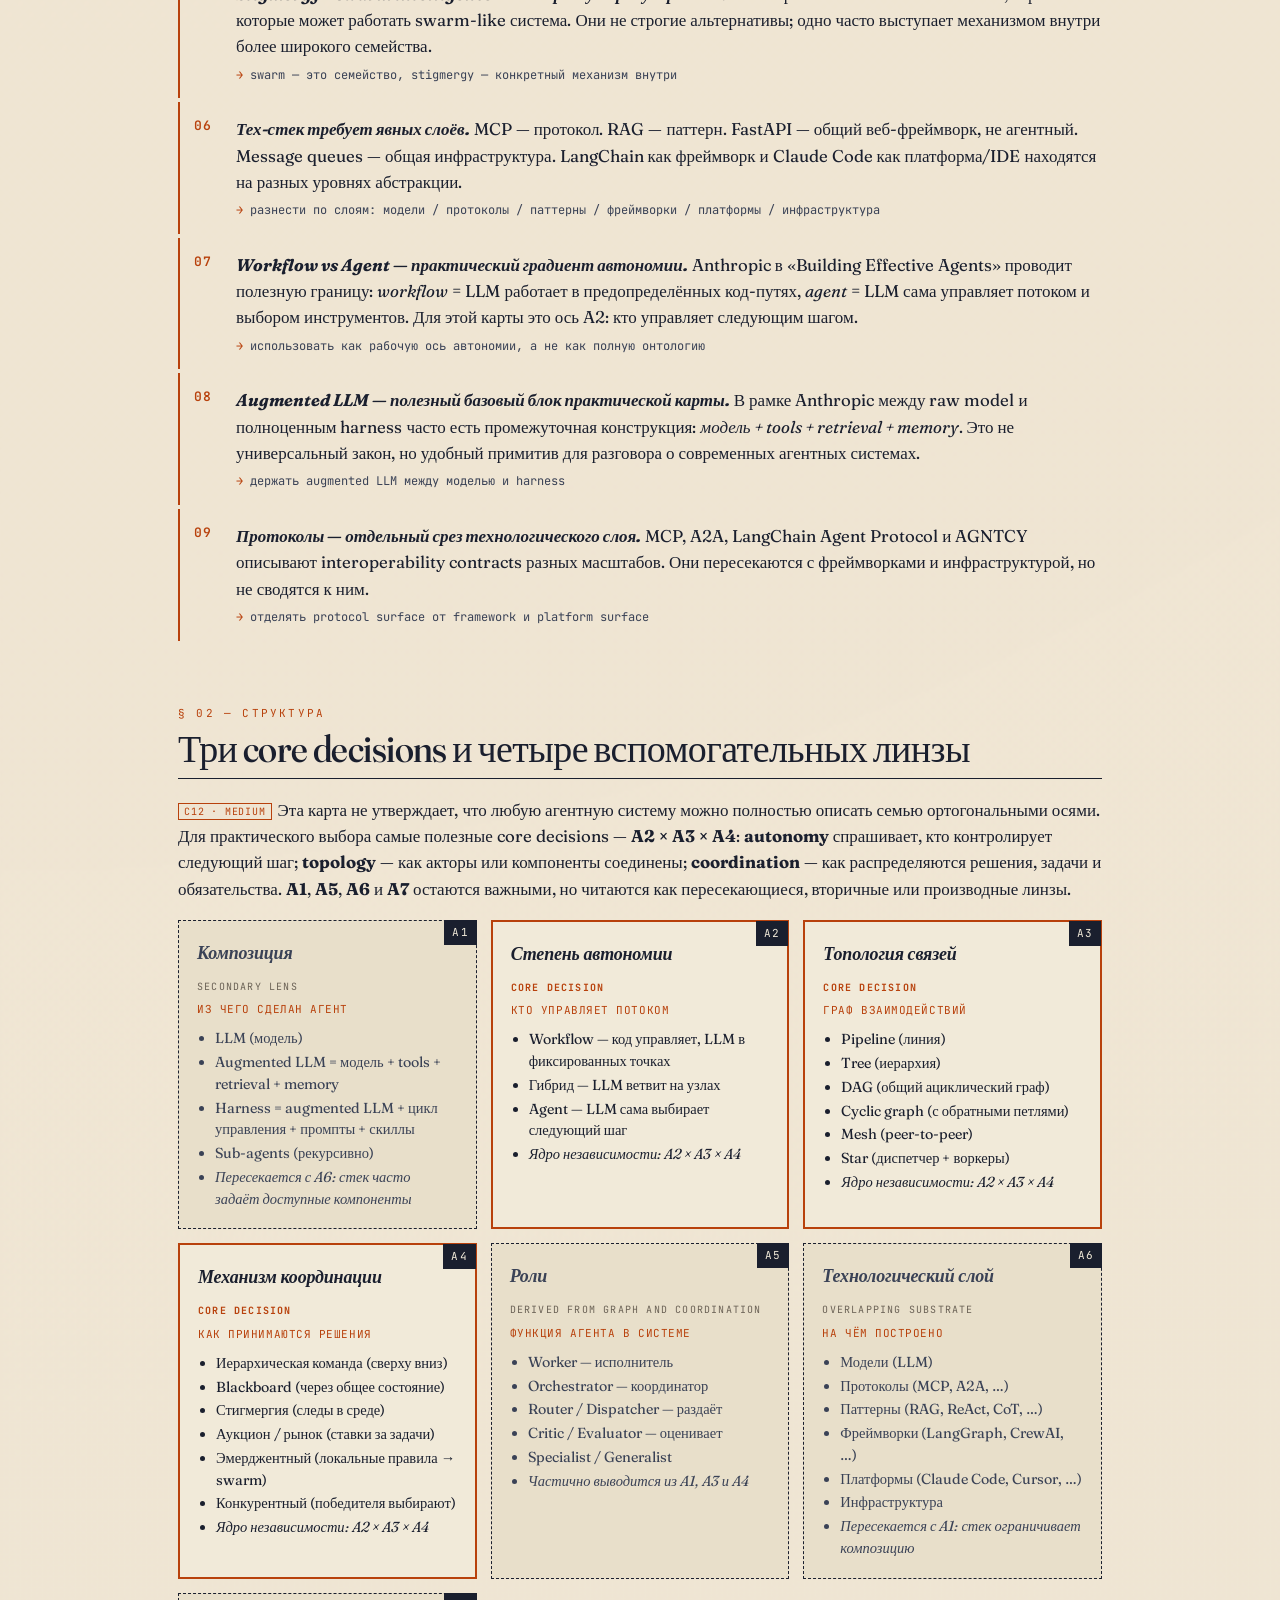
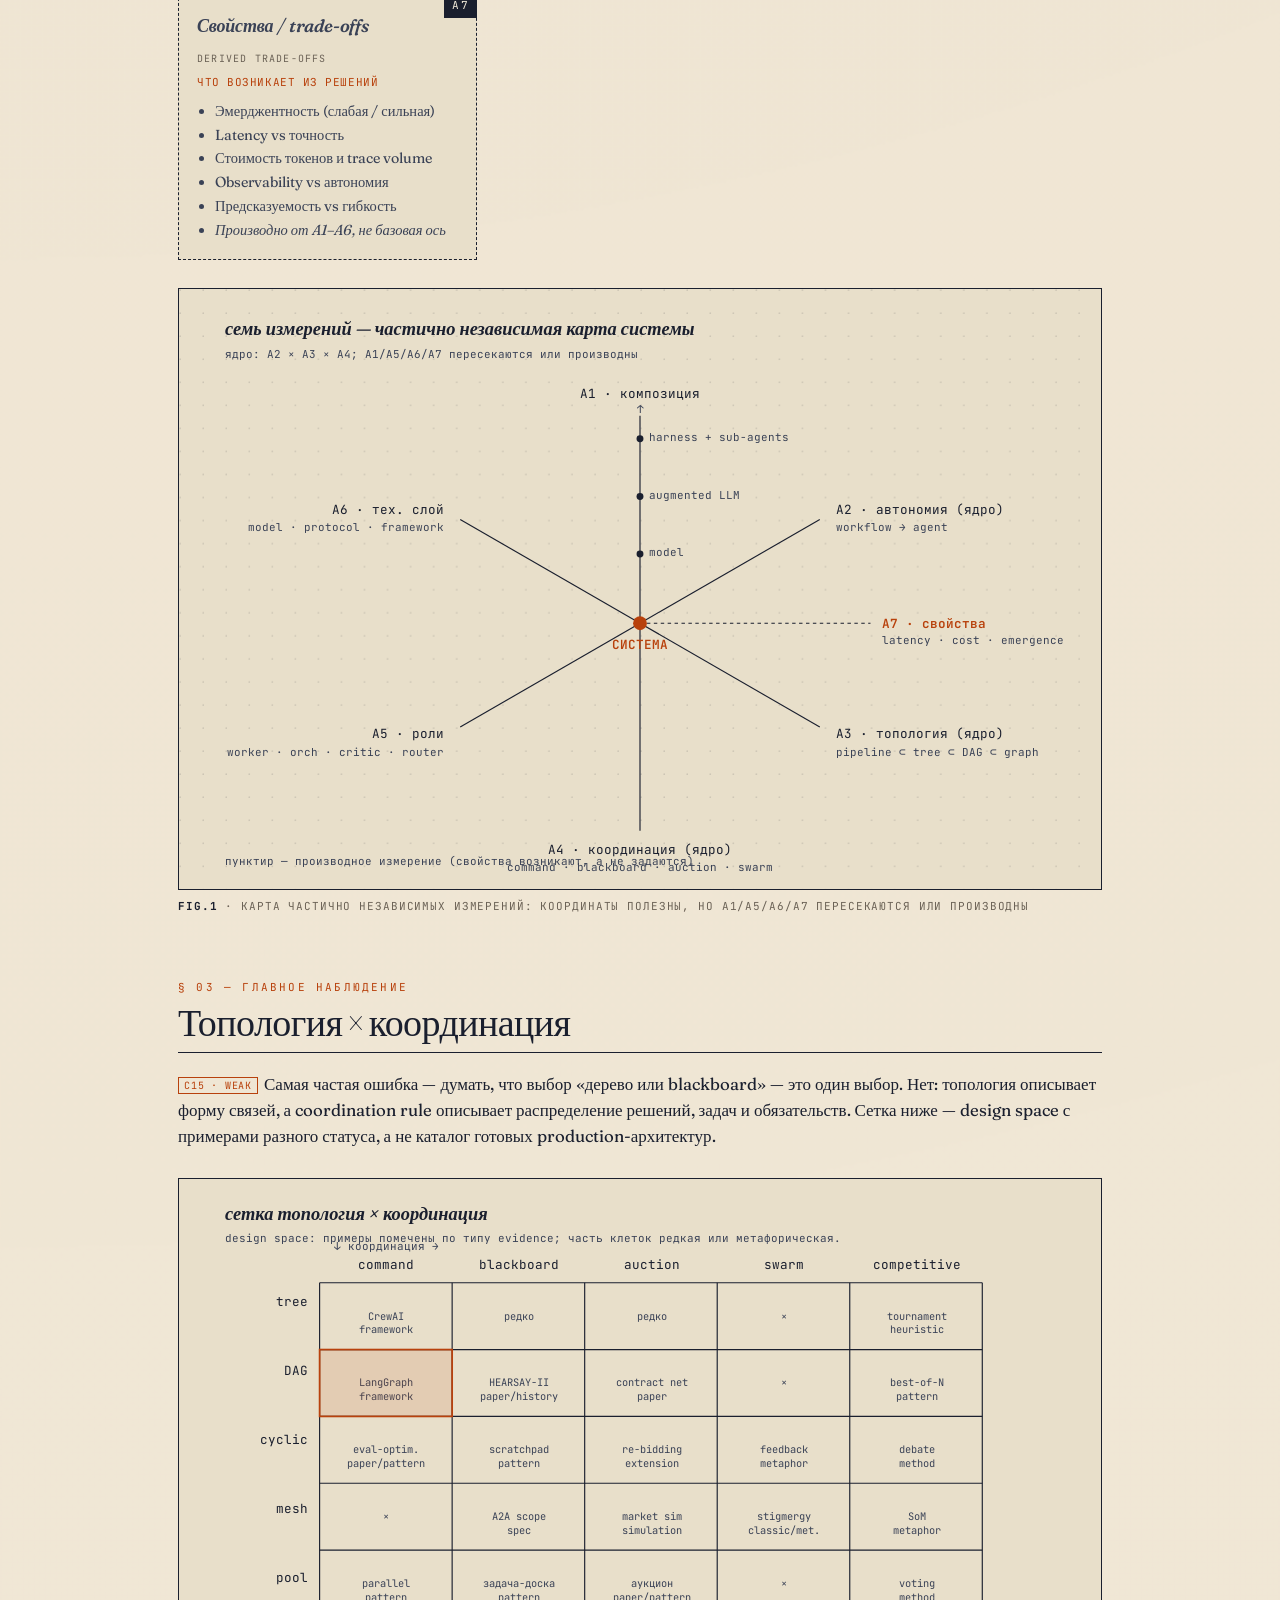
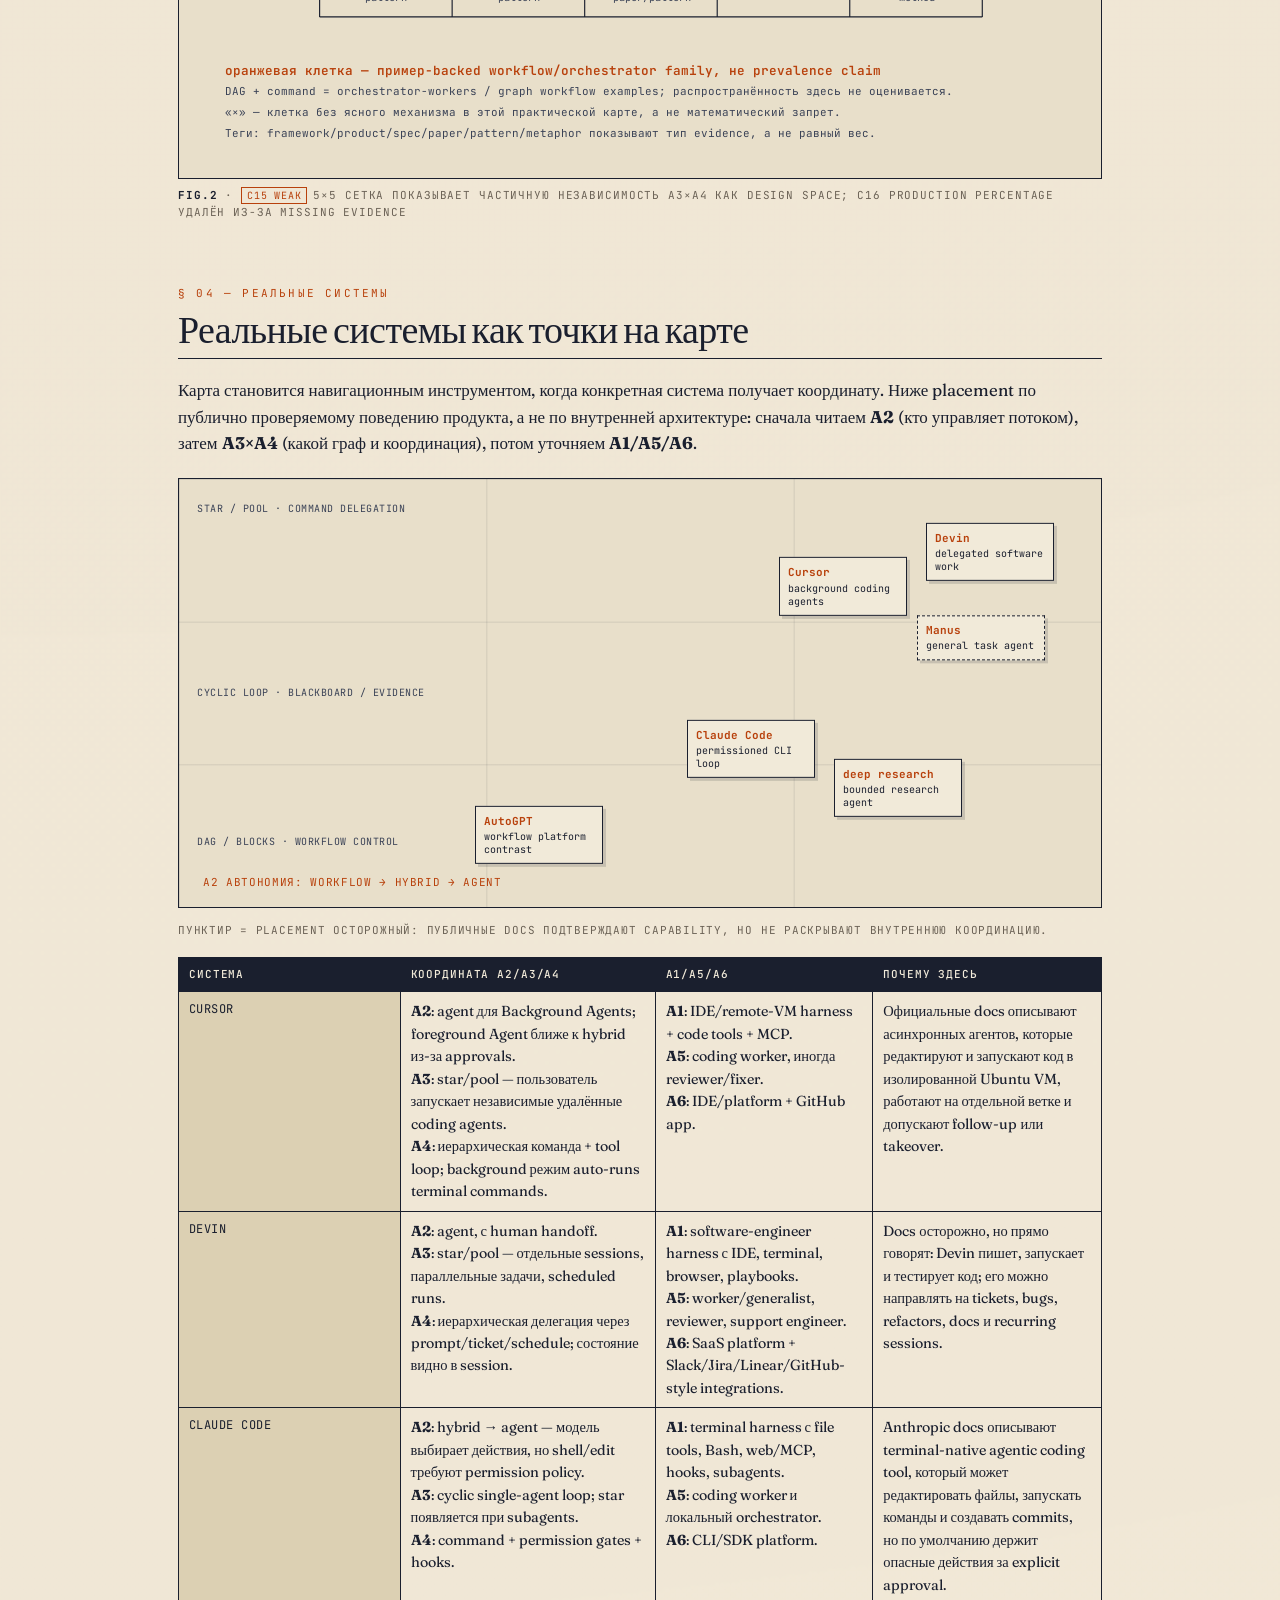
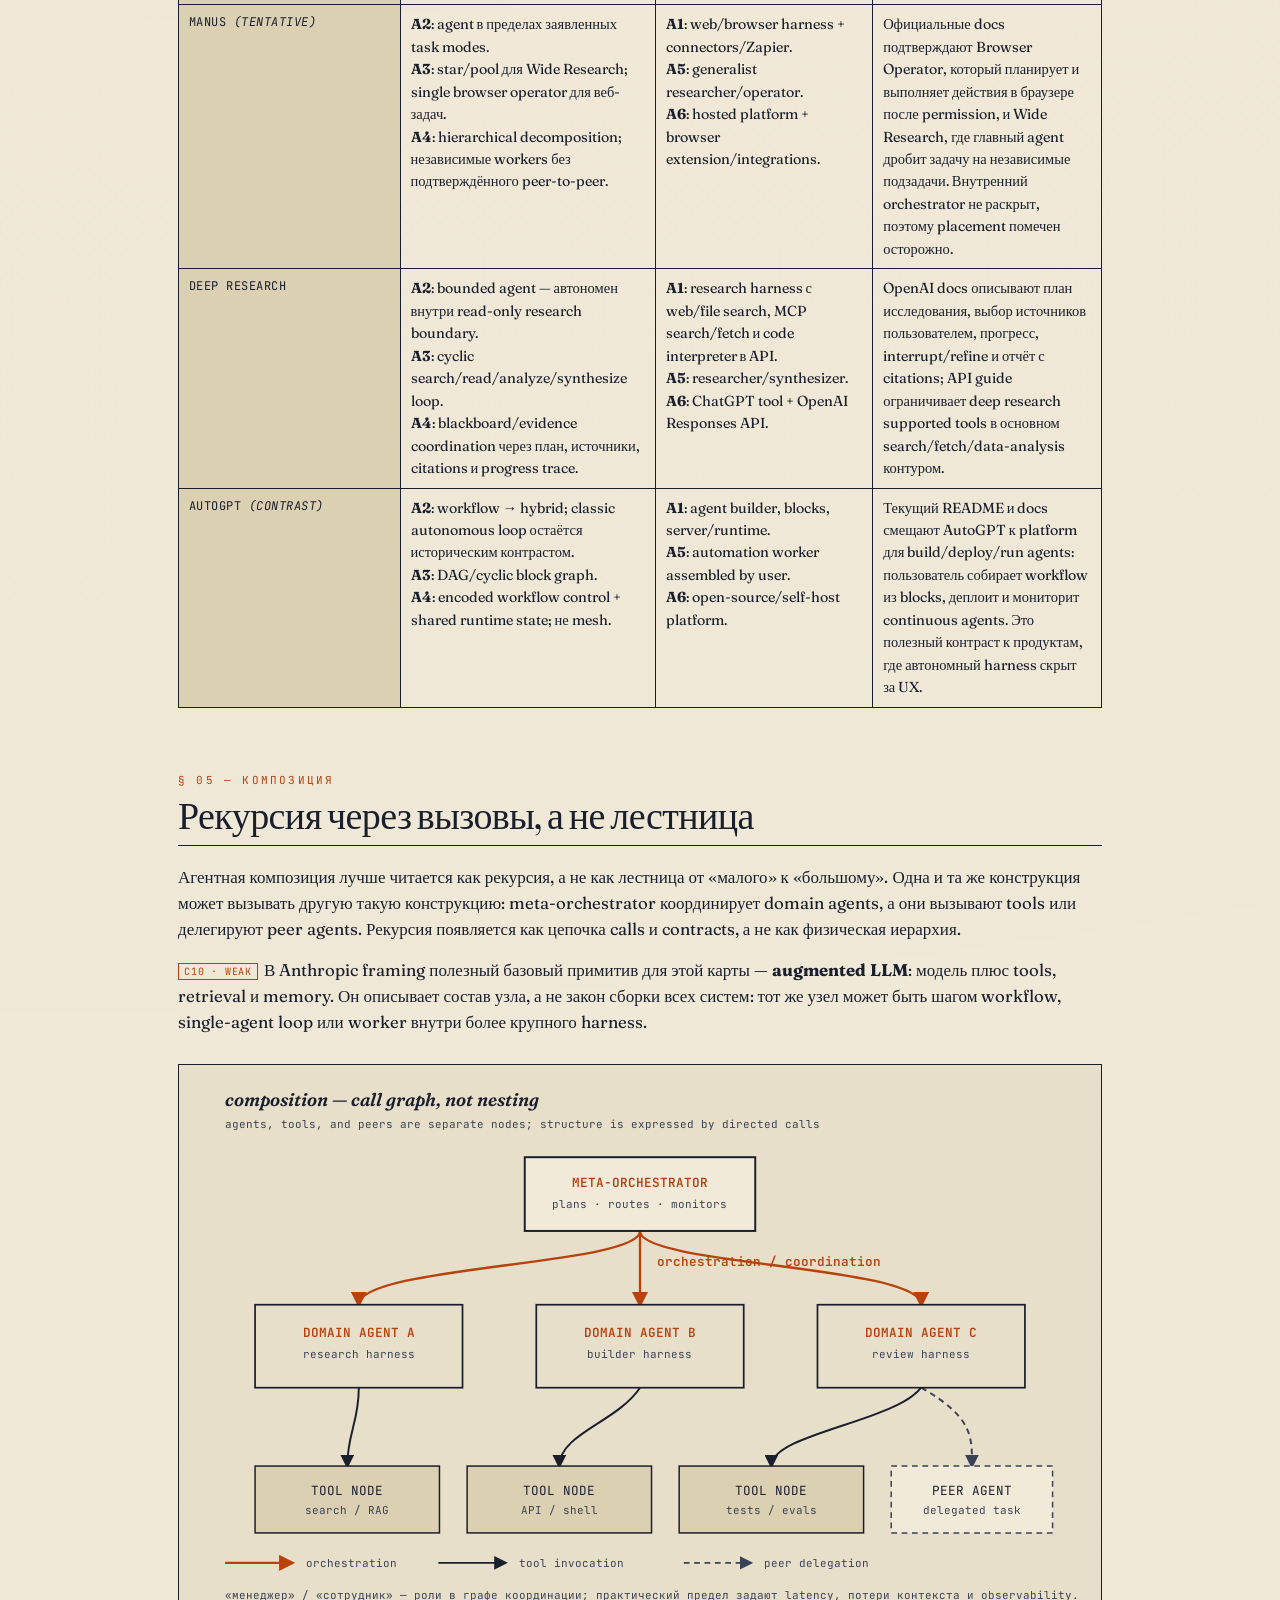
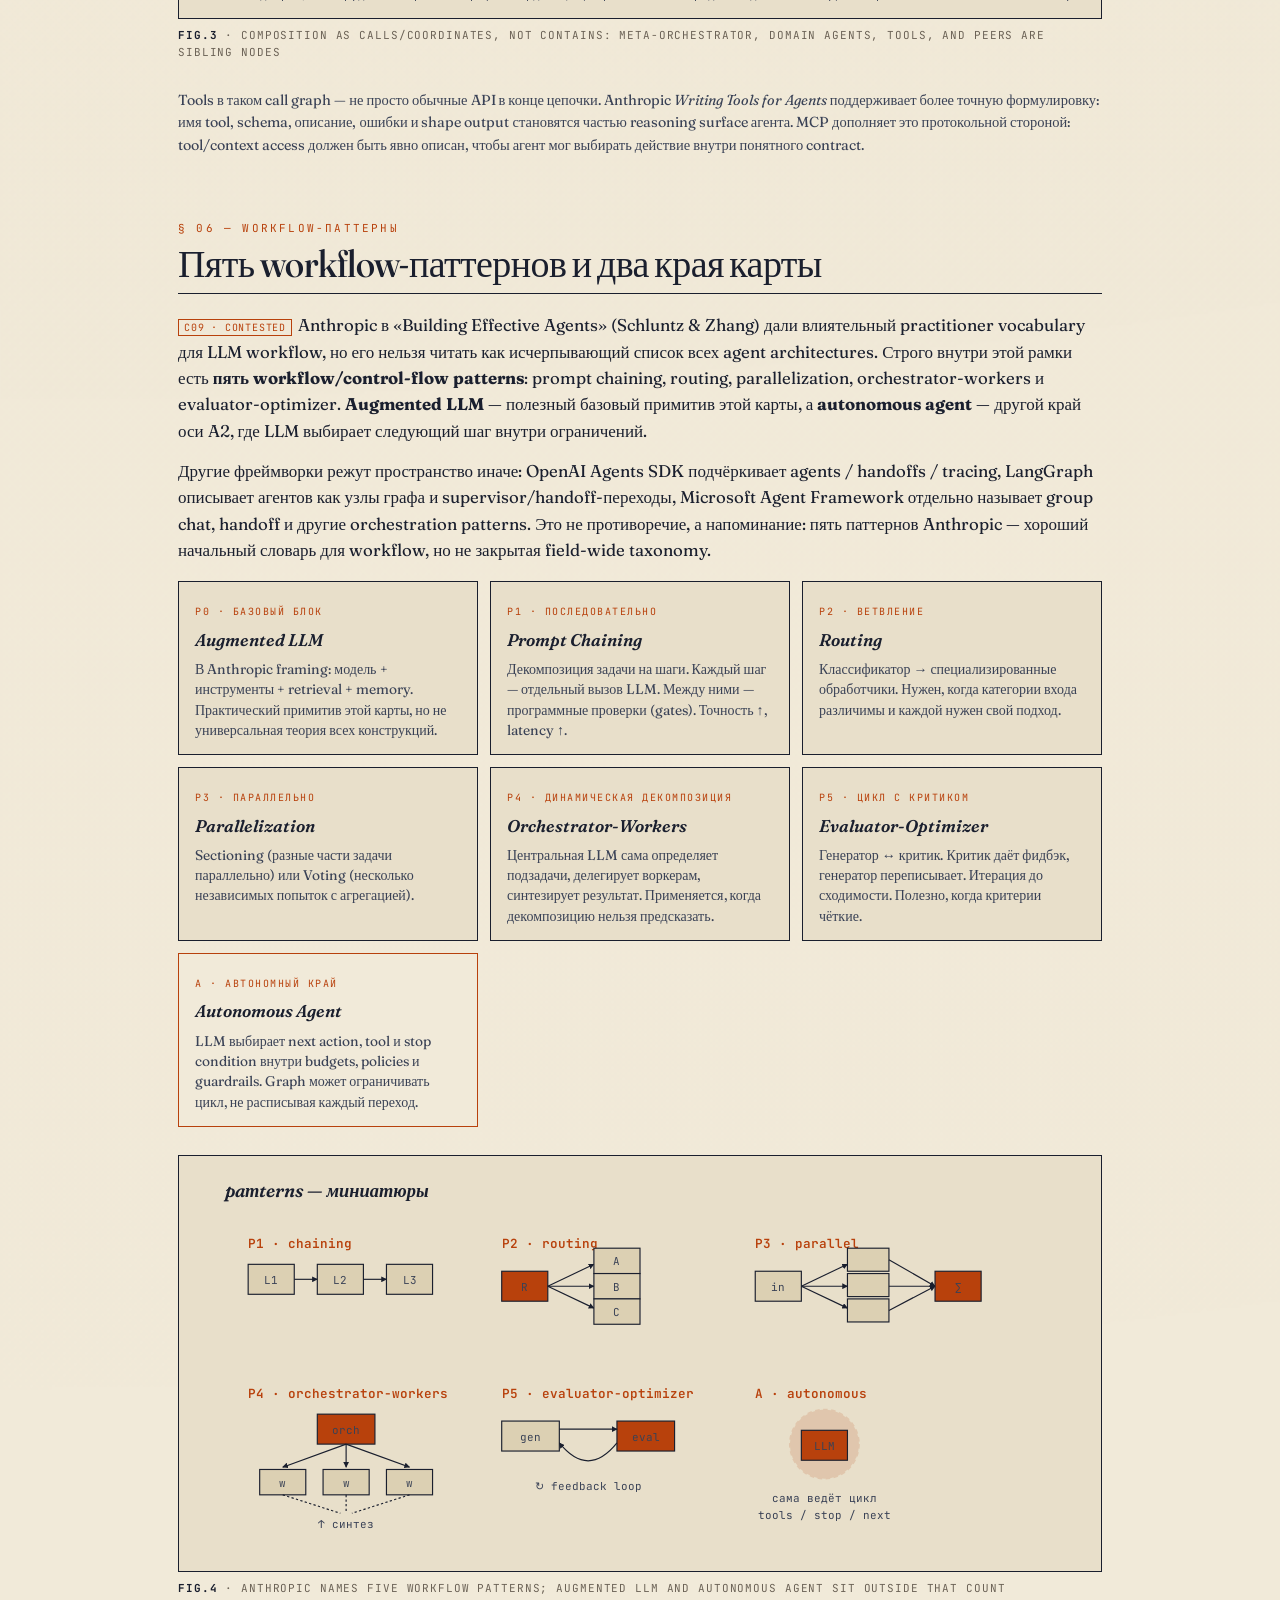
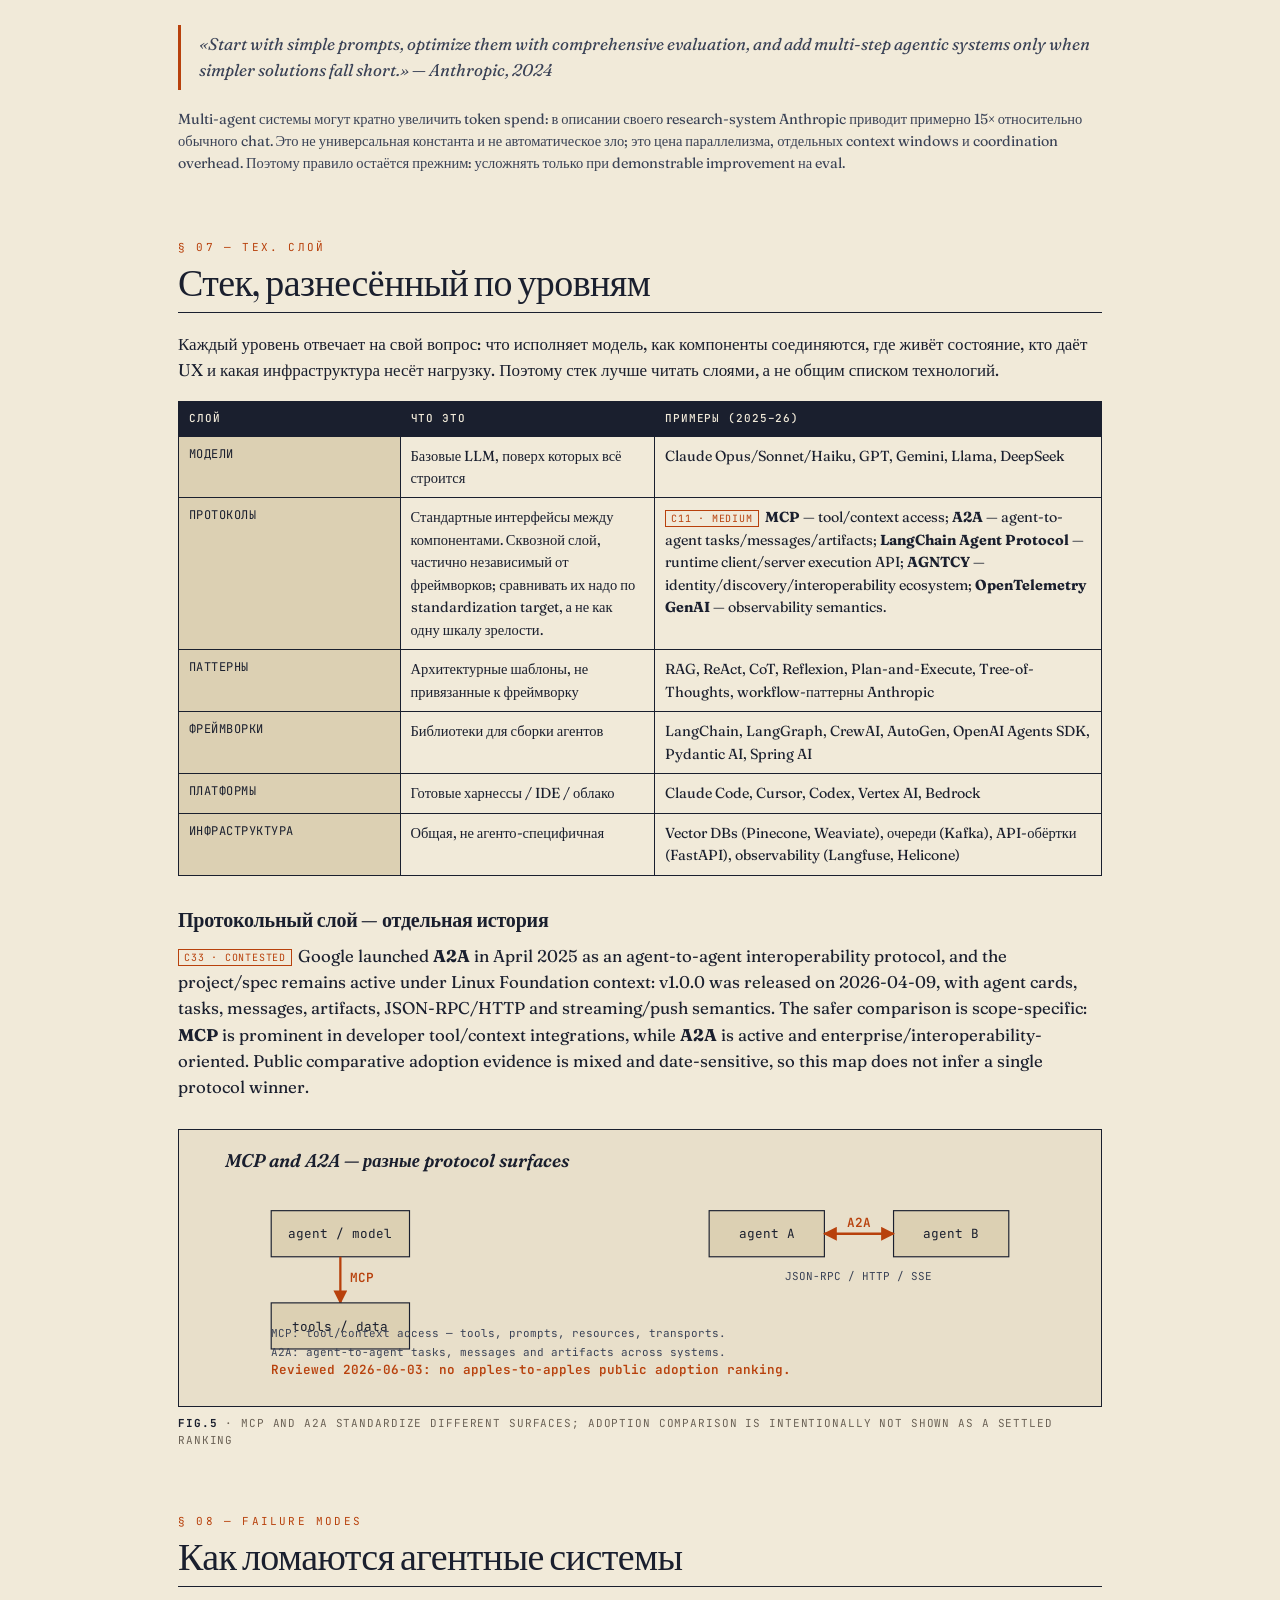
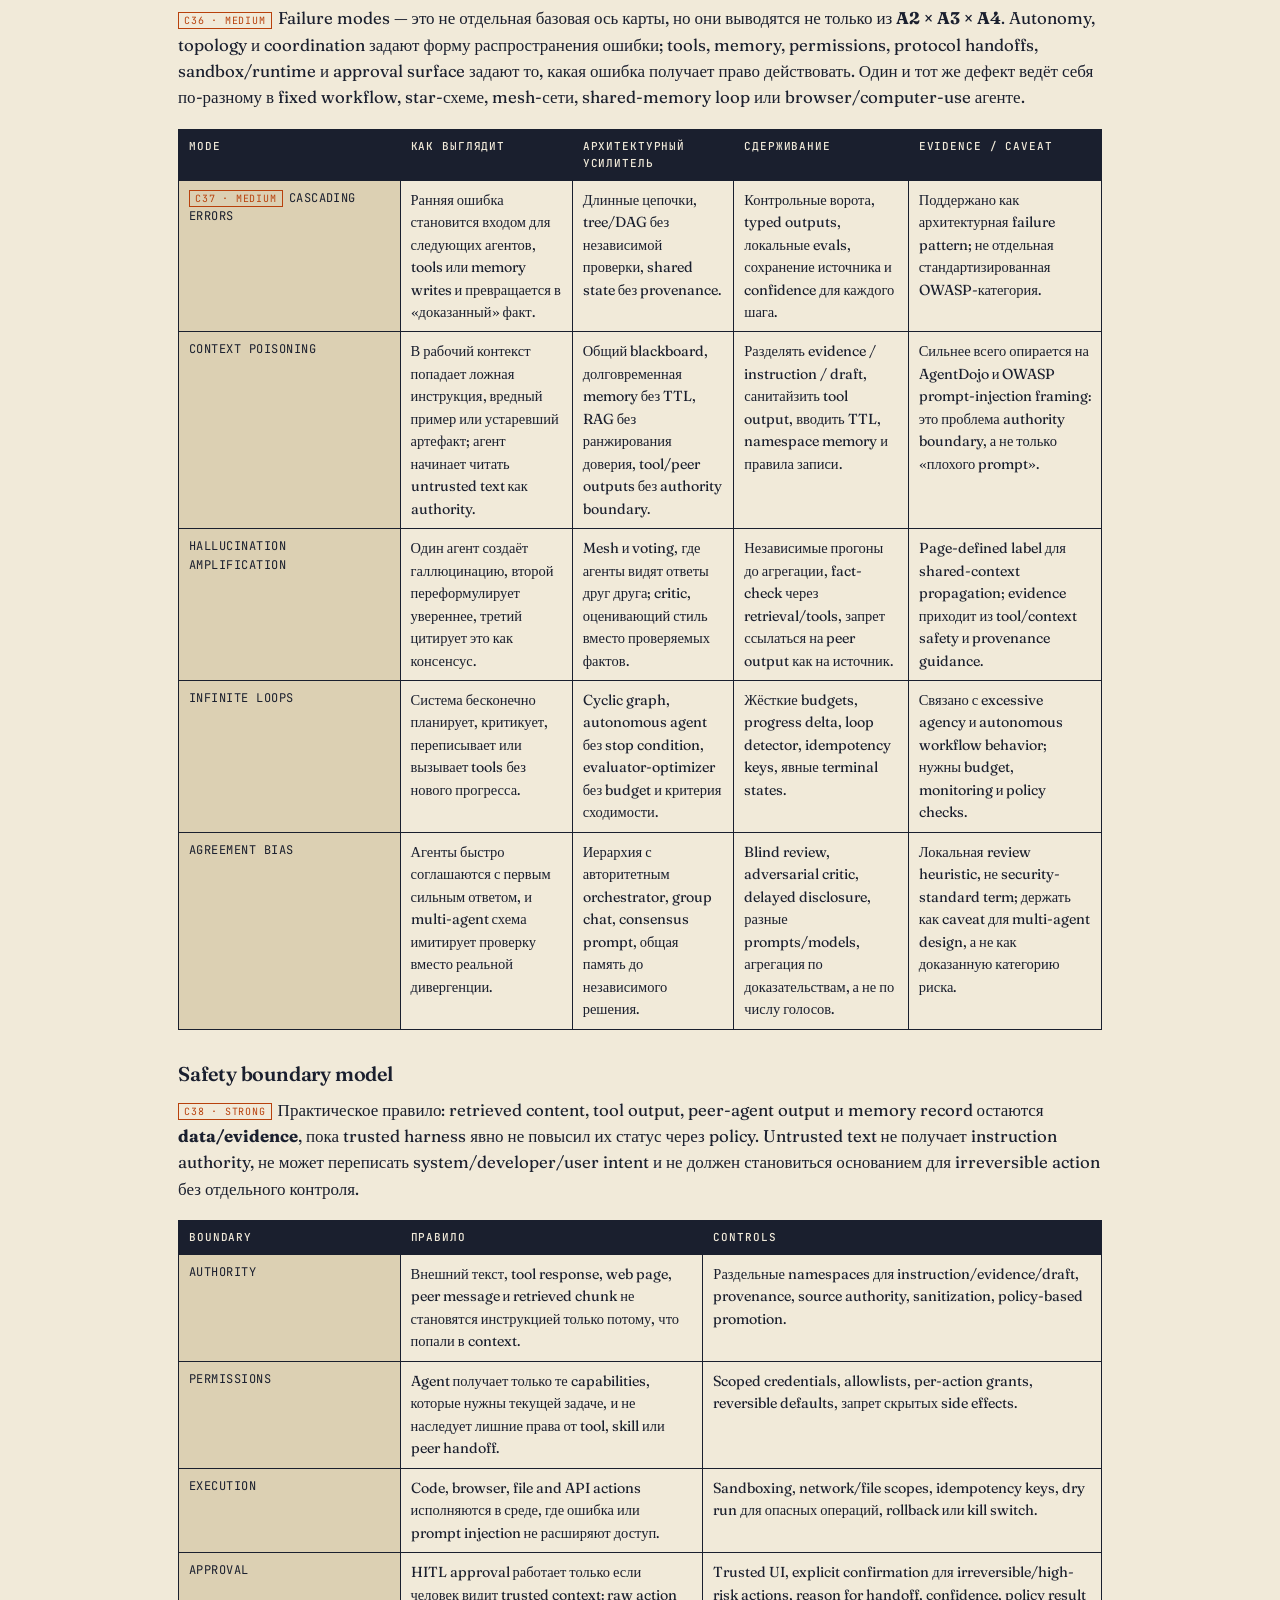
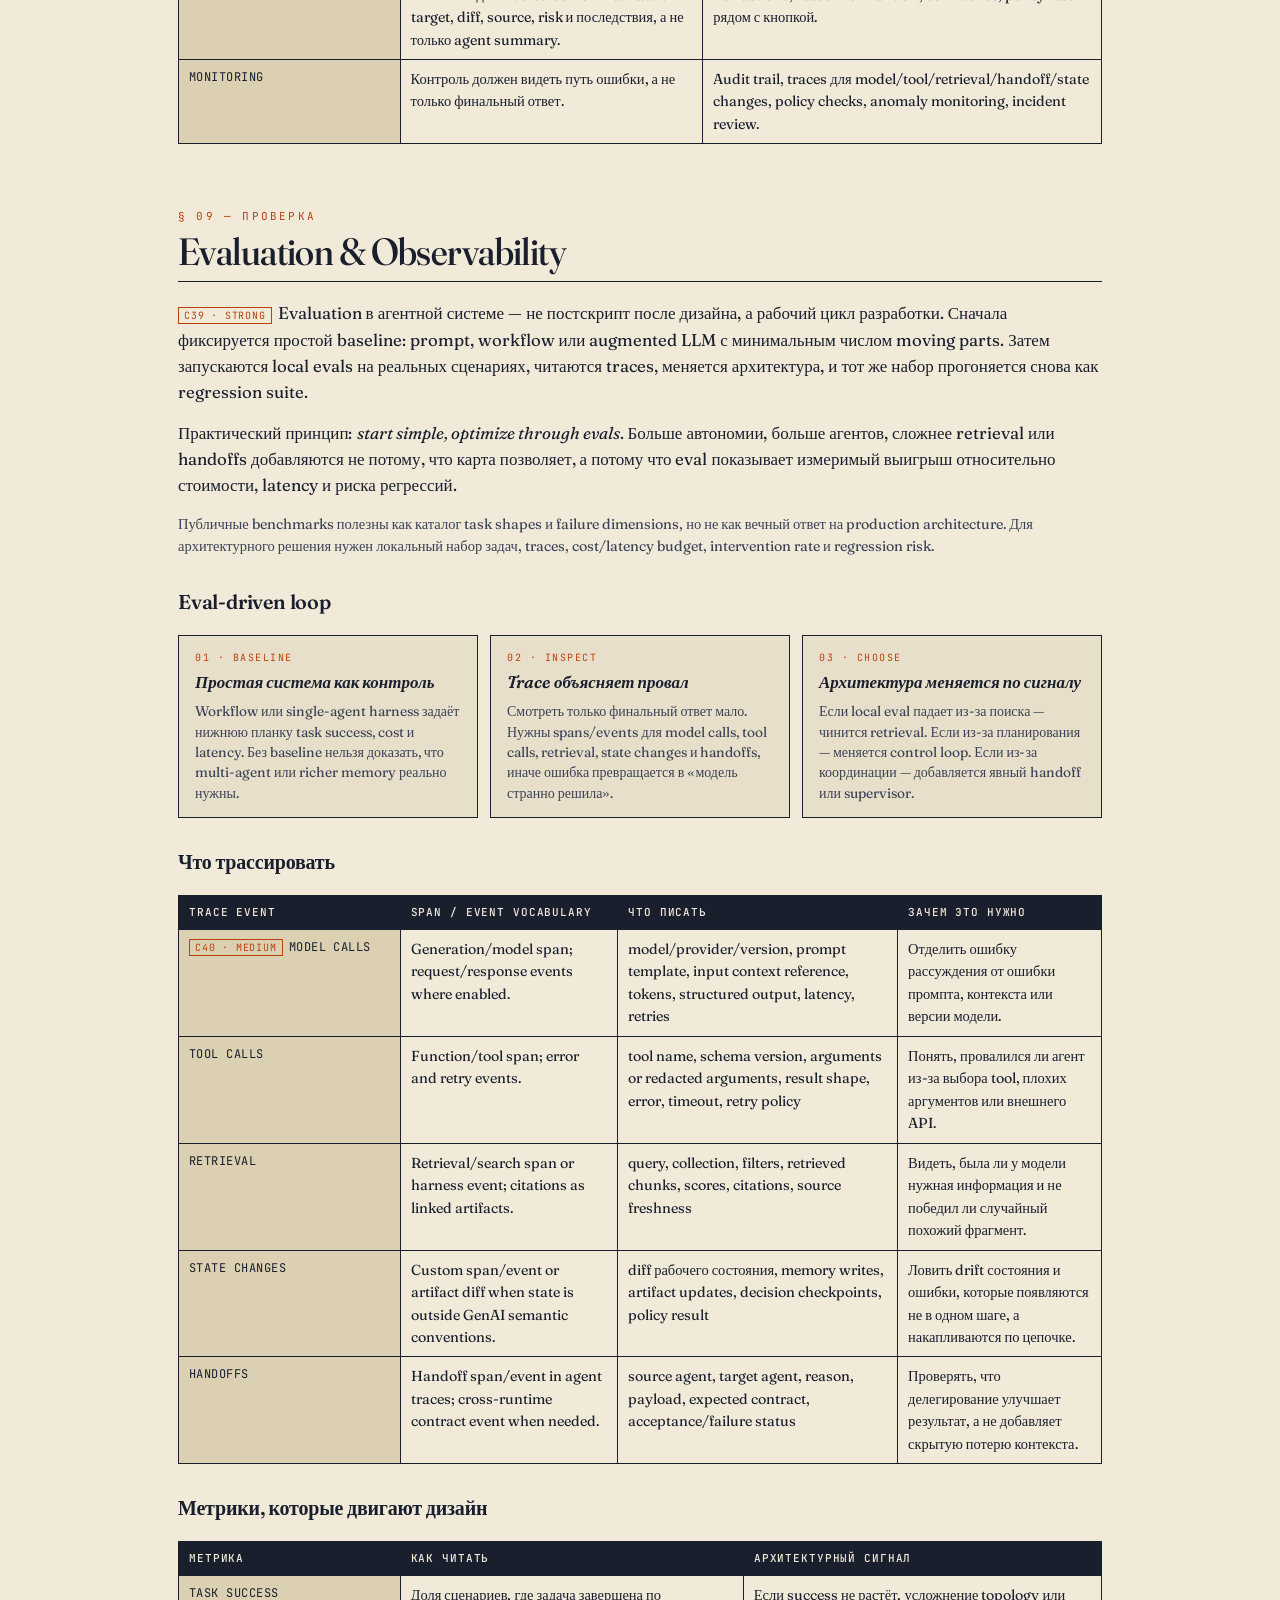
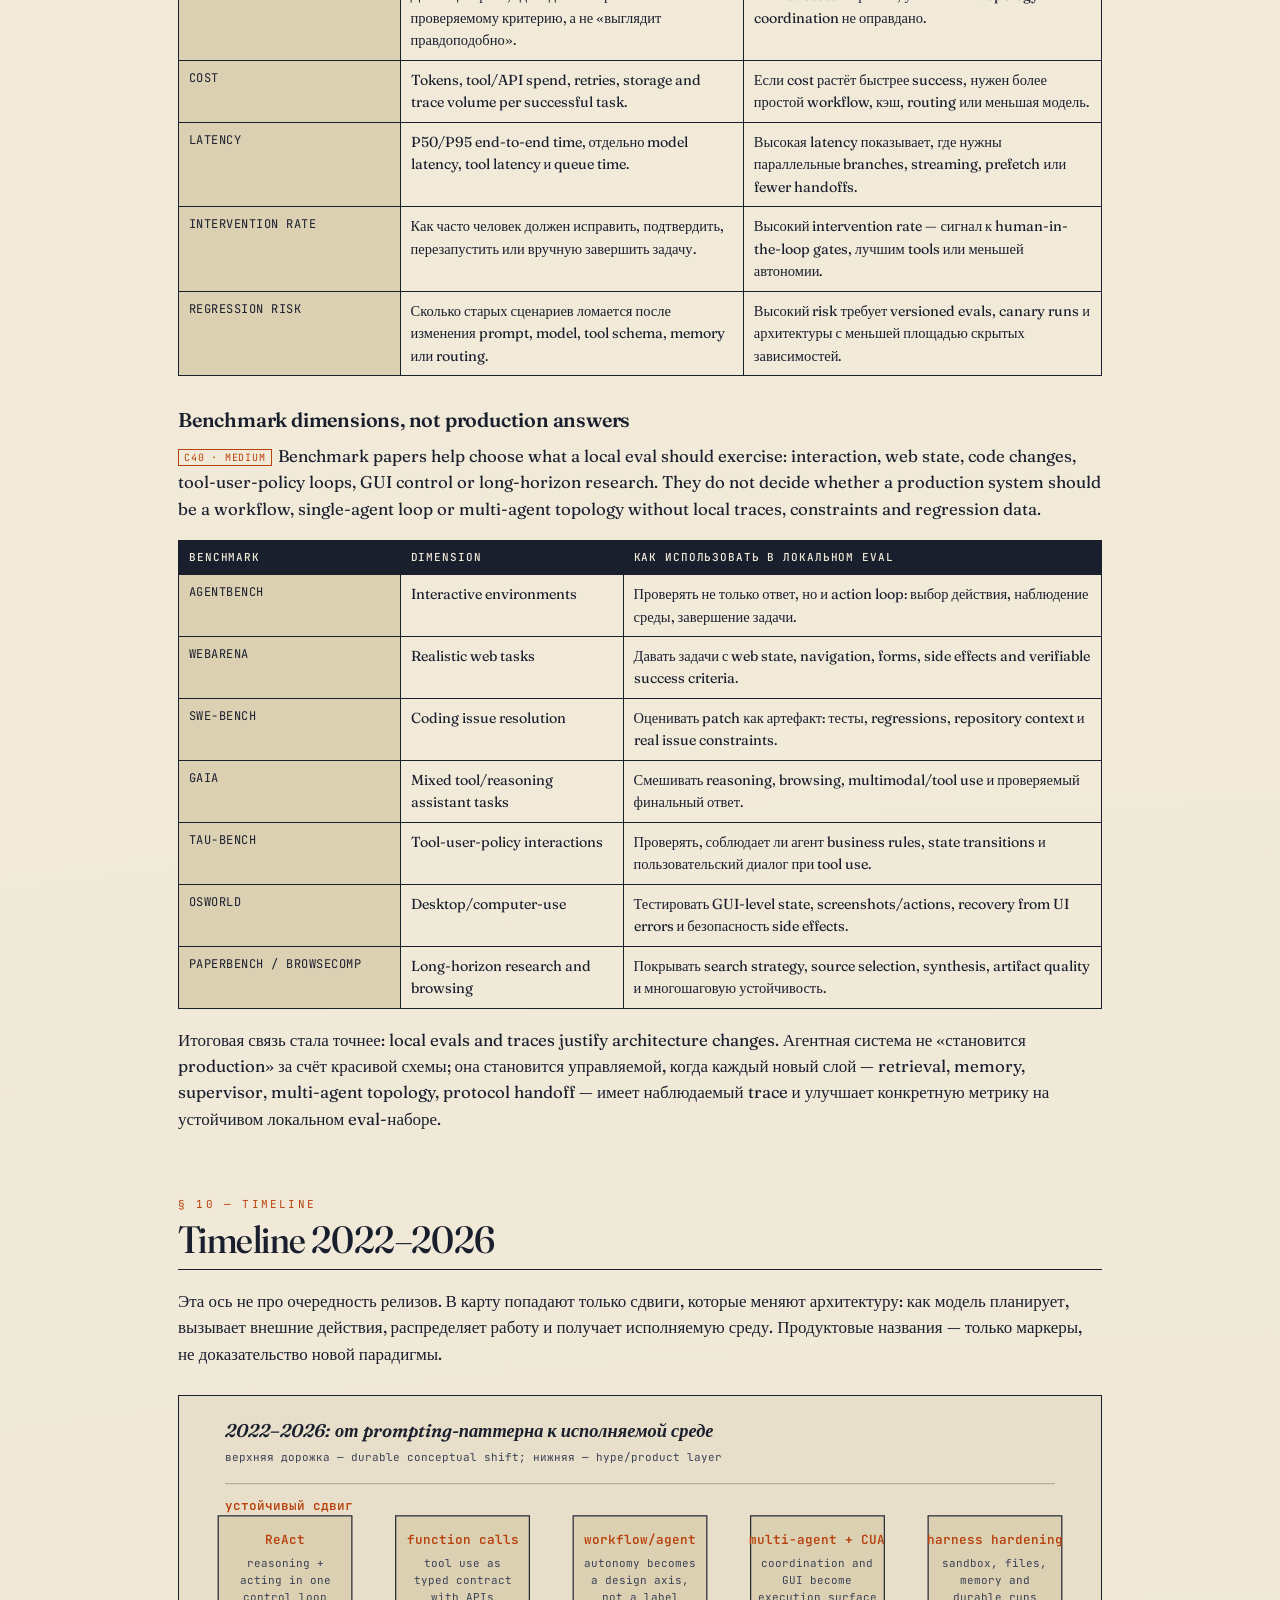
==== commit d2384922: "Rewrite eval observability section Task 09: ground evaluation, tracing, and benchmark dimensions; le" ====
--- a/index.html
+++ b/index.html
@@ -828,9 +828,11 @@
 <section>
   <div class="sec-num">§ 09 — проверка</div>
   <h2>Evaluation &amp; Observability</h2>
-  <p>Evaluation в агентной системе — не постскрипт после дизайна, а рабочий цикл разработки. Сначала фиксируется простой baseline: prompt, workflow или augmented LLM с минимальным числом moving parts. Затем запускаются evals на реальных сценариях, читаются traces, меняется архитектура, и тот же набор прогоняется снова как regression suite.</p>
+  <!-- C39 hidden note: Anthropic Building Effective Agents and OpenAI Practical Guide support simple-first, eval-oriented iteration; OpenAI Agents SDK tracing supports traces as part of the development loop. -->
+  <p class="claim" data-claim-id="C39" data-claim-type="evaluation-claim" data-evidence-strength="strong" data-reviewed-date="2026-06-03"><span class="evidence-chip">C39 · strong</span>Evaluation в агентной системе — не постскрипт после дизайна, а рабочий цикл разработки. Сначала фиксируется простой baseline: prompt, workflow или augmented LLM с минимальным числом moving parts. Затем запускаются local evals на реальных сценариях, читаются traces, меняется архитектура, и тот же набор прогоняется снова как regression suite.</p>
 
   <p>Практический принцип: <em>start simple, optimize through evals</em>. Больше автономии, больше агентов, сложнее retrieval или handoffs добавляются не потому, что карта позволяет, а потому что eval показывает измеримый выигрыш относительно стоимости, latency и риска регрессий.</p>
+  <p class="note">Публичные benchmarks полезны как каталог task shapes и failure dimensions, но не как вечный ответ на production architecture. Для архитектурного решения нужен локальный набор задач, traces, cost/latency budget, intervention rate и regression risk.</p>
 
   <h3>Eval-driven loop</h3>
   <div class="patterns">
@@ -842,31 +844,32 @@
     <div class="pat">
       <div class="ptag">02 · inspect</div>
       <h4>Trace объясняет провал</h4>
-      <p>Смотреть только финальный ответ мало. Нужен путь: model calls, tool calls, retrieval, state changes и handoffs, иначе ошибка превращается в «модель странно решила».</p>
+      <p>Смотреть только финальный ответ мало. Нужны spans/events для model calls, tool calls, retrieval, state changes и handoffs, иначе ошибка превращается в «модель странно решила».</p>
     </div>
     <div class="pat">
       <div class="ptag">03 · choose</div>
-      <h4>Архитектура выбирается эмпирически</h4>
-      <p>Если eval падает из-за поиска — чинится retrieval. Если из-за планирования — меняется control loop. Если из-за координации — добавляется явный handoff или supervisor.</p>
+      <h4>Архитектура меняется по сигналу</h4>
+      <p>Если local eval падает из-за поиска — чинится retrieval. Если из-за планирования — меняется control loop. Если из-за координации — добавляется явный handoff или supervisor.</p>
     </div>
   </div>
 
   <h3>Что трассировать</h3>
-  <table class="stack">
+  <!-- C40 hidden note: OpenAI Agents SDK tracing supports agent/model/tool/handoff trace spans; OpenTelemetry GenAI supports vendor-neutral spans/events for GenAI operations. Retrieval and state changes may need harness-specific custom spans/events when they are outside standardized GenAI conventions. -->
+  <table class="stack claim eval-table eval-trace-table" data-claim-id="C40" data-claim-type="evaluation-claim" data-evidence-strength="medium" data-reviewed-date="2026-06-03">
     <thead>
-      <tr><th>Trace event</th><th>Что писать</th><th>Зачем это нужно</th></tr>
+      <tr><th>Trace event</th><th>Span / event vocabulary</th><th>Что писать</th><th>Зачем это нужно</th></tr>
     </thead>
     <tbody>
-      <tr><td>Model calls</td><td>model/version, prompt template, input context, tokens, structured output, retries</td><td>Отделить ошибку рассуждения от ошибки промпта, контекста или версии модели.</td></tr>
-      <tr><td>Tool calls</td><td>tool name, arguments, result shape, error, timeout, retry policy</td><td>Понять, провалился ли агент из-за выбора tool, плохих аргументов или внешнего API.</td></tr>
-      <tr><td>Retrieval</td><td>query, collection, filters, retrieved chunks, scores, citations</td><td>Видеть, была ли у модели нужная информация и не победил ли случайный похожий фрагмент.</td></tr>
-      <tr><td>State changes</td><td>diff рабочего состояния, memory writes, artifact updates, decision checkpoints</td><td>Ловить drift состояния и ошибки, которые появляются не в одном шаге, а накапливаются по цепочке.</td></tr>
-      <tr><td>Handoffs</td><td>source agent, target agent, reason, payload, expected contract</td><td>Проверять, что делегирование улучшает результат, а не добавляет скрытую потерю контекста.</td></tr>
+      <tr><td><span class="evidence-chip">C40 · medium</span>Model calls</td><td>Generation/model span; request/response events where enabled.</td><td>model/provider/version, prompt template, input context reference, tokens, structured output, latency, retries</td><td>Отделить ошибку рассуждения от ошибки промпта, контекста или версии модели.</td></tr>
+      <tr><td>Tool calls</td><td>Function/tool span; error and retry events.</td><td>tool name, schema version, arguments or redacted arguments, result shape, error, timeout, retry policy</td><td>Понять, провалился ли агент из-за выбора tool, плохих аргументов или внешнего API.</td></tr>
+      <tr><td>Retrieval</td><td>Retrieval/search span or harness event; citations as linked artifacts.</td><td>query, collection, filters, retrieved chunks, scores, citations, source freshness</td><td>Видеть, была ли у модели нужная информация и не победил ли случайный похожий фрагмент.</td></tr>
+      <tr><td>State changes</td><td>Custom span/event or artifact diff when state is outside GenAI semantic conventions.</td><td>diff рабочего состояния, memory writes, artifact updates, decision checkpoints, policy result</td><td>Ловить drift состояния и ошибки, которые появляются не в одном шаге, а накапливаются по цепочке.</td></tr>
+      <tr><td>Handoffs</td><td>Handoff span/event in agent traces; cross-runtime contract event when needed.</td><td>source agent, target agent, reason, payload, expected contract, acceptance/failure status</td><td>Проверять, что делегирование улучшает результат, а не добавляет скрытую потерю контекста.</td></tr>
     </tbody>
   </table>
 
   <h3>Метрики, которые двигают дизайн</h3>
-  <table class="stack">
+  <table class="stack eval-table eval-metric-table">
     <thead>
       <tr><th>Метрика</th><th>Как читать</th><th>Архитектурный сигнал</th></tr>
     </thead>
@@ -879,7 +882,25 @@
     </tbody>
   </table>
 
-  <p>Итоговая связь простая: evaluation выбирает архитектуру. Агентная система не «становится production» за счёт красивой схемы; она становится управляемой, когда каждый новый слой — retrieval, memory, supervisor, multi-agent topology, protocol handoff — имеет наблюдаемый trace и улучшает конкретную метрику на устойчивом eval-наборе.</p>
+  <h3>Benchmark dimensions, not production answers</h3>
+  <!-- C40 hidden note: AgentBench, WebArena, SWE-bench, GAIA, tau-bench, OSWorld, PaperBench and BrowseComp support benchmark/task design dimensions. Negative finding #8 warns against durable leaderboard-score claims. -->
+  <p class="claim" data-claim-id="C40" data-claim-type="evaluation-claim" data-evidence-strength="medium" data-reviewed-date="2026-06-03"><span class="evidence-chip">C40 · medium</span>Benchmark papers help choose what a local eval should exercise: interaction, web state, code changes, tool-user-policy loops, GUI control or long-horizon research. They do not decide whether a production system should be a workflow, single-agent loop or multi-agent topology without local traces, constraints and regression data.</p>
+  <table class="stack eval-table benchmark-table">
+    <thead>
+      <tr><th>Benchmark</th><th>Dimension</th><th>Как использовать в локальном eval</th></tr>
+    </thead>
+    <tbody>
+      <tr><td>AgentBench</td><td>Interactive environments</td><td>Проверять не только ответ, но и action loop: выбор действия, наблюдение среды, завершение задачи.</td></tr>
+      <tr><td>WebArena</td><td>Realistic web tasks</td><td>Давать задачи с web state, navigation, forms, side effects and verifiable success criteria.</td></tr>
+      <tr><td>SWE-bench</td><td>Coding issue resolution</td><td>Оценивать patch как артефакт: тесты, regressions, repository context и real issue constraints.</td></tr>
+      <tr><td>GAIA</td><td>Mixed tool/reasoning assistant tasks</td><td>Смешивать reasoning, browsing, multimodal/tool use и проверяемый финальный ответ.</td></tr>
+      <tr><td>tau-bench</td><td>Tool-user-policy interactions</td><td>Проверять, соблюдает ли агент business rules, state transitions и пользовательский диалог при tool use.</td></tr>
+      <tr><td>OSWorld</td><td>Desktop/computer-use</td><td>Тестировать GUI-level state, screenshots/actions, recovery from UI errors и безопасность side effects.</td></tr>
+      <tr><td>PaperBench / BrowseComp</td><td>Long-horizon research and browsing</td><td>Покрывать search strategy, source selection, synthesis, artifact quality и многошаговую устойчивость.</td></tr>
+    </tbody>
+  </table>
+
+  <p>Итоговая связь стала точнее: local evals and traces justify architecture changes. Агентная система не «становится production» за счёт красивой схемы; она становится управляемой, когда каждый новый слой — retrieval, memory, supervisor, multi-agent topology, protocol handoff — имеет наблюдаемый trace и улучшает конкретную метрику на устойчивом локальном eval-наборе.</p>
 </section>
 
 <!-- ========== SECTION 10: 2022-2026 TIMELINE ========== -->
@@ -1307,6 +1328,7 @@
   · LangChain Agent Protocol. Runtime client/server protocol for running agents.<br>
   · AGNTCY Docs. Identity, discovery and interoperability ecosystem.<br>
   · OpenTelemetry GenAI Semantic Conventions. Observability semantics for LLM/agent traces.<br>
+  · AgentBench; WebArena; SWE-bench; GAIA; tau-bench; OSWorld; PaperBench; BrowseComp. Benchmark design dimensions for agent evals, not durable leaderboard claims.<br>
   · Spring AI Reference. Building Effective Agents (импл. паттернов).<br>
   · Erman, Hayes-Roth, Lesser, Reddy (1980). The HEARSAY-II Speech Understanding System.<br>
   · Smith (1980). The Contract Net Protocol.<br>
--- a/assets/styles.css
+++ b/assets/styles.css
@@ -288,6 +288,60 @@
     .memory-boundary-table td:nth-child(1)::before{content:"Механизм"}
     .memory-boundary-table td:nth-child(2)::before{content:"Чем является"}
     .memory-boundary-table td:nth-child(3)::before{content:"Граница memory"}
+
+    .eval-table{
+      border:0;
+      display:block;
+    }
+    .eval-table thead{
+      display:none;
+    }
+    .eval-table tbody,
+    .eval-table tr,
+    .eval-table td{
+      display:block;
+      width:100%;
+    }
+    .eval-table tr{
+      border:1px solid var(--ink);
+      margin:0 0 10px;
+      background:var(--paper-2);
+    }
+    .eval-table td{
+      border:0;
+      border-top:1px solid rgba(26,31,46,.28);
+      padding:8px 9px;
+    }
+    .eval-table td:first-child{
+      border-top:0;
+      background:var(--ink);
+      color:var(--paper);
+      font-size:11px;
+      width:100%;
+    }
+    .eval-table td::before{
+      content:"";
+      display:block;
+      font-family:"JetBrains Mono",monospace;
+      font-size:10px;
+      letter-spacing:.08em;
+      text-transform:uppercase;
+      color:var(--accent);
+      margin-bottom:3px;
+    }
+    .eval-table td:first-child::before{
+      color:var(--paper-3);
+    }
+    .eval-trace-table td:nth-child(1)::before{content:"Trace event"}
+    .eval-trace-table td:nth-child(2)::before{content:"Span / event"}
+    .eval-trace-table td:nth-child(3)::before{content:"Что писать"}
+    .eval-trace-table td:nth-child(4)::before{content:"Зачем"}
+    .eval-metric-table td:nth-child(1)::before{content:"Метрика"}
+    .eval-metric-table td:nth-child(2)::before{content:"Как читать"}
+    .eval-metric-table td:nth-child(3)::before{content:"Сигнал"}
+    .benchmark-table td:nth-child(1)::before{content:"Benchmark"}
+    .benchmark-table td:nth-child(2)::before{content:"Dimension"}
+    .benchmark-table td:nth-child(3)::before{content:"Local eval use"}
   }
 
   /* Real systems map */
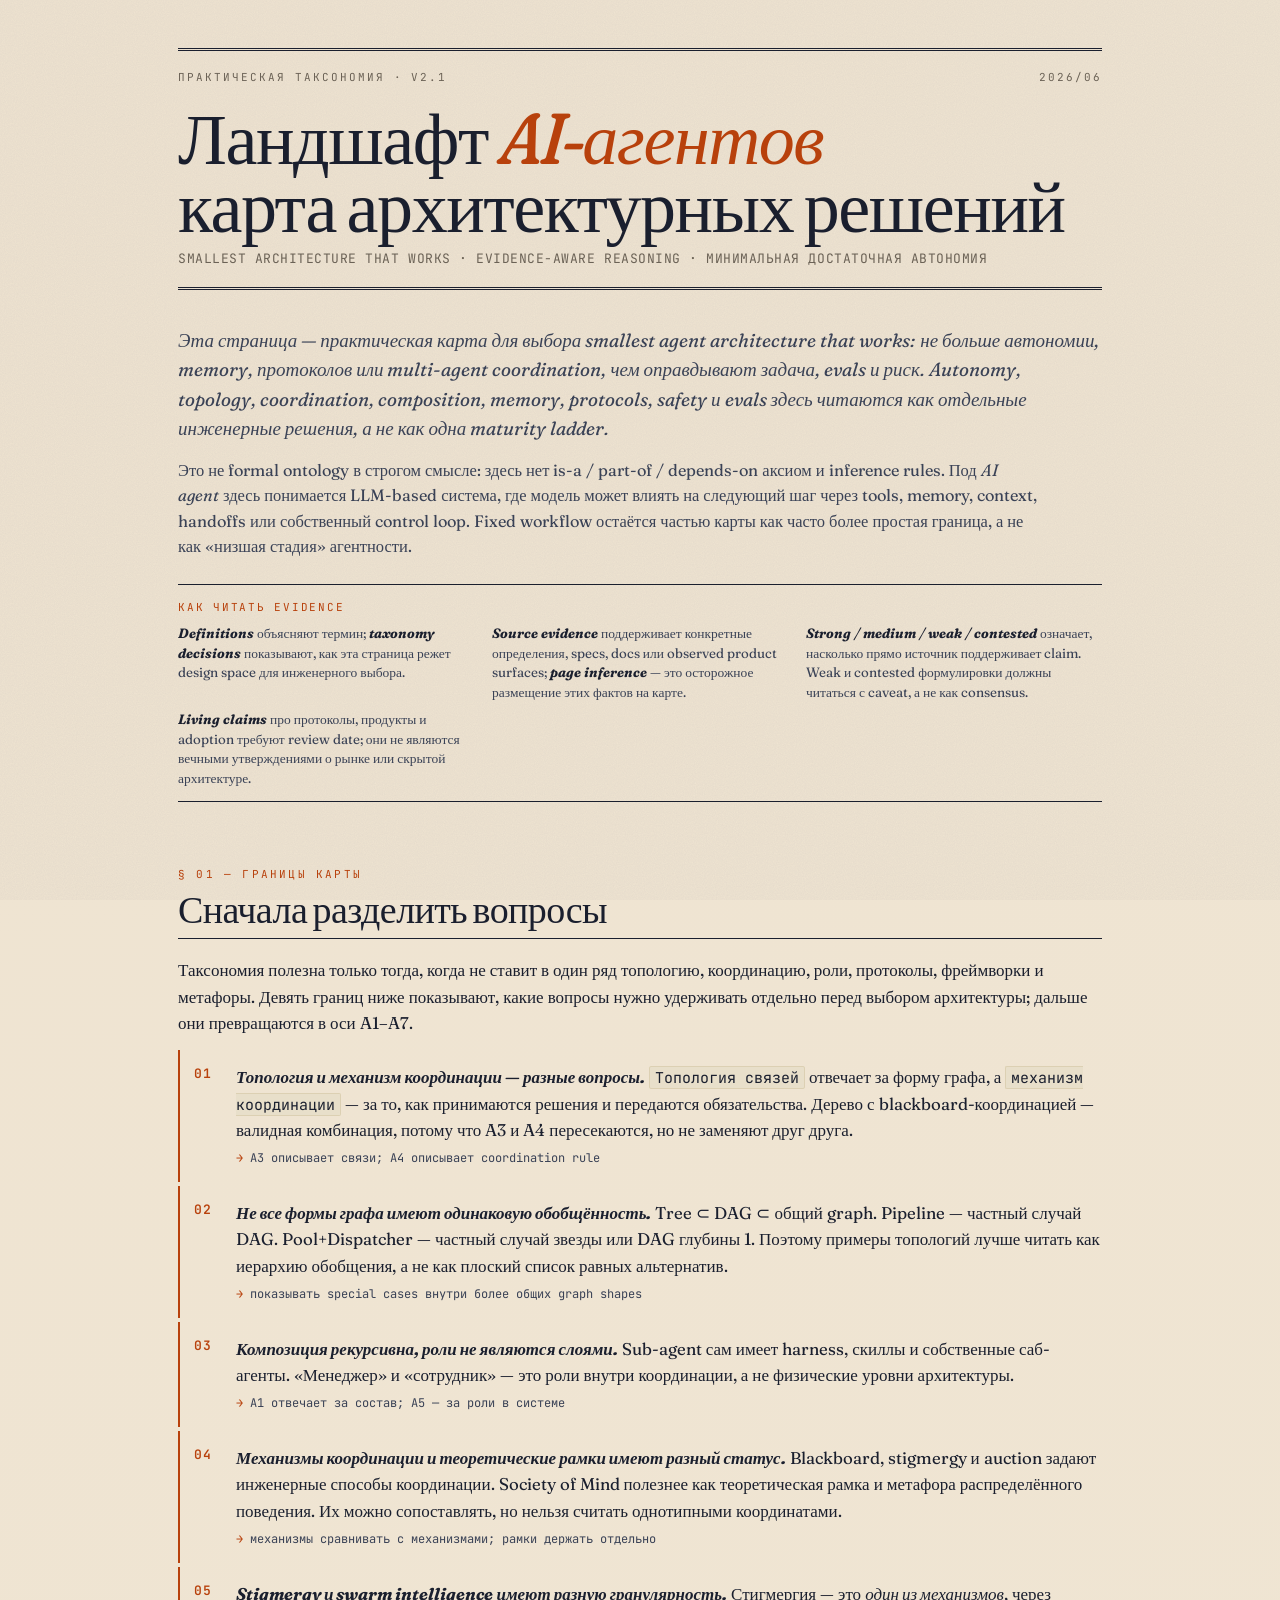
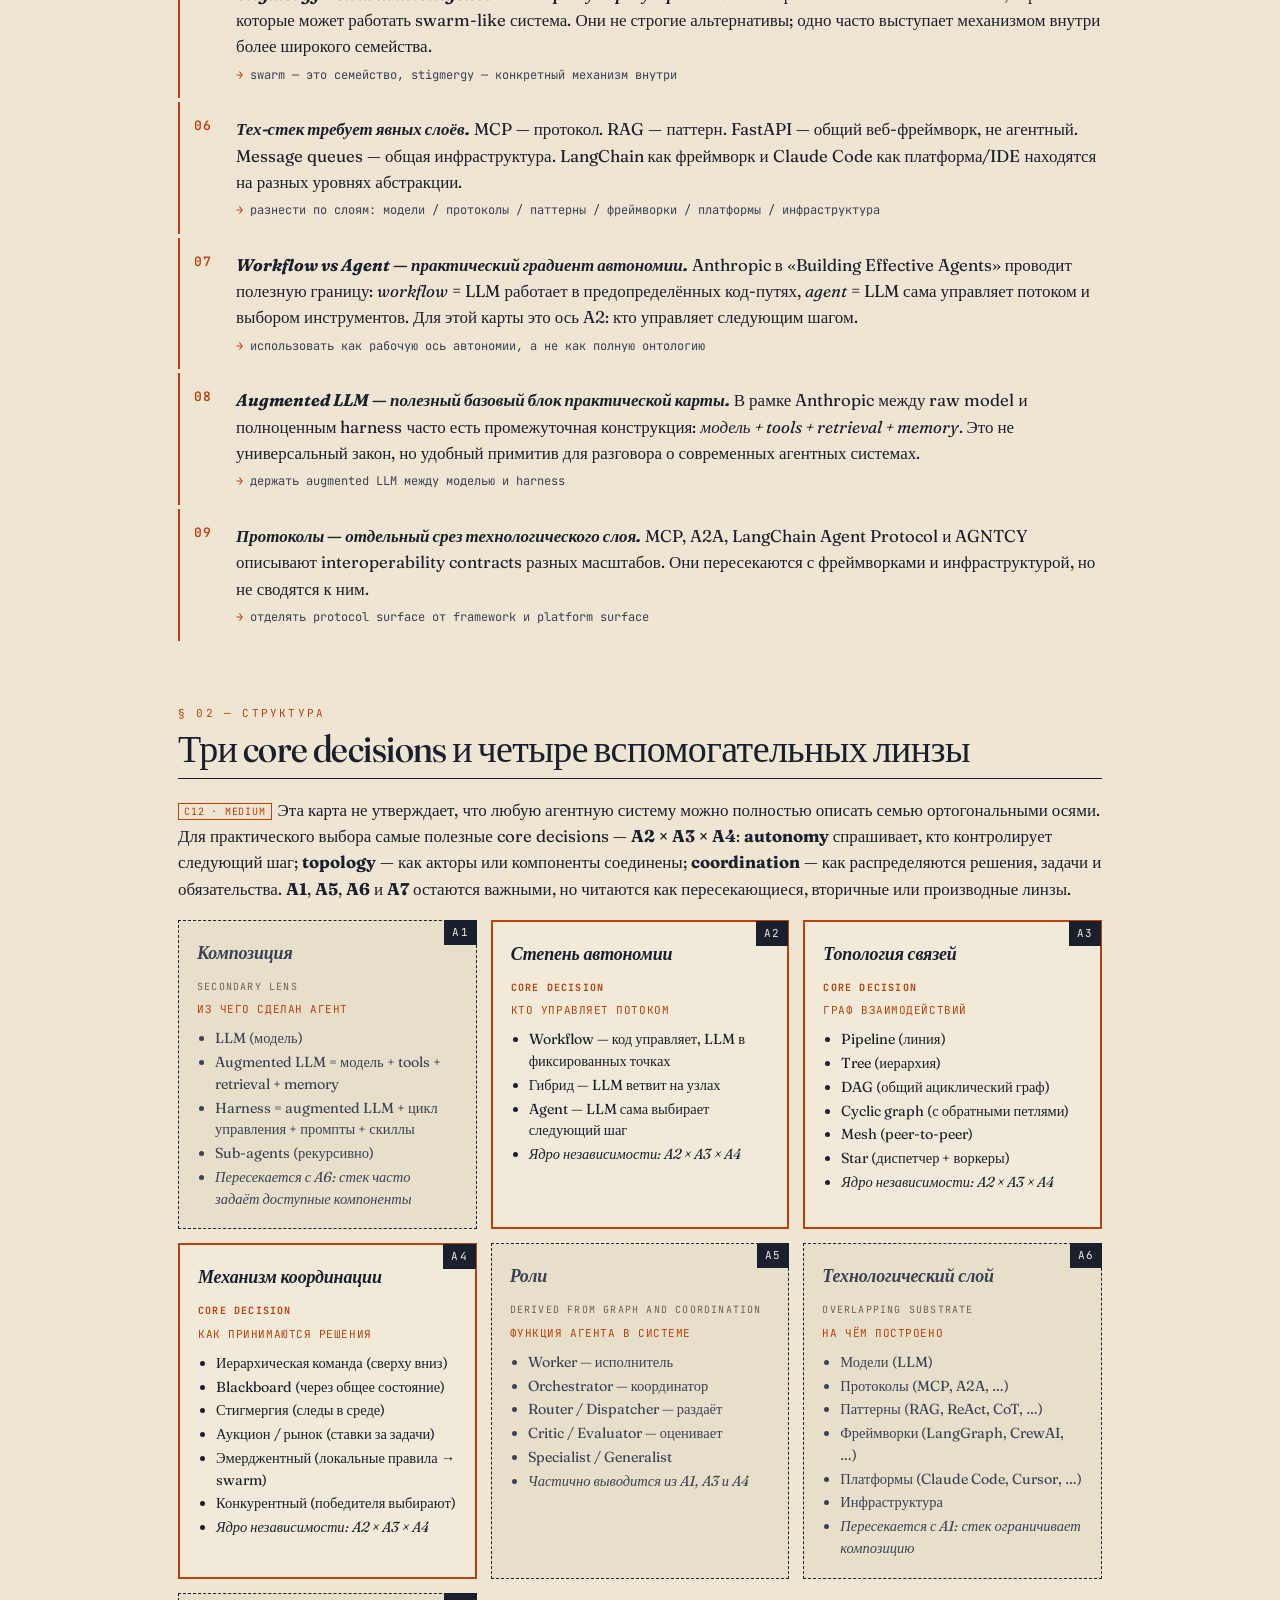
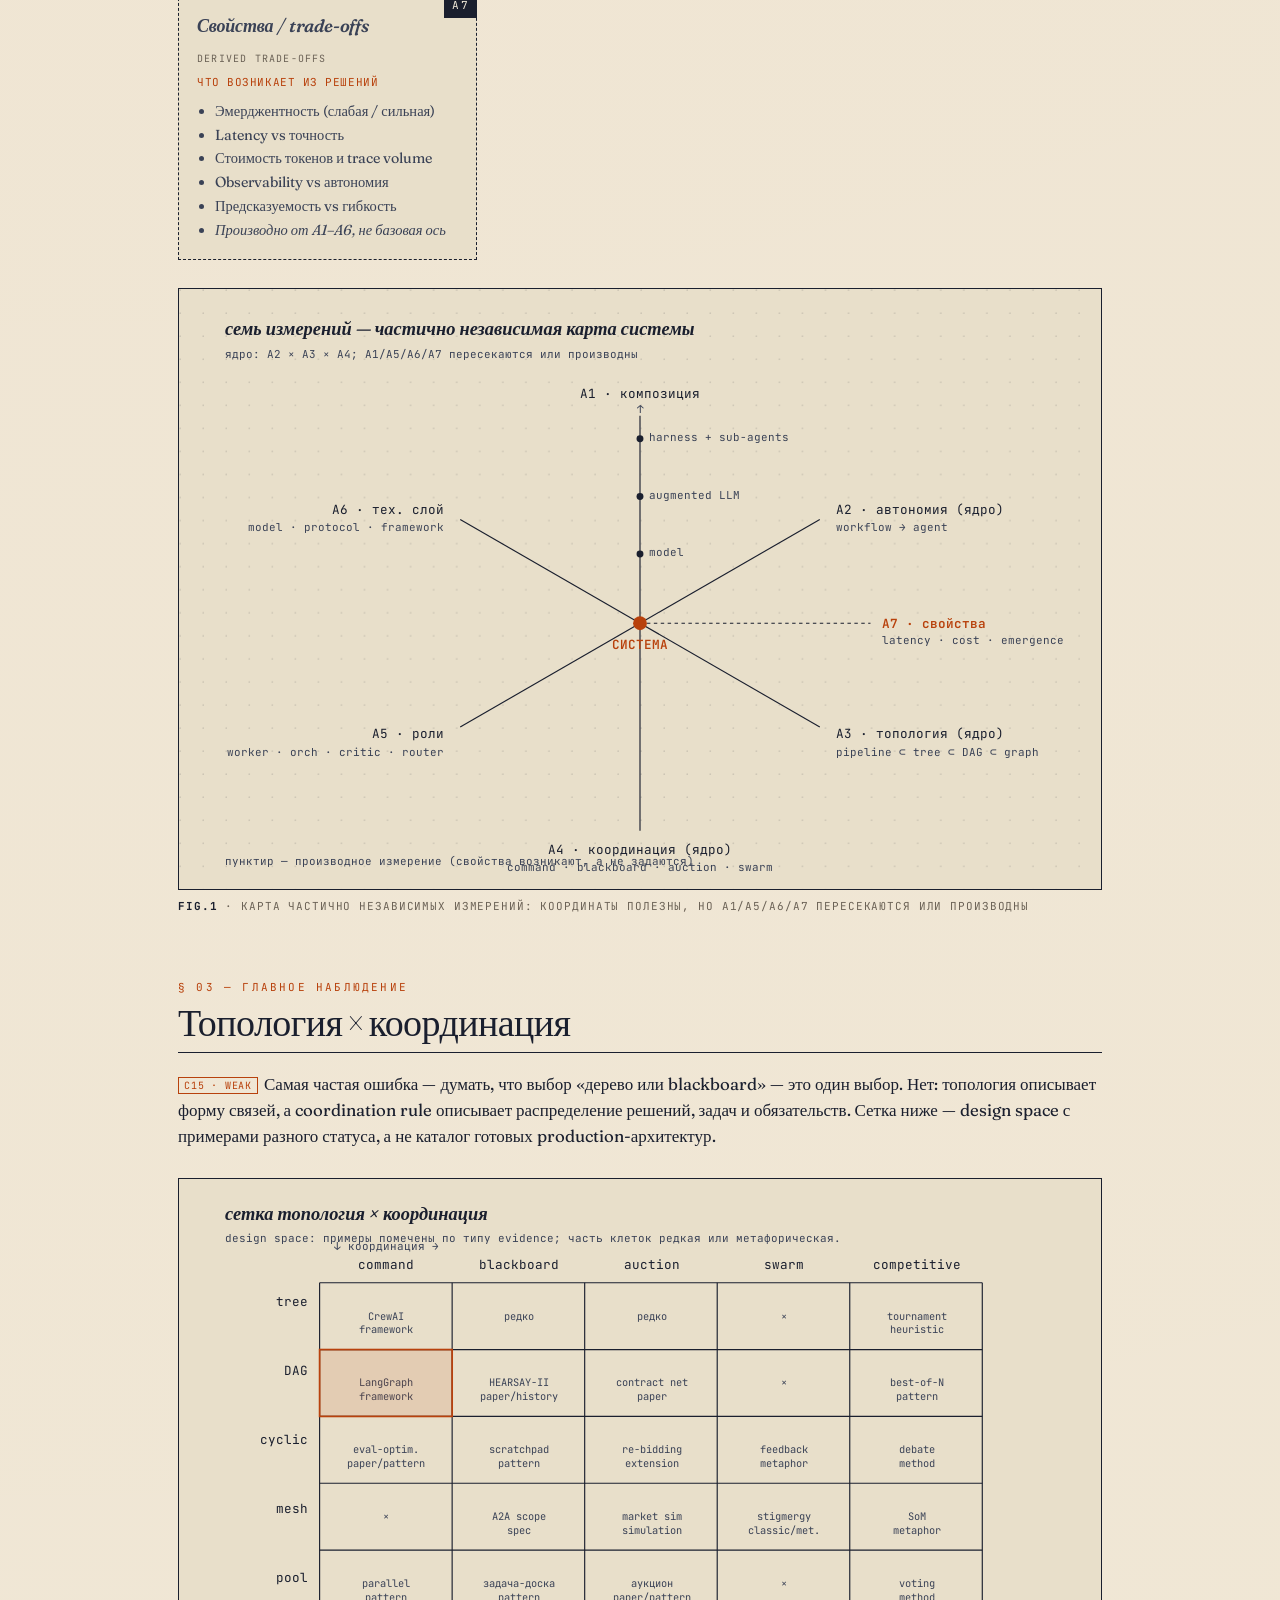
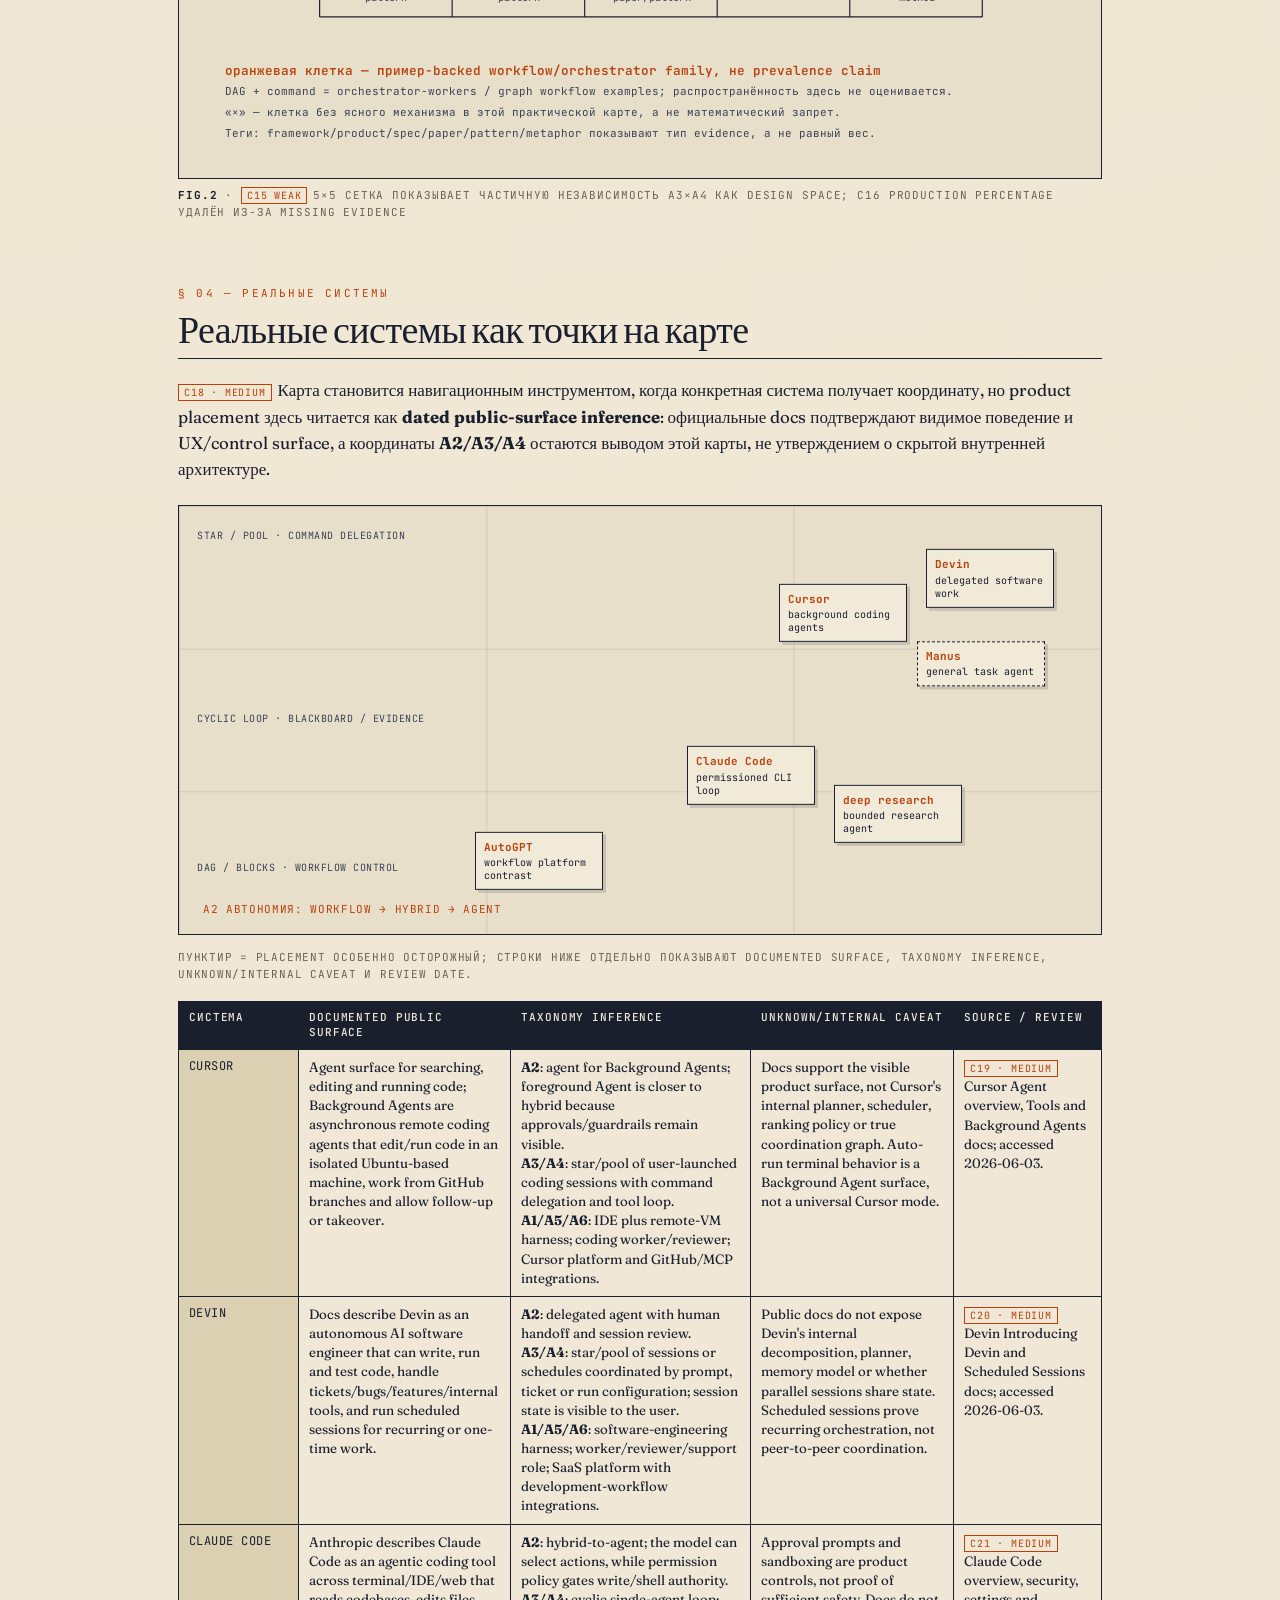
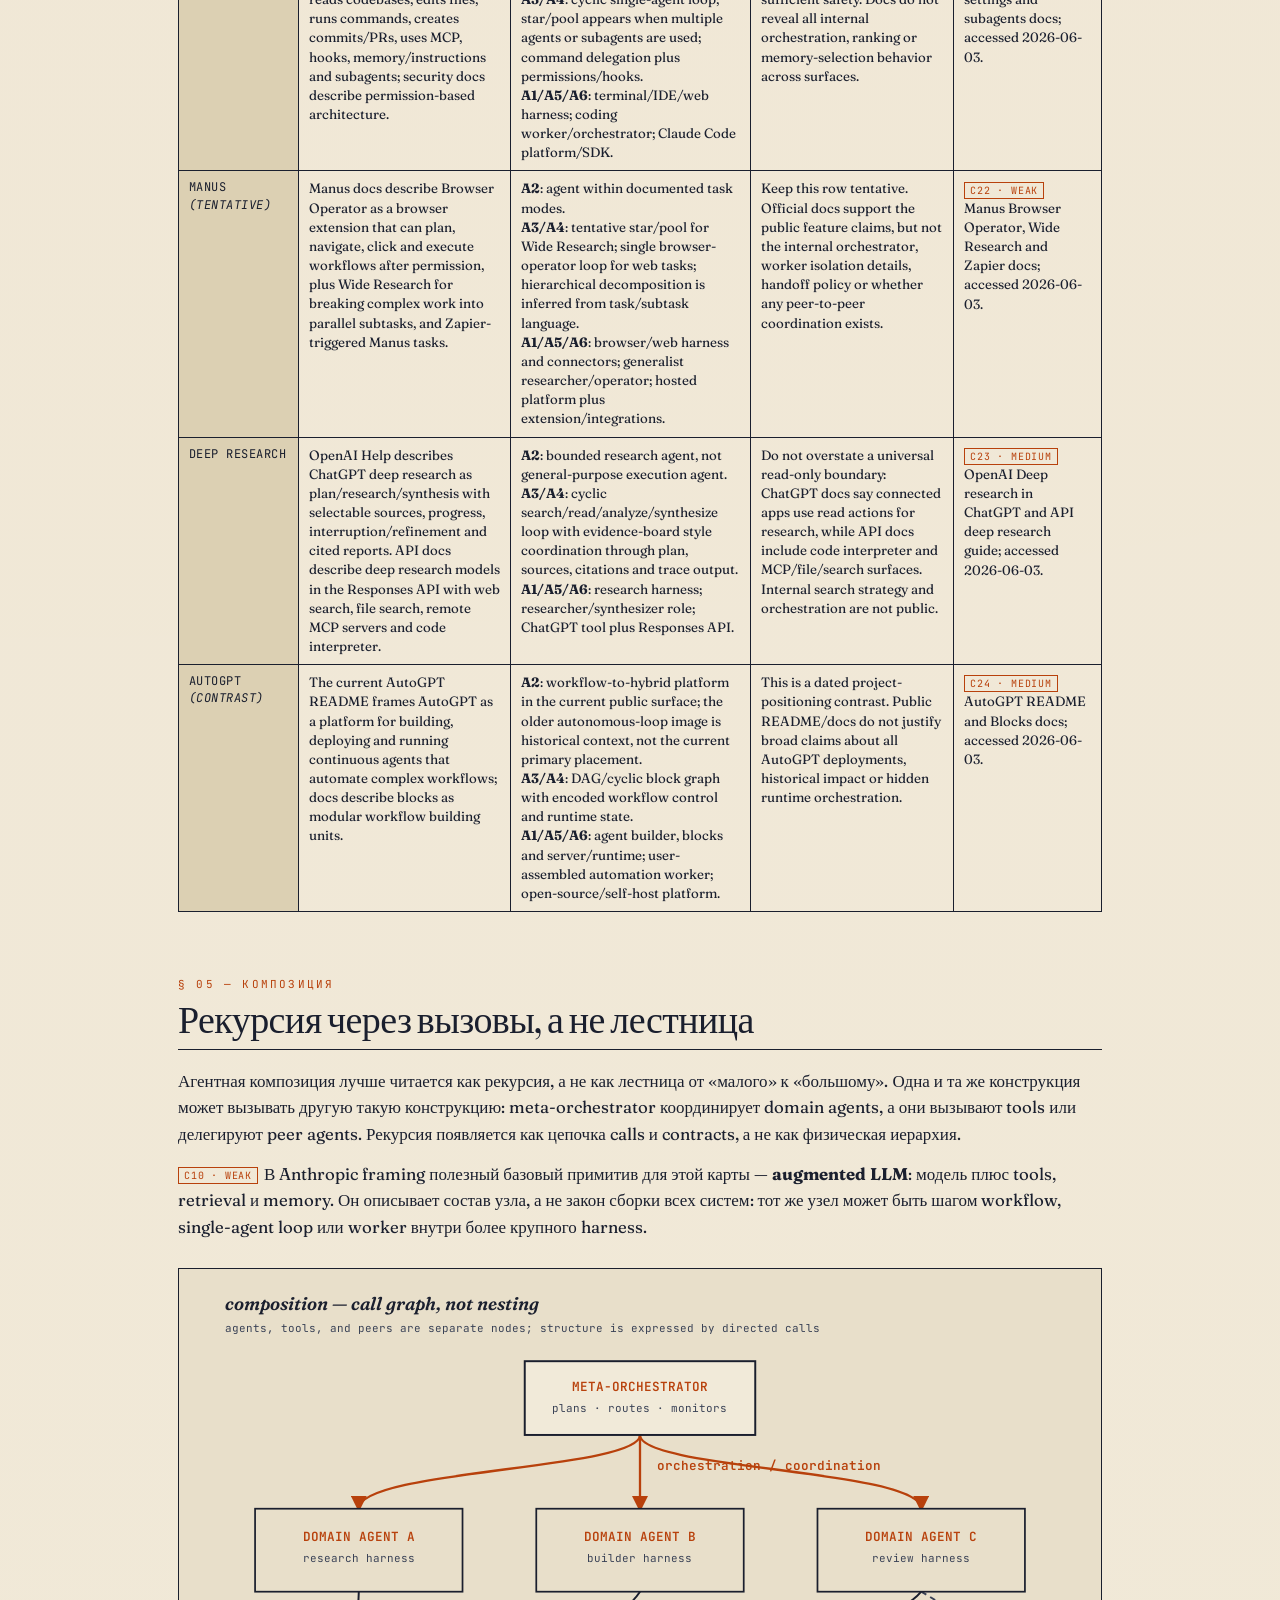
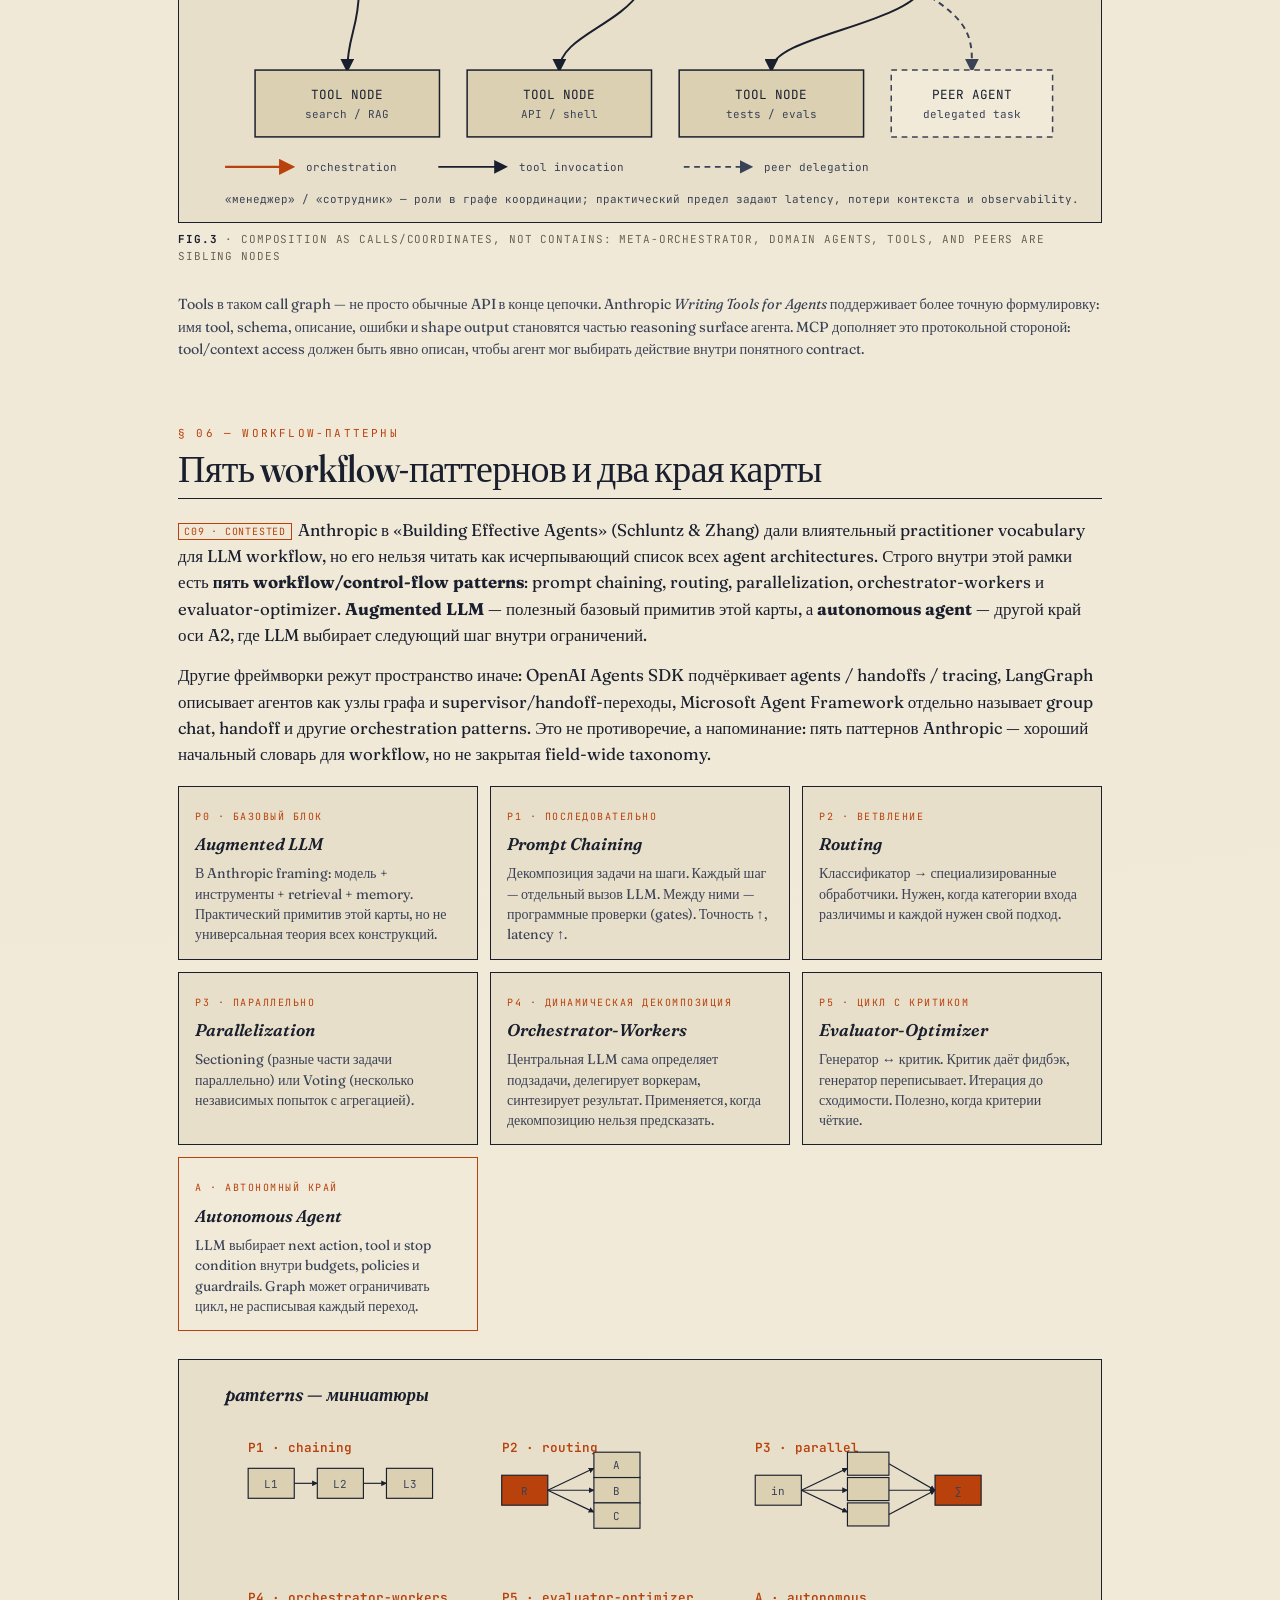
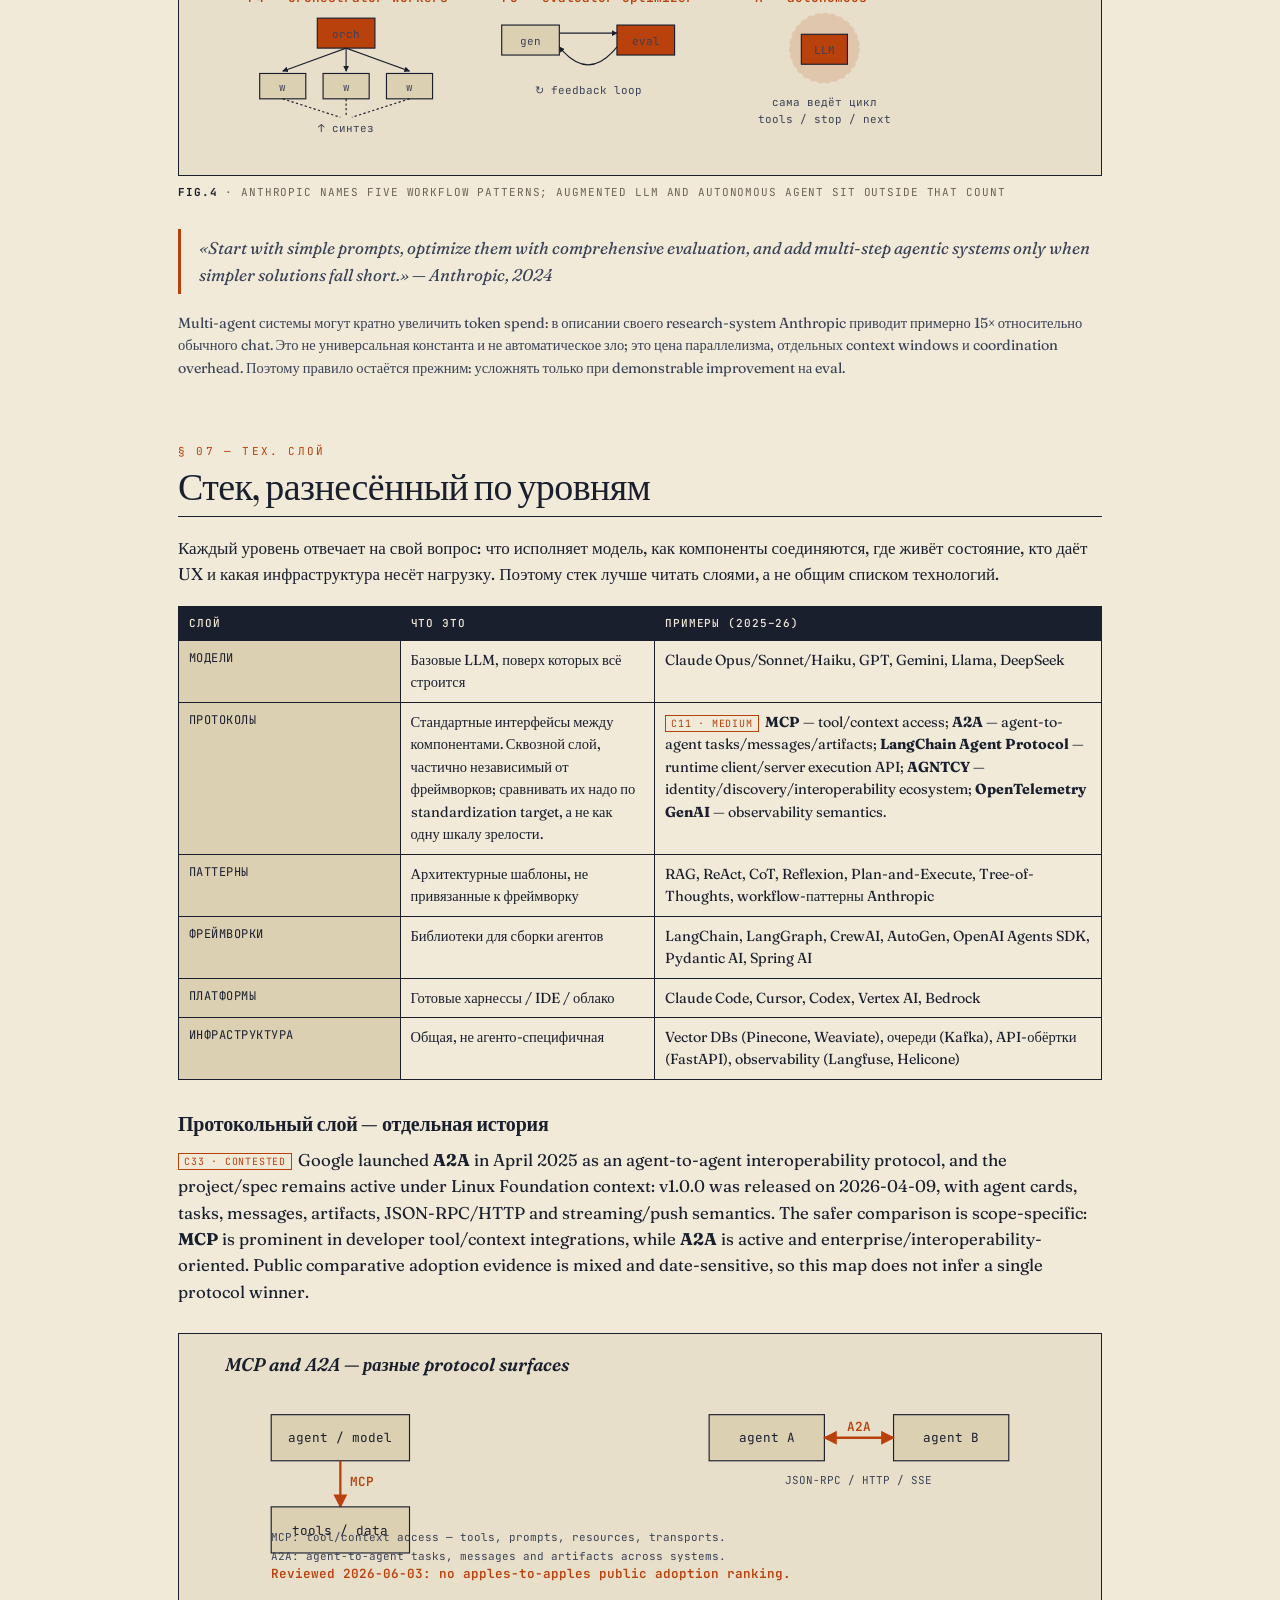
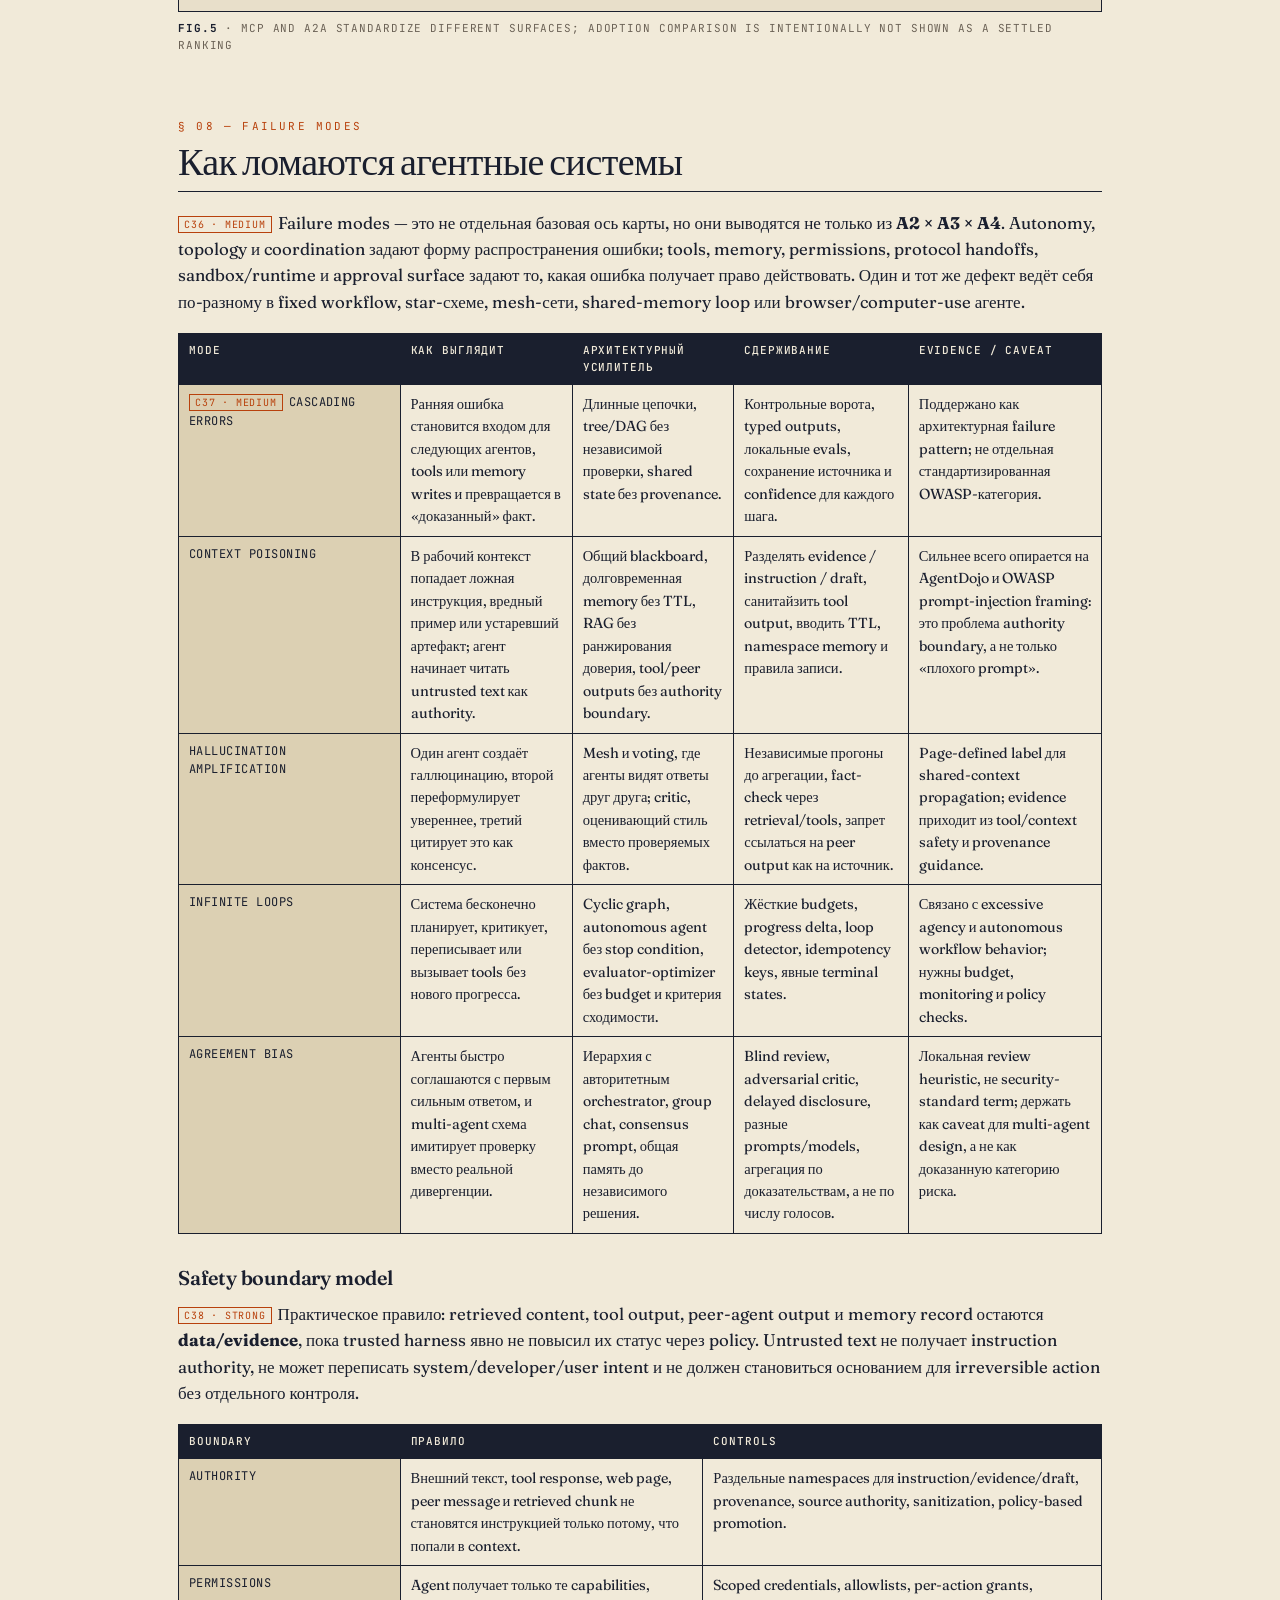
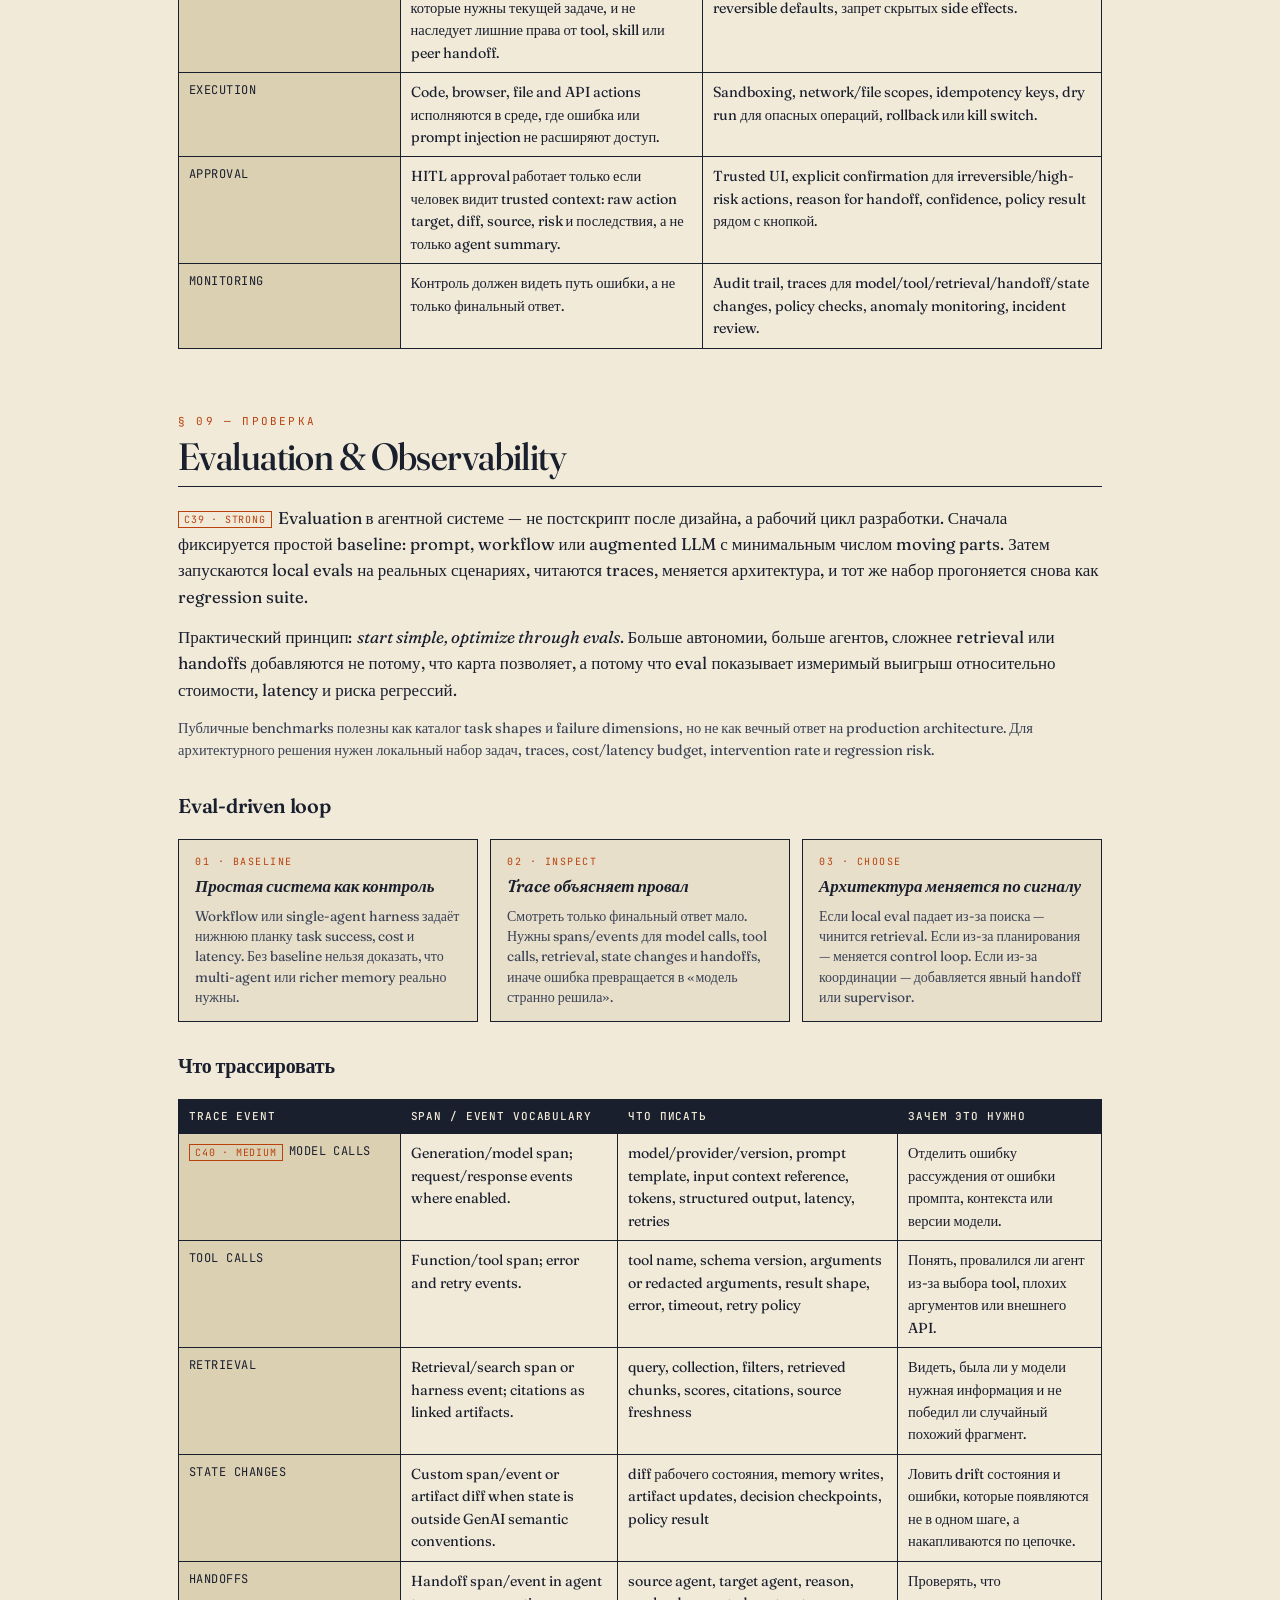
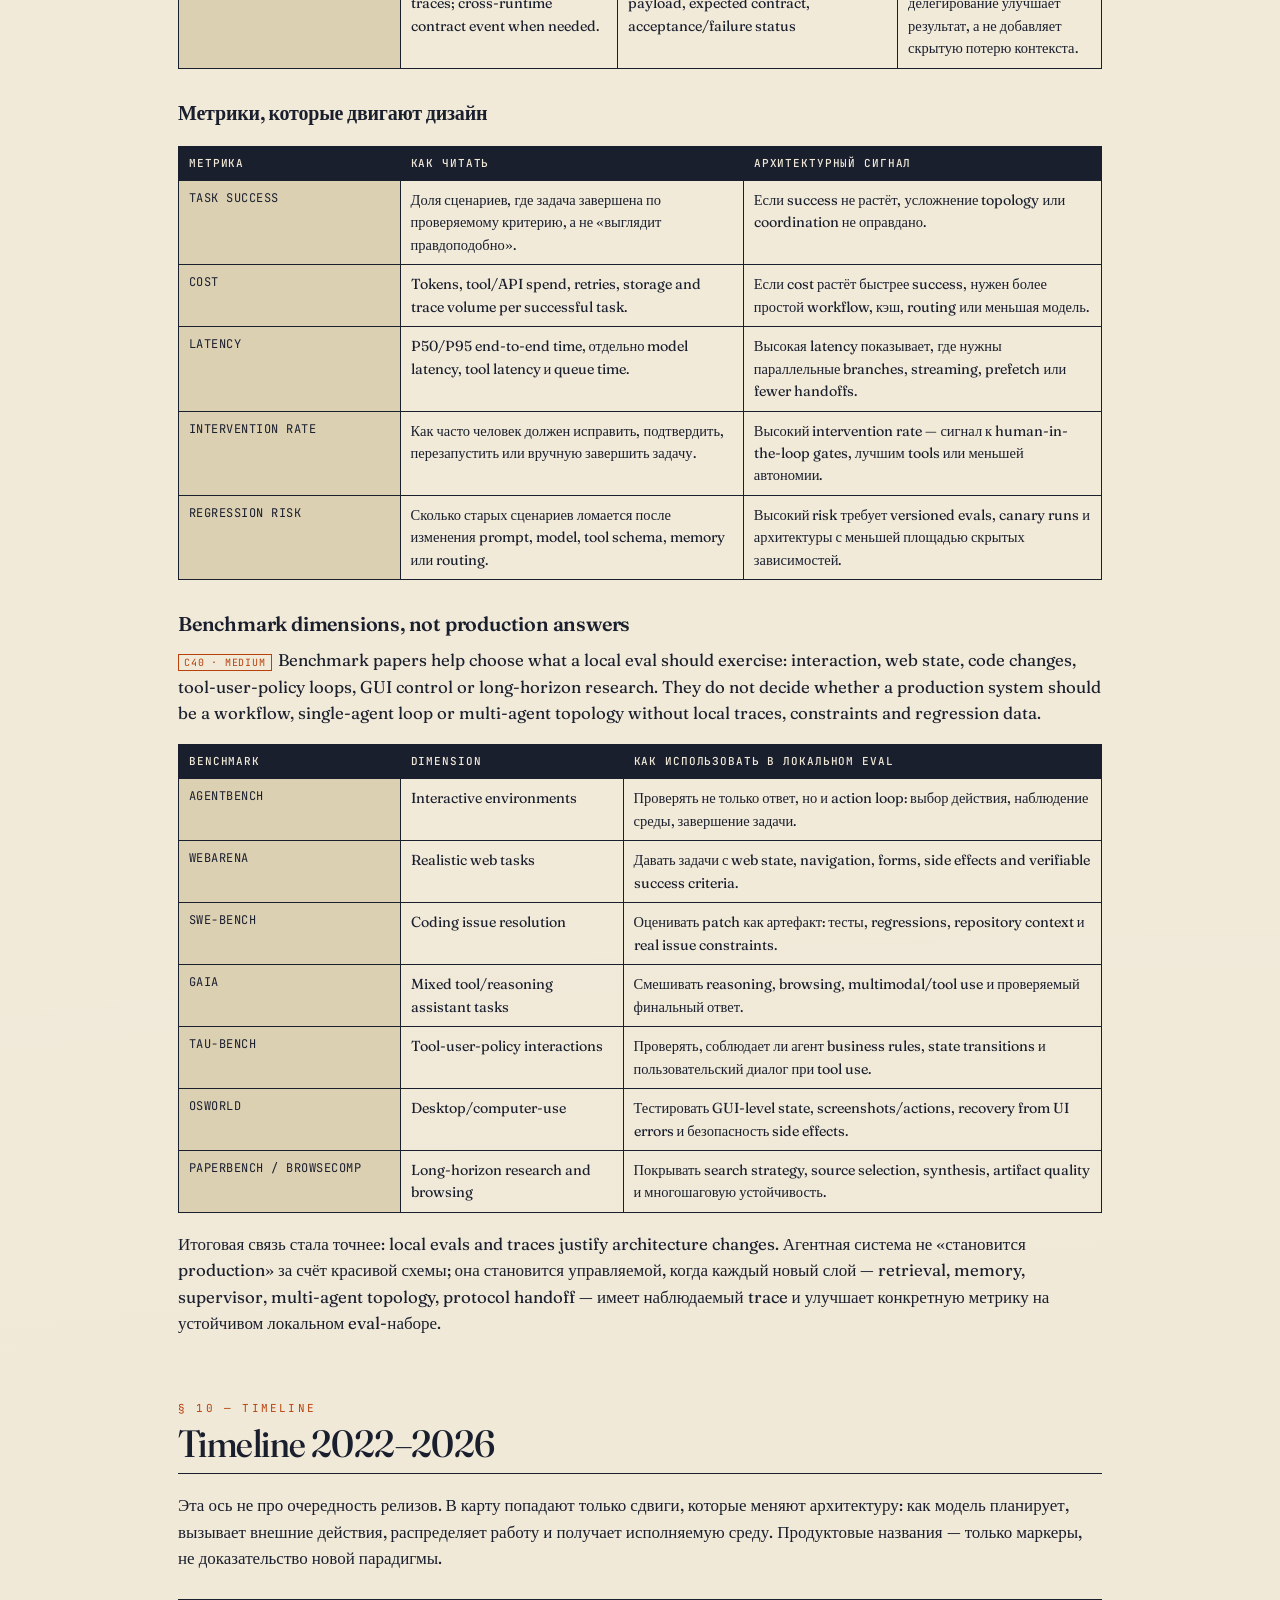
==== commit e01b8a58: "Complete prompt 10 product placements" ====
--- a/index.html
+++ b/index.html
@@ -384,7 +384,7 @@
 <section>
   <div class="sec-num">§ 04 — реальные системы</div>
   <h2>Реальные системы как точки на карте</h2>
-  <p>Карта становится навигационным инструментом, когда конкретная система получает координату. Ниже placement по публично проверяемому поведению продукта, а не по внутренней архитектуре: сначала читаем <b>A2</b> (кто управляет потоком), затем <b>A3×A4</b> (какой граф и координация), потом уточняем <b>A1/A5/A6</b>.</p>
+  <p class="claim" data-claim-id="C18" data-claim-type="product-system-claim" data-evidence-strength="medium" data-reviewed-date="2026-06-03"><span class="evidence-chip">C18 · medium</span>Карта становится навигационным инструментом, когда конкретная система получает координату, но product placement здесь читается как <b>dated public-surface inference</b>: официальные docs подтверждают видимое поведение и UX/control surface, а координаты <b>A2/A3/A4</b> остаются выводом этой карты, не утверждением о скрытой внутренней архитектуре.</p>
 
   <div class="system-map" aria-label="Реальные системы на карте A2 и A3/A4">
     <div class="map-row-label top">star / pool · command delegation</div>
@@ -416,48 +416,54 @@
       workflow platform contrast
     </div>
   </div>
-  <div class="system-note">Пунктир = placement осторожный: публичные docs подтверждают capability, но не раскрывают внутреннюю координацию.</div>
-
-  <table class="stack">
+  <div class="system-note">Пунктир = placement особенно осторожный; строки ниже отдельно показывают documented surface, taxonomy inference, unknown/internal caveat и review date.</div>
+
+  <table class="stack product-table">
     <thead>
-      <tr><th>Система</th><th>Координата A2/A3/A4</th><th>A1/A5/A6</th><th>Почему здесь</th></tr>
+      <tr><th>Система</th><th>Documented public surface</th><th>Taxonomy inference</th><th>Unknown/internal caveat</th><th>Source / review</th></tr>
     </thead>
     <tbody>
-      <tr>
+      <tr class="claim" data-claim-id="C19" data-claim-type="product-system-claim" data-evidence-strength="medium" data-reviewed-date="2026-06-03">
         <td>Cursor</td>
-        <td><b>A2</b>: agent для Background Agents; foreground Agent ближе к hybrid из-за approvals.<br><b>A3</b>: star/pool — пользователь запускает независимые удалённые coding agents.<br><b>A4</b>: иерархическая команда + tool loop; background режим auto-runs terminal commands.</td>
-        <td><b>A1</b>: IDE/remote-VM harness + code tools + MCP.<br><b>A5</b>: coding worker, иногда reviewer/fixer.<br><b>A6</b>: IDE/platform + GitHub app.</td>
-        <td>Официальные docs описывают асинхронных агентов, которые редактируют и запускают код в изолированной Ubuntu VM, работают на отдельной ветке и допускают follow-up или takeover.</td>
+        <td>Agent surface for searching, editing and running code; Background Agents are asynchronous remote coding agents that edit/run code in an isolated Ubuntu-based machine, work from GitHub branches and allow follow-up or takeover.</td>
+        <td><b>A2</b>: agent for Background Agents; foreground Agent is closer to hybrid because approvals/guardrails remain visible.<br><b>A3/A4</b>: star/pool of user-launched coding sessions with command delegation and tool loop.<br><b>A1/A5/A6</b>: IDE plus remote-VM harness; coding worker/reviewer; Cursor platform and GitHub/MCP integrations.</td>
+        <td>Docs support the visible product surface, not Cursor's internal planner, scheduler, ranking policy or true coordination graph. Auto-run terminal behavior is a Background Agent surface, not a universal Cursor mode.</td>
+        <td><span class="evidence-chip">C19 · medium</span>Cursor Agent overview, Tools and Background Agents docs; accessed 2026-06-03.</td>
       </tr>
-      <tr>
+      <tr class="claim" data-claim-id="C20" data-claim-type="product-system-claim" data-evidence-strength="medium" data-reviewed-date="2026-06-03">
         <td>Devin</td>
-        <td><b>A2</b>: agent, с human handoff.<br><b>A3</b>: star/pool — отдельные sessions, параллельные задачи, scheduled runs.<br><b>A4</b>: иерархическая делегация через prompt/ticket/schedule; состояние видно в session.</td>
-        <td><b>A1</b>: software-engineer harness с IDE, terminal, browser, playbooks.<br><b>A5</b>: worker/generalist, reviewer, support engineer.<br><b>A6</b>: SaaS platform + Slack/Jira/Linear/GitHub-style integrations.</td>
-        <td>Docs осторожно, но прямо говорят: Devin пишет, запускает и тестирует код; его можно направлять на tickets, bugs, refactors, docs и recurring sessions.</td>
+        <td>Docs describe Devin as an autonomous AI software engineer that can write, run and test code, handle tickets/bugs/features/internal tools, and run scheduled sessions for recurring or one-time work.</td>
+        <td><b>A2</b>: delegated agent with human handoff and session review.<br><b>A3/A4</b>: star/pool of sessions or schedules coordinated by prompt, ticket or run configuration; session state is visible to the user.<br><b>A1/A5/A6</b>: software-engineering harness; worker/reviewer/support role; SaaS platform with development-workflow integrations.</td>
+        <td>Public docs do not expose Devin's internal decomposition, planner, memory model or whether parallel sessions share state. Scheduled sessions prove recurring orchestration, not peer-to-peer coordination.</td>
+        <td><span class="evidence-chip">C20 · medium</span>Devin Introducing Devin and Scheduled Sessions docs; accessed 2026-06-03.</td>
       </tr>
-      <tr>
+      <tr class="claim" data-claim-id="C21" data-claim-type="product-system-claim" data-evidence-strength="medium" data-reviewed-date="2026-06-03">
         <td>Claude Code</td>
-        <td><b>A2</b>: hybrid → agent — модель выбирает действия, но shell/edit требуют permission policy.<br><b>A3</b>: cyclic single-agent loop; star появляется при subagents.<br><b>A4</b>: command + permission gates + hooks.</td>
-        <td><b>A1</b>: terminal harness с file tools, Bash, web/MCP, hooks, subagents.<br><b>A5</b>: coding worker и локальный orchestrator.<br><b>A6</b>: CLI/SDK platform.</td>
-        <td>Anthropic docs описывают terminal-native agentic coding tool, который может редактировать файлы, запускать команды и создавать commits, но по умолчанию держит опасные действия за explicit approval.</td>
+        <td>Anthropic describes Claude Code as an agentic coding tool across terminal/IDE/web that reads codebases, edits files, runs commands, creates commits/PRs, uses MCP, hooks, memory/instructions and subagents; security docs describe permission-based architecture.</td>
+        <td><b>A2</b>: hybrid-to-agent; the model can select actions, while permission policy gates write/shell authority.<br><b>A3/A4</b>: cyclic single-agent loop; star/pool appears when multiple agents or subagents are used; command delegation plus permissions/hooks.<br><b>A1/A5/A6</b>: terminal/IDE/web harness; coding worker/orchestrator; Claude Code platform/SDK.</td>
+        <td>Approval prompts and sandboxing are product controls, not proof of sufficient safety. Docs do not reveal all internal orchestration, ranking or memory-selection behavior across surfaces.</td>
+        <td><span class="evidence-chip">C21 · medium</span>Claude Code overview, security, settings and subagents docs; accessed 2026-06-03.</td>
       </tr>
-      <tr>
+      <tr class="claim" data-claim-id="C22" data-claim-type="product-system-claim" data-evidence-strength="weak" data-reviewed-date="2026-06-03">
         <td>Manus <em>(tentative)</em></td>
-        <td><b>A2</b>: agent в пределах заявленных task modes.<br><b>A3</b>: star/pool для Wide Research; single browser operator для веб-задач.<br><b>A4</b>: hierarchical decomposition; независимые workers без подтверждённого peer-to-peer.</td>
-        <td><b>A1</b>: web/browser harness + connectors/Zapier.<br><b>A5</b>: generalist researcher/operator.<br><b>A6</b>: hosted platform + browser extension/integrations.</td>
-        <td>Официальные docs подтверждают Browser Operator, который планирует и выполняет действия в браузере после permission, и Wide Research, где главный agent дробит задачу на независимые подзадачи. Внутренний orchestrator не раскрыт, поэтому placement помечен осторожно.</td>
+        <td>Manus docs describe Browser Operator as a browser extension that can plan, navigate, click and execute workflows after permission, plus Wide Research for breaking complex work into parallel subtasks, and Zapier-triggered Manus tasks.</td>
+        <td><b>A2</b>: agent within documented task modes.<br><b>A3/A4</b>: tentative star/pool for Wide Research; single browser-operator loop for web tasks; hierarchical decomposition is inferred from task/subtask language.<br><b>A1/A5/A6</b>: browser/web harness and connectors; generalist researcher/operator; hosted platform plus extension/integrations.</td>
+        <td>Keep this row tentative. Official docs support the public feature claims, but not the internal orchestrator, worker isolation details, handoff policy or whether any peer-to-peer coordination exists.</td>
+        <td><span class="evidence-chip">C22 · weak</span>Manus Browser Operator, Wide Research and Zapier docs; accessed 2026-06-03.</td>
       </tr>
-      <tr>
+      <tr class="claim" data-claim-id="C23" data-claim-type="product-system-claim" data-evidence-strength="medium" data-reviewed-date="2026-06-03">
         <td>deep research</td>
-        <td><b>A2</b>: bounded agent — автономен внутри read-only research boundary.<br><b>A3</b>: cyclic search/read/analyze/synthesize loop.<br><b>A4</b>: blackboard/evidence coordination через план, источники, citations и progress trace.</td>
-        <td><b>A1</b>: research harness с web/file search, MCP search/fetch и code interpreter в API.<br><b>A5</b>: researcher/synthesizer.<br><b>A6</b>: ChatGPT tool + OpenAI Responses API.</td>
-        <td>OpenAI docs описывают план исследования, выбор источников пользователем, прогресс, interrupt/refine и отчёт с citations; API guide ограничивает deep research supported tools в основном search/fetch/data-analysis контуром.</td>
+        <td>OpenAI Help describes ChatGPT deep research as plan/research/synthesis with selectable sources, progress, interruption/refinement and cited reports. API docs describe deep research models in the Responses API with web search, file search, remote MCP servers and code interpreter.</td>
+        <td><b>A2</b>: bounded research agent, not general-purpose execution agent.<br><b>A3/A4</b>: cyclic search/read/analyze/synthesize loop with evidence-board style coordination through plan, sources, citations and trace output.<br><b>A1/A5/A6</b>: research harness; researcher/synthesizer role; ChatGPT tool plus Responses API.</td>
+        <td>Do not overstate a universal read-only boundary: ChatGPT docs say connected apps use read actions for research, while API docs include code interpreter and MCP/file/search surfaces. Internal search strategy and orchestration are not public.</td>
+        <td><span class="evidence-chip">C23 · medium</span>OpenAI Deep research in ChatGPT and API deep research guide; accessed 2026-06-03.</td>
       </tr>
-      <tr>
+      <tr class="claim" data-claim-id="C24" data-claim-type="product-system-claim" data-evidence-strength="medium" data-reviewed-date="2026-06-03">
         <td>AutoGPT <em>(contrast)</em></td>
-        <td><b>A2</b>: workflow → hybrid; classic autonomous loop остаётся историческим контрастом.<br><b>A3</b>: DAG/cyclic block graph.<br><b>A4</b>: encoded workflow control + shared runtime state; не mesh.</td>
-        <td><b>A1</b>: agent builder, blocks, server/runtime.<br><b>A5</b>: automation worker assembled by user.<br><b>A6</b>: open-source/self-host platform.</td>
-        <td>Текущий README и docs смещают AutoGPT к platform для build/deploy/run agents: пользователь собирает workflow из blocks, деплоит и мониторит continuous agents. Это полезный контраст к продуктам, где автономный harness скрыт за UX.</td>
+        <td>The current AutoGPT README frames AutoGPT as a platform for building, deploying and running continuous agents that automate complex workflows; docs describe blocks as modular workflow building units.</td>
+        <td><b>A2</b>: workflow-to-hybrid platform in the current public surface; the older autonomous-loop image is historical context, not the current primary placement.<br><b>A3/A4</b>: DAG/cyclic block graph with encoded workflow control and runtime state.<br><b>A1/A5/A6</b>: agent builder, blocks and server/runtime; user-assembled automation worker; open-source/self-host platform.</td>
+        <td>This is a dated project-positioning contrast. Public README/docs do not justify broad claims about all AutoGPT deployments, historical impact or hidden runtime orchestration.</td>
+        <td><span class="evidence-chip">C24 · medium</span>AutoGPT README and Blocks docs; accessed 2026-06-03.</td>
       </tr>
     </tbody>
   </table>
@@ -1314,12 +1320,12 @@
   · OpenAI Agents SDK docs. Agents, handoffs, tracing, sandbox execution.<br>
   · LangGraph docs. Multi-agent systems, supervisor, handoffs.<br>
   · Microsoft Agent Framework. Orchestration patterns: group chat, handoff, workflows.<br>
-  · Cursor Docs. Agent tools; Background Agents.<br>
-  · Devin Docs. Introducing Devin; Scheduled Sessions.<br>
-  · Anthropic Docs. Claude Code overview; Security; Settings.<br>
-  · Manus Docs. Browser Operator; Wide Research; Zapier integration.<br>
-  · OpenAI Help/API Docs. Deep research in ChatGPT; Deep research guide.<br>
-  · AutoGPT README and docs. Platform blocks; Agent blocks.<br>
+  · Cursor Docs. Agent overview, tools, Background Agents (accessed 2026-06-03).<br>
+  · Devin Docs. Introducing Devin; Scheduled Sessions (accessed 2026-06-03).<br>
+  · Anthropic Claude Code Docs. Overview; Security; Settings; Subagents (accessed 2026-06-03).<br>
+  · Manus Docs. Browser Operator; Wide Research; Zapier integration (accessed 2026-06-03).<br>
+  · OpenAI Help/API Docs. Deep research in ChatGPT; Deep research guide (accessed 2026-06-03).<br>
+  · AutoGPT README and docs. Platform blocks; Agent blocks (accessed 2026-06-03).<br>
   · Anthropic Cookbook · patterns/agents.<br>
   · Model Context Protocol Specification (2025-11-25; accessed 2026-06-03).<br>
   · Google Developers Blog (2025-04). Announcing the Agent2Agent Protocol.<br>
--- a/assets/styles.css
+++ b/assets/styles.css
@@ -181,6 +181,12 @@
   .stack th,.stack td{border:1px solid var(--ink);padding:8px 10px;text-align:left;vertical-align:top}
   .stack th{background:var(--ink);color:var(--paper);font-family:"JetBrains Mono",monospace;font-size:11px;letter-spacing:.08em;text-transform:uppercase;font-weight:500}
   .stack td:first-child{background:var(--paper-3);font-family:"JetBrains Mono",monospace;font-size:12px;letter-spacing:.04em;text-transform:uppercase;width:24%}
+  .product-table{font-size:13.5px;line-height:1.42}
+  .product-table td:first-child{width:13%}
+  .product-table td:nth-child(2){width:23%}
+  .product-table td:nth-child(3){width:26%}
+  .product-table td:nth-child(4){width:22%}
+  .product-table td:nth-child(5){width:16%}
   @media(max-width:560px){
     .stack td:first-child{width:32%;font-size:11px}
     .stack td,.stack th{padding:6px 7px;font-size:13px}
@@ -342,6 +348,55 @@
     .benchmark-table td:nth-child(1)::before{content:"Benchmark"}
     .benchmark-table td:nth-child(2)::before{content:"Dimension"}
     .benchmark-table td:nth-child(3)::before{content:"Local eval use"}
+
+    .product-table{
+      border:0;
+      display:block;
+    }
+    .product-table thead{
+      display:none;
+    }
+    .product-table tbody,
+    .product-table tr,
+    .product-table td{
+      display:block;
+      width:100%;
+    }
+    .product-table tr{
+      border:1px solid var(--ink);
+      margin:0 0 10px;
+      background:var(--paper-2);
+    }
+    .product-table td{
+      border:0;
+      border-top:1px solid rgba(26,31,46,.28);
+      padding:8px 9px;
+    }
+    .product-table td:first-child{
+      border-top:0;
+      background:var(--ink);
+      color:var(--paper);
+      font-size:11px;
+      width:100%;
+    }
+    .product-table td::before{
+      content:"";
+      display:block;
+      font-family:"JetBrains Mono",monospace;
+      font-size:10px;
+      letter-spacing:.08em;
+      text-transform:uppercase;
+      color:var(--accent);
+      margin-bottom:3px;
+    }
+    .product-table td:first-child::before{
+      color:var(--paper-3);
+    }
+    .product-table td:nth-child(1)::before{content:"System"}
+    .product-table td:nth-child(2)::before{content:"Documented surface"}
+    .product-table td:nth-child(3)::before{content:"Taxonomy inference"}
+    .product-table td:nth-child(4)::before{content:"Unknown / caveat"}
+    .product-table td:nth-child(5)::before{content:"Source / review"}
   }
 
   /* Real systems map */
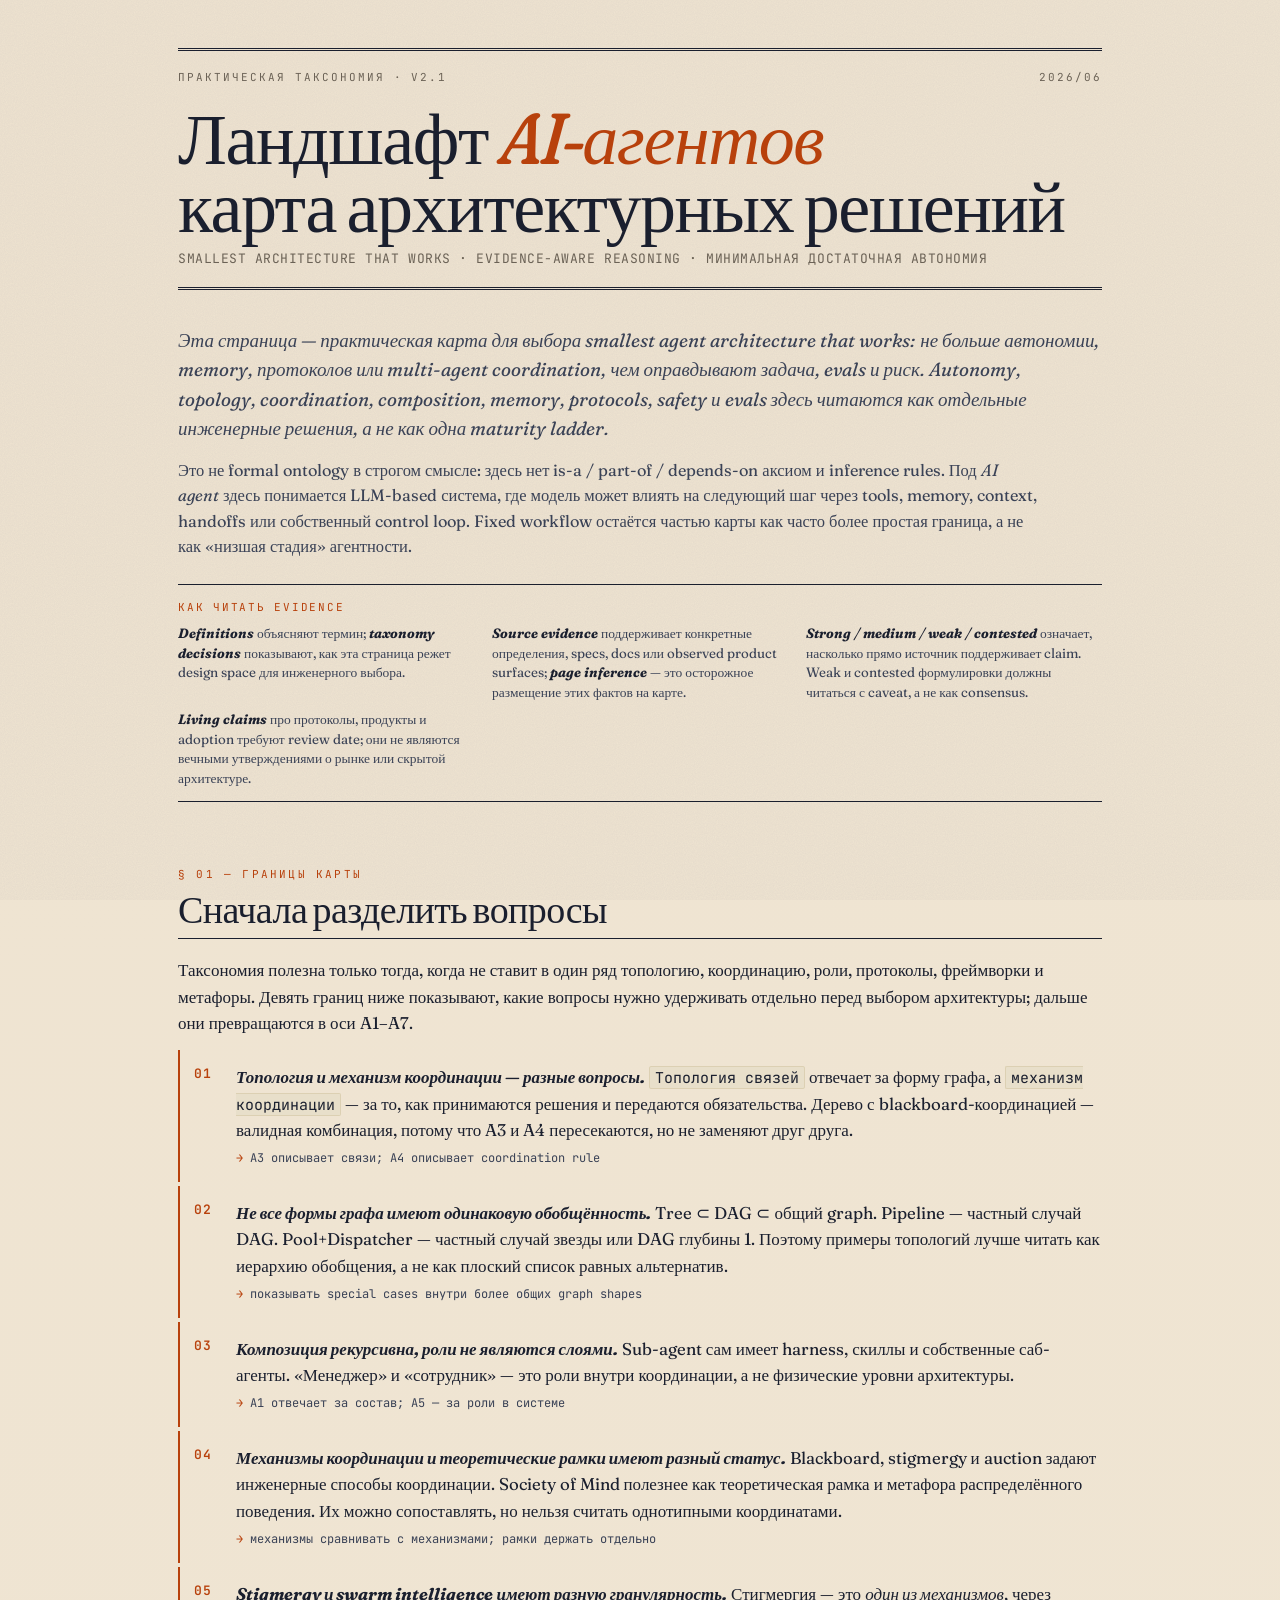
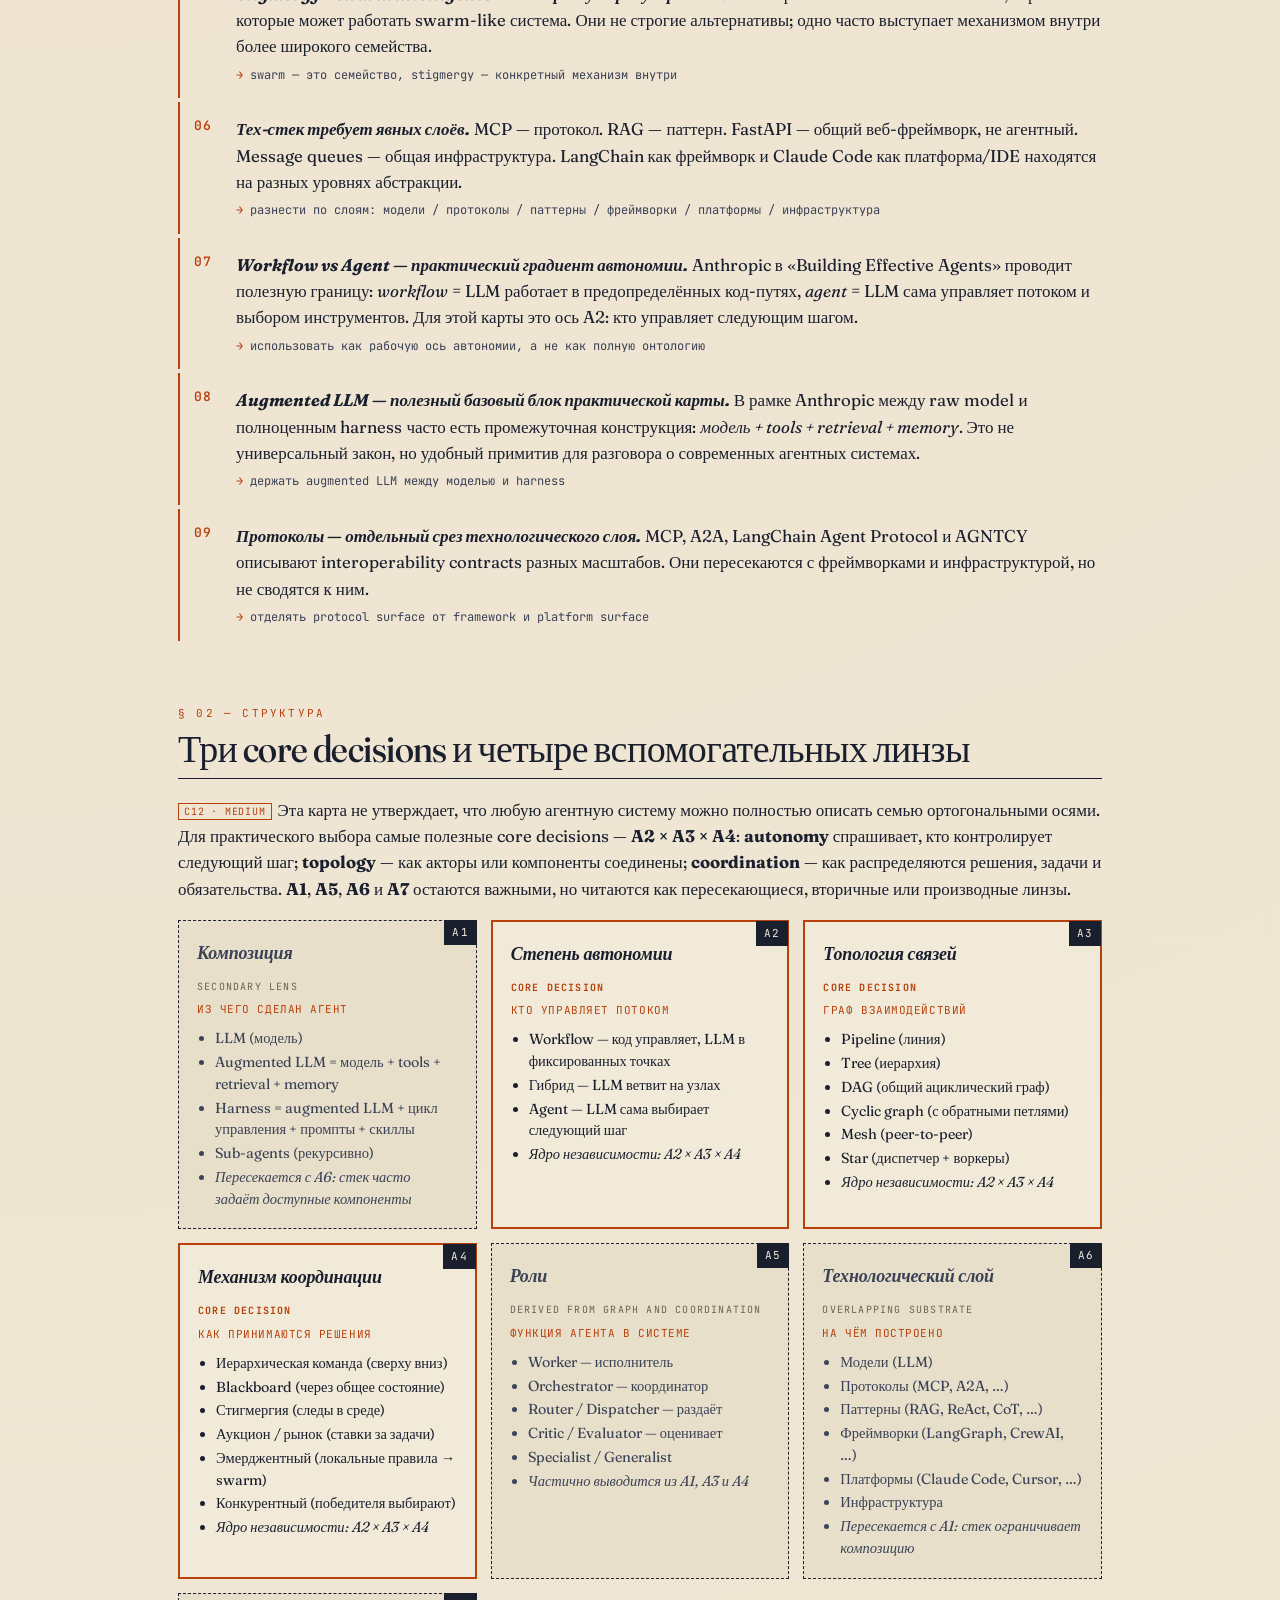
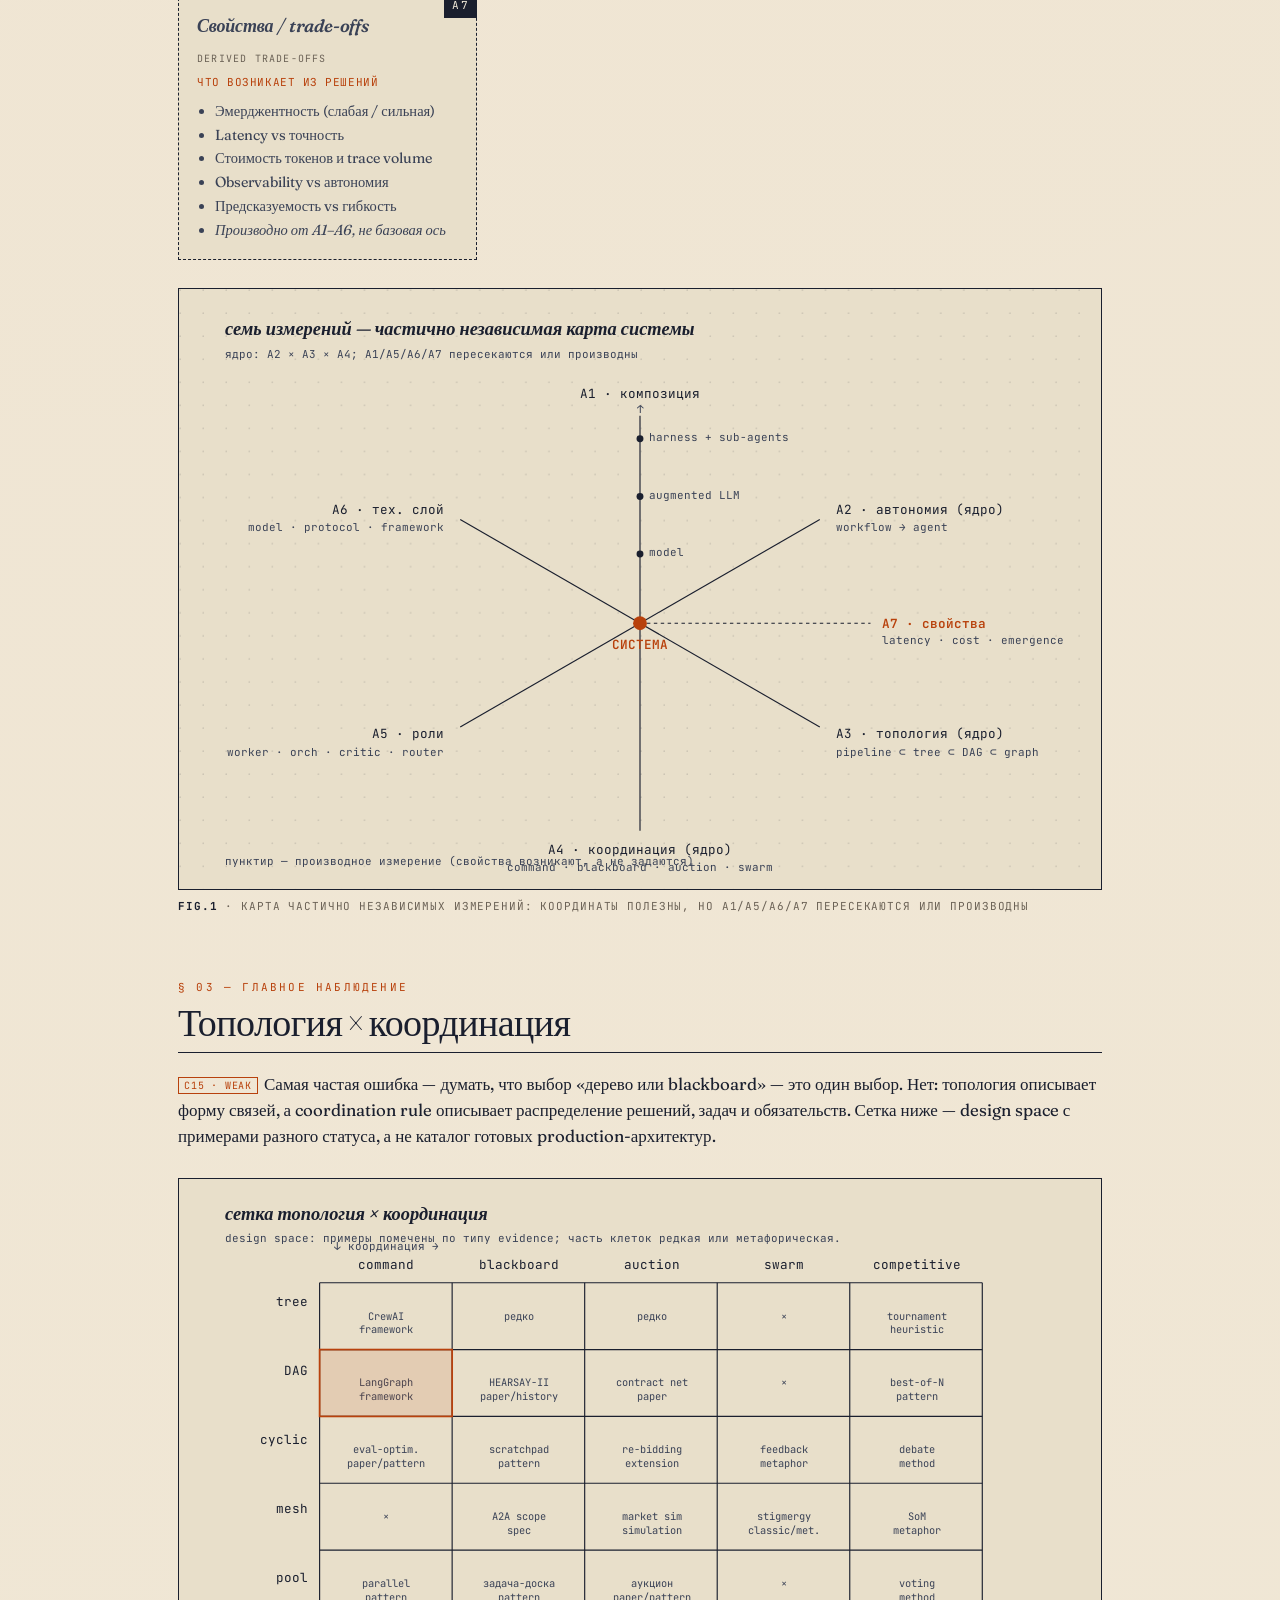
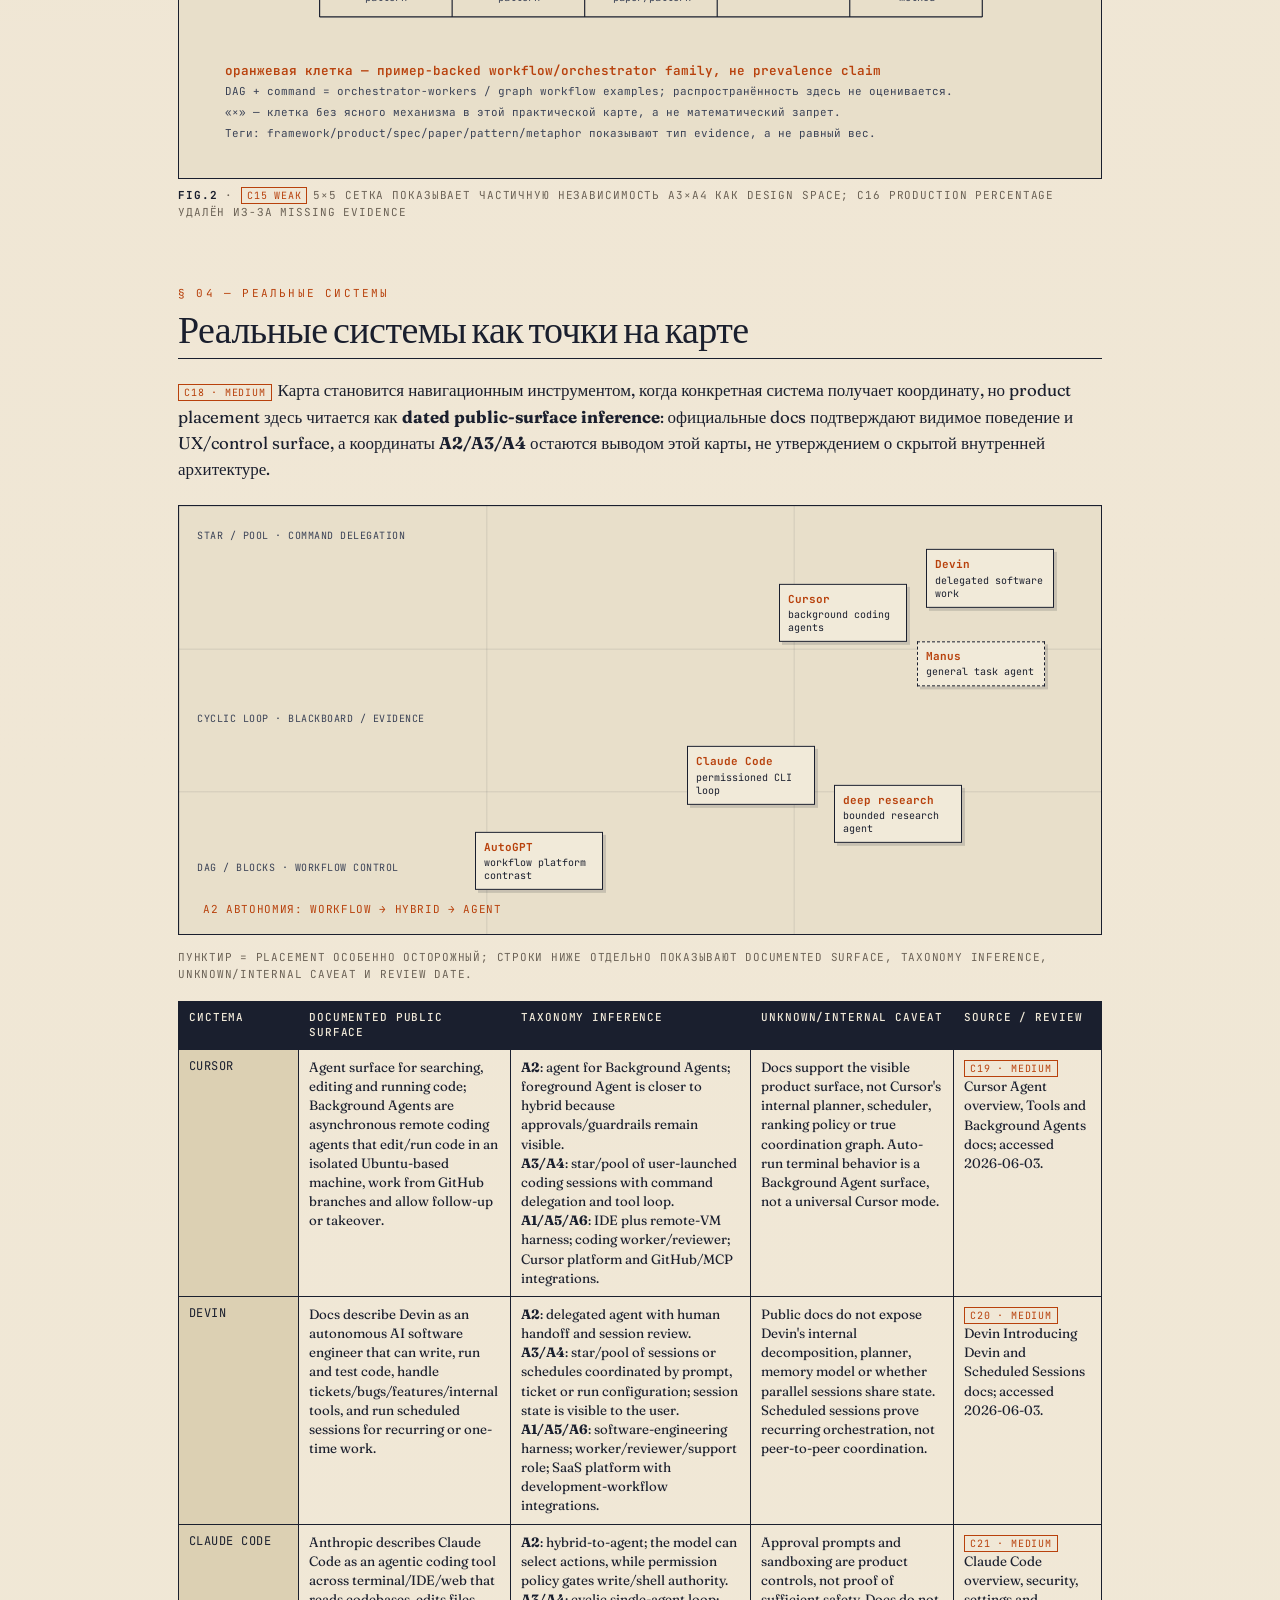
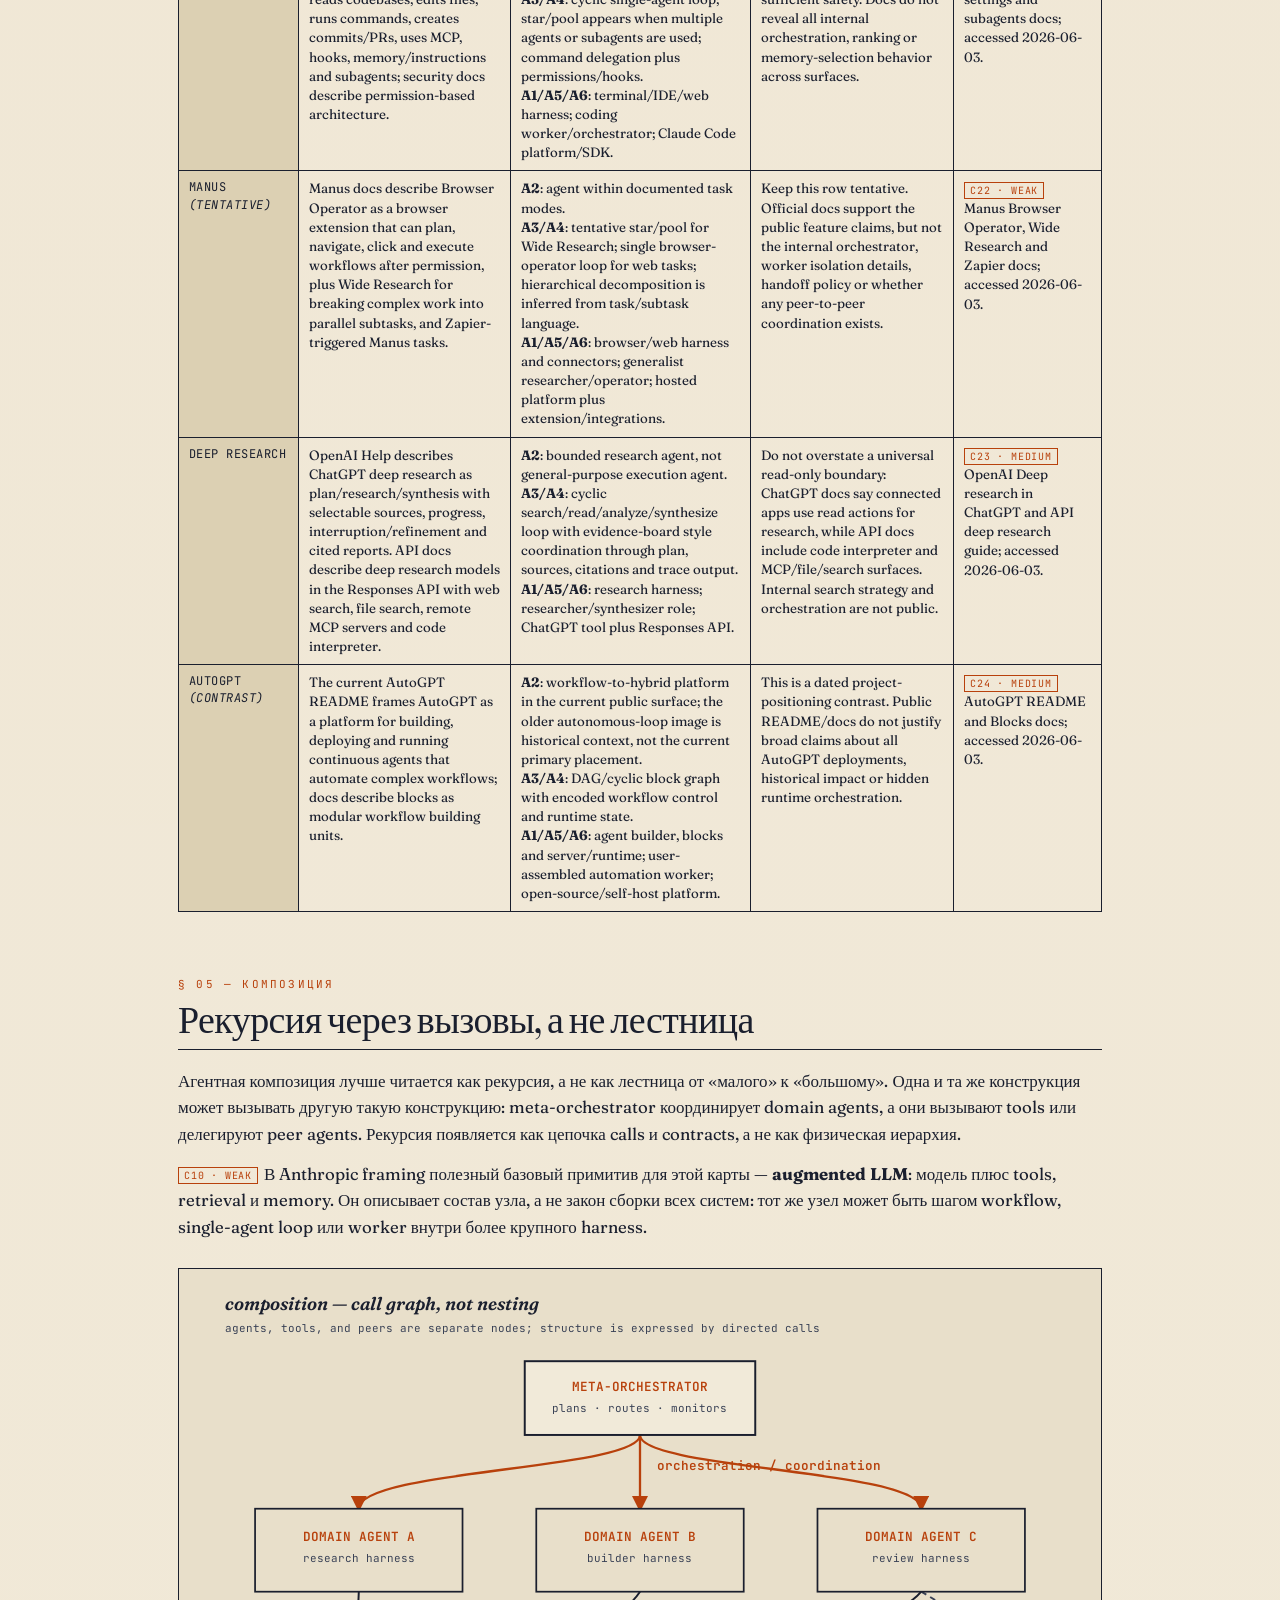
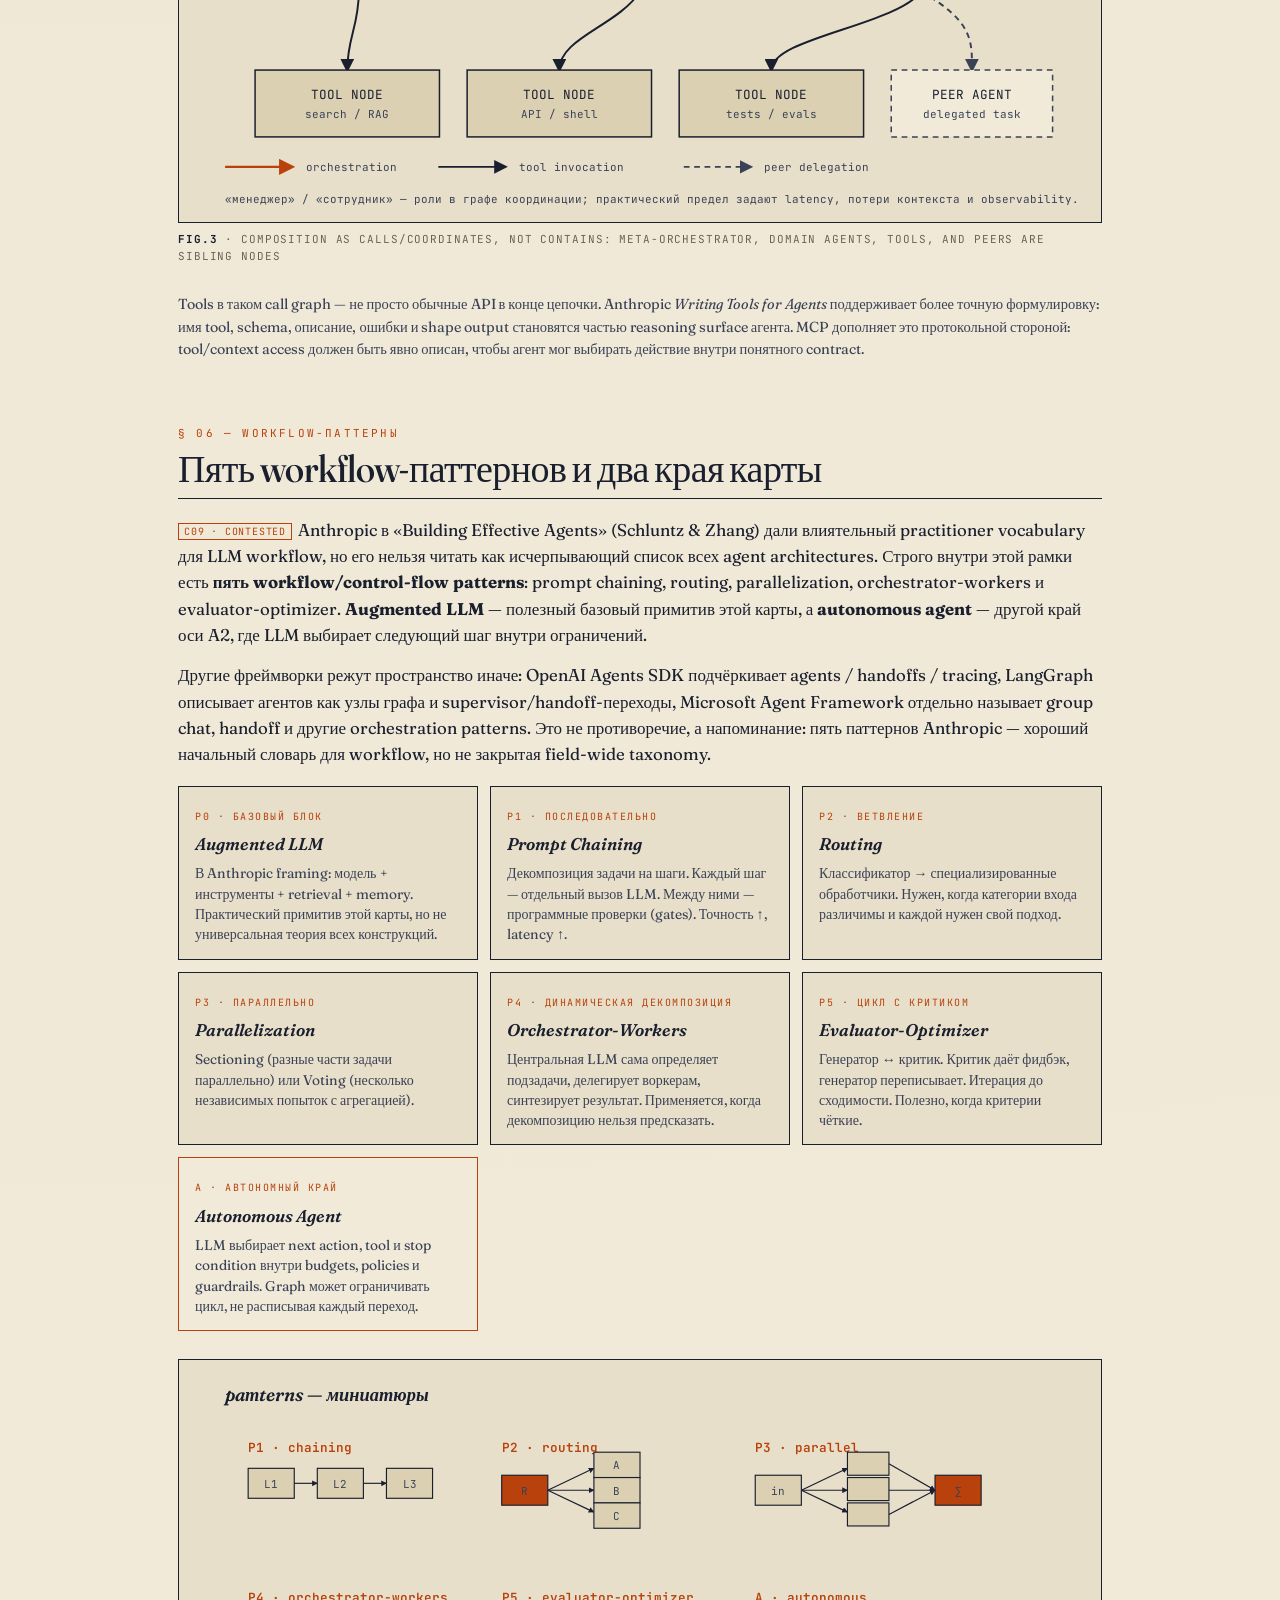
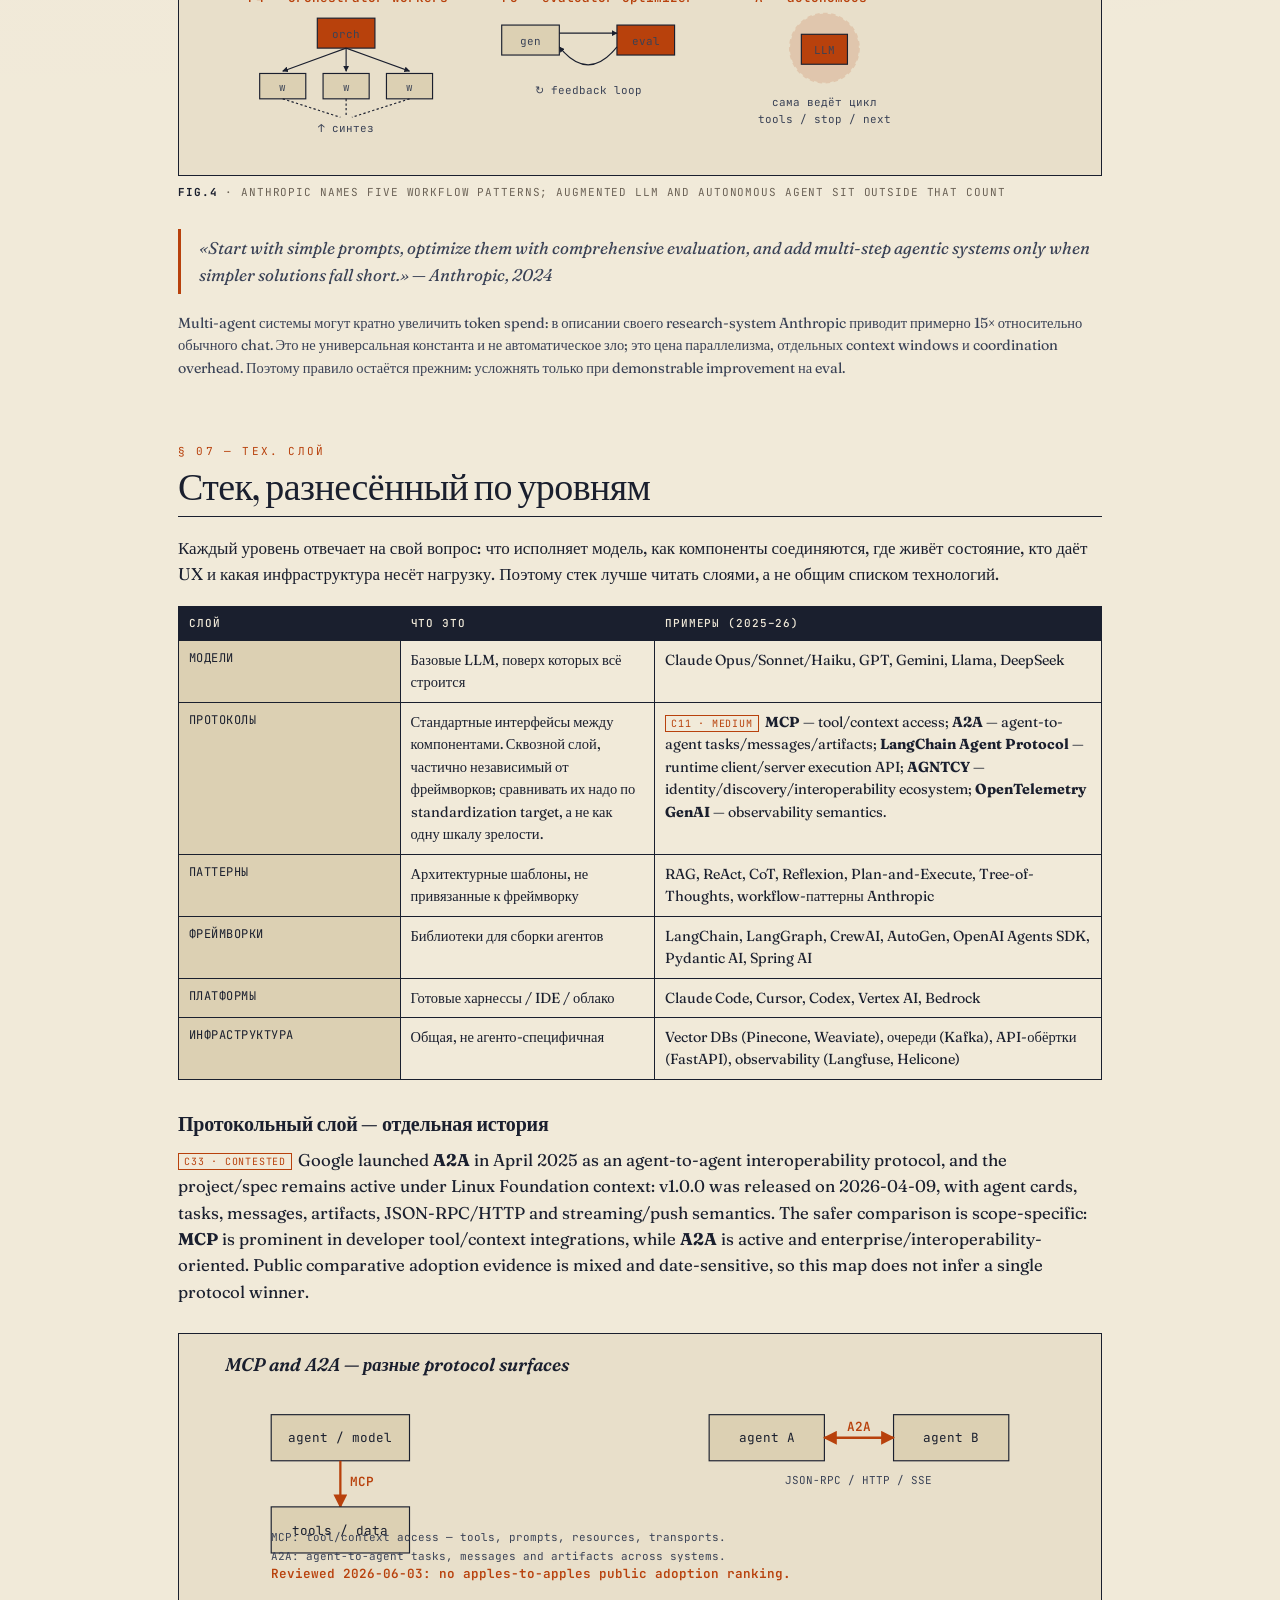
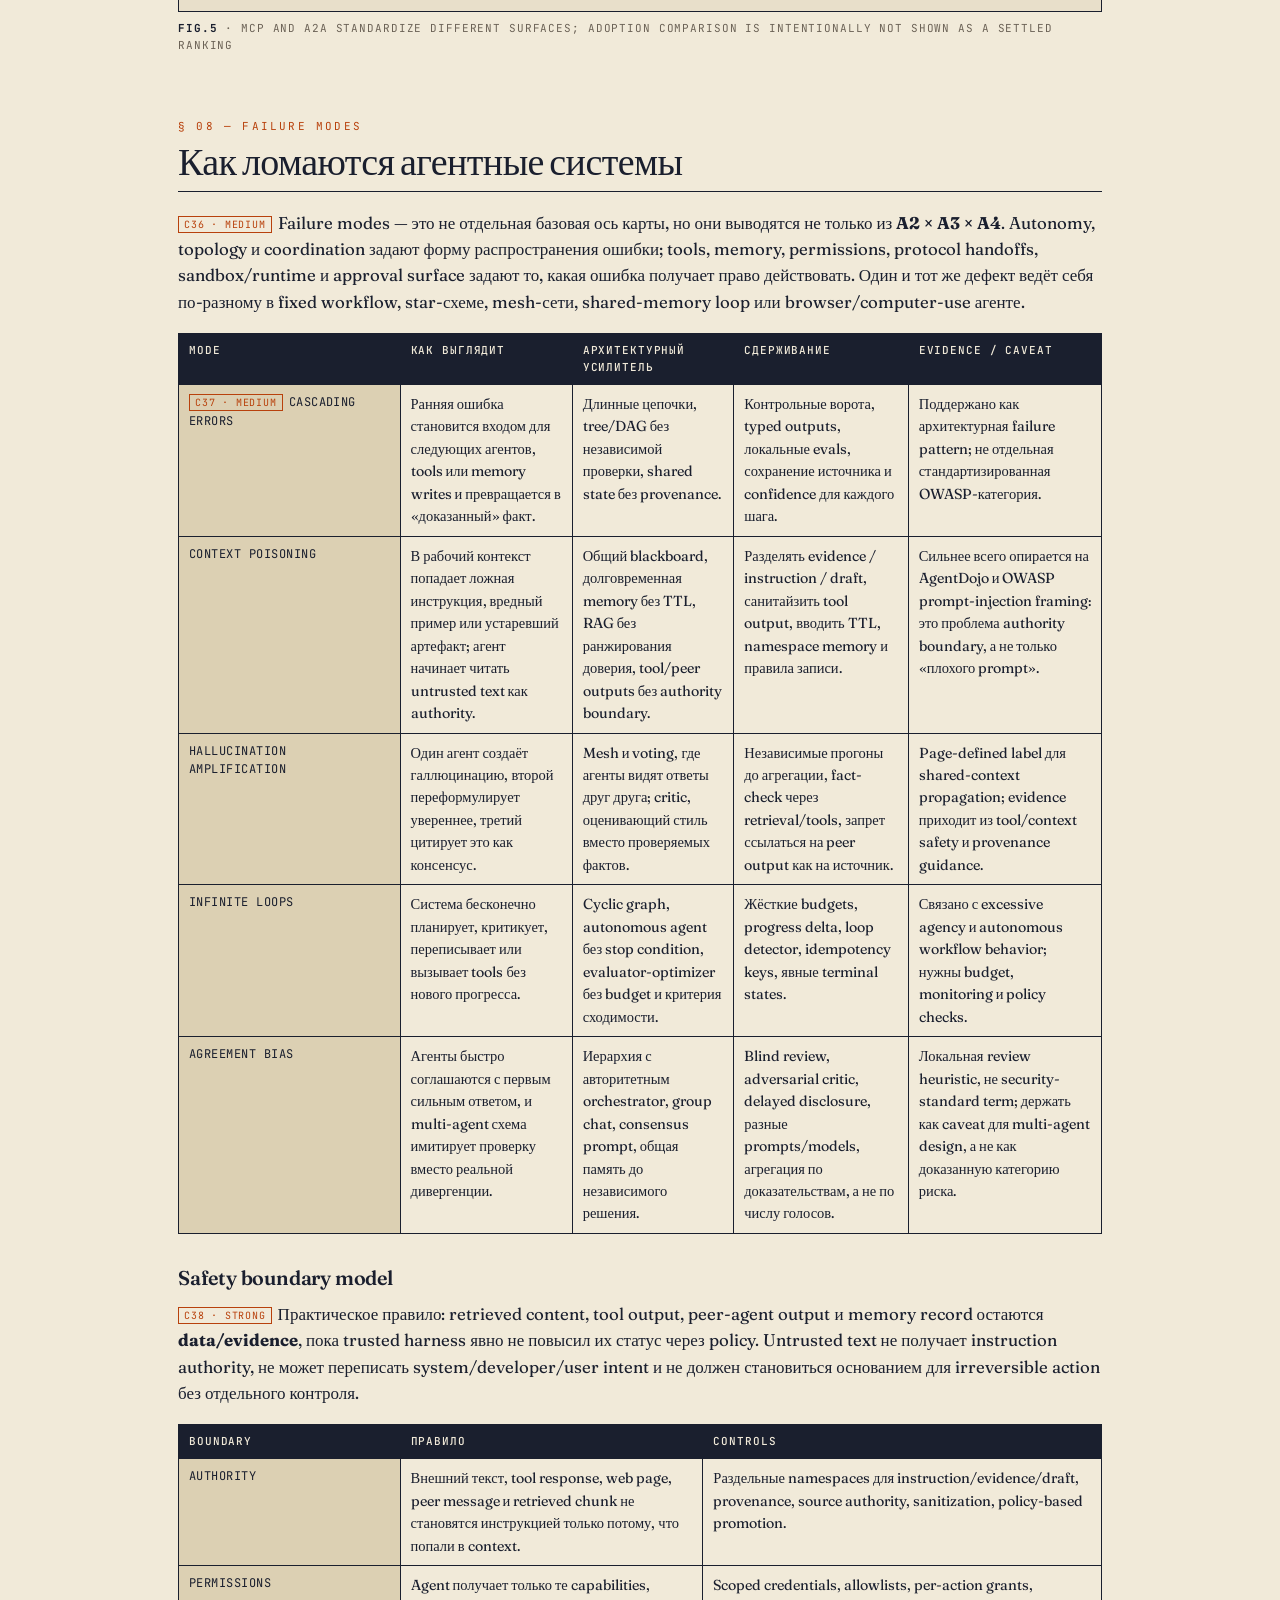
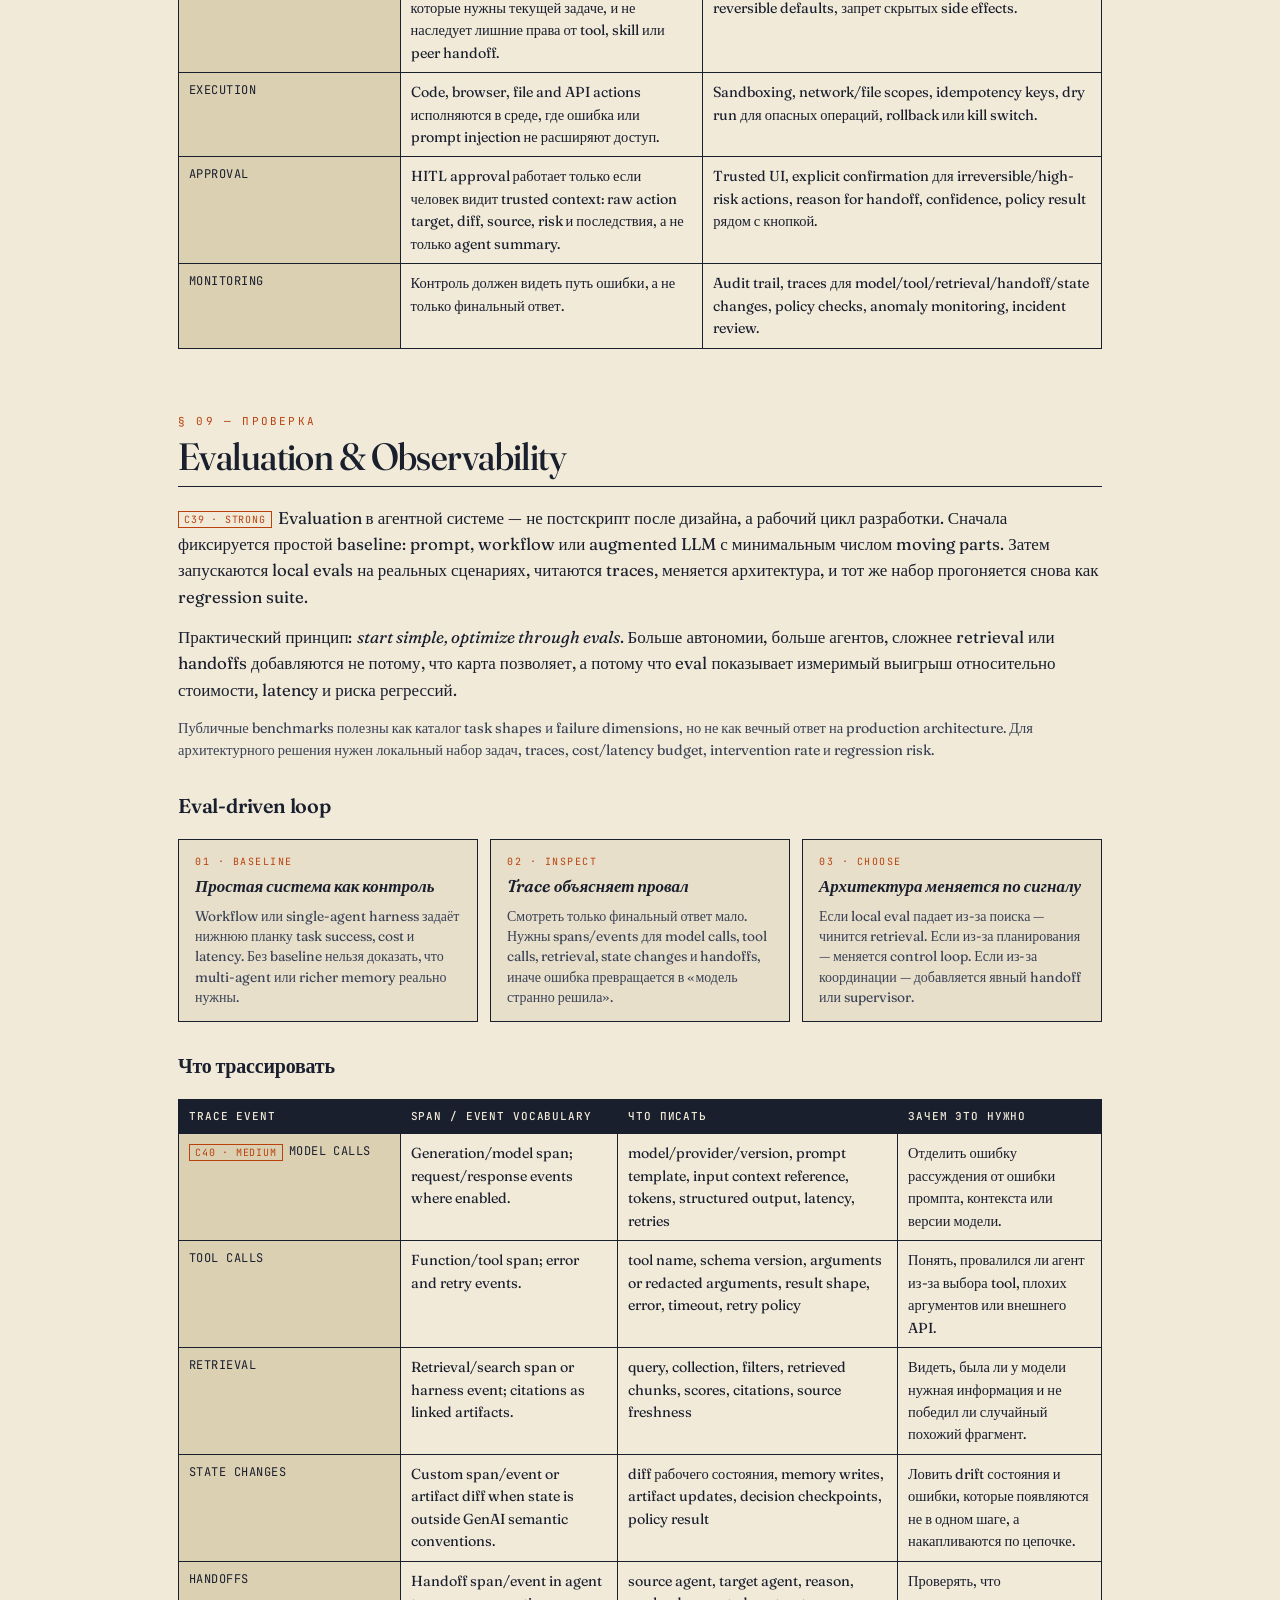
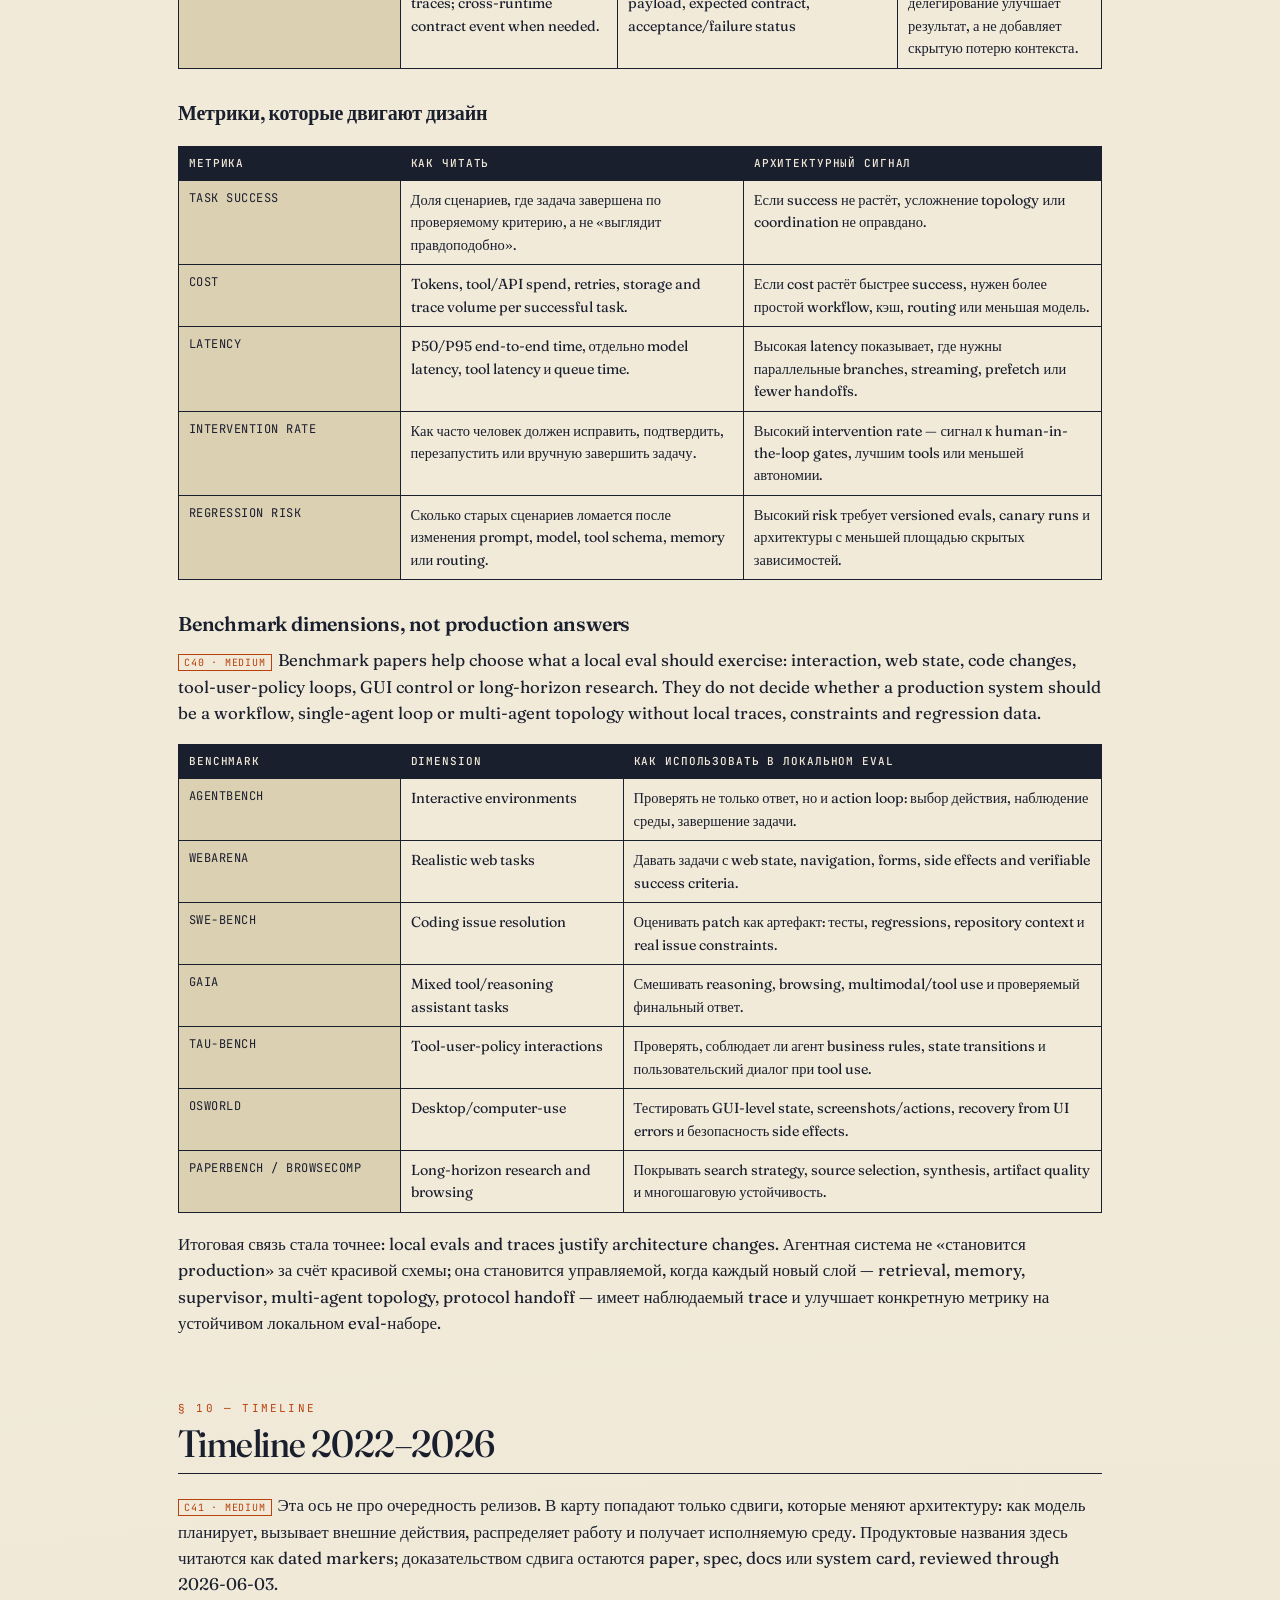
==== commit 6480f464: "Complete prompt 11 timeline evidence map" ====
--- a/index.html
+++ b/index.html
@@ -913,7 +913,8 @@
 <section>
   <div class="sec-num">§ 10 — timeline</div>
   <h2>Timeline 2022–2026</h2>
-  <p>Эта ось не про очередность релизов. В карту попадают только сдвиги, которые меняют архитектуру: как модель планирует, вызывает внешние действия, распределяет работу и получает исполняемую среду. Продуктовые названия — только маркеры, не доказательство новой парадигмы.</p>
+  <!-- C41 hidden note: ReAct supports the reasoning/action loop; OpenAI function calling supports typed JSON-schema tool contracts; Anthropic Building Effective Agents supports workflow-vs-agent framing; Anthropic multi-agent research and OpenAI CUA/Operator support coordination and GUI action surfaces; OpenAI Agents SDK, A2A spec/LF update and Five Eyes guidance support the dated 2026 substrate/protocol/governance signal. -->
+  <p class="claim" data-claim-id="C41" data-claim-type="historical-claim" data-evidence-strength="medium" data-reviewed-date="2026-06-03"><span class="evidence-chip">C41 · medium</span>Эта ось не про очередность релизов. В карту попадают только сдвиги, которые меняют архитектуру: как модель планирует, вызывает внешние действия, распределяет работу и получает исполняемую среду. Продуктовые названия здесь читаются как dated markers; доказательством сдвига остаются paper, spec, docs или system card, reviewed through 2026-06-03.</p>
 
   <figure>
   <svg viewBox="0 0 800 430" xmlns="http://www.w3.org/2000/svg">
@@ -993,21 +994,59 @@
       <text x="0" y="228" class="lbl-acc" text-anchor="middle">2026</text>
       <line x1="0" y1="117" x2="0" y2="201" stroke="#b8410c" stroke-width="1.2"/>
       <rect x="-58" y="104" width="116" height="84" fill="#dcd0b3" stroke="#1a1f2e"/>
-      <text x="0" y="128" class="lbl-acc" text-anchor="middle">harness hardening</text>
+      <text x="0" y="128" class="lbl-acc" text-anchor="middle">harness + protocol</text>
       <text x="0" y="148" class="lbl-sm" text-anchor="middle">sandbox, files,</text>
-      <text x="0" y="163" class="lbl-sm" text-anchor="middle">memory and</text>
+      <text x="0" y="163" class="lbl-sm" text-anchor="middle">state, memory,</text>
       <text x="0" y="178" class="lbl-sm" text-anchor="middle">durable runs</text>
       <rect x="-58" y="289" width="116" height="62" fill="#e8dfca" stroke="#1a1f2e" stroke-dasharray="4 3"/>
-      <text x="0" y="315" class="lbl-sm" text-anchor="middle">snapshot:</text>
-      <text x="0" y="331" class="lbl-sm" text-anchor="middle">not consensus yet</text>
+      <text x="0" y="315" class="lbl-sm" text-anchor="middle">reviewed:</text>
+      <text x="0" y="331" class="lbl-sm" text-anchor="middle">2026-06-03</text>
     </g>
 
     <text x="40" y="390" class="lbl-sm">правило чтения: год важен только если меняется contract, control loop, topology или execution substrate</text>
   </svg>
-  <figcaption><b>fig.6</b> · timeline отделяет устойчивые архитектурные сдвиги от продуктового шума; 2026 — проверенный snapshot на апрель, а не итог года</figcaption>
+  <figcaption><b>fig.6</b> · timeline отделяет устойчивые архитектурные сдвиги от продуктового шума; 2026 reviewed through 2026-06-03, not a closed-year verdict</figcaption>
   </figure>
 
-  <p class="note">2026 пока не закрытый год. Проверенный сигнал на 2026-06-03 — не «новый тип агента», а усиление harness: sandbox, файловая среда, configurable memory, state и durable execution. A2A v1.0.0 (2026-04-09) также уточняет agent-to-agent task/message/artifact контракт, но это укрепляет технологический слой A6, а не добавляет новую базовую ось.</p>
+  <table class="stack claim timeline-table" data-claim-id="C41" data-claim-type="historical-claim" data-evidence-strength="medium" data-reviewed-date="2026-06-03">
+    <thead>
+      <tr><th>Milestone</th><th>Source evidence</th><th>Architectural reason it matters</th><th>Limit / non-claim</th></tr>
+    </thead>
+    <tbody>
+      <tr>
+        <td><span class="evidence-chip">C41 · medium</span>2022 ReAct</td>
+        <td>Yao et al., ReAct; arXiv 2022-10 / ICLR 2023.</td>
+        <td>Interleaves reasoning traces and external actions, making the reasoning/action loop a control-flow pattern rather than post-processing around a model call.</td>
+        <td>Does not prove open-ended autonomy; it marks a loop pattern that still needs tools, stop rules and evaluation.</td>
+      </tr>
+      <tr>
+        <td>2023 function calling</td>
+        <td>OpenAI, Function calling and other API updates; 2023-06-13.</td>
+        <td>Turns tool use into a typed contract: developers describe callable functions with JSON Schema, and the model can emit structured arguments for code or API execution.</td>
+        <td>Not a plugin race or a universal agent architecture; current tool behavior still depends on the living API surface and harness policy.</td>
+      </tr>
+      <tr>
+        <td>2024 workflow / agent</td>
+        <td>Anthropic, Building Effective Agents; 2024-12-19.</td>
+        <td>Makes autonomy a design gradient: workflows encode control flow in code, while agents let the model choose steps inside constraints.</td>
+        <td>Practitioner vocabulary, not field-wide consensus; it supports this page's reading but not a closed taxonomy.</td>
+      </tr>
+      <tr>
+        <td>2025 multi-agent + computer use</td>
+        <td>Anthropic multi-agent research system; 2025-06-13. OpenAI Operator System Card; 2025-01-23. OpenAI Computer Use docs; accessed 2026-06-03.</td>
+        <td>Moves the architecture question from a single loop to coordination and action surfaces: supervisor/worker research, parallel context windows, browser or GUI actions, confirmations and restricted actions.</td>
+        <td>Does not show that multi-agent is usually better; the cited production case is task-specific and carries cost/eval gates.</td>
+      </tr>
+      <tr>
+        <td>2026 harness + protocol maturation</td>
+        <td>OpenAI Agents SDK docs; accessed 2026-06-03. A2A v1.0.0 spec and Linux Foundation update; 2026-04-09. Five Eyes agentic AI guidance; 2026-05-01.</td>
+        <td>Strengthens the execution substrate: sandbox/files/computer tools, configurable memory, state/snapshot or durable execution concerns, plus A2A's task/message/artifact contract for agent-to-agent work.</td>
+        <td>2026 is not closed and not a new paradigm claim; these sources strengthen A6 plus safety/eval obligations rather than adding an eighth axis.</td>
+      </tr>
+    </tbody>
+  </table>
+
+  <p class="note">2026 пока не закрытый год. Проверенный сигнал на 2026-06-03 — не «новый тип агента», а усиление harness and protocol substrate: sandbox, files, computer-use surfaces, configurable memory, state/snapshot or durable execution, and A2A task/message/artifact contracts. Это укрепляет технологический слой A6 и требования к failure/eval sections, но не меняет базовые вопросы карты: autonomy, topology, coordination, memory policy и eval readiness.</p>
 </section>
 
 <!-- ========== SECTION 11: MEMORY TYPOLOGY ========== -->
--- a/assets/styles.css
+++ b/assets/styles.css
@@ -187,6 +187,11 @@
   .product-table td:nth-child(3){width:26%}
   .product-table td:nth-child(4){width:22%}
   .product-table td:nth-child(5){width:16%}
+  .timeline-table{font-size:13.5px;line-height:1.43}
+  .timeline-table td:first-child{width:15%}
+  .timeline-table td:nth-child(2){width:28%}
+  .timeline-table td:nth-child(3){width:31%}
+  .timeline-table td:nth-child(4){width:26%}
   @media(max-width:560px){
     .stack td:first-child{width:32%;font-size:11px}
     .stack td,.stack th{padding:6px 7px;font-size:13px}
@@ -348,6 +353,54 @@
     .benchmark-table td:nth-child(1)::before{content:"Benchmark"}
     .benchmark-table td:nth-child(2)::before{content:"Dimension"}
     .benchmark-table td:nth-child(3)::before{content:"Local eval use"}
+
+    .timeline-table{
+      border:0;
+      display:block;
+    }
+    .timeline-table thead{
+      display:none;
+    }
+    .timeline-table tbody,
+    .timeline-table tr,
+    .timeline-table td{
+      display:block;
+      width:100%;
+    }
+    .timeline-table tr{
+      border:1px solid var(--ink);
+      margin:0 0 10px;
+      background:var(--paper-2);
+    }
+    .timeline-table td{
+      border:0;
+      border-top:1px solid rgba(26,31,46,.28);
+      padding:8px 9px;
+    }
+    .timeline-table td:first-child{
+      border-top:0;
+      background:var(--ink);
+      color:var(--paper);
+      font-size:11px;
+      width:100%;
+    }
+    .timeline-table td::before{
+      content:"";
+      display:block;
+      font-family:"JetBrains Mono",monospace;
+      font-size:10px;
+      letter-spacing:.08em;
+      text-transform:uppercase;
+      color:var(--accent);
+      margin-bottom:3px;
+    }
+    .timeline-table td:first-child::before{
+      color:var(--paper-3);
+    }
+    .timeline-table td:nth-child(1)::before{content:"Milestone"}
+    .timeline-table td:nth-child(2)::before{content:"Source evidence"}
+    .timeline-table td:nth-child(3)::before{content:"Architectural reason"}
+    .timeline-table td:nth-child(4)::before{content:"Limit / non-claim"}
 
     .product-table{
       border:0;
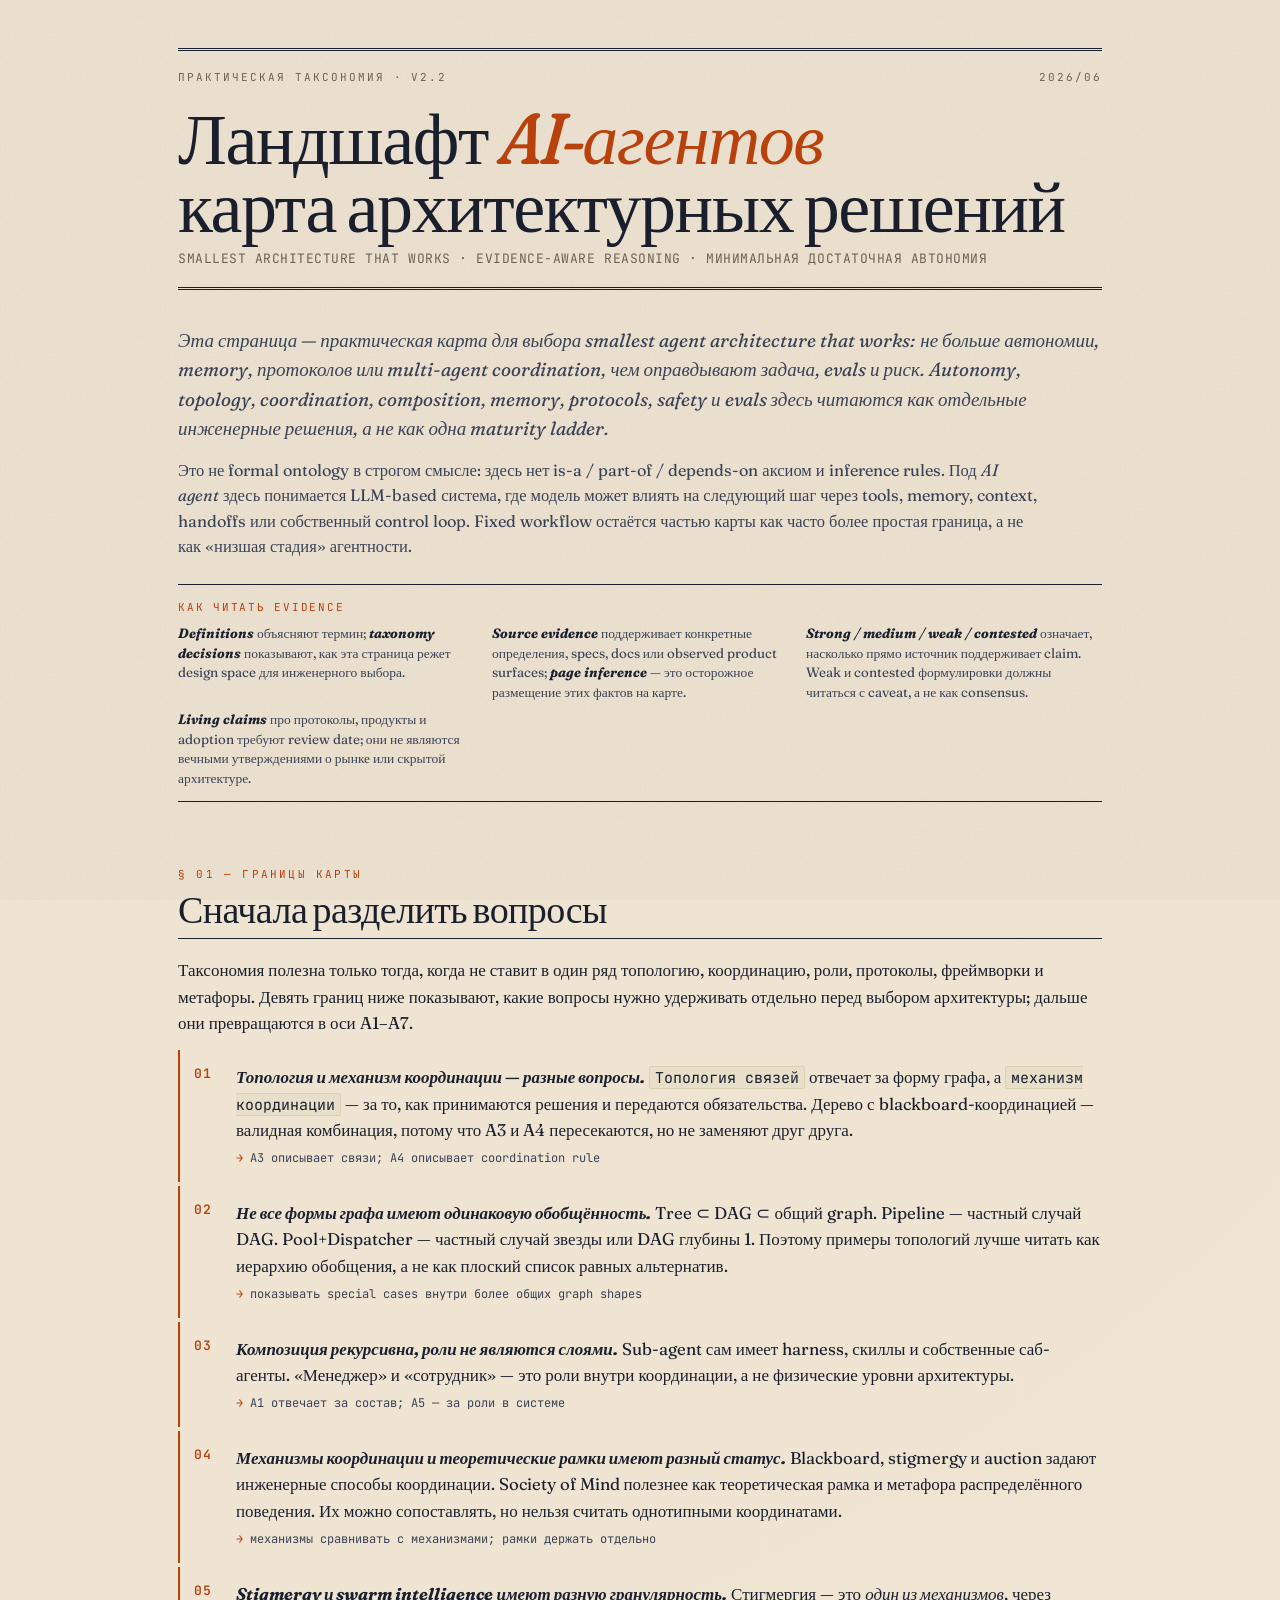
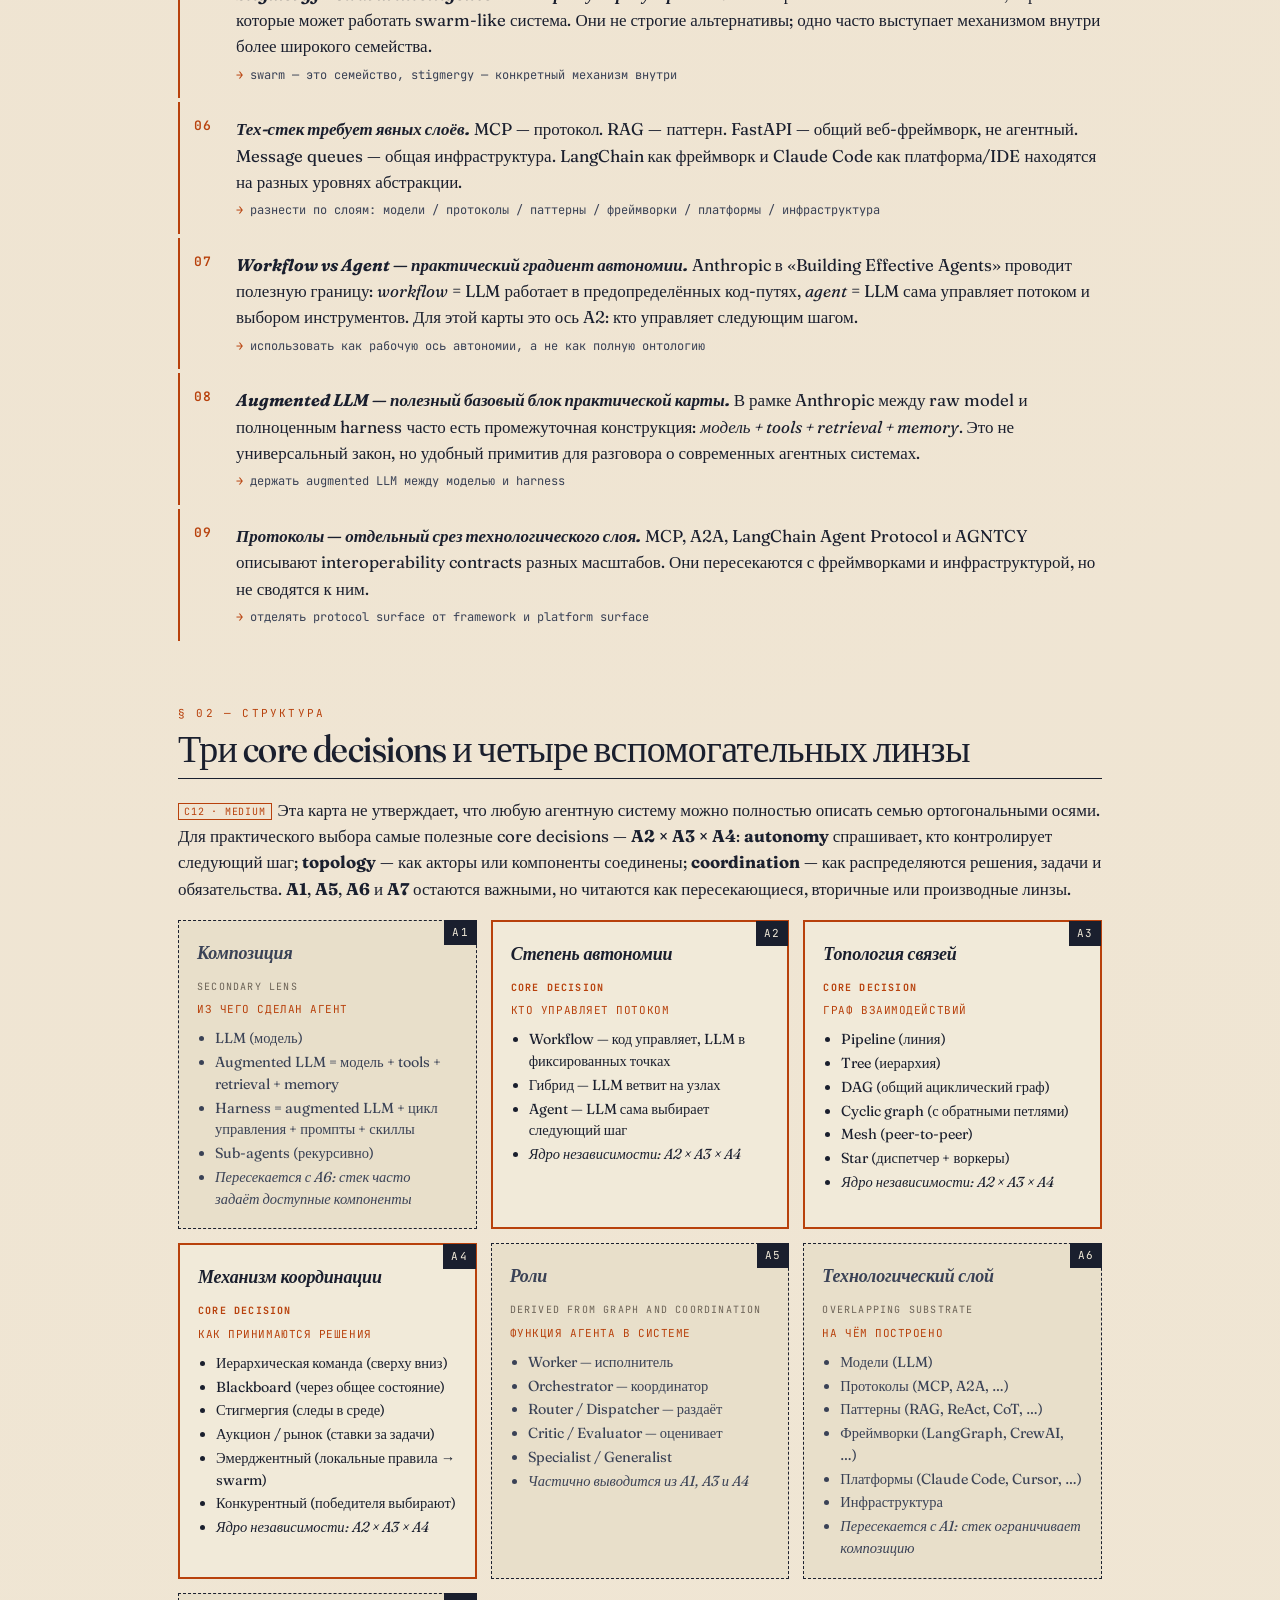
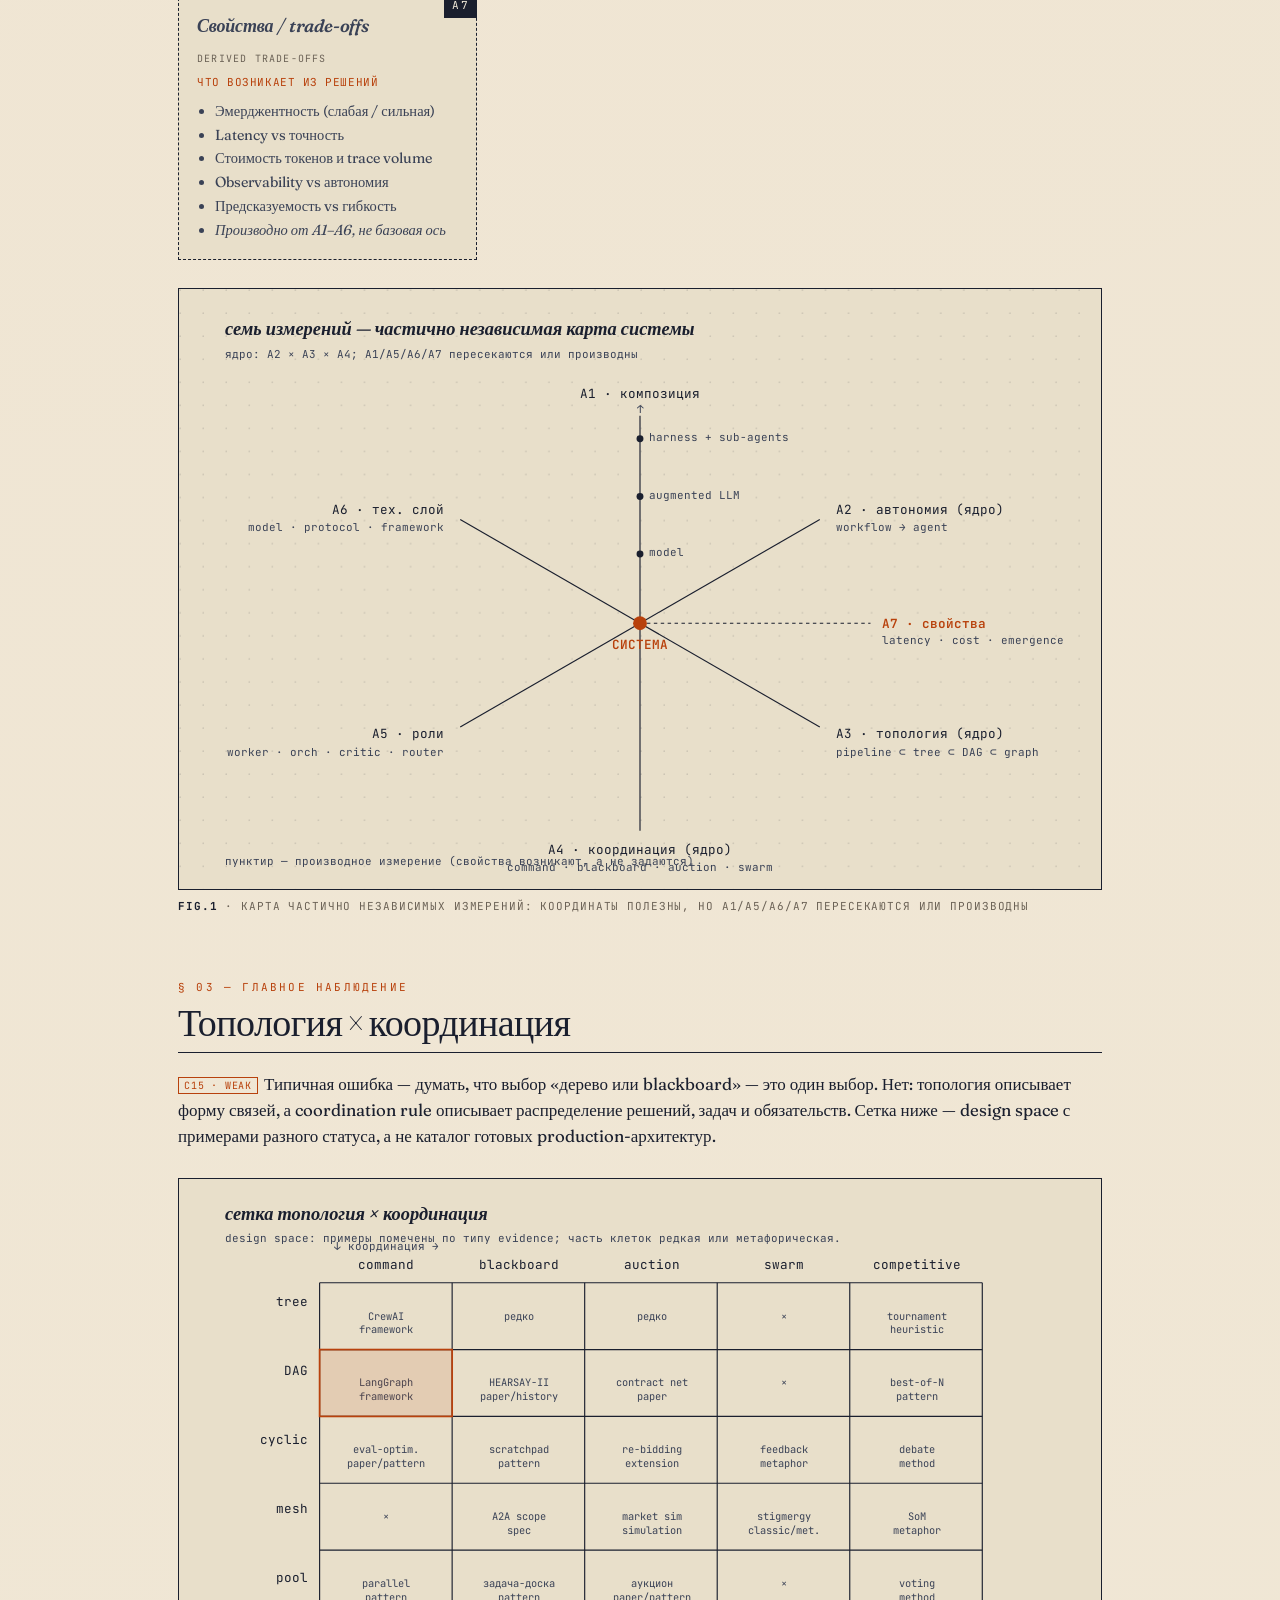
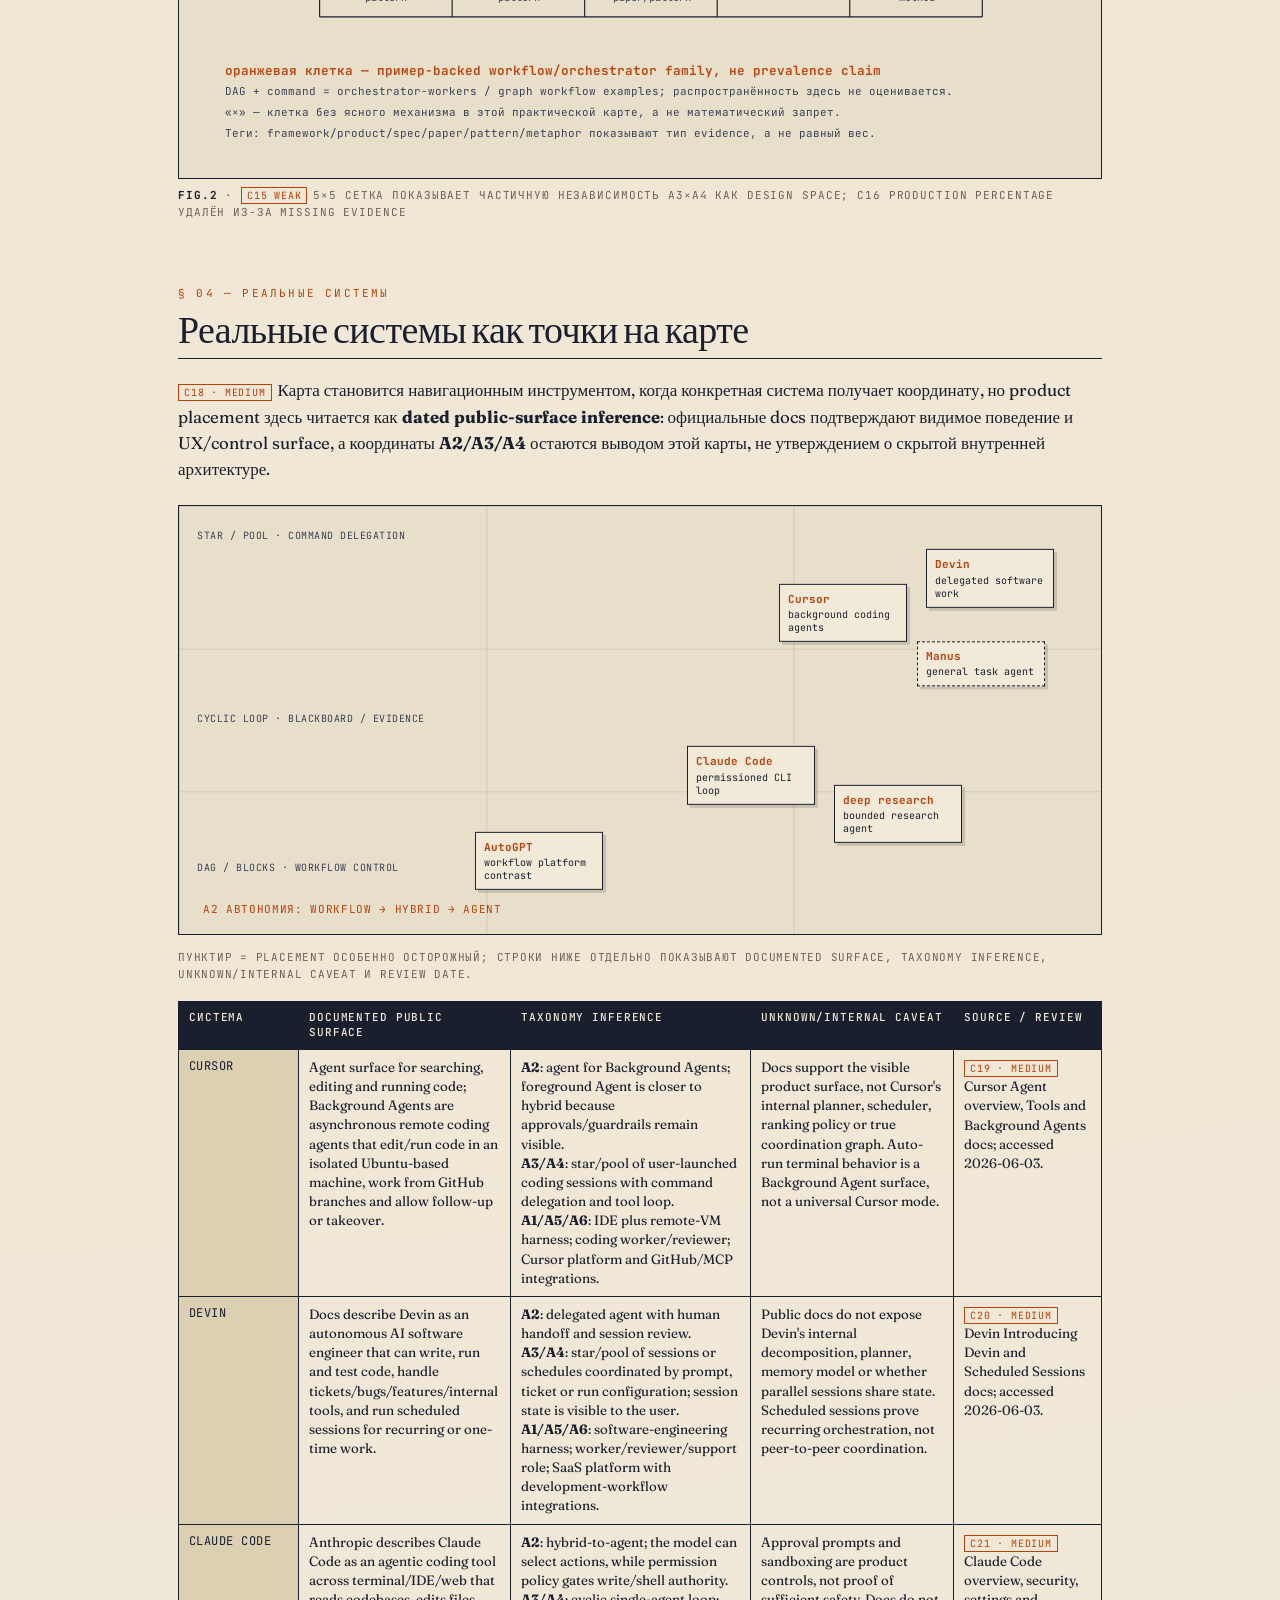
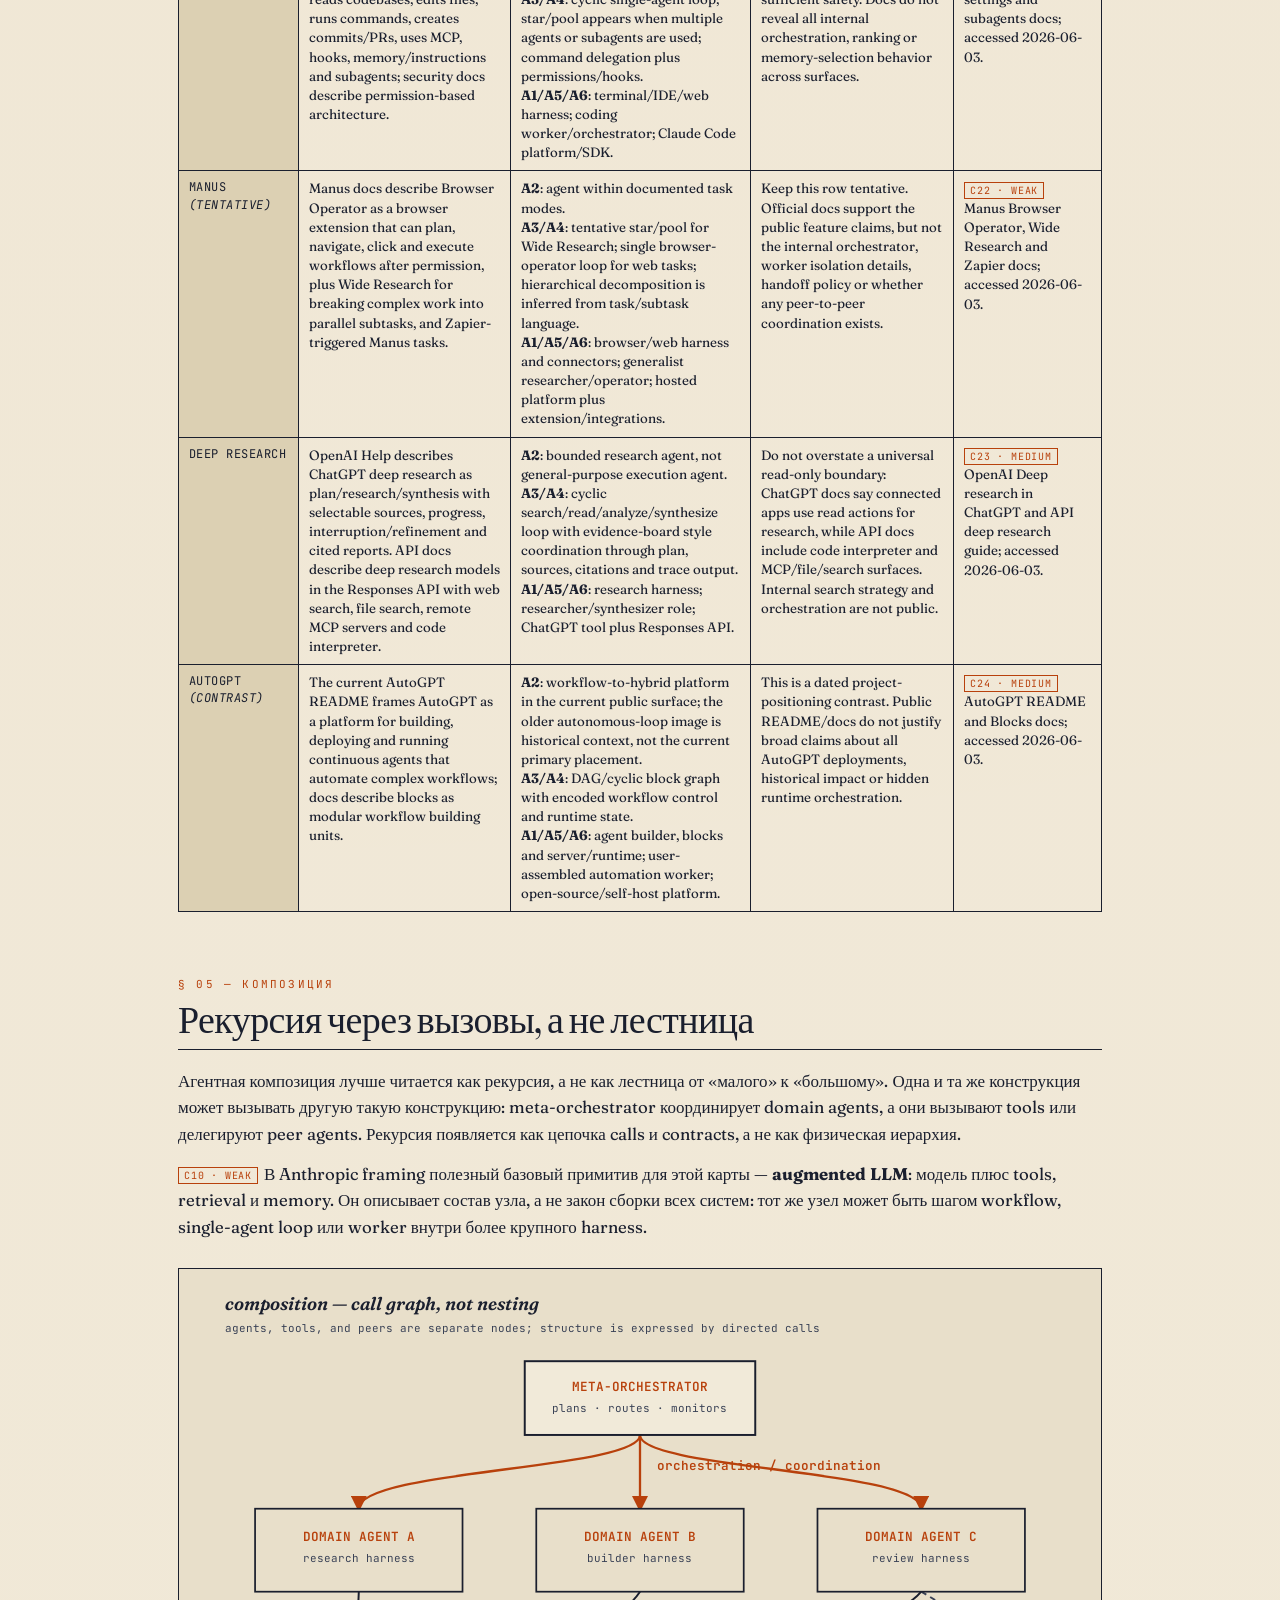
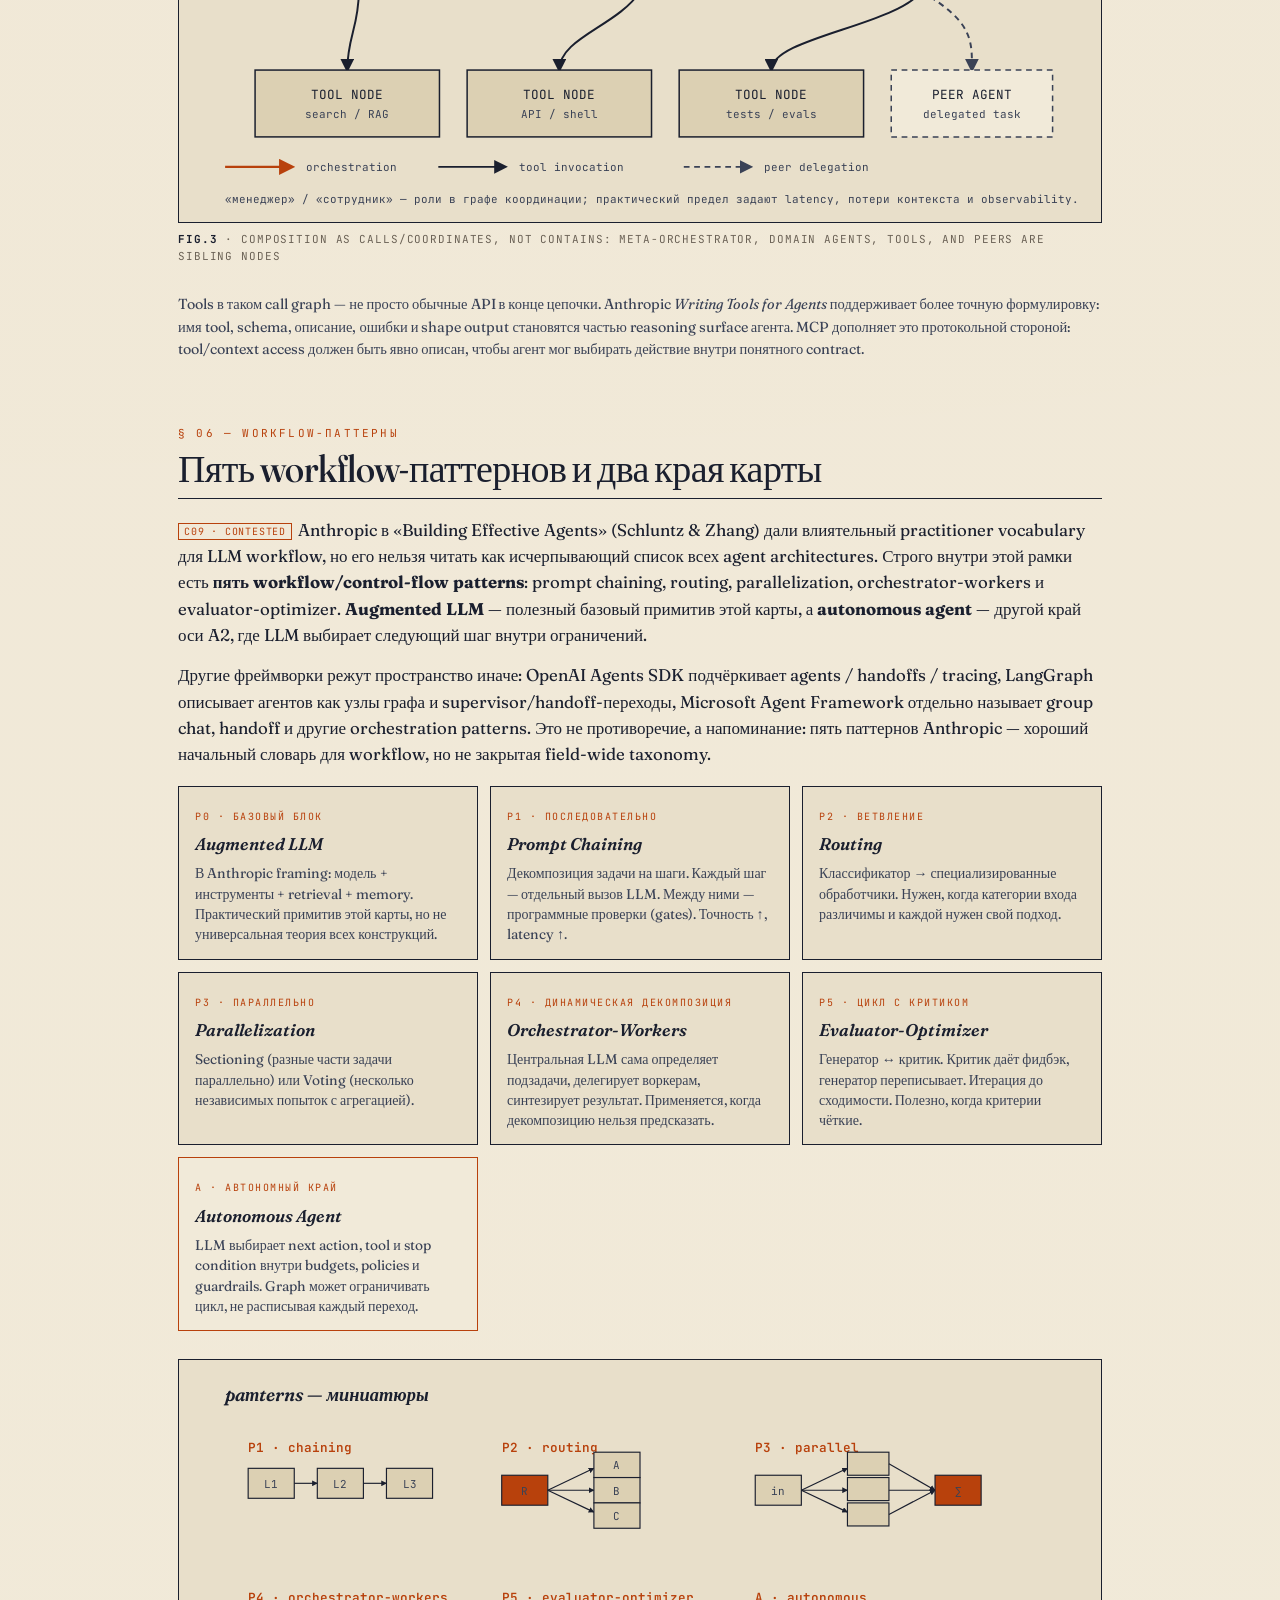
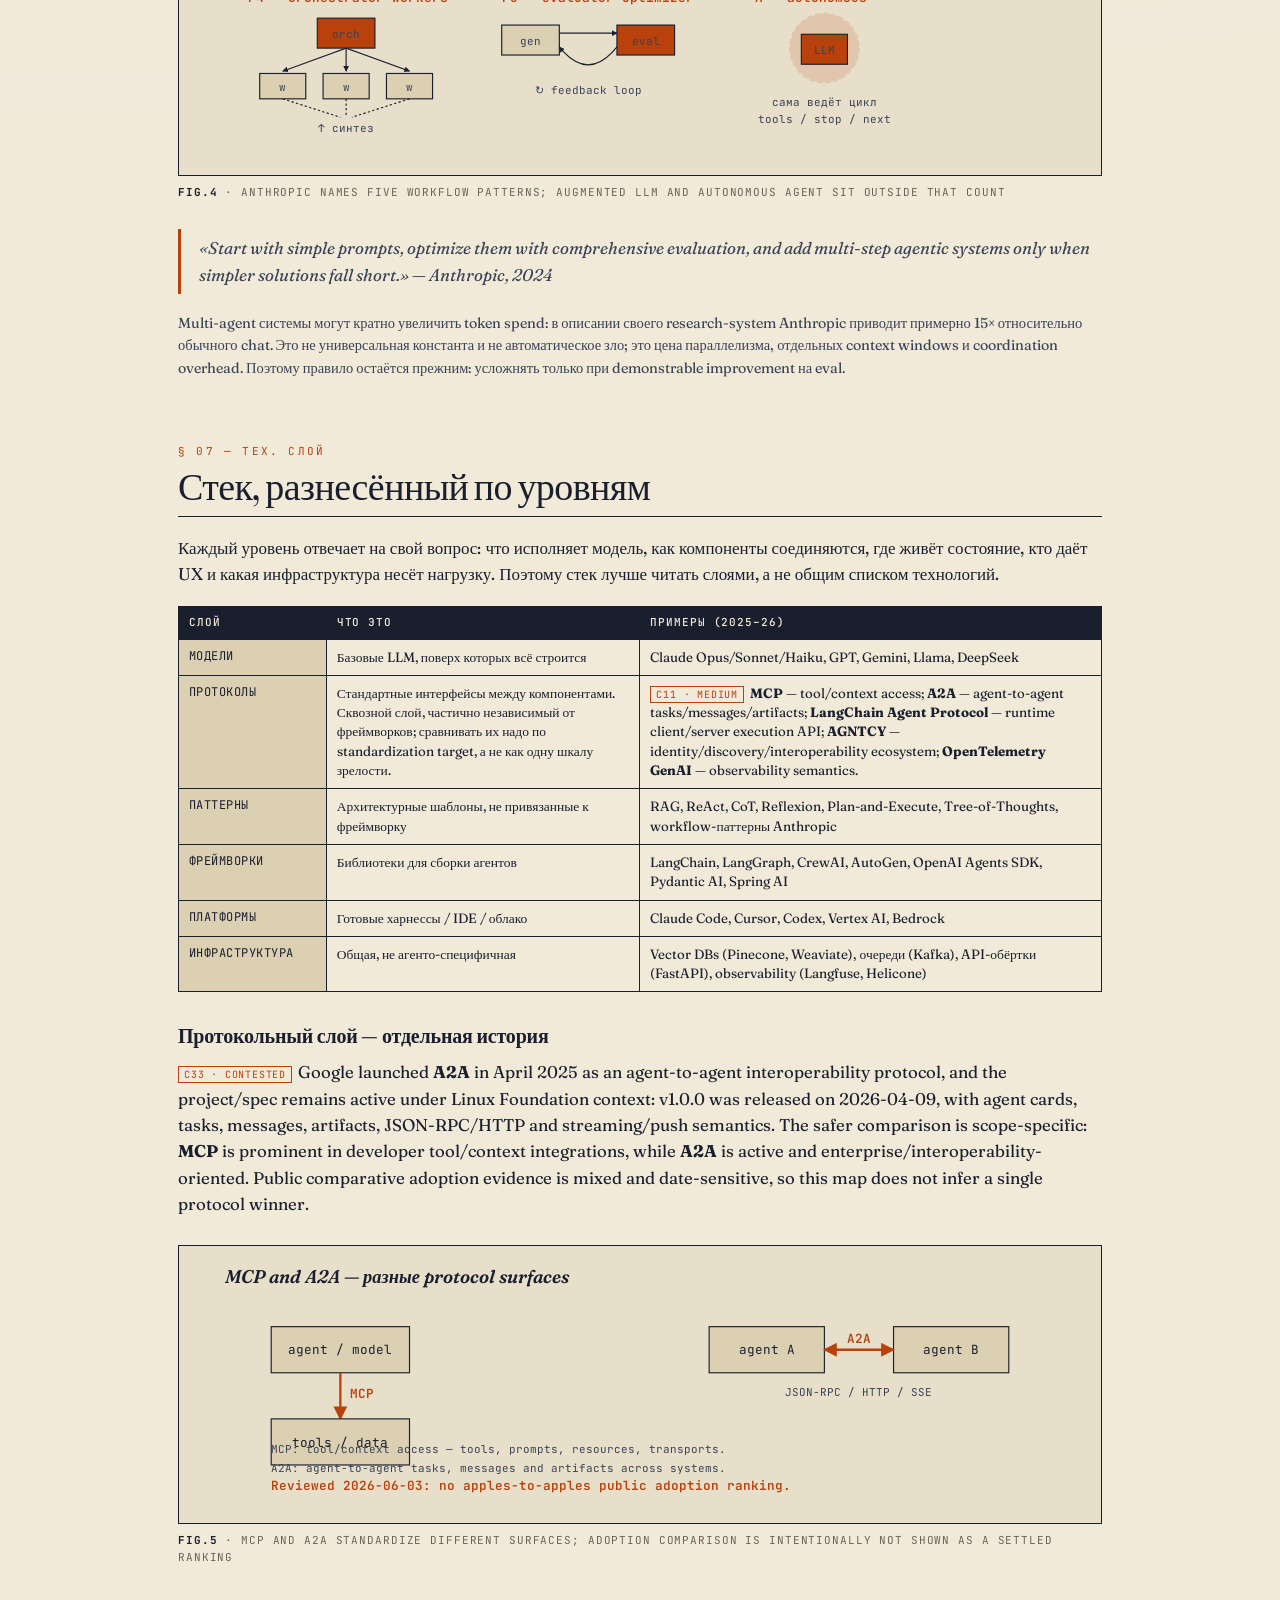
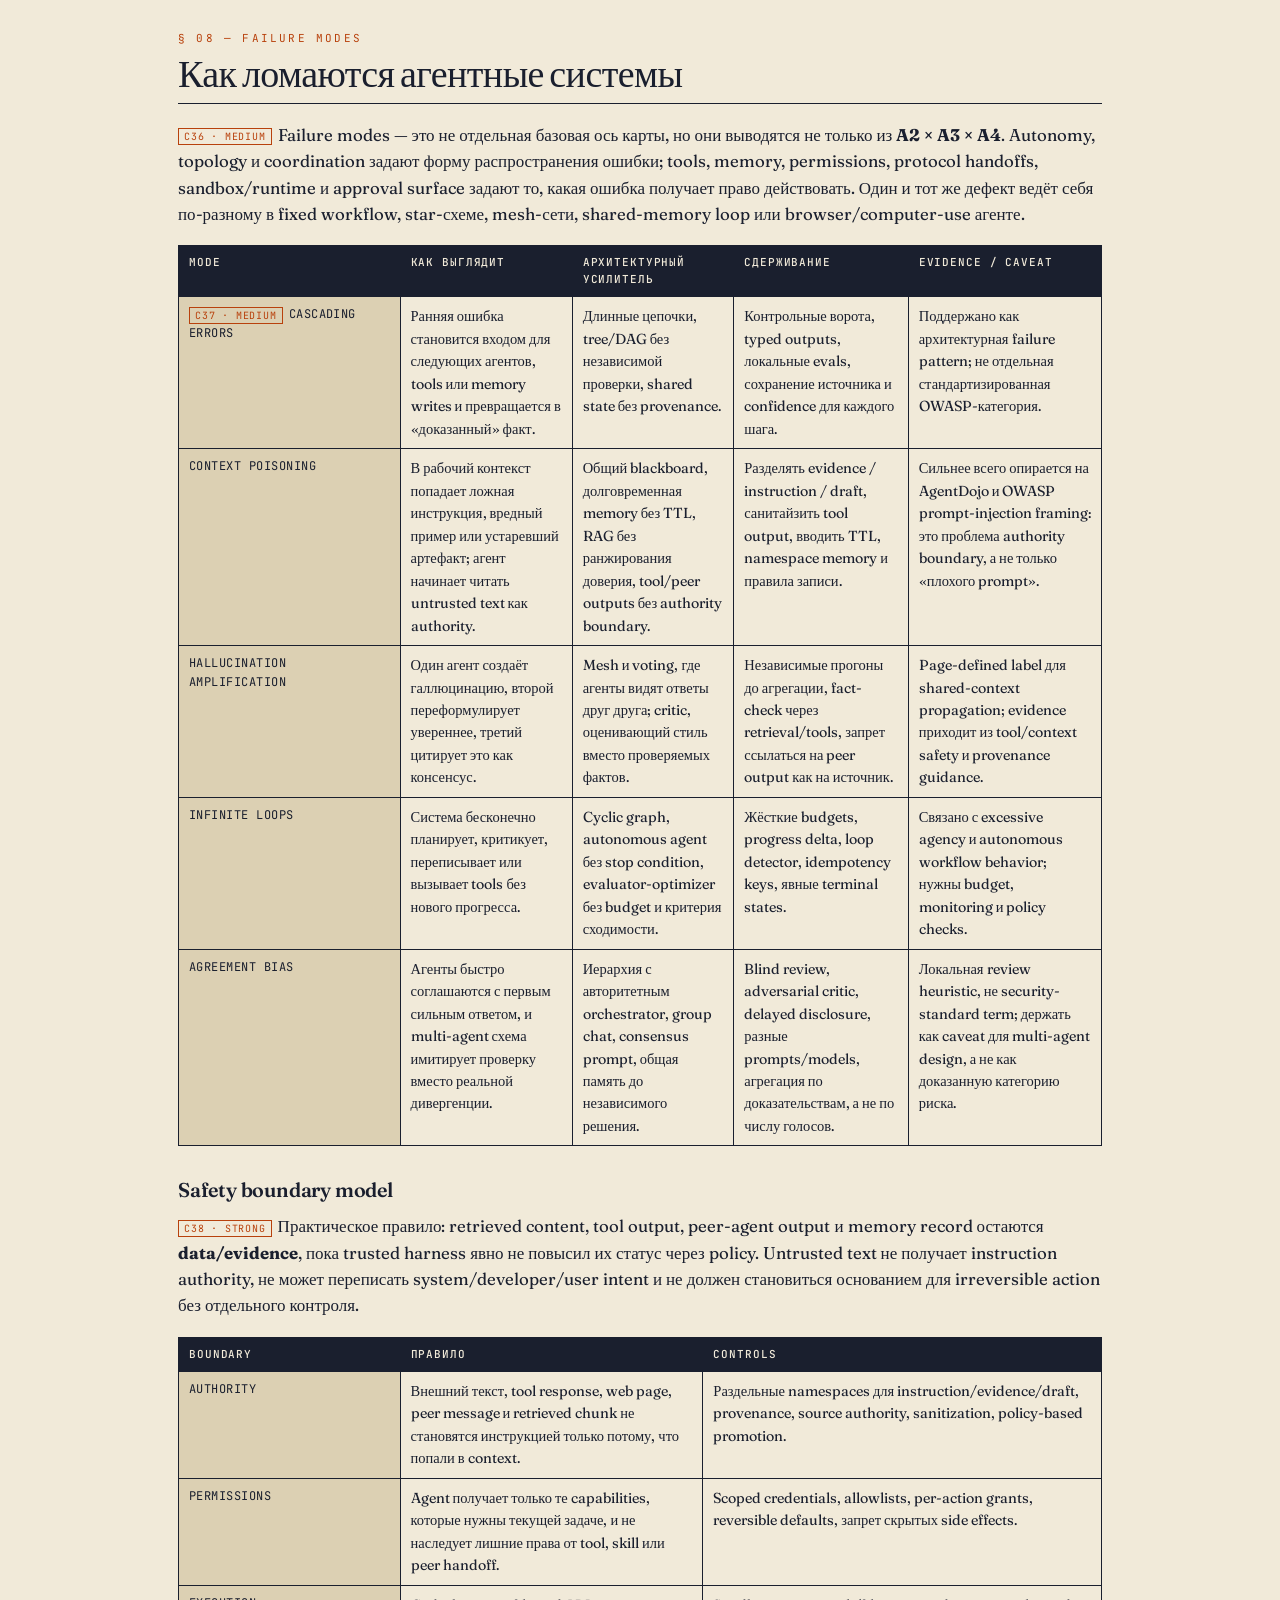
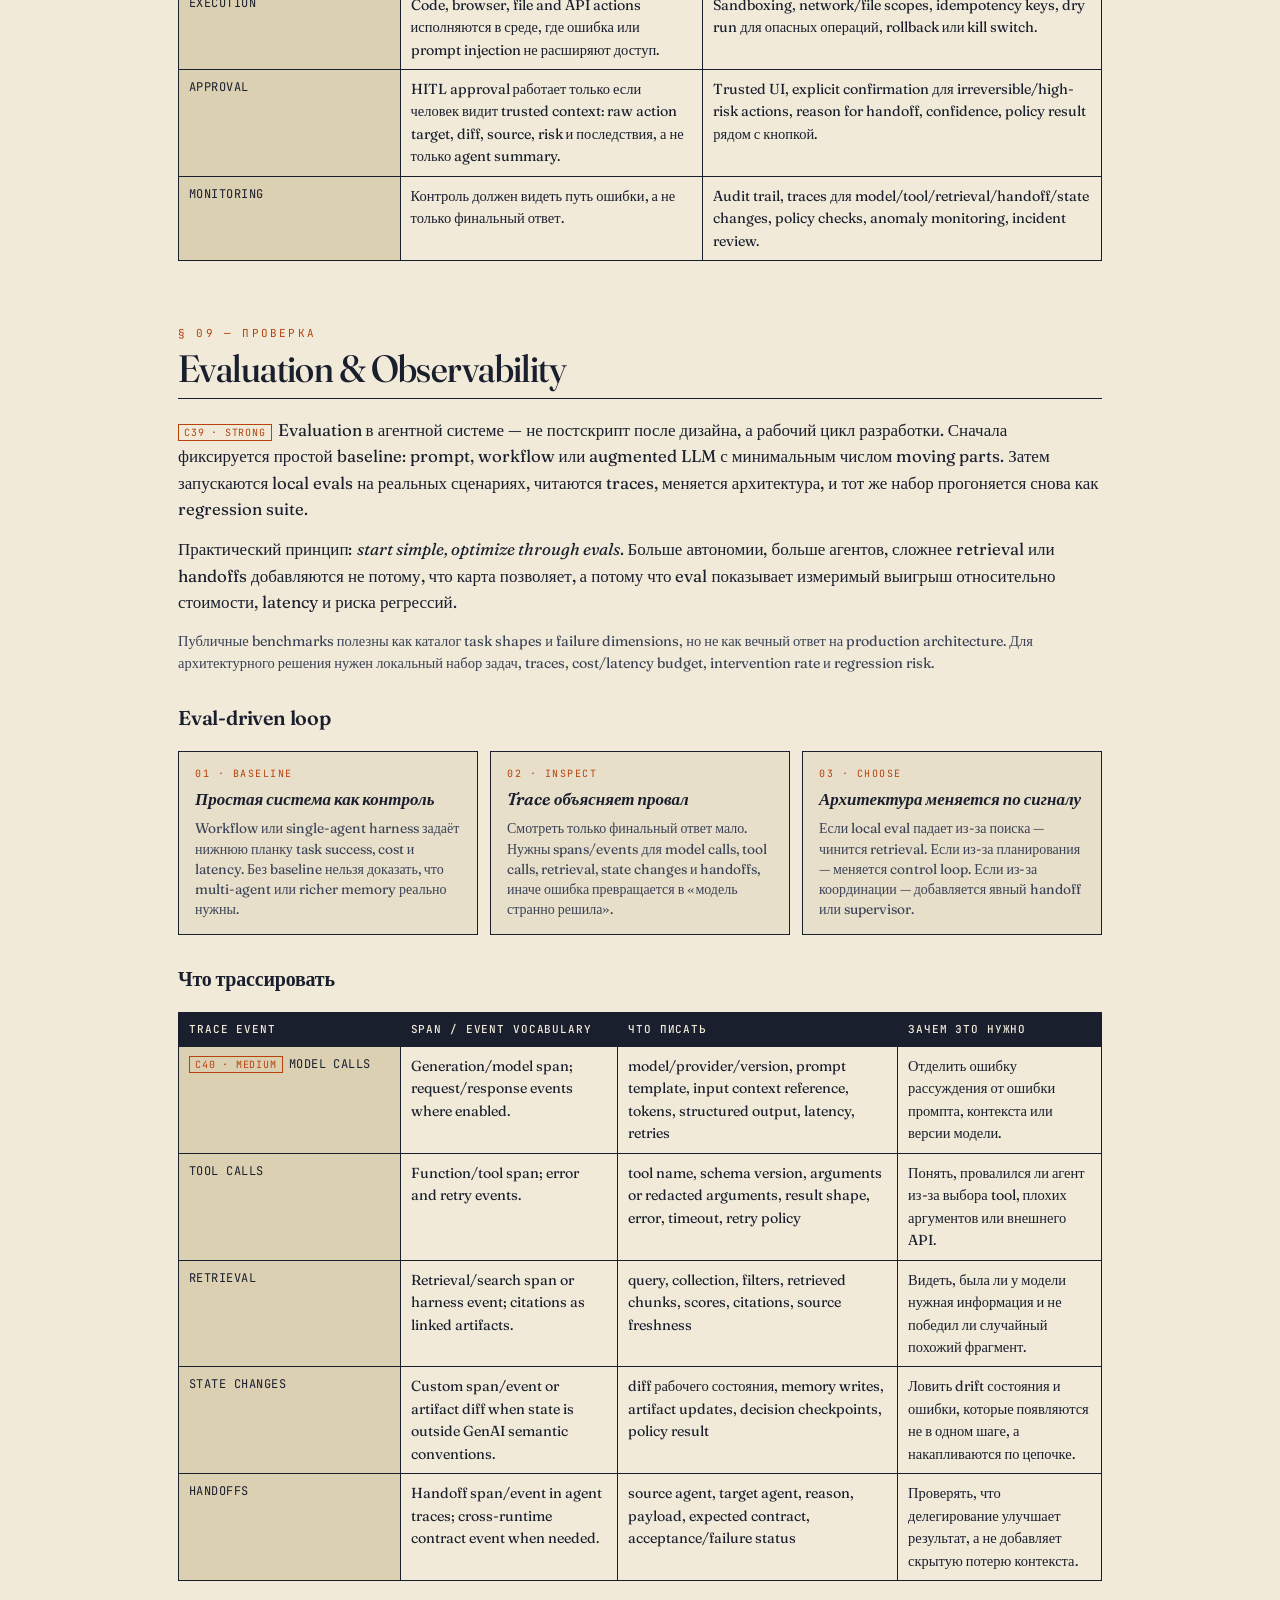
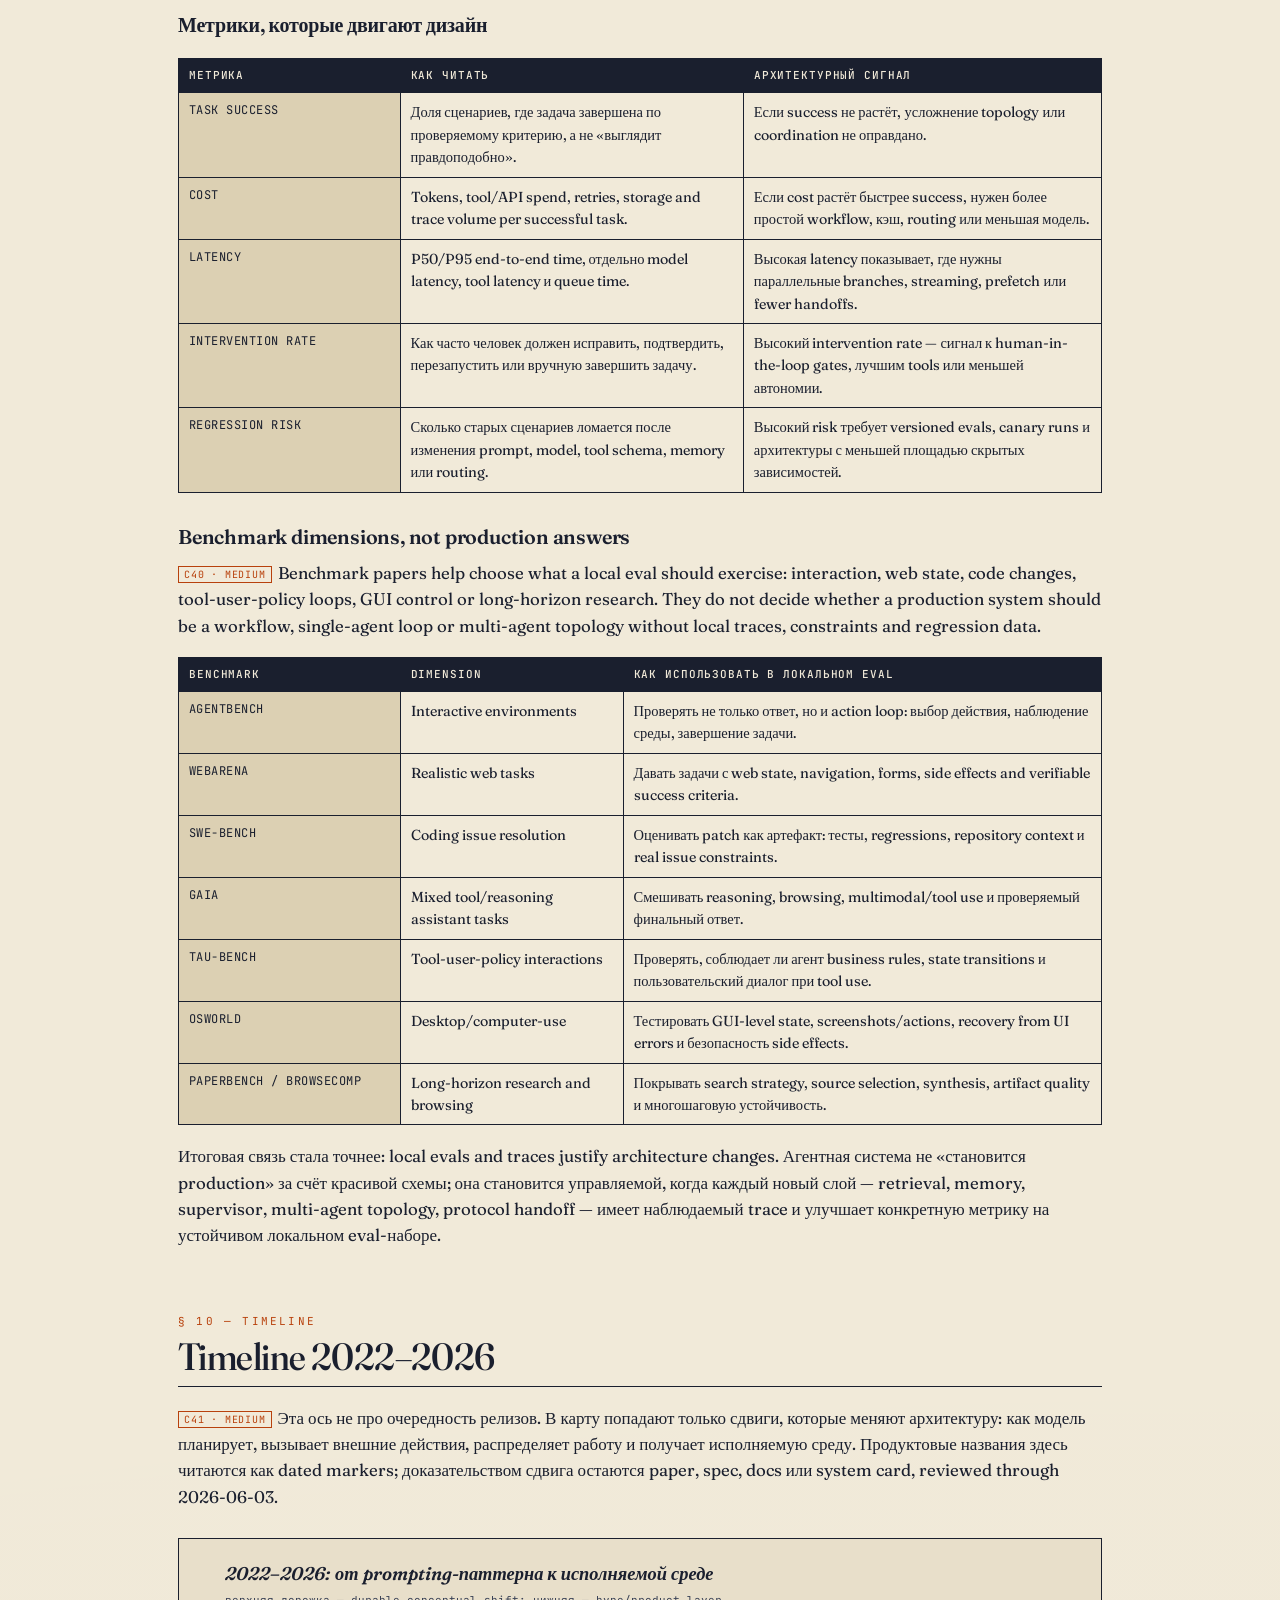
==== commit 7cc28d4e: "Finish decision guide and final QA" ====
--- a/index.html
+++ b/index.html
@@ -15,7 +15,7 @@
 
 <header class="masthead">
   <div class="stamp">
-    <span>Практическая таксономия · v2.1</span>
+    <span>Практическая таксономия · v2.2</span>
     <span>2026/06</span>
   </div>
   <h1>Ландшафт <em>AI-агентов</em><br>карта архитектурных решений</h1>
@@ -263,7 +263,7 @@
 <section>
   <div class="sec-num">§ 03 — главное наблюдение</div>
   <h2>Топология × координация</h2>
-  <p class="claim" data-claim-id="C15" data-claim-type="taxonomy-claim" data-evidence-strength="weak"><span class="evidence-chip">C15 · weak</span>Самая частая ошибка — думать, что выбор «дерево или blackboard» — это один выбор. Нет: топология описывает форму связей, а coordination rule описывает распределение решений, задач и обязательств. Сетка ниже — design space с примерами разного статуса, а не каталог готовых production-архитектур.</p>
+  <p class="claim" data-claim-id="C15" data-claim-type="taxonomy-claim" data-evidence-strength="weak"><span class="evidence-chip">C15 · weak</span>Типичная ошибка — думать, что выбор «дерево или blackboard» — это один выбор. Нет: топология описывает форму связей, а coordination rule описывает распределение решений, задач и обязательств. Сетка ниже — design space с примерами разного статуса, а не каталог готовых production-архитектур.</p>
 
   <figure>
   <svg viewBox="0 0 800 520" xmlns="http://www.w3.org/2000/svg">
@@ -731,7 +731,7 @@
   <h2>Стек, разнесённый по уровням</h2>
   <p>Каждый уровень отвечает на свой вопрос: что исполняет модель, как компоненты соединяются, где живёт состояние, кто даёт UX и какая инфраструктура несёт нагрузку. Поэтому стек лучше читать слоями, а не общим списком технологий.</p>
 
-  <table class="stack">
+  <table class="stack stack-layer-table">
     <thead>
       <tr><th>Слой</th><th>Что это</th><th>Примеры (2025–26)</th></tr>
     </thead>
@@ -1154,9 +1154,9 @@
 <section>
   <div class="sec-num">§ 12 — anti-patterns</div>
   <h2>Где карта чаще всего ломает решение</h2>
-  <p>Anti-pattern — это не «плохая архитектура вообще», а неверное применение координат карты к задаче. Почти все ошибки ниже выглядят как взрослая агентная система, но на деле увеличивают неопределённость, cost или observability debt быстрее, чем растёт task success.</p>
-
-  <table class="stack">
+  <p>Anti-pattern — это не «плохая архитектура вообще», а неверное применение координат карты к задаче. Ошибки ниже часто выглядят как взрослая агентная система, но на деле увеличивают неопределённость, cost или observability debt быстрее, чем растёт task success.</p>
+
+  <table class="stack anti-pattern-table">
     <thead>
       <tr><th>Anti-pattern</th><th>Симптом</th><th>Причина</th><th>Практическая коррекция</th></tr>
     </thead>
@@ -1197,16 +1197,18 @@
   <p class="note">Операционное правило: если новый слой нельзя связать с координатой карты и измеримой метрикой, это не архитектурное решение, а complexity debt. Taxonomy полезна только тогда, когда помогает убрать лишнюю степень свободы.</p>
 </section>
 
-<!-- ========== SECTION 13: DECISION TREE ========== -->
+<!-- ========== SECTION 13: DECISION GUIDE ========== -->
 <section>
-  <div class="sec-num">§ 13 — decision tree</div>
-  <h2>У меня задача X: что строить?</h2>
-  <p>Decision tree начинается не с фреймворка, а с constraints задачи: насколько фиксирован процесс, каков risk, какой допустим cost, есть ли eval readiness и где обязателен HITL. Правило выбора: <em>simplest architecture that fits</em>. Сначала prompt/workflow baseline, потом добавление tools, memory, agent loop или multi-agent topology только если eval и trace показывают измеримый выигрыш.</p>
+  <div class="sec-num">§ 13 — decision guide</div>
+  <h2>Как выбрать минимальную архитектуру</h2>
+  <p class="claim" data-claim-id="C46" data-claim-type="architectural-recommendation" data-evidence-strength="medium" data-reviewed-date="2026-06-03"><span class="evidence-chip">C46 · medium</span>Decision guide — это синтез предыдущих разделов, а не отдельная методология. Выбор идёт от <b>prompt baseline</b> к <b>workflow</b>, <b>augmented LLM</b>, <b>single-agent loop</b> и только затем к <b>multi-agent</b>. Каждый шаг повышает свободу системы, поэтому он требует evidence из local evals, trace, cost/latency budget и risk controls.</p>
+  <p>Начинать надо с constraints задачи: fixed или unpredictable flow, цена ошибки, side effects, доступный context, необходимость tools/retrieval, readiness локального eval и требования к HITL. Multi-agent оправдан не названием продукта, а независимыми ветками, разными specialists, разными tools или context windows, которые выигрывают у single-agent baseline на измеримой задаче.</p>
 
   <figure>
   <svg viewBox="0 0 800 360" xmlns="http://www.w3.org/2000/svg">
-    <text x="40" y="34" class="ttl">decision tree: constraints → минимальная достаточная архитектура</text>
-    <text x="40" y="54" class="lbl-sm">A1/A2/A3/A4 задают форму; A7, eval/observability и failure modes ограничивают escalation.</text>
+    <desc>C46: constraints choose the smallest architecture that passes local evals; HITL, memory and multi-agent escalation require additional controls.</desc>
+    <text x="40" y="34" class="ttl">decision guide: constraints → минимальная достаточная архитектура</text>
+    <text x="40" y="54" class="lbl-sm">A1/A2/A3/A4 задают форму; memory, HITL, eval/observability и failure modes ограничивают escalation.</text>
 
     <g transform="translate(40,84)">
       <rect x="0" y="0" width="112" height="54" fill="#f1ead9" stroke="#1a1f2e"/>
@@ -1269,25 +1271,25 @@
       </marker>
     </defs>
   </svg>
-  <figcaption><b>fig.8</b> · decision tree не заменяет eval: он задаёт порядок усложнения от constraints к минимальной достаточной архитектуре</figcaption>
+  <figcaption><b>fig.8</b> · decision guide не заменяет eval: он задаёт порядок усложнения от constraints к минимальной достаточной архитектуре</figcaption>
   </figure>
 
-  <table class="stack">
+  <table class="stack decision-table">
     <thead>
-      <tr><th>Вопрос от constraints</th><th>Если да</th><th>Строить</th><th>Контроль</th></tr>
+      <tr><th>Шаг</th><th>Когда переходить сюда</th><th>Что строить</th><th>Контроль</th></tr>
     </thead>
     <tbody>
-      <tr><td>Можно решить одним вызовом?</td><td>Низкая complexity, низкий risk, нет внешних side effects, пользователь готов проверить ответ.</td><td><b>Prompt</b> baseline.</td><td>Небольшой eval-набор, prompt/model trace, ручная spot-check проверка.</td></tr>
-      <tr><td>Процесс заранее известен?</td><td>Шаги, ветки и проверки можно описать кодом; LLM нужна внутри фиксированных узлов.</td><td><b>Workflow</b>: chaining, routing, parallelization или evaluator-optimizer. Координата: <b>A2</b> workflow, <b>A3</b> pipeline/DAG/cycle.</td><td>Typed outputs, gates, regression suite, cost/latency per successful task.</td></tr>
-      <tr><td>Нужны данные или действия?</td><td>Нужны retrieval, tools, files, APIs или короткая working memory, но control flow ещё держит код.</td><td><b>Augmented LLM</b> внутри workflow: <b>A1</b> модель + tools + retrieval + memory.</td><td>Трассировать model/tool/retrieval/state events, санитайзить tool outputs, проверять failure modes.</td></tr>
-      <tr><td>Следующий шаг нельзя предсказать?</td><td>План, выбор tool и остановка зависят от промежуточных результатов.</td><td><b>Single-agent</b> loop: <b>A2</b> agent, обычно <b>A3</b> cyclic graph, <b>A4</b> command/blackboard.</td><td>Budget, stop condition, loop detector, intervention rate, rollback для рискованных действий.</td></tr>
-      <tr><td>Есть независимые ветки?</td><td>Подзадачи можно выполнять параллельно, нужны разные specialists, tools или context windows.</td><td><b>Multi-agent</b> только если он выигрывает у single-agent на eval: <b>A3</b> star/tree/DAG, <b>A4</b> hierarchy/blackboard/competition.</td><td>Handoff contracts, delayed disclosure, provenance, cost cap; защита от agreement bias и hallucination amplification.</td></tr>
-      <tr><td>Нужно помнить между вызовами?</td><td>Требуются user/project history, доменные факты, procedures или durable state.</td><td><b>Memory</b> как отдельный слой: working, episodic, semantic или procedural store с read/write policy.</td><td>TTL, provenance, freshness, delete rules; logs не считать memory без отбора.</td></tr>
-      <tr class="claim" data-claim-id="C46" data-claim-type="architectural-recommendation" data-evidence-strength="medium" data-reviewed-date="2026-06-03"><td><span class="evidence-chip">C46 · medium</span>Ошибка дорого стоит?</td><td>Есть irreversible action, деньги, безопасность, юридический риск, публичная публикация или низкая eval readiness.</td><td><b>HITL gates</b> как часть control stack: approval before action, review before publish, escalation to operator. Не standalone safety solution.</td><td>Scoped permissions, trusted approval UI/context, policy checks, audit trail, monitoring, rollback, explicit confidence и reason for handoff.</td></tr>
+      <tr><td>Prompt baseline</td><td>Низкая complexity, низкий risk, нет внешних side effects, пользователь может проверить ответ.</td><td>Один model call или короткий prompt template без агентного harness.</td><td>Небольшой eval-набор, prompt/model trace, ручная spot-check проверка.</td></tr>
+      <tr><td>Workflow</td><td>Шаги, ветки и проверки заранее известны; LLM нужна внутри фиксированных узлов.</td><td>Chaining, routing, parallelization или evaluator-optimizer. Координата: <b>A2</b> workflow, <b>A3</b> pipeline/DAG/cycle.</td><td>Typed outputs, deterministic gates, regression suite, cost/latency per successful task.</td></tr>
+      <tr><td>Augmented LLM</td><td>Нужны retrieval, tools, files, APIs или краткая working state, но control flow ещё держит код.</td><td><b>A1</b> модель + tools + retrieval + memory/context surface внутри workflow или harness.</td><td>Tool schemas, authority boundaries, model/tool/retrieval/state traces, sanitization of tool outputs.</td></tr>
+      <tr><td>Single-agent loop</td><td>План, выбор tool и stop condition зависят от промежуточных результатов.</td><td><b>A2</b> agent, обычно <b>A3</b> cyclic graph, <b>A4</b> command или blackboard внутри bounded harness.</td><td>Budgets, stop condition, loop detector, intervention rate, rollback для рискованных действий.</td></tr>
+      <tr><td>Multi-agent</td><td>Есть независимые ветки, разные specialists, несовместимые context windows, разные tools или полезная конкуренция гипотез.</td><td>Только если beats single-agent baseline on eval: <b>A3</b> star/tree/DAG/mesh, <b>A4</b> hierarchy/blackboard/proposal/competition.</td><td>Handoff contracts, delayed disclosure, provenance, cost cap; защита от agreement bias и hallucination amplification.</td></tr>
+      <tr><td>Memory</td><td>Нужно помнить user/project history, доменные facts, procedures или durable state между вызовами.</td><td>Working, episodic, semantic или procedural store как отдельный слой, а не сырой лог.</td><td>Read/write policy, provenance, TTL/freshness, delete rules, namespace and authority boundaries.</td></tr>
+      <tr><td>HITL / risk gate</td><td>Есть irreversible action, деньги, безопасность, юридический риск, публичная публикация или низкая eval readiness.</td><td>Approval before action, review before publish, escalation to operator. Не standalone safety solution.</td><td>Scoped permissions, trusted approval UI/context, policy checks, audit trail, monitoring, rollback, explicit reason for handoff.</td></tr>
     </tbody>
   </table>
 
-  <p class="note">Связь с anti-patterns прямая: если выбранный слой не привязан к A1–A7 и не улучшает eval-метрику при приемлемых cost/risk, это over-engineering. Если HITL или memory появляются без policy, scoped permissions, trusted context и audit, они становятся новой failure surface, а не контролем.</p>
+  <p class="note">Связь с anti-patterns прямая: если выбранный слой не привязан к A1–A7 и не улучшает eval-метрику при приемлемых cost/risk, это over-engineering. Если HITL или memory появляются без policy, provenance, scoped permissions, trusted context and audit, они становятся новой failure surface, а не контролем.</p>
 </section>
 
 <!-- ========== SECTION 14: CLASSIC MAS TRANSFER ========== -->
@@ -1301,7 +1303,7 @@
   <p>Сильная версия: использовать Anthropic-паттерны как стартовый язык для workflow-систем, где control flow в основном предопределён кодом. Слабая версия: объявлять их полным консенсусом по агентным архитектурам. OpenAI Agents SDK, LangGraph, AutoGen и Microsoft Agent Framework показывают другие полезные разрезы: handoffs, group chat, graph nodes, supervisor routing, durable runs и tracing. Эти разрезы лучше ложатся на A2/A3/A4/A6, чем на один закрытый список паттернов.</p>
 
   <h3>Classic MAS: что переносится, а что нет</h3>
-  <table class="stack">
+  <table class="stack mas-transfer-table">
     <thead>
       <tr><th>Концепт до LLM</th><th>Что переносится</th><th>Где ломается перенос</th></tr>
     </thead>
@@ -1332,8 +1334,8 @@
 <!-- ========== SECTION 15: SUMMARY ========== -->
 <section>
   <div class="sec-num">§ 15 — итог</div>
-  <h2>Как пользоваться картой</h2>
-  <p>Итоговая рамка намеренно практическая: это taxonomy / карта измерений с проверкой согласованности, а не formal ontology с аксиомами, типами отношений и правилами вывода. Она нужна для инженерного выбора минимальной достаточной архитектуры.</p>
+  <h2>Как пользоваться и обновлять карту</h2>
+  <p>Итоговая рамка намеренно практическая: это taxonomy / карта измерений с проверкой согласованности, а не formal ontology с аксиомами, типами отношений и правилами вывода. Её назначение — провести читателя от evidence к reasoning и затем к taxonomy decision: какая минимальная архитектура достаточна для конкретной задачи.</p>
 
   <ol class="summary-list">
     <li>Начинать с constraints задачи: fixed flow или unpredictable loop, цена ошибки, cost budget, eval readiness, требования к memory, HITL и trace.</li>
@@ -1343,8 +1345,25 @@
     <li>Для спорных или living claims держать caveat рядом с тезисом: особенно для протоколов, adoption, safety, memory typology, benchmark relevance и product behavior.</li>
   </ol>
 
-  <p>Стабильная часть карты — не список модных фреймворков, а разделение вопросов: кто управляет потоком, как узлы связаны, как они координируются, где живёт память, какие протоколы соединяют компоненты и как eval/observability ограничивают автономию.</p>
-  <p>Такую карту можно расширять без категориальной путаницы: новый фреймворк, паттерн, протокол или продукт занимает конкретную координату и получает собственную evidence strength, вместо того чтобы становиться ещё одной общей «парадигмой агентности».</p>
+  <h3>Что считать устойчивым</h3>
+  <p>Наиболее сильная часть карты — не список фреймворков, а разделение вопросов: кто управляет потоком, как узлы связаны, как они координируются, где живёт память, какие протоколы соединяют компоненты и как eval/observability ограничивают автономию. Stronger claims здесь обычно опираются на primary sources: specs, product docs, system cards, benchmark papers или practitioner guides, а спорные места явно помечены как weak/contested.</p>
+
+  <h3>Что остаётся неопределённым</h3>
+  <p>Карта сознательно не утверждает field-wide consensus по agent taxonomy, не ранжирует MCP/A2A как победителя, не выводит скрытую архитектуру продуктов из UX и не использует leaderboard results как долговечный архитектурный факт. Memory typology, product placement, protocol adoption и emergence-language остаются областями, где формулировка должна быть датированной, ограниченной и готовой к пересмотру.</p>
+
+  <h3>Политика обновления</h3>
+  <table class="stack update-policy-table">
+    <thead>
+      <tr><th>Когда появляется новое evidence</th><th>Перед правкой страницы</th><th>Что обновить</th><th>Как менять силу claim</th></tr>
+    </thead>
+    <tbody>
+      <tr><td>Paper, spec, system card или official docs</td><td>Добавить источник в <code>research/</code> с датой access/review и записать, какой claim он supports, limits, contests или contextualizes.</td><td><code>research/sources.md</code>, при необходимости <code>research/bibliography.json</code> и <code>research/page-evidence-registry.json</code>.</td><td>Усиливать публичный текст только после обновления registry; иначе оставить wording medium/weak/contested.</td></tr>
+      <tr><td>Протокол, продукт, benchmark или safety guidance изменились</td><td>Проверить living claim: дата, scope, documented behavior, adoption wording и caveat.</td><td>Claim annotation, source support notes, review date рядом с публичной формулировкой.</td><td>Если evidence меняет вывод, явно сдвинуть strength: strong ↔ medium ↔ weak ↔ contested, а не просто заменить фразу.</td></tr>
+      <tr><td>Новый фреймворк, паттерн или продукт кажется «новой парадигмой»</td><td>Сначала разместить его на A1–A7 и проверить, действительно ли он добавляет новую ось, а не новую комбинацию существующих решений.</td><td>Public copy только после evidence registry; product claims держать как dated public-surface inference.</td><td>Если источник показывает только feature surface, не повышать claim до hidden-architecture or market-status statement.</td></tr>
+    </tbody>
+  </table>
+
+  <p>Такую карту можно расширять без категориальной путаницы: новый фреймворк, паттерн, протокол или продукт занимает конкретную координату и получает собственную evidence strength, вместо того чтобы становиться ещё одной общей «парадигмой агентности». Последняя ревизия этой версии: 2026-06-03; все living claims должны сохранять собственные review/access dates.</p>
 </section>
 
 <footer class="foot">
@@ -1381,7 +1400,7 @@
   · Wooldridge &amp; Jennings (1995). Intelligent agents: theory and practice.<br>
   · FIPA (2001). ACL Message Structure Specification.<br>
   · Минский М. (1986). Society of Mind.<br><br>
-  <b>Версия:</b> 2.1 · июнь 2026 · подлежит дальнейшему уточнению.
+  <b>Версия:</b> 2.2 · reviewed 2026-06-03 · living claims подлежат пересмотру при изменении sources/specs/docs.
 </footer>
 
 </main>
--- a/assets/styles.css
+++ b/assets/styles.css
@@ -192,6 +192,26 @@
   .timeline-table td:nth-child(2){width:28%}
   .timeline-table td:nth-child(3){width:31%}
   .timeline-table td:nth-child(4){width:26%}
+  .decision-table,.update-policy-table{font-size:13.5px;line-height:1.43}
+  .decision-table td:first-child{width:16%}
+  .decision-table td:nth-child(2){width:28%}
+  .decision-table td:nth-child(3){width:28%}
+  .decision-table td:nth-child(4){width:28%}
+  .update-policy-table td:first-child{width:20%}
+  .update-policy-table td:nth-child(2){width:32%}
+  .update-policy-table td:nth-child(3){width:23%}
+  .update-policy-table td:nth-child(4){width:25%}
+  .stack-layer-table,.anti-pattern-table,.mas-transfer-table{font-size:13.5px;line-height:1.43}
+  .stack-layer-table td:first-child{width:16%}
+  .stack-layer-table td:nth-child(2){width:34%}
+  .stack-layer-table td:nth-child(3){width:50%}
+  .anti-pattern-table td:first-child{width:18%}
+  .anti-pattern-table td:nth-child(2){width:27%}
+  .anti-pattern-table td:nth-child(3){width:25%}
+  .anti-pattern-table td:nth-child(4){width:30%}
+  .mas-transfer-table td:first-child{width:22%}
+  .mas-transfer-table td:nth-child(2){width:39%}
+  .mas-transfer-table td:nth-child(3){width:39%}
   @media(max-width:560px){
     .stack td:first-child{width:32%;font-size:11px}
     .stack td,.stack th{padding:6px 7px;font-size:13px}
@@ -450,6 +470,142 @@
     .product-table td:nth-child(3)::before{content:"Taxonomy inference"}
     .product-table td:nth-child(4)::before{content:"Unknown / caveat"}
     .product-table td:nth-child(5)::before{content:"Source / review"}
+
+    .decision-table,
+    .update-policy-table{
+      border:0;
+      display:block;
+    }
+    .decision-table thead,
+    .update-policy-table thead{
+      display:none;
+    }
+    .decision-table tbody,
+    .decision-table tr,
+    .decision-table td,
+    .update-policy-table tbody,
+    .update-policy-table tr,
+    .update-policy-table td{
+      display:block;
+      width:100%;
+    }
+    .decision-table tr,
+    .update-policy-table tr{
+      border:1px solid var(--ink);
+      margin:0 0 10px;
+      background:var(--paper-2);
+    }
+    .decision-table td,
+    .update-policy-table td{
+      border:0;
+      border-top:1px solid rgba(26,31,46,.28);
+      padding:8px 9px;
+    }
+    .decision-table td:first-child,
+    .update-policy-table td:first-child{
+      border-top:0;
+      background:var(--ink);
+      color:var(--paper);
+      font-size:11px;
+      width:100%;
+    }
+    .decision-table td::before,
+    .update-policy-table td::before{
+      content:"";
+      display:block;
+      font-family:"JetBrains Mono",monospace;
+      font-size:10px;
+      letter-spacing:.08em;
+      text-transform:uppercase;
+      color:var(--accent);
+      margin-bottom:3px;
+    }
+    .decision-table td:first-child::before,
+    .update-policy-table td:first-child::before{
+      color:var(--paper-3);
+    }
+    .decision-table td:nth-child(1)::before{content:"Step"}
+    .decision-table td:nth-child(2)::before{content:"Когда переходить"}
+    .decision-table td:nth-child(3)::before{content:"Что строить"}
+    .decision-table td:nth-child(4)::before{content:"Контроль"}
+    .update-policy-table td:nth-child(1)::before{content:"New evidence"}
+    .update-policy-table td:nth-child(2)::before{content:"Before page copy"}
+    .update-policy-table td:nth-child(3)::before{content:"Update"}
+    .update-policy-table td:nth-child(4)::before{content:"Claim strength"}
+
+    .stack-layer-table,
+    .anti-pattern-table,
+    .mas-transfer-table{
+      border:0;
+      display:block;
+    }
+    .stack-layer-table thead,
+    .anti-pattern-table thead,
+    .mas-transfer-table thead{
+      display:none;
+    }
+    .stack-layer-table tbody,
+    .stack-layer-table tr,
+    .stack-layer-table td,
+    .anti-pattern-table tbody,
+    .anti-pattern-table tr,
+    .anti-pattern-table td,
+    .mas-transfer-table tbody,
+    .mas-transfer-table tr,
+    .mas-transfer-table td{
+      display:block;
+      width:100%;
+    }
+    .stack-layer-table tr,
+    .anti-pattern-table tr,
+    .mas-transfer-table tr{
+      border:1px solid var(--ink);
+      margin:0 0 10px;
+      background:var(--paper-2);
+    }
+    .stack-layer-table td,
+    .anti-pattern-table td,
+    .mas-transfer-table td{
+      border:0;
+      border-top:1px solid rgba(26,31,46,.28);
+      padding:8px 9px;
+    }
+    .stack-layer-table td:first-child,
+    .anti-pattern-table td:first-child,
+    .mas-transfer-table td:first-child{
+      border-top:0;
+      background:var(--ink);
+      color:var(--paper);
+      font-size:11px;
+      width:100%;
+    }
+    .stack-layer-table td::before,
+    .anti-pattern-table td::before,
+    .mas-transfer-table td::before{
+      content:"";
+      display:block;
+      font-family:"JetBrains Mono",monospace;
+      font-size:10px;
+      letter-spacing:.08em;
+      text-transform:uppercase;
+      color:var(--accent);
+      margin-bottom:3px;
+    }
+    .stack-layer-table td:first-child::before,
+    .anti-pattern-table td:first-child::before,
+    .mas-transfer-table td:first-child::before{
+      color:var(--paper-3);
+    }
+    .stack-layer-table td:nth-child(1)::before{content:"Слой"}
+    .stack-layer-table td:nth-child(2)::before{content:"Что это"}
+    .stack-layer-table td:nth-child(3)::before{content:"Примеры"}
+    .anti-pattern-table td:nth-child(1)::before{content:"Anti-pattern"}
+    .anti-pattern-table td:nth-child(2)::before{content:"Симптом"}
+    .anti-pattern-table td:nth-child(3)::before{content:"Причина"}
+    .anti-pattern-table td:nth-child(4)::before{content:"Коррекция"}
+    .mas-transfer-table td:nth-child(1)::before{content:"Концепт"}
+    .mas-transfer-table td:nth-child(2)::before{content:"Что переносится"}
+    .mas-transfer-table td:nth-child(3)::before{content:"Граница"}
   }
 
   /* Real systems map */
